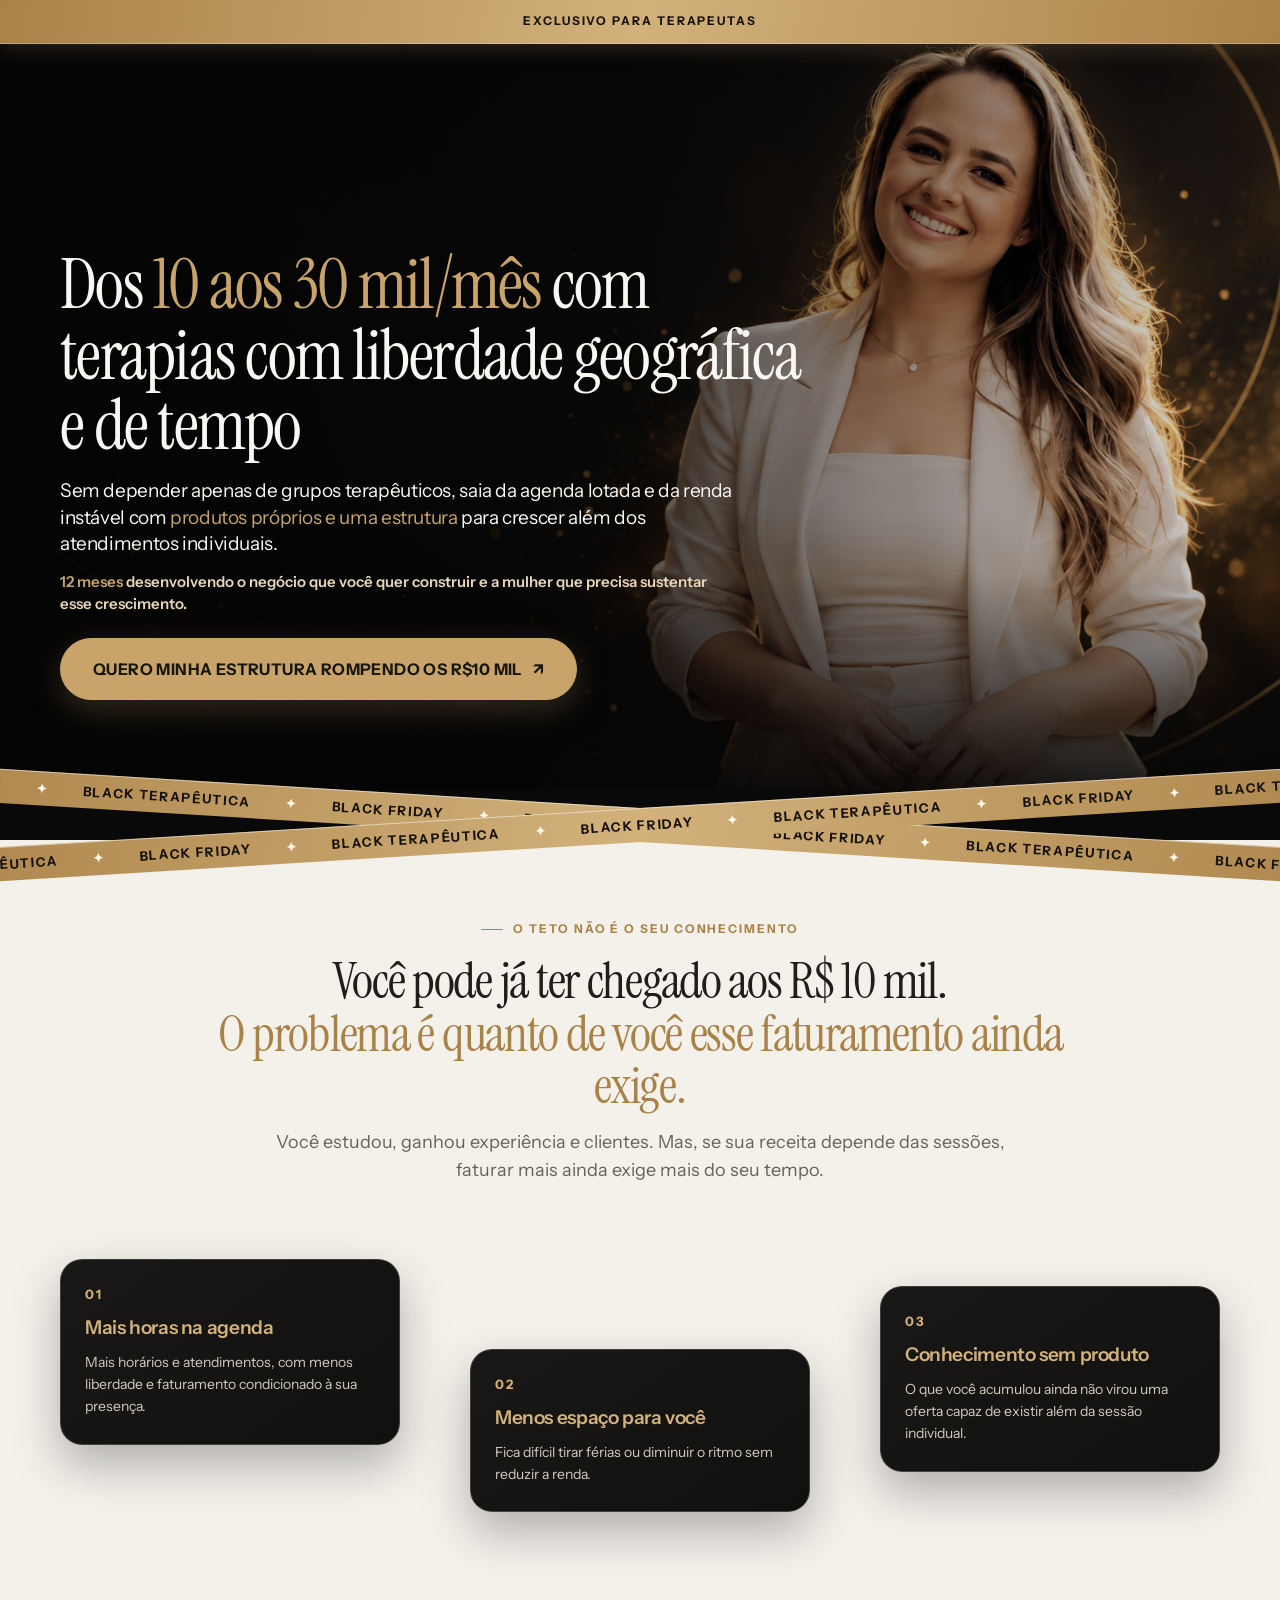
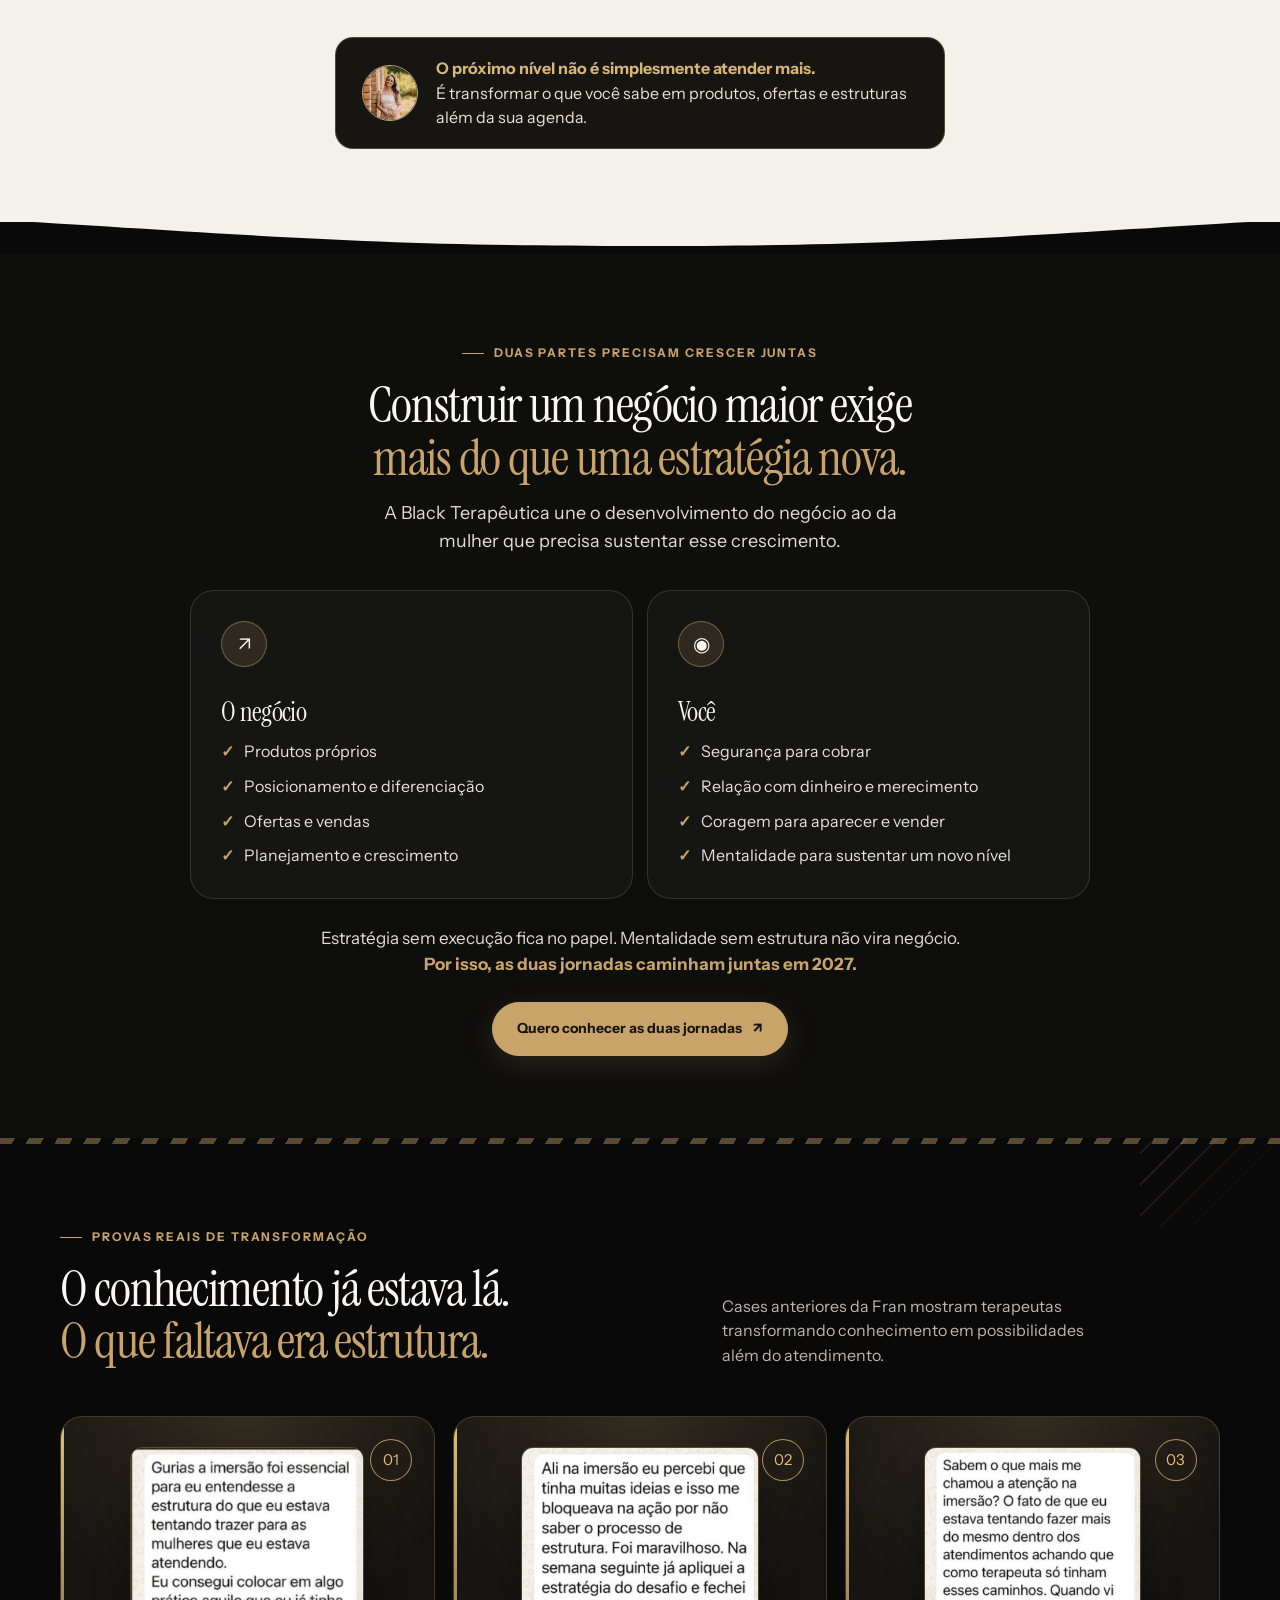
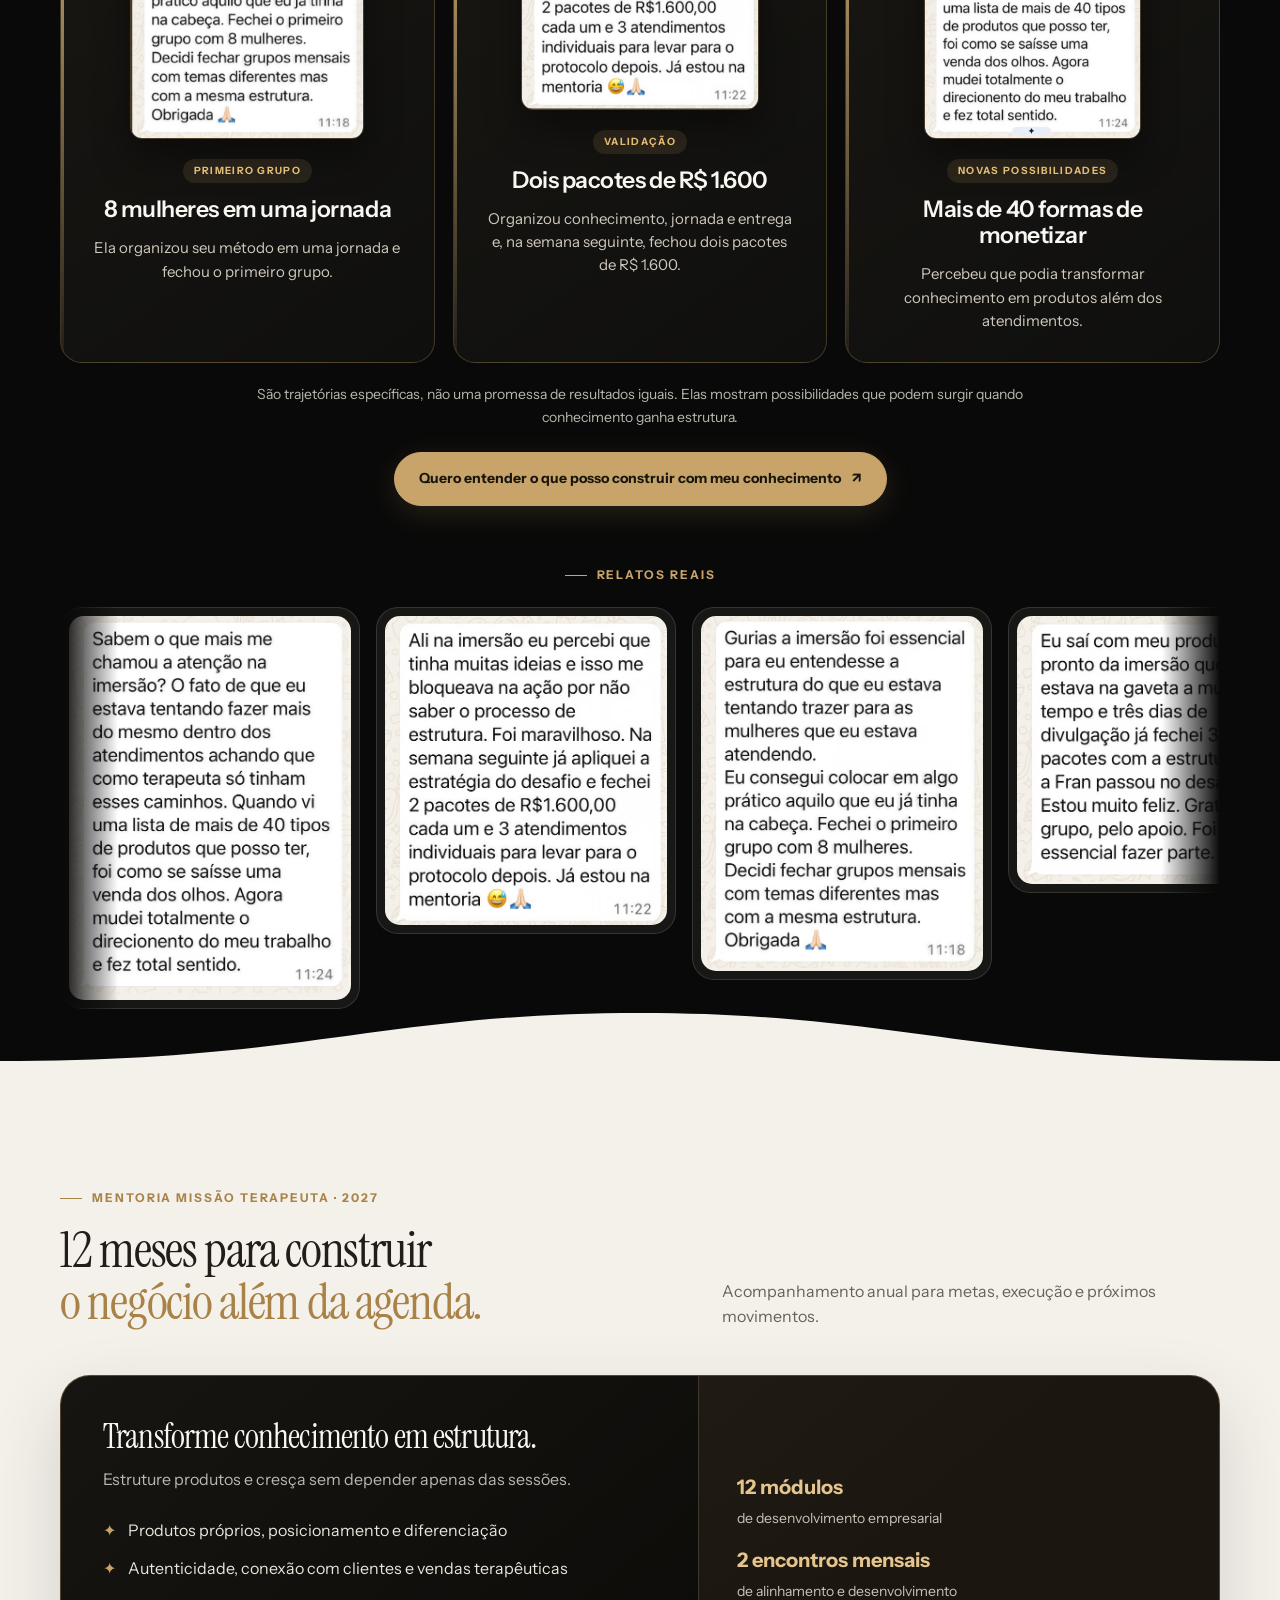
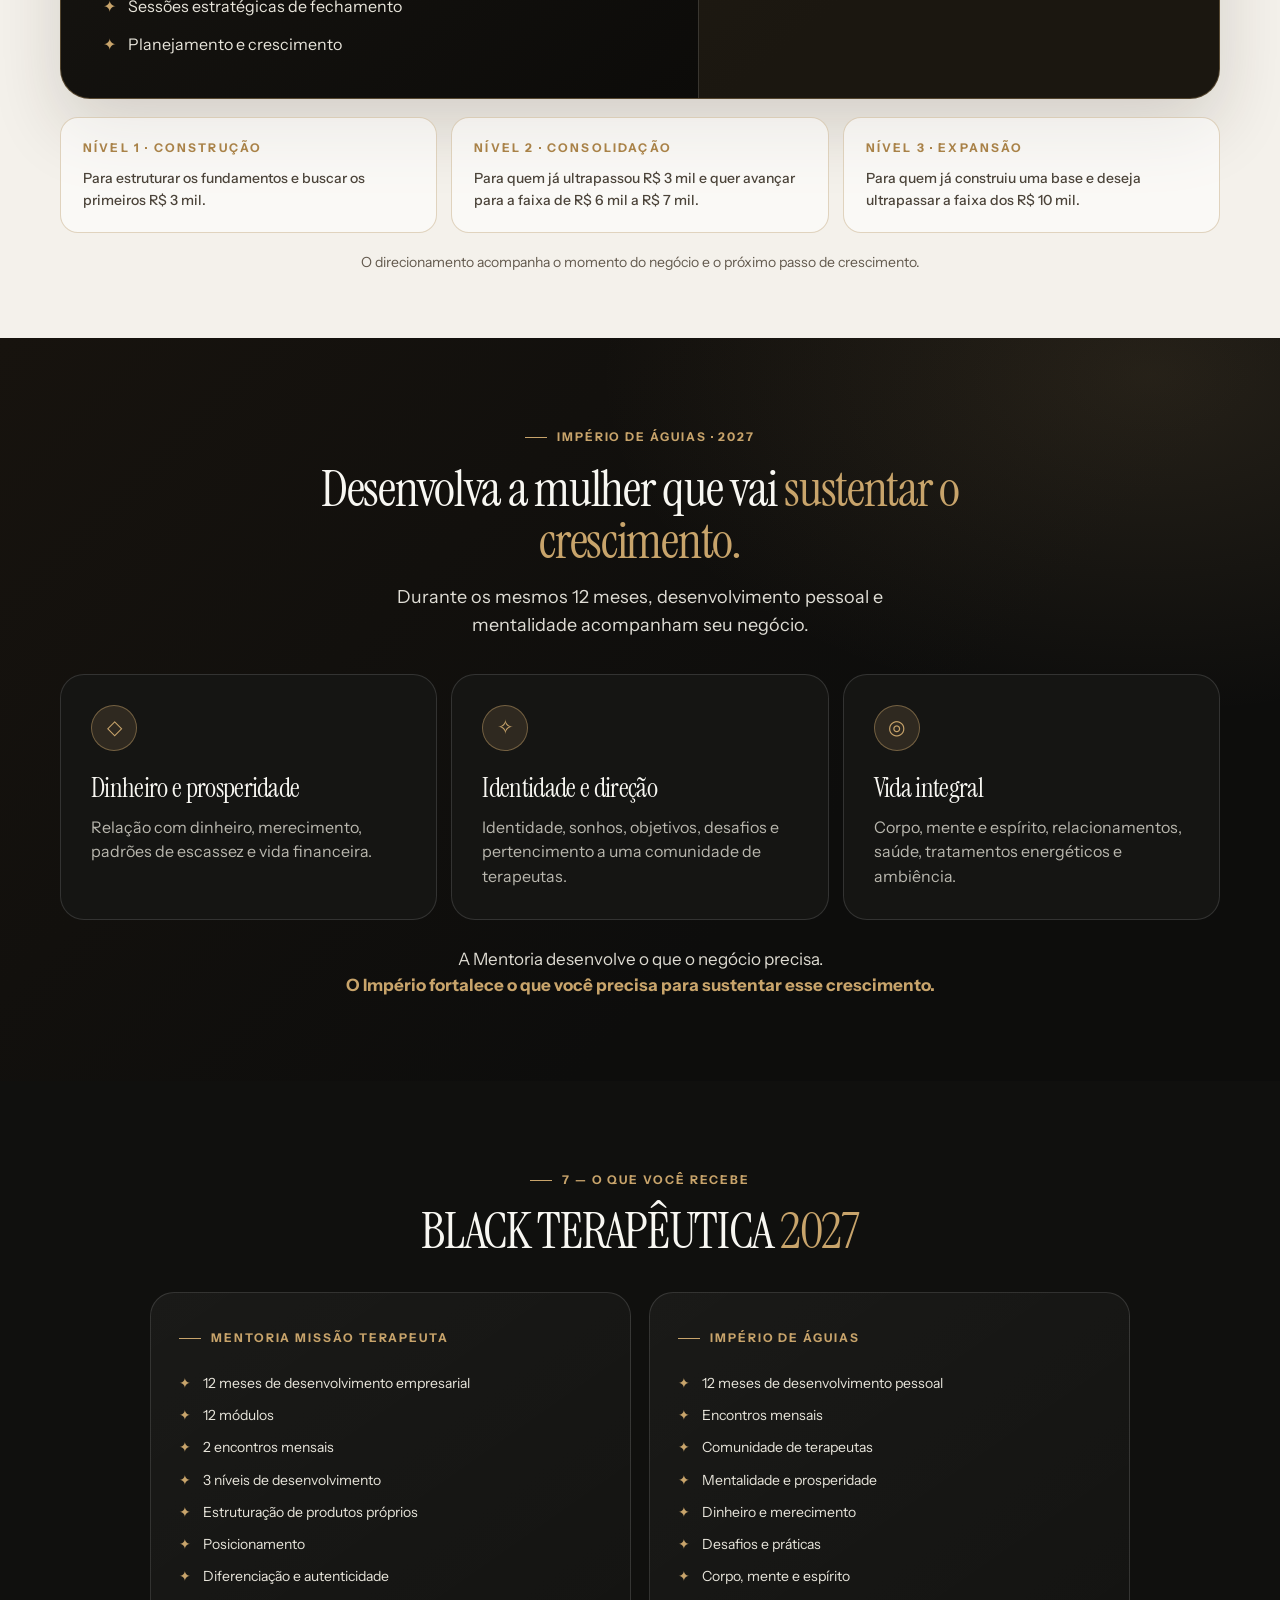
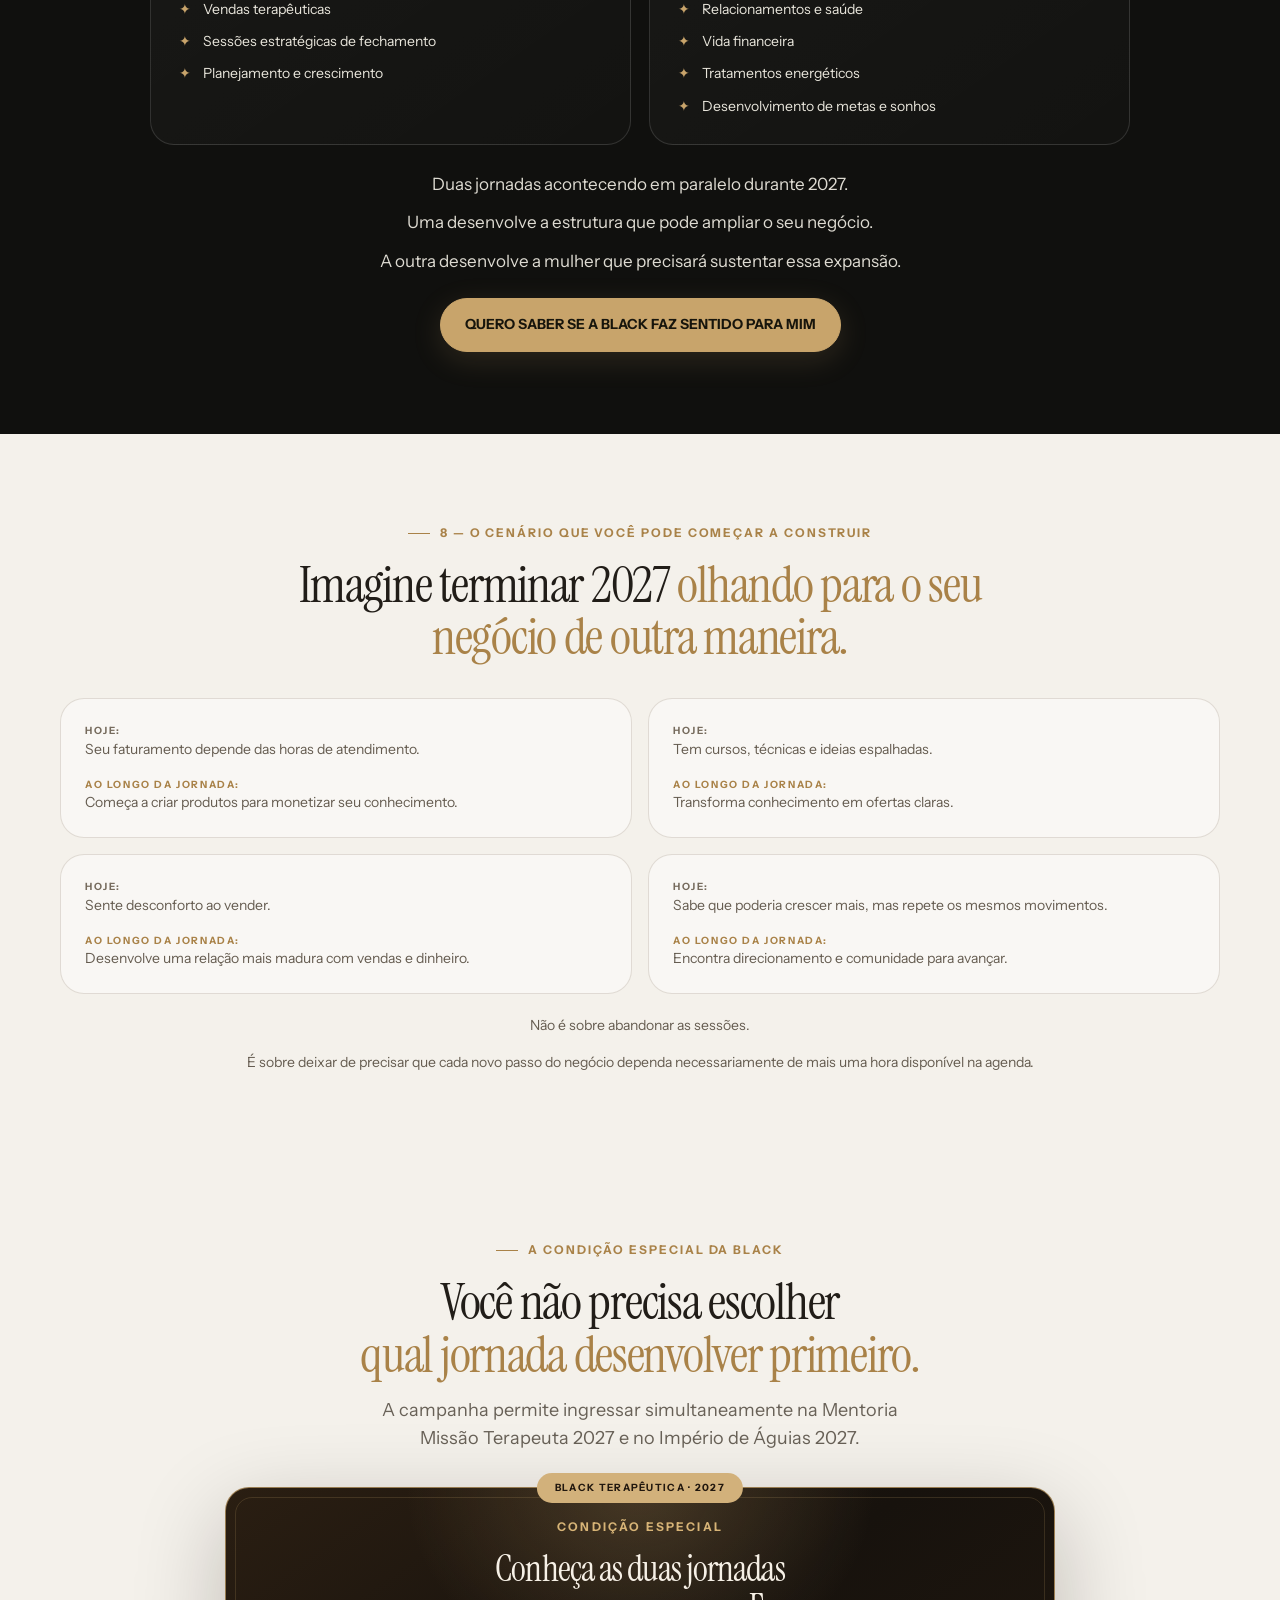
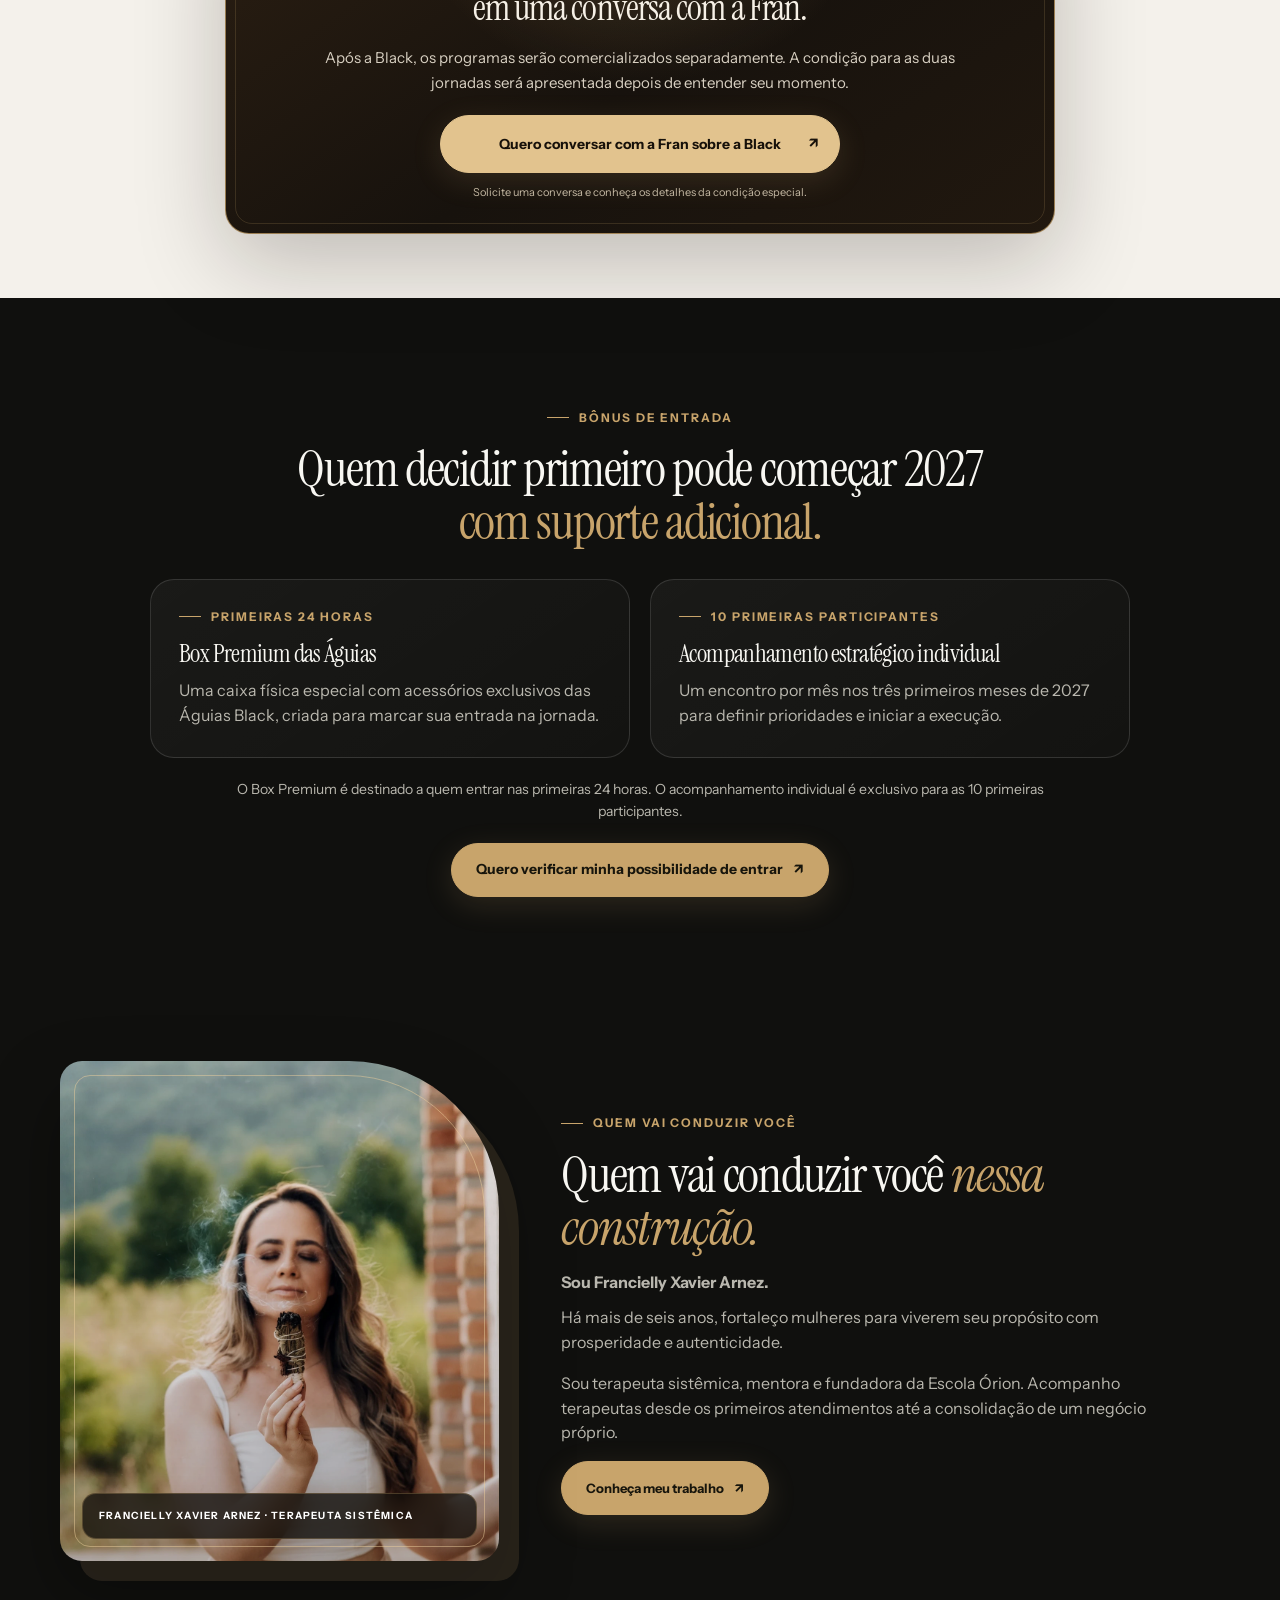
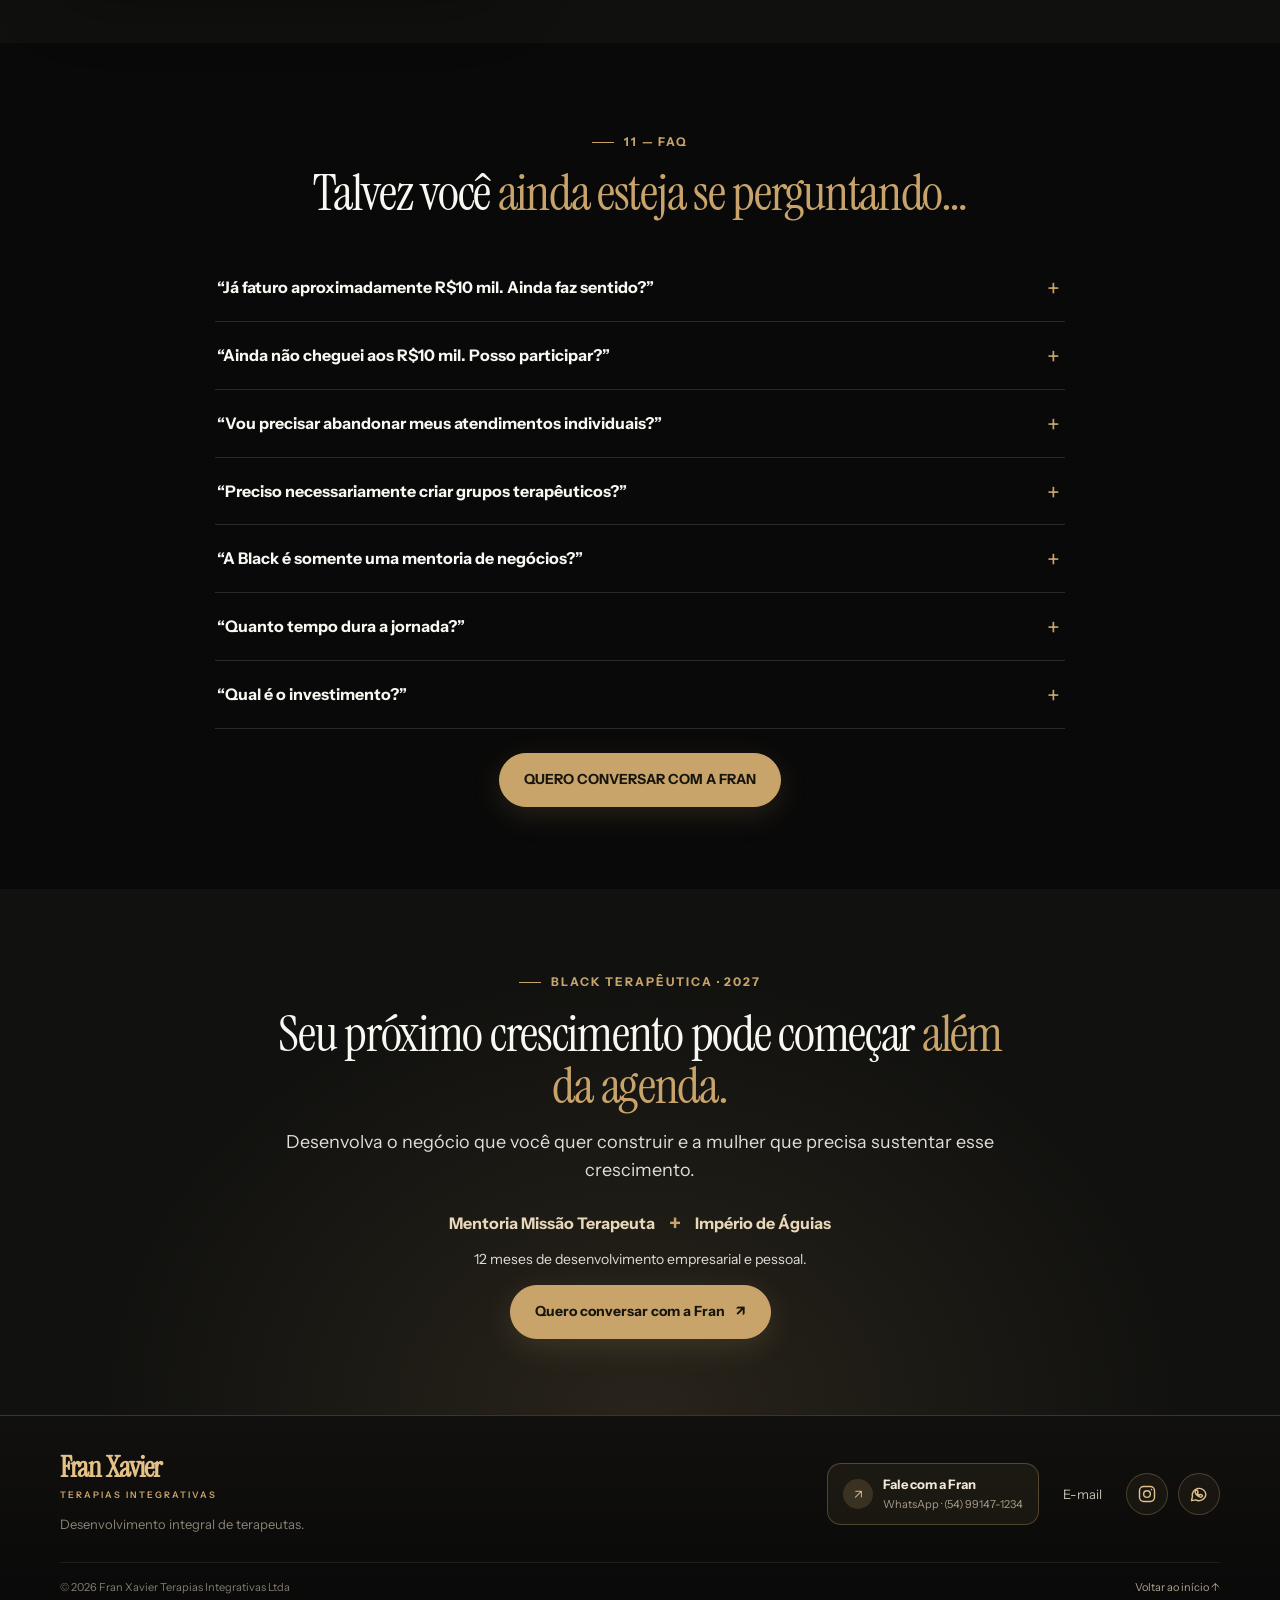
==== index.html @ f771f0f8 "Remove fold labels from Black sections" ====
<!doctype html>
<html lang="pt-BR">
<head>
  <meta charset="utf-8">
  <meta name="viewport" content="width=device-width, initial-scale=1">
  <meta name="theme-color" content="#090909">
  <meta name="description" content="Black Terapêutica reúne 12 meses de Mentoria Missão Terapeuta e Império de Águias para terapeutas que querem estruturar o negócio além dos atendimentos individuais.">
  <title>Black Terapêutica | Fran Xavier</title>
  <link rel="preconnect" href="https://fonts.googleapis.com">
  <link rel="preconnect" href="https://fonts.gstatic.com" crossorigin>
  <link href="https://fonts.googleapis.com/css2?family=Instrument+Sans:wght@400;500;600;700&family=Instrument+Serif:ital@0;1&display=swap" rel="stylesheet">
  <style>
    :root{--black:#090909;--panel:#11110f;--panel2:#171713;--white:#f8f7f2;--muted:#b9b7ae;--gold:#c8a46b;--gold2:#a98248;--line:rgba(255,255,255,.13);--max:1160px;--radius:24px}
    *{box-sizing:border-box}html{scroll-behavior:smooth}body{margin:0;background:var(--black);color:var(--white);font-family:'Instrument Sans',sans-serif;line-height:1.55}a{color:inherit;text-decoration:none}button{font:inherit}.wrap{width:min(var(--max),calc(100% - 48px));margin:auto}.eyebrow{display:inline-flex;align-items:center;gap:10px;color:var(--gold);font-size:12px;font-weight:700;letter-spacing:.16em;text-transform:uppercase}.eyebrow:before{content:'';width:22px;height:1px;background:currentColor}h1,h2,h3,p{margin-top:0}h1,h2,h3{font-family:'Instrument Serif',serif;font-weight:400;letter-spacing:-.025em}h1{font-size:clamp(48px,6.3vw,82px);line-height:.98;margin:20px 0}h2{font-size:clamp(39px,4.5vw,61px);line-height:1.01;margin:16px 0}h3{font-size:27px;line-height:1.1;margin-bottom:12px}.lead{font-size:18px;color:#e0ded6;max-width:570px}.muted{color:var(--muted)}.gold{color:var(--gold)}.btn{display:inline-flex;align-items:center;justify-content:center;gap:10px;min-height:54px;padding:0 24px;border-radius:999px;background:var(--gold);color:#17150c;font-weight:700;border:1px solid var(--gold);transition:.25s transform,.25s background,.25s box-shadow;box-shadow:0 8px 30px rgba(200,164,107,.16)}.btn:hover{transform:translateY(-2px);background:#d8b985;box-shadow:0 12px 38px rgba(200,164,107,.25)}.btn-outline{background:transparent;color:var(--white);border-color:rgba(255,255,255,.28);box-shadow:none}.btn-outline:hover{background:rgba(255,255,255,.08)}.btn-small{min-height:44px;padding:0 19px;font-size:14px}.topbar{height:78px;position:absolute;inset:0 0 auto;z-index:5;border-bottom:1px solid rgba(255,255,255,.09)}.nav{height:100%;display:flex;align-items:center;justify-content:space-between}.brand{font-family:'Instrument Sans',sans-serif;font-weight:700;letter-spacing:-.04em;font-size:17px;display:flex;align-items:center;gap:10px}.brand-mark{width:34px;height:34px;border:1px solid var(--gold);border-radius:50%;display:grid;place-items:center;color:var(--gold);font-size:14px}.navlinks{display:flex;gap:30px;color:#d0cec6;font-size:14px}.navlinks a:hover{color:var(--gold)}.hero{min-height:760px;display:flex;align-items:center;position:relative;overflow:hidden;background:#080808 url('./assets/hero-black-terapeutica.png') center 38%/cover no-repeat}.hero:before{content:'';position:absolute;inset:0;background:linear-gradient(90deg,rgba(5,5,5,.98) 0%,rgba(5,5,5,.90) 35%,rgba(5,5,5,.38) 68%,rgba(5,5,5,.12) 100%),linear-gradient(0deg,#090909 0%,transparent 30%)}.hero:after{content:'';position:absolute;inset:0;background:radial-gradient(ellipse at 76% 48%,transparent 10%,rgba(0,0,0,.1) 48%,rgba(0,0,0,.32) 100%);pointer-events:none}.hero-content{position:relative;z-index:1;padding:132px 0 92px;max-width:650px}.hero h1 em{font-style:italic;color:var(--gold)}.hero .lead{margin-bottom:28px}.hero-note{display:flex;align-items:center;gap:12px;color:#d0cec6;font-size:13px;margin-top:20px}.spark{color:var(--gold);font-size:18px}.hero-kicker{display:inline-block;color:var(--white);background:rgba(200,164,107,.16);border:1px solid rgba(200,164,107,.52);border-radius:99px;padding:7px 13px;font-size:11px;font-weight:700;letter-spacing:.12em;text-transform:uppercase}.trustline{border-top:1px solid var(--line);border-bottom:1px solid var(--line);background:#0d0d0c}.trustitems{display:grid;grid-template-columns:repeat(3,1fr);padding:23px 0;gap:18px}.trustitem{display:flex;align-items:center;justify-content:center;gap:12px;text-align:left;font-size:14px;color:#e2e0d9}.trusticon{width:36px;height:36px;border-radius:50%;display:grid;place-items:center;color:var(--gold);border:1px solid rgba(200,164,107,.3);font-size:16px}.section{padding:104px 0}.section-tight{padding:78px 0}.center{text-align:center}.center .lead{margin-left:auto;margin-right:auto}.section-heading{max-width:760px;margin:0 auto 48px}.section-heading .eyebrow{justify-content:center}.cards{display:grid;grid-template-columns:repeat(3,1fr);gap:16px}.card{border:1px solid var(--line);border-radius:var(--radius);padding:27px;background:linear-gradient(145deg,rgba(255,255,255,.045),rgba(255,255,255,.015));min-height:220px}.card .number{color:var(--gold);font-size:13px;font-weight:700;letter-spacing:.12em;margin-bottom:26px}.card p{color:var(--muted);margin:0}.pain-section{background:#10100e}.pain-section .card{background:#151512}.bridge{display:grid;grid-template-columns:.9fr 1.1fr;gap:70px;align-items:center}.bridge-visual{position:relative;min-height:400px;border-radius:32px;overflow:hidden;background:linear-gradient(145deg,#282315,#0d0d0d 63%);border:1px solid rgba(200,164,107,.2);padding:38px;display:flex;align-items:end}.bridge-visual:before,.bridge-visual:after{content:'';position:absolute;border:1px solid rgba(200,164,107,.35);border-radius:50%;width:310px;height:310px;right:-58px;top:-30px}.bridge-visual:after{width:230px;height:230px;right:-15px;top:12px}.quote{position:relative;z-index:1;font-family:'Instrument Serif',serif;font-size:clamp(29px,3.5vw,43px);line-height:1.05;font-weight:400;max-width:390px}.bridge-copy p{color:var(--muted);font-size:17px}.checklist{list-style:none;padding:0;margin:25px 0 0;display:grid;gap:14px}.checklist li{display:flex;gap:12px;color:#e5e2d8}.checklist li:before{content:'✓';color:var(--gold);font-weight:800}.method-section{background:#0e0e0d}.method-grid{display:grid;grid-template-columns:repeat(3,1fr);gap:14px}.method-card{border-radius:var(--radius);padding:30px;border:1px solid var(--line);background:#151513;min-height:252px}.method-card .icon{width:46px;height:46px;border-radius:50%;display:grid;place-items:center;color:var(--white);background:rgba(200,164,107,.15);border:1px solid rgba(200,164,107,.45);font-size:20px;margin-bottom:30px}.method-card p{color:var(--muted);margin:0}.method-bottom{margin:32px auto 0;max-width:780px;text-align:center;color:#dedbd2;font-size:18px}.offer-intro{display:grid;grid-template-columns:1fr .8fr;gap:40px;align-items:end;margin-bottom:38px}.offer-box{border:1px solid rgba(200,164,107,.38);border-radius:30px;overflow:hidden;background:linear-gradient(140deg,#171611,#0d0d0c 68%);display:grid;grid-template-columns:1.1fr .9fr}.offer-main{padding:42px}.offer-main h3{font-size:34px}.offer-main>p{color:var(--muted)}.included{display:grid;gap:13px;margin:26px 0 0;padding:0;list-style:none}.included li{display:flex;gap:12px;color:#e8e5db}.included li:before{content:'✦';color:var(--gold)}.offer-aside{border-left:1px solid var(--line);padding:38px;background:rgba(200,164,107,.045);display:flex;flex-direction:column;justify-content:center}.price-old{text-decoration:line-through;color:#aaa69a;font-size:17px}.price{font-family:'Instrument Serif',serif;font-size:64px;line-height:1;font-weight:400;color:var(--gold);letter-spacing:-.03em;margin:7px 0}.price-caption{color:var(--muted);font-size:13px;margin-bottom:22px}.bonus{border-radius:17px;padding:17px;background:rgba(200,164,107,.07);border:1px solid rgba(200,164,107,.2);margin:10px 0}.bonus strong{color:var(--gold);display:block;margin-bottom:4px}.offer-foot{font-size:12px;color:var(--muted);margin:14px 0 0}.founder{background:#10100e}.founder-grid{display:grid;grid-template-columns:.8fr 1.2fr;gap:62px;align-items:center}.founder-photo{min-height:470px;border-radius:30px;background:linear-gradient(0deg,rgba(0,0,0,.22),transparent),url('./assets/francielly-sobre.webp') center 25%/cover no-repeat;position:relative;overflow:hidden}.founder-photo:after{content:'FRAN XAVIER';position:absolute;bottom:20px;left:24px;color:#fff;font-weight:700;letter-spacing:.16em;font-size:12px}.founder-copy p{color:var(--muted);font-size:16px}.faq-list{max-width:850px;margin:0 auto}.faq-item{border-bottom:1px solid var(--line)}.faq-item summary{list-style:none;cursor:pointer;padding:21px 48px 21px 2px;font-weight:700;position:relative}.faq-item summary::-webkit-details-marker{display:none}.faq-item summary:after{content:'+';position:absolute;right:5px;top:16px;color:var(--gold);font-size:24px;font-weight:400}.faq-item[open] summary:after{content:'−'}.faq-item p{color:var(--muted);padding:0 45px 20px 2px;margin:0}.final-cta{padding:92px 0;background:radial-gradient(ellipse at 50% 100%,rgba(200,164,107,.13),transparent 60%),#11110f;text-align:center}.final-cta h2{max-width:760px;margin:16px auto}.final-cta .lead{margin:0 auto 27px}.footer{padding:28px 0;color:#aaa79e;font-size:13px;border-top:1px solid var(--line)}.footer-inner{display:flex;align-items:center;justify-content:space-between;gap:20px}.footer a:hover{color:var(--gold)}.mobile-cta{display:none}
    .hero{padding-top:46px}.black-friday{height:46px;position:absolute;z-index:6;inset:0 0 auto;overflow:hidden;background:linear-gradient(100deg,#a98248,#d2b17b 48%,#a98248);color:#090909;display:flex;align-items:center;box-shadow:0 5px 22px rgba(200,164,107,.2);border-bottom:1px solid rgba(255,255,255,.25)}.ticker{display:flex;width:max-content;animation:ticker 20s linear infinite;white-space:nowrap;will-change:transform}.ticker span{font-size:13px;font-weight:700;letter-spacing:.17em;text-transform:uppercase;padding:0 20px}.ticker span:after{content:'✦';margin-left:38px;color:#fff8e9}.black-friday:hover .ticker{animation-play-state:paused}.topbar{display:none}.hero-content{padding-top:150px}.hero-price{display:none}.hero-kicker{animation:fadeUp .8s both}.hero h1{animation:fadeUp .85s .08s both}.hero .lead{animation:fadeUp .85s .17s both}.hero-content>.btn{animation:fadeUp .85s .26s both}.hero-note{animation:fadeUp .85s .34s both}.hero:after{animation:glow 7s ease-in-out infinite alternate}.trustline{background:linear-gradient(100deg,#a98248,#d2b17b 48%,#a98248);border-top:1px solid rgba(255,255,255,.26);border-bottom:1px solid rgba(0,0,0,.25);color:#17130d}.trustitem{color:#17130d;font-weight:600}.trusticon{color:#17130d;border-color:rgba(23,19,13,.36);background:rgba(255,255,255,.12);transition:transform .35s,background .35s}.trustitem:hover .trusticon{transform:translateY(-3px) rotate(-8deg);background:rgba(255,255,255,.24)}.card{transition:transform .35s,border-color .35s,background .35s}.card:hover{transform:translateY(-6px);border-color:rgba(200,164,107,.45);background:linear-gradient(145deg,rgba(200,164,107,.09),rgba(255,255,255,.02))}.bridge-visual:before,.bridge-visual:after{animation:orbit 26s linear infinite}.bridge-visual:after{animation-direction:reverse;animation-duration:32s}.method-card{transition:transform .35s,border-color .35s}.method-card:hover{transform:translateY(-6px);border-color:rgba(200,164,107,.5)}.method-card .icon{transition:transform .45s}.method-card:hover .icon{transform:rotate(12deg) scale(1.06)}.bonus{transition:transform .3s}.bonus:hover{transform:translateX(5px)}.testimonial-section{background:#10100e;overflow:hidden}.testimonials{display:grid;grid-template-columns:repeat(4,minmax(0,1fr));gap:16px}.testimonial{padding:8px;border:1px solid var(--line);border-radius:22px;background:#171715;overflow:hidden;transition:transform .35s,border-color .35s}.testimonial:hover{transform:translateY(-7px) scale(1.01);border-color:rgba(200,164,107,.48)}.testimonial img{display:block;width:100%;height:auto;border-radius:15px}.testimonial-label{text-align:center;color:var(--muted);font-size:12px;padding:12px 6px 5px}.testimonials-track{animation:drift 36s ease-in-out infinite alternate}.testimonial-section:hover .testimonials-track{animation-play-state:paused}.reveal{opacity:0;transform:translateY(22px);transition:opacity .75s ease,transform .75s ease}.reveal.is-visible{opacity:1;transform:none}@keyframes ticker{to{transform:translateX(-50%)}}@keyframes fadeUp{from{opacity:0;transform:translateY(18px)}to{opacity:1;transform:none}}@keyframes orbit{to{transform:rotate(360deg)}}@keyframes glow{from{opacity:.65}to{opacity:1}}@keyframes drift{from{transform:translateX(0)}to{transform:translateX(-12px)}}
    @media(max-width:800px){.black-friday{height:40px}.ticker span{font-size:11px;padding:0 14px}.ticker span:after{margin-left:26px}.hero{padding-top:40px}.hero-content{padding-top:116px}.testimonials{grid-template-columns:repeat(2,minmax(0,1fr))}.testimonials-track{animation:none}}
    @media(max-width:420px){h1{font-size:44px}.hero{min-height:720px}.btn{width:100%}.hero-content{padding-top:112px}.bridge-visual{min-height:260px;padding:24px}.testimonials{grid-template-columns:1fr 1fr;gap:9px}.testimonial{padding:5px;border-radius:15px}.testimonial img{border-radius:11px}}
    /* Revisão visual da terceira dobra, prova social e oferta */
    .bridge-visual{min-height:510px;background:linear-gradient(0deg,rgba(8,8,8,.72),rgba(8,8,8,.05) 72%),url('./assets/francielly.webp') center 28%/cover no-repeat;box-shadow:0 28px 80px rgba(0,0,0,.3)}
    .bridge-visual:before,.bridge-visual:after{z-index:0;pointer-events:none}.bridge-visual .quote{padding:20px 22px;border-radius:18px;background:rgba(8,8,8,.62);backdrop-filter:blur(8px);border:1px solid rgba(200,164,107,.3)}
    .offer-section{background:#f4f1eb;color:#211d18}.offer-section .lead,.offer-section .muted{color:#686157}.offer-section .eyebrow,.offer-section .gold{color:#a98248}.offer-section .section-heading h2{color:#211d18}.offer-section .offer-box{color:#f8f7f2;background:linear-gradient(140deg,#171511,#0c0b09 68%);box-shadow:0 28px 70px rgba(44,34,20,.16)}.offer-section .offer-aside{background:rgba(200,164,107,.08)}
    .price-intro{font-size:13px;color:#d5c4a6;text-transform:uppercase;letter-spacing:.16em;font-weight:700}.price{font-size:clamp(68px,8vw,92px);letter-spacing:-.045em}.price-caption{font-size:14px}.price-saving{display:inline-flex;align-items:center;gap:7px;width:max-content;border:1px solid rgba(200,164,107,.36);border-radius:99px;padding:7px 12px;color:#e8d7b9;font-size:12px;margin:0 0 14px}
    .testimonial-window{overflow:hidden;position:relative;mask-image:linear-gradient(90deg,transparent,#000 5%,#000 95%,transparent);-webkit-mask-image:linear-gradient(90deg,transparent,#000 5%,#000 95%,transparent)}.testimonials-track{display:flex;gap:0;width:max-content;animation:review-scroll 42s linear infinite}.testimonial-window:hover .testimonials-track{animation-play-state:paused}.testimonial{width:clamp(230px,24vw,300px);flex:0 0 auto;margin-right:16px}.testimonial img{height:clamp(300px,35vw,390px);width:100%;object-fit:cover;object-position:top;border-radius:15px}.testimonial-label{font-size:12px}.testimonial-section .lead{color:var(--muted)}@keyframes review-scroll{to{transform:translateX(-50%)}}
    @media(max-width:800px){.bridge-visual{min-height:410px;background-position:56% 25%;padding:20px}.bridge-visual .quote{font-size:32px;max-width:300px;padding:16px}.offer-section{padding:68px 0}.offer-section .section-heading{margin-bottom:28px}.offer-section .offer-box{grid-template-columns:1fr}.offer-section .offer-main{padding:27px}.offer-section .offer-aside{padding:25px;border-left:0;border-top:1px solid var(--line)}.price{font-size:70px}.testimonial-window{margin:0 -18px}.testimonials-track{animation-duration:32s}.testimonial{width:235px;margin-right:12px}.testimonial img{height:315px}.testimonials{display:flex;gap:12px}}
    @media(max-width:420px){.bridge-visual{min-height:360px;background-position:57% 22%}.bridge-visual .quote{font-size:29px}.testimonial{width:205px}.testimonial img{height:275px}}
    @media(prefers-reduced-motion:reduce){.testimonials-track{animation:none!important}}
    @media(min-width:801px){.bridge-visual{min-height:510px}.offer-section{padding-top:90px;padding-bottom:90px}.testimonials-track{animation-duration:48s}}
    .pain-path-wrap{position:relative;padding:22px 0 0}.pain-path{position:absolute;inset:0 0 auto;width:100%;height:270px;overflow:visible;pointer-events:none}.pain-path path{fill:none;stroke:rgba(200,164,107,.72);stroke-width:2;stroke-dasharray:7 11}.pain-path circle{fill:#e4c185;stroke:#815d2e;stroke-width:5}.pain-stops{position:relative;display:grid;grid-template-columns:repeat(3,minmax(0,1fr));align-items:start;gap:28px;min-height:350px}.pain-stop{width:min(100%,340px);padding:24px 24px 26px;border-radius:22px;background:linear-gradient(145deg,#191817,#10100f);border:1px solid rgba(255,255,255,.18);box-shadow:0 20px 48px rgba(0,0,0,.28);height:auto;min-height:0;align-self:start}.pain-stop:nth-child(1){margin-top:18px}.pain-stop:nth-child(2){margin:108px auto 0}.pain-stop:nth-child(3){margin:45px 0 0 auto}.pain-stop-num{display:block;color:#d5b176;font-size:13px;font-weight:700;letter-spacing:.15em;margin-bottom:12px}.pain-stop h3{font-family:'Instrument Sans',sans-serif;font-size:19px;font-weight:600;letter-spacing:-.02em;line-height:1.3;margin-bottom:10px}.pain-stop p{font-size:14px;line-height:1.6;color:var(--muted);margin:0}.pain-path-foot{display:flex;align-items:center;justify-content:center;gap:18px;margin:38px auto 0;padding:18px 26px;max-width:610px;border:1px solid rgba(200,164,107,.34);border-radius:18px;background:#171512}.pain-path-foot img{width:56px;height:56px;object-fit:cover;object-position:50% 22%;border-radius:50%;border:1px solid #c8a46b}.pain-path-foot p{margin:0;color:#e9e1d5}.pain-path-foot strong{color:#d7b477}
    .price-banner{position:relative;max-width:830px;margin:0 auto;padding:36px clamp(24px,5vw,58px) 40px;border:1px solid rgba(200,164,107,.72);border-radius:24px;background:radial-gradient(ellipse at 50% 0%,rgba(200,164,107,.24),transparent 40%),linear-gradient(145deg,#2a1e12,#17120d 52%,#21180f);box-shadow:0 28px 90px rgba(22,14,7,.24);color:#f6f0e6;overflow:hidden}.price-banner:before{content:'';position:absolute;inset:9px;border:1px solid rgba(200,164,107,.18);border-radius:17px;pointer-events:none}.price-tab{position:relative;width:max-content;margin:-51px auto 25px;padding:9px 20px;border-radius:0 0 14px 14px;background:#d2b17b;color:#21170e;font-size:10px;letter-spacing:.13em;font-weight:700;text-transform:uppercase}.price-banner-kicker{text-align:center;color:#d7b477;font-size:12px;letter-spacing:.18em;text-transform:uppercase;font-weight:700}.price-banner h3{text-align:center;font-size:clamp(30px,4vw,42px);margin:6px 0 24px}.price-includes{display:grid;grid-template-columns:1fr 1fr;gap:12px 24px;max-width:680px;margin:0 auto 24px;padding:0;list-style:none}.price-includes li{display:flex;align-items:flex-start;gap:10px;font-size:14px;color:#e9e1d5}.price-includes li:before{content:'✓';flex:0 0 19px;width:19px;height:19px;display:grid;place-items:center;border:1px solid rgba(215,180,119,.68);border-radius:50%;color:#e6c990;font-size:11px}.price-includes strong{color:#e5c58d;font-weight:700}.price-divider{height:1px;background:linear-gradient(90deg,transparent,rgba(200,164,107,.6),transparent);margin:22px 0}.price-total{text-align:center}.price-banner .price-old{font-size:14px;color:#b5a991}.price-banner .price{font-size:clamp(66px,9vw,88px);color:#e5c58d;margin:0;line-height:1}.price-banner .price-caption{color:#e0d3bd;margin:5px 0 9px;font-size:14px}.price-save{color:#d9b779;font-size:13px;font-weight:600}.price-action{display:grid;justify-items:center;gap:9px;margin-top:18px}.price-action .btn{position:relative;width:min(100%,400px);min-height:58px;padding:10px 52px;text-align:center;line-height:1.25;justify-content:center;background:#e2c38e;border-color:#e2c38e;color:#17110a}.price-action .btn span{position:absolute;right:20px;top:50%;transform:translateY(-50%)}.price-action small{font-size:11px;color:#bfb09a}
    @media(max-width:800px){.pain-path-wrap{padding:4px 0 0}.pain-path{display:none}.pain-stops{grid-template-columns:1fr;gap:18px;min-height:0;padding-left:20px}.pain-stops:before{content:'';position:absolute;left:4px;top:18px;bottom:20px;border-left:1px dashed rgba(200,164,107,.72)}.pain-stop,.pain-stop:nth-child(1),.pain-stop:nth-child(2),.pain-stop:nth-child(3){width:100%;margin:0;padding:20px 20px 22px;position:relative}.pain-stop:before{content:'';position:absolute;left:-22px;top:24px;width:11px;height:11px;border-radius:50%;background:#e4c185;box-shadow:0 0 0 4px #10100e}.pain-path-foot{margin-top:30px;justify-content:flex-start}.price-banner{padding:34px 20px 27px}.price-tab{margin-top:-48px}.price-includes{gap:11px 12px}.price-includes li{font-size:13px}.price-bonuses{grid-template-columns:1fr}.price-banner .price{font-size:70px}}
    @media(max-width:420px){.pain-stop{padding:18px 17px 20px}.pain-stop h3{font-size:17px}.pain-stop p{font-size:14px}.pain-path-foot{padding:16px;margin-top:26px;gap:12px}.pain-path-foot img{width:48px;height:48px}.pain-path-foot p{font-size:13px}.price-includes{grid-template-columns:1fr}.price-banner{border-radius:20px;padding-inline:17px}.price-banner:before{inset:7px}.price-banner h3{font-size:31px}}
    .bf-detail{position:relative;isolation:isolate;overflow:hidden}.bf-detail:before{content:'';position:absolute;z-index:-1;inset:0 0 auto;height:6px;background:repeating-linear-gradient(120deg,#c8a46b 0 13px,transparent 13px 25px);opacity:.42}.bf-detail:after{content:'';position:absolute;z-index:-1;right:0;top:0;width:140px;height:90px;background:repeating-linear-gradient(135deg,transparent 0 10px,rgba(200,164,107,.18) 10px 12px,transparent 12px 22px);mask-image:linear-gradient(135deg,#000,transparent 78%);pointer-events:none}.program-steps{position:relative;display:grid;grid-template-columns:repeat(4,1fr);gap:18px;padding-top:20px}.program-steps:before{content:'';position:absolute;top:59px;left:11%;right:11%;height:1px;background:linear-gradient(90deg,transparent,rgba(200,164,107,.55) 8%,rgba(200,164,107,.55) 92%,transparent)}.program-step{position:relative;text-align:center;padding:0 12px 14px}.step-icon{position:relative;z-index:1;width:72px;height:72px;margin:0 auto 20px;border-radius:50%;display:grid;place-items:center;background:#17130e;border:1px solid rgba(200,164,107,.65);color:#d7b477;font-size:25px;box-shadow:0 0 0 8px #10100e}.step-number{color:#d7b477;font-size:12px;font-weight:700;letter-spacing:.18em;margin-bottom:12px}.program-step h3{font-family:'Instrument Sans',sans-serif;font-size:19px;font-weight:600;letter-spacing:-.02em}.program-step p{color:var(--muted);font-size:14px;max-width:245px;margin:0 auto}.program-section .offer-intro{margin-bottom:32px}.program-section .offer-intro h2{max-width:640px}.program-section .offer-intro p{max-width:400px}
    @media(max-width:800px){.program-steps{grid-template-columns:1fr 1fr;gap:24px 10px;padding-top:6px}.program-steps:before{left:25%;right:25%;top:55px;bottom:calc(50% + 8px);height:auto;width:1px;background:linear-gradient(180deg,rgba(200,164,107,.5),transparent)}.program-step{padding:0 5px 10px}.step-icon{width:62px;height:62px;margin-bottom:15px;font-size:22px;box-shadow:0 0 0 6px #10100e}.program-step h3{font-size:17px}.program-step p{font-size:13px}.bf-detail:after{width:90px;height:58px}}
    @media(max-width:420px){.program-steps{gap:22px 6px}.program-step h3{font-size:16px}.program-step p{font-size:12px}.step-icon{width:56px;height:56px}.program-steps:before{top:50px}}
    .pain-editorial{display:grid;grid-template-columns:.84fr 1.16fr;gap:56px;align-items:center}.pain-portrait{min-height:470px;border-radius:44% 44% 28px 28px;background:linear-gradient(0deg,rgba(9,9,9,.35),transparent 55%),url('./assets/francielly.webp') center 24%/cover no-repeat;position:relative;box-shadow:0 32px 80px rgba(0,0,0,.32)}.pain-portrait:after{content:'';position:absolute;inset:18px;border:1px solid rgba(200,164,107,.45);border-radius:inherit;pointer-events:none}.pain-points{display:grid;gap:0}.pain-point{display:grid;grid-template-columns:54px 1fr;gap:18px;padding:21px 0;border-bottom:1px solid rgba(255,255,255,.12)}.pain-point:first-child{border-top:1px solid rgba(255,255,255,.12)}.pain-point>span{font-family:'Instrument Serif',serif;font-size:36px;line-height:1;color:#d5b176}.pain-point h3{font-family:'Instrument Sans',sans-serif;font-size:20px;font-weight:600;letter-spacing:-.025em;margin:0 0 7px}.pain-point p{font-size:15px;color:var(--muted);margin:0}.pain-note{display:flex;align-items:center;gap:18px;margin:36px auto 0;padding:22px 28px;border:1px solid rgba(200,164,107,.25);border-radius:20px;background:linear-gradient(110deg,rgba(200,164,107,.12),rgba(15,14,12,.45));max-width:800px}.pain-note-mark{font-size:28px;color:#d5b176}.pain-note p{margin:0;color:var(--muted);font-size:14px}.pain-note strong{color:#f5eee2;font-size:16px}.bf-detail{position:relative;isolation:isolate;overflow:hidden}.bf-detail:before{content:'';position:absolute;z-index:-1;inset:0 0 auto;height:6px;background:repeating-linear-gradient(120deg,#c8a46b 0 13px,transparent 13px 25px);opacity:.42}.bf-detail:after{content:'';position:absolute;z-index:-1;right:0;top:0;width:140px;height:90px;background:repeating-linear-gradient(135deg,transparent 0 10px,rgba(200,164,107,.18) 10px 12px,transparent 12px 22px);mask-image:linear-gradient(135deg,#000,transparent 78%);pointer-events:none}.program-steps{position:relative;display:grid;grid-template-columns:repeat(4,1fr);gap:18px;padding-top:20px}.program-steps:before{content:'';position:absolute;top:59px;left:11%;right:11%;height:1px;background:linear-gradient(90deg,transparent,rgba(200,164,107,.55) 8%,rgba(200,164,107,.55) 92%,transparent)}.program-step{position:relative;text-align:center;padding:0 12px 14px}.step-icon{position:relative;z-index:1;width:72px;height:72px;margin:0 auto 20px;border-radius:50%;display:grid;place-items:center;background:#17130e;border:1px solid rgba(200,164,107,.65);color:#d7b477;font-size:25px;box-shadow:0 0 0 8px #10100e}.step-number{color:#d7b477;font-size:12px;font-weight:700;letter-spacing:.18em;margin-bottom:12px}.program-step h3{font-family:'Instrument Sans',sans-serif;font-size:19px;font-weight:600;letter-spacing:-.02em}.program-step p{color:var(--muted);font-size:14px;max-width:245px;margin:0 auto}.program-section .offer-intro{margin-bottom:32px}.program-section .offer-intro h2{max-width:640px}.program-section .offer-intro p{max-width:400px}
    @media(max-width:800px){.pain-editorial{grid-template-columns:1fr;gap:27px}.pain-portrait{min-height:390px;width:min(100%,440px);margin:auto;border-radius:36% 36% 24px 24px;background-position:center 22%}.pain-points{gap:0}.pain-point{grid-template-columns:44px 1fr;gap:12px;padding:16px 0}.pain-point>span{font-size:31px}.pain-point h3{font-size:17px}.pain-point p{font-size:14px}.pain-note{margin-top:26px;padding:17px 19px}.program-steps{grid-template-columns:1fr 1fr;gap:24px 10px;padding-top:6px}.program-steps:before{left:25%;right:25%;top:55px;bottom:calc(50% + 8px);height:auto;width:1px;background:linear-gradient(180deg,rgba(200,164,107,.5),transparent)}.program-step{padding:0 5px 10px}.step-icon{width:62px;height:62px;margin-bottom:15px;font-size:22px;box-shadow:0 0 0 6px #10100e}.program-step h3{font-size:17px}.program-step p{font-size:13px}.bf-detail:after{width:90px;height:58px}}
    @media(max-width:420px){.pain-portrait{min-height:330px;width:calc(100% - 22px)}.pain-note{align-items:flex-start}.program-steps{gap:22px 6px}.program-step h3{font-size:16px}.program-step p{font-size:12px}.step-icon{width:56px;height:56px}.program-steps:before{top:50px}}
    @media(prefers-reduced-motion:reduce){html{scroll-behavior:auto}*,*:before,*:after{animation-duration:.01ms!important;animation-iteration-count:1!important;transition:none!important}}
    @media(max-width:800px){.wrap{width:min(100% - 36px,var(--max))}.topbar{height:68px}.navlinks{display:none}.hero{min-height:760px;background-position:62% center}.hero:before{background:linear-gradient(90deg,rgba(5,5,5,.96),rgba(5,5,5,.78) 55%,rgba(5,5,5,.35)),linear-gradient(0deg,#090909 0%,transparent 45%)}.hero-content{padding:128px 0 78px;max-width:560px}.hero .lead{font-size:16px}.trustitems{grid-template-columns:1fr;gap:16px;padding:22px 0}.trustitem{justify-content:flex-start}.section{padding:76px 0}.section-tight{padding:62px 0}.cards,.method-grid{grid-template-columns:1fr}.card{min-height:0;padding:23px}.card .number{margin-bottom:16px}.bridge,.founder-grid,.offer-intro{grid-template-columns:1fr;gap:28px}.bridge-visual{min-height:300px;order:2}.offer-intro{margin-bottom:25px}.offer-box{grid-template-columns:1fr}.offer-aside{border-left:0;border-top:1px solid var(--line);padding:28px}.offer-main{padding:28px}.price{font-size:48px}.founder-photo{min-height:390px;max-width:460px;width:100%;margin:0 auto}.section-heading{margin-bottom:34px}.footer-inner{align-items:flex-start;flex-direction:column}.mobile-cta{display:block;position:fixed;z-index:10;bottom:12px;left:12px;right:12px;padding:8px;background:rgba(13,13,12,.92);backdrop-filter:blur(14px);border:1px solid var(--line);border-radius:999px}.mobile-cta .btn{width:100%;min-height:48px}.footer{padding-bottom:88px}}
    @media(max-width:420px){h1{font-size:41px}.hero{min-height:720px}.hero-price strong{display:block;margin:5px 0 0}.btn{width:100%}.hero .btn-outline{margin-top:10px}.hero-content{padding-top:118px}.bridge-visual{min-height:260px;padding:24px}}
    .hero{z-index:1;overflow:visible}.black-friday-cross{height:140px;position:relative;z-index:4;margin-top:-65px;margin-bottom:-65px;overflow:hidden;pointer-events:none}.black-friday-cross:before{content:'';position:absolute;z-index:0;inset:35px 0;background:#090909}.black-friday-cross:after{content:'';position:absolute;z-index:0;inset:auto 0 0;height:55px;background:#f4f1eb}.cross-ribbon{position:absolute;z-index:1;left:-10%;width:120%;height:34px;display:flex;align-items:center;overflow:hidden;background:linear-gradient(100deg,#a98248,#d2b17b 50%,#a98248);color:#17120c;border-top:1px solid rgba(255,255,255,.5);border-bottom:0;box-shadow:none;white-space:nowrap}.cross-ribbon:nth-child(1){top:53px;transform:rotate(3.5deg)}.cross-ribbon:nth-child(2){top:53px;transform:rotate(-3.5deg)}.cross-track{display:flex;align-items:center;width:max-content;animation:cross-scroll 24s linear infinite}.cross-ribbon:nth-child(2) .cross-track{animation-duration:30s;animation-direction:reverse}.cross-track span{font-family:'Instrument Sans',sans-serif;font-size:13px;font-weight:700;letter-spacing:.13em;text-transform:uppercase;padding:0 17px}.cross-track span:after{content:'✦';margin-left:34px;color:#fff7e8}.pain-section{position:relative;z-index:0;padding-top:112px;background:#f4f1eb;color:#211d18}.pain-section .section-heading,.pain-section .pain-path-wrap{position:relative;z-index:1}.pain-section .section-heading h2{color:#211d18}.pain-section .section-heading .lead{color:#686157}.pain-section .eyebrow,.pain-section .gold{color:#a98248}.pain-section .pain-stops:before{border-color:rgba(169,130,72,.65)}.pain-section .pain-stop:before{background:#d2b17b;box-shadow:0 0 0 4px #f4f1eb}.pain-section .pain-path-foot{margin-top:46px}@keyframes cross-scroll{to{transform:translateX(-50%)}}
    @media(max-width:800px){.black-friday-cross{height:104px;margin-top:-48px;margin-bottom:-48px}.black-friday-cross:before{inset:26px 0}.black-friday-cross:after{height:42px}.cross-ribbon{height:27px;width:120%;left:-10%}.cross-ribbon:nth-child(1){top:38px;transform:rotate(5deg)}.cross-ribbon:nth-child(2){top:38px;transform:rotate(-5deg)}.cross-track span{font-size:10px;padding:0 12px}.cross-track span:after{margin-left:22px}.pain-section{padding-top:92px}}
    @media(prefers-reduced-motion:reduce){html{scroll-behavior:auto}*,*:before,*:after{transition:none!important}.cross-track{animation:none!important}}
    /* Oferta mais enxuta e etiqueta sem recorte */
    .price-banner{overflow:visible;margin:28px auto 0;padding:30px clamp(22px,4vw,46px) 32px}
    .price-tab{position:absolute;top:-15px;left:50%;transform:translateX(-50%);margin:0;white-space:nowrap;padding:7px 18px;border-radius:99px}
    .price-banner h3{font-size:clamp(28px,3.5vw,36px);margin:5px 0 18px}
    .price-includes{max-width:610px;gap:8px 20px;margin-bottom:16px}
    .price-includes li{font-size:13px}
    .price-divider{margin:15px 0}
    .price-banner .price{font-size:clamp(60px,7vw,76px)}
    .price-bonuses{margin:13px 0}
    .price-bonus{padding:10px 12px;font-size:12px}
    .price-action{margin-top:12px}
    @media(max-width:800px){.price-banner{margin-top:25px;padding:28px 20px 24px}.price-tab{top:-14px}.price-includes{gap:8px 12px}.price-includes li{font-size:12px}.price-banner .price{font-size:66px}}
    @media(max-width:420px){.price-banner{padding:28px 17px 22px}.price-banner h3{font-size:27px}.price-tab{font-size:9px;padding:7px 13px;max-width:calc(100% - 28px);overflow:hidden;text-overflow:ellipsis}}    .founder-photo{min-height:500px;border-radius:22px 150px 22px 22px;background-position:center 24%;box-shadow:20px 20px 0 rgba(200,164,107,.13),0 32px 70px rgba(0,0,0,.36)}.founder-photo:before{content:'';position:absolute;inset:14px;border:1px solid rgba(236,208,158,.48);border-radius:16px 138px 16px 16px;pointer-events:none}.founder-photo:after{content:'FRANCIELLY XAVIER ARNEZ  ·  TERAPEUTA SISTÊMICA';left:22px;right:22px;bottom:22px;padding:14px 16px;border:1px solid rgba(200,164,107,.28);border-radius:14px;background:rgba(12,11,9,.75);backdrop-filter:blur(10px);letter-spacing:.12em;font-size:10px}.founder-name{font-size:19px;color:#e8cf9f;margin-bottom:10px}.founder-copy p{max-width:610px}
    @media(max-width:800px){.founder-photo{min-height:420px;max-width:460px;border-radius:20px 110px 20px 20px;box-shadow:12px 12px 0 rgba(200,164,107,.13),0 25px 55px rgba(0,0,0,.32)}.founder-photo:before{border-radius:14px 96px 14px 14px}.founder-photo:after{font-size:9px;left:18px;right:18px;bottom:18px}}    .pain-stop h3{color:#d2b17b}.pain-stop p{color:#d2cbbf}
    .black-friday{height:44px;justify-content:center;background:linear-gradient(100deg,#a98248,#d2b17b 50%,#a98248);color:#17120c;box-shadow:0 5px 22px rgba(200,164,107,.2)}.black-friday .ticker{width:100%;justify-content:center;animation:none;will-change:auto}.black-friday .ticker span{font-size:12px;letter-spacing:.16em;padding:0 16px}.black-friday .ticker span:after{content:none}.black-friday:hover .ticker{animation-play-state:running}
    @media(max-width:800px){.black-friday{height:40px}.black-friday .ticker span{font-size:11px}}    .testimonials-track{align-items:flex-start}.testimonial{align-self:flex-start}.testimonial img{display:block;width:100%;height:auto!important;max-height:none;object-fit:contain;object-position:center top}    .footer{padding:38px 0 20px;background:linear-gradient(180deg,#11100e,#090909);border-top:1px solid rgba(200,164,107,.28);color:#b8b1a5}.footer-inner{display:block}.footer-main{display:flex;align-items:center;justify-content:space-between;gap:28px;padding-bottom:28px}.footer-brand .brand{font-size:15px}.footer-brand .brand-mark{width:32px;height:32px}.footer-brand p{font-size:13px;color:#898276;margin:10px 0 0 42px}.footer-links{display:flex;align-items:center;gap:24px;font-size:13px}.footer-links>a:not(.footer-whatsapp){color:#c5bdae;transition:color .2s}.footer-links>a:not(.footer-whatsapp):hover,.footer-bottom a:hover{color:#e1c18a}.footer-whatsapp{display:flex;align-items:center;gap:10px;padding:10px 15px;border-radius:14px;border:1px solid rgba(200,164,107,.32);background:rgba(200,164,107,.07);transition:background .2s,border-color .2s}.footer-whatsapp:hover{background:rgba(200,164,107,.13);border-color:rgba(200,164,107,.62)}.footer-link-icon{width:30px;height:30px;border-radius:50%;display:grid;place-items:center;background:rgba(200,164,107,.18);color:#e2c28c}.footer-whatsapp strong,.footer-whatsapp small{display:block}.footer-whatsapp strong{font-size:13px;color:#efe7d9}.footer-whatsapp small{font-size:11px;color:#a79c89;margin-top:2px}.footer-bottom{display:flex;justify-content:space-between;gap:16px;padding-top:16px;border-top:1px solid rgba(255,255,255,.08);font-size:11px;color:#817b71}.footer-bottom a{color:#aaa08f}
    @media(max-width:800px){.footer{padding:30px 0 18px}.footer-main{align-items:flex-start;flex-direction:column;gap:22px}.footer-links{width:100%;flex-wrap:wrap;gap:16px}.footer-whatsapp{order:-1}.footer-bottom{font-size:10px}}
    @media(max-width:420px){.footer-bottom{flex-direction:column;gap:8px}.footer-links{gap:13px}.footer-whatsapp{width:100%}}    .hero-content>.btn{min-height:62px;padding:0 32px;font-size:16px;box-shadow:0 10px 34px rgba(200,164,107,.24)}
    @media(max-width:800px){.hero-content>.btn{min-height:54px;padding:0 22px;font-size:15px}}
    .pain-portrait{border-radius:18px 18px 120px 18px;box-shadow:-16px 16px 0 rgba(200,164,107,.12),0 30px 68px rgba(0,0,0,.24);background-position:center 23%}
    .pain-portrait:after{inset:12px;border-radius:12px 12px 104px 12px;border:1px solid rgba(244,226,194,.62)}
    @media(max-width:800px){.pain-portrait{border-radius:18px 18px 90px 18px;box-shadow:-10px 10px 0 rgba(200,164,107,.12),0 24px 50px rgba(0,0,0,.22)}.pain-portrait:after{border-radius:12px 12px 76px 12px}}    .pain-section{position:relative;z-index:2;margin-bottom:0;padding-bottom:150px;overflow:visible}.pain-section:after{content:'';position:absolute;z-index:-1;left:-5%;bottom:-72px;width:110%;height:145px;background:#f4f1eb;border-radius:0 0 50% 50% / 0 0 48% 48%;pointer-events:none}.pain-section+.section{position:relative;z-index:1;padding-top:112px;background:#090909}
    @media(max-width:800px){.pain-section{padding-bottom:110px}.pain-section:after{bottom:-46px;height:94px}.pain-section+.section{padding-top:82px}}
    @media(max-width:420px){.pain-section{padding-bottom:92px}.pain-section:after{bottom:-34px;height:70px}}    .pain-section{margin-bottom:0;padding-bottom:104px}.pain-section:after{display:none}.pain-section+.section{padding-top:104px}
    .program-section{position:relative;z-index:2;overflow:visible!important;padding-bottom:105px;margin-bottom:0}.program-section>.wrap{position:relative;z-index:1}.offer-wave{position:absolute;z-index:0;left:0;right:0;bottom:-1px;height:105px;pointer-events:none}.offer-wave svg{display:block;width:100%;height:100%}.offer-wave path{fill:#f4f1eb}
    .offer-section{position:relative;z-index:1}
    @media(max-width:800px){.program-section{padding-bottom:84px}.offer-wave{height:78px}.pain-section{padding-bottom:80px}}    .offer-section.bf-detail:before,.offer-section.bf-detail:after{display:none}.program-section{padding-bottom:158px}.offer-wave{height:105px}
    @media(max-width:800px){.program-section{padding-bottom:122px}.offer-wave{height:78px}}
    /* Curva preenchida entre as dobras 2 e 3, sem contorno */
    .pain-section{padding-bottom:104px}
    .pain-section:before,.pain-section:after{display:none!important}
    .fold-curve-2-3{height:34px;position:relative;z-index:3;margin-top:-5px;background:#090909;border:0;outline:0;box-shadow:none;overflow:hidden;line-height:0;pointer-events:none}.fold-curve-2-3:before{content:"";position:absolute;z-index:4;top:-1px;left:0;right:0;height:3px;background:#f4f1eb;pointer-events:none}
    .fold-curve-2-3 svg{display:block;width:100%;height:100%}
    .fold-curve-2-3 path{fill:#f4f1eb;stroke:none}
    @media(max-width:800px){.pain-section{padding-bottom:76px}.fold-curve-2-3{height:25px}}
    .program-step{display:flex;flex-direction:column;align-items:center}.program-step h3{min-height:2.4em;display:flex;align-items:center;justify-content:center}.program-step p{min-height:3em}
    @media(max-width:960px){.program-steps{grid-template-columns:repeat(2,minmax(0,1fr));gap:28px 16px}.program-steps:before{display:none}}
    @media(max-width:520px){.wrap{width:calc(100% - 32px)}.section{padding:64px 0}.section-tight{padding:52px 0}.section-heading{margin-bottom:28px}.hero{min-height:690px;background-position:62% 38%}.hero-content{padding:120px 0 72px}.hero h1{font-size:clamp(38px,11vw,46px)}.hero .lead{font-size:16px;line-height:1.5}.program-section{padding-bottom:110px}.program-steps{gap:26px 12px;padding-top:4px}.program-step{padding:0 3px 8px}.program-step h3{font-size:16px;line-height:1.18;min-height:2.4em}.program-step p{font-size:13px;line-height:1.45;min-height:2.9em}.step-icon{width:58px;height:58px;margin-bottom:12px}.step-number{margin-bottom:8px}.fold-curve-2-3{height:22px}}
    @media(max-width:360px){.wrap{width:calc(100% - 28px)}.hero h1{font-size:37px}.hero-content{padding-top:112px}.hero .lead{font-size:15px}.program-steps{column-gap:8px}.program-step h3{font-size:15px}.program-step p{font-size:12px}.price-banner{padding-left:14px;padding-right:14px}.price-tab{font-size:8px}}
    @media(max-width:520px){h2{font-size:clamp(29px,8vw,34px);line-height:1.06}.hero h1{font-size:clamp(35px,9.5vw,40px)}.section-heading{width:100%}.pain-stop,.pain-path-foot{min-width:0;width:100%}.pain-stop h3,.pain-stop p,.pain-path-foot p{min-width:0;overflow-wrap:break-word}.pain-section .section-heading h2{font-size:clamp(29px,8vw,34px)}.mobile-cta{left:8px;right:8px;bottom:8px;padding:4px}.mobile-cta .btn{min-height:44px;padding:0 14px;font-size:14px}}
    @media(max-width:360px){h2,.pain-section .section-heading h2{font-size:28px}.hero h1{font-size:35px}.program-step p{font-size:13px}.price-tab{font-size:9px}}
    .footer-brand .brand{display:inline-flex;align-items:center;gap:0}.brand-wordmark{display:flex;flex-direction:column;gap:0}.brand-name{font-family:'Instrument Serif',serif;font-size:29px;line-height:.95;letter-spacing:-.035em;color:#e4c187}.brand-subtitle{font-size:9px;font-weight:600;letter-spacing:.22em;color:#c8a46b;margin-top:7px}.footer-brand p{margin:12px 0 0;color:#898276;font-size:13px}
    .footer-socials{display:flex;align-items:center;gap:10px}.social-icon{width:42px;height:42px;display:grid;place-items:center;border:1px solid rgba(200,164,107,.3);border-radius:50%;color:#dfc18d;background:rgba(200,164,107,.06);transition:transform .22s,background .22s,border-color .22s}.social-icon:hover{transform:translateY(-3px);background:rgba(200,164,107,.15);border-color:rgba(200,164,107,.72)}.social-icon svg{width:20px;height:20px;fill:none;stroke:currentColor;stroke-width:1.7;stroke-linecap:round;stroke-linejoin:round}.social-icon .social-dot{fill:currentColor;stroke:none}
    @media(max-width:800px){.brand-name{font-size:27px}.footer-socials{margin-left:auto}}

    /* Ajustes de hierarquia para a nova copy, mantendo a identidade visual */
    .hero{min-height:820px}
    .hero-content{max-width:760px;padding-top:156px;padding-bottom:90px}
    .hero h1{max-width:760px;font-size:clamp(46px,5.6vw,70px);line-height:1.01;margin:18px 0 16px}
    .hero-secondary{max-width:690px;font-family:'Instrument Sans',sans-serif;font-size:clamp(17px,2vw,21px);font-weight:400;line-height:1.4;letter-spacing:-.02em;margin:0 0 7px}
    .hero-support,.hero-term{max-width:650px;color:#dedbd2;font-size:15px;line-height:1.5;margin-bottom:10px}
    .hero-term{color:#e8d7b9;font-weight:600;margin:13px 0 22px}
    .hero-content>.btn{max-width:100%;text-align:center;text-transform:uppercase;letter-spacing:.025em}
    .pain-copy{max-width:800px;margin:0 auto;color:#332e27;font-size:17px;line-height:1.6}
    .pain-copy p{margin:0 0 8px}
    .pain-copy h3{font-family:'Instrument Sans',sans-serif;font-size:20px;font-weight:700;line-height:1.45;letter-spacing:-.02em;margin:25px 0 12px;color:#211d18}
    .pain-copy-list{display:grid;gap:6px;margin:8px 0 22px;padding-left:24px}
    .pain-copy-list li::marker{color:#a98248}
    .track-intro{color:#e5e2d8;font-weight:600;margin:0 0 14px}
    .method-bottom p{margin:0 0 12px}
    .method-bottom h3{font-family:'Instrument Sans',sans-serif;font-size:21px;font-weight:700;letter-spacing:-.02em;margin:20px auto}
    .empire-copy{max-width:850px;margin:0 auto;color:#e5e2d8;font-size:16px;line-height:1.6}
    .empire-copy p{margin:0 0 8px}
    .empire-copy p:nth-last-child(-n+2){margin-top:18px}
    .empire-list{grid-template-columns:repeat(2,minmax(0,1fr));gap:9px 28px;margin:12px 0 20px}
    .condition-includes{text-align:center;color:#e8e5db;font-size:16px;font-weight:600;line-height:1.5}
    .condition-includes p{margin:5px 0}
    .condition-includes p:nth-child(3){color:#d7b477}
    .condition-copy{white-space:normal}
    .final-cta>div>p{max-width:760px;margin:0 auto 14px;color:#e0ded6}
    .final-list{max-width:700px;margin:20px auto 26px;text-align:left;display:grid;gap:8px;color:#e5e2d8;padding-left:24px}
    .final-list li::marker{color:var(--gold)}
    .final-cta>div>p strong{color:#e5c58d}
    .pain-section .section-heading{max-width:880px}
    .pain-section .section-heading .lead{max-width:780px}
    .track-grid{grid-template-columns:repeat(2,minmax(0,1fr));max-width:900px;margin:auto}
    .track-grid .method-card{min-height:0}
    .track-list{list-style:none;display:grid;gap:10px;margin:0;padding:0}
    .track-list li{display:flex;align-items:flex-start;gap:10px;color:#e5e2d8}
    .track-list li:before{content:'✓';color:var(--gold);font-weight:700;flex:0 0 auto}
    .program-steps.case-grid{grid-template-columns:repeat(3,minmax(0,1fr));gap:18px;padding-top:0;max-width:none;margin:0}
    .case-grid:before{display:none}
    .case-step{min-height:305px;text-align:left;padding:25px 23px;border:1px solid rgba(200,164,107,.27);border-radius:22px;background:linear-gradient(145deg,rgba(200,164,107,.10),rgba(255,255,255,.02))}
    .case-step .step-icon{width:54px;height:54px;margin:0 0 17px;font-size:17px;box-shadow:none;background:rgba(200,164,107,.12)}
    .case-image{display:block;width:100%;max-width:210px;margin:0 0 20px;border-radius:14px;border:1px solid rgba(200,164,107,.3);box-shadow:0 14px 32px rgba(0,0,0,.28)}
    .case-step .step-number{display:block;letter-spacing:.13em;text-transform:uppercase}
    .case-step h3{font-size:21px;line-height:1.18;max-width:none}
    .case-step p{max-width:none;margin:0;color:#c7c2b7;line-height:1.6;font-size:14px}
    .case-disclaimer,.scenario-note,.program-note,.bonus-note{max-width:820px;margin:28px auto 0;text-align:center;color:var(--muted);font-size:14px;line-height:1.6}
    .case-cta{margin-top:22px}
    .case-testimonials{margin-top:52px;text-align:center}
    .case-testimonials>.eyebrow{margin-bottom:22px}
    .levels-grid{display:grid;grid-template-columns:repeat(3,minmax(0,1fr));gap:14px;margin-top:18px}
    .level-card{padding:21px 22px;border:1px solid rgba(200,164,107,.3);border-radius:18px;background:rgba(200,164,107,.055)}
    .level-card .step-number{display:block;margin-bottom:10px;text-transform:uppercase}
    .level-card p{margin:0;color:#d1ccc1;font-size:14px}
    .offer-section .level-card{background:rgba(255,255,255,.54);border-color:rgba(169,130,72,.32)}
    .offer-section .level-card .step-number{color:#a98248}
    .offer-section .level-card p{color:#4c443a;font-weight:500}
    .offer-section .program-note{color:#62594d}
    .program-facts{display:grid;grid-template-columns:1fr;gap:5px}
    .program-facts strong{color:#e5c58d;font-size:20px;margin-top:10px}
    .program-facts strong:first-child{margin-top:0}
    .program-facts span{color:#c9c2b6;font-size:14px}
    .program-note{margin-top:22px}
    .empire-section{position:relative;isolation:isolate;background:linear-gradient(135deg,#17130e,#0d0d0c 65%)}
    .empire-section:before{content:'';position:absolute;z-index:-1;inset:0;background:radial-gradient(ellipse at 90% 5%,rgba(200,164,107,.13),transparent 34%);pointer-events:none}
    .empire-grid{grid-template-columns:repeat(3,minmax(0,1fr))}
    .empire-grid .method-card{min-height:0}
    .empire-grid .method-card .icon{margin-bottom:22px;color:var(--gold)}
    .receive-section{background:#10100e}
    .receive-grid{grid-template-columns:repeat(2,minmax(0,1fr));gap:18px;max-width:980px;margin:auto}
    .receive-grid .card{padding:28px}
    .receive-grid .card>.eyebrow{min-height:32px}
    .receive-list{margin-top:18px;gap:12px}
    .receive-list li{font-size:14px;line-height:1.45}
    .scenario-section{background:#f4f1eb;color:#211d18}
    .scenario-section .section-heading h2{color:#211d18}
    .scenario-section .eyebrow,.scenario-section .gold{color:#a98248}
    .scenario-grid{grid-template-columns:repeat(2,minmax(0,1fr));gap:16px}
    .scenario-grid .card{min-height:0;background:rgba(255,255,255,.44);border-color:rgba(93,73,46,.16);padding:24px}
    .scenario-grid .card h3{font-family:'Instrument Sans',sans-serif;font-size:19px;font-weight:600;letter-spacing:-.02em;margin:6px 0 7px;color:#211d18}
    .scenario-grid .card p{color:#655c50;font-size:14px;line-height:1.5;margin:0 0 17px}
    .scenario-grid .card p:last-child{margin-bottom:0}
    .scenario-label{display:block;color:#766b5d;font-size:10px;letter-spacing:.16em;font-weight:700;text-transform:uppercase}
    .scenario-label.gold{color:#a98248}
    .scenario-note{color:#655c50}
    .condition-section{background:#f4f1eb;color:#211d18}
    .condition-section .section-heading h2{color:#211d18}
    .condition-section .section-heading .lead{color:#686157}
    .condition-section .eyebrow,.condition-section .gold{color:#a98248}
    .condition-copy{position:relative;max-width:650px;margin:0 auto 20px;color:#d8d0c2;text-align:center;font-size:15px;line-height:1.65}
    .condition-section .price-banner h3{max-width:600px;margin:12px auto 18px}
    .condition-section .price-action{display:grid;justify-items:center;gap:11px;margin-top:22px}
    .condition-section .price-action small{color:#c4b9a5;text-align:center}
    .bonus-section{background:#10100e}
    .bonus-grid{grid-template-columns:repeat(2,minmax(0,1fr));max-width:980px;margin:auto}
    .bonus-card{min-height:0;padding:27px}
    .bonus-card h3{margin-top:15px;font-size:25px}
    .bonus-card p{line-height:1.6}
    .bonus-note{margin:22px auto 25px}
    .bonus-section>.wrap>.center{margin-top:20px}
    .faq-cta{margin-top:28px}
    .final-programs{display:flex;align-items:center;justify-content:center;gap:14px;flex-wrap:wrap;margin:22px 0 8px;color:#e8d7b9;font-weight:700}
    .final-programs span:nth-child(2){color:var(--gold);font-size:22px}
    .final-duration{margin:0 auto 25px;color:var(--muted);font-size:14px}
    @media(max-width:800px){
      .hero{min-height:850px;background-position:64% 38%}
      .hero-content{max-width:600px;padding:130px 0 72px}
      .hero h1{font-size:clamp(38px,7vw,52px);max-width:620px}
      .hero-secondary{font-size:17px}
      .hero-support,.hero-term{font-size:14px}
      .program-steps.case-grid{grid-template-columns:1fr;gap:13px}
      .case-step{min-height:0;padding:22px}
      .case-step h3{font-size:21px}
      .case-step p{font-size:14px;line-height:1.65}
      .levels-grid{grid-template-columns:1fr;gap:10px}
      .level-card{padding:17px 19px}
      .empire-grid{grid-template-columns:1fr}
      .receive-grid,.scenario-grid,.bonus-grid{grid-template-columns:1fr}
      .condition-section .price-banner{max-width:100%}
    }
    @media(max-width:520px){
      .hero{min-height:calc(100svh + 130px);background-position:68% center}
      .hero-content{padding:112px 0 60px}
      .hero h1{font-size:clamp(33px,8.3vw,41px);line-height:1.02;margin:15px 0}
      .hero-secondary{font-size:15.5px;line-height:1.38}
      .hero-support,.hero-term{font-size:13.5px;line-height:1.45}
      .pain-copy{font-size:15px}
      .pain-copy h3{font-size:18px}
      .empire-list{grid-template-columns:1fr}
      .method-bottom h3{font-size:19px}
      .hero-term{margin:9px 0 17px}
      .hero-content>.btn{min-height:54px;font-size:12px;padding:0 14px}
      .track-grid{grid-template-columns:1fr;gap:12px}
      .track-grid .method-card{padding:23px}
      .track-grid .method-card .icon{margin-bottom:17px}
      .condition-copy{font-size:14px}
      .final-programs{gap:8px;font-size:14px}
      .final-cta{padding:70px 0}
    }

    /* Ritmo, contraste e CTAs unificados */
    .section{padding:82px 0}
    .section-tight{padding:64px 0}
    .section-heading{margin-bottom:34px}
    .offer-intro{margin-bottom:30px}
    .program-section{padding-bottom:108px}
    .pain-section{padding-bottom:76px}
    .method-bottom{margin-top:26px;font-size:17px;line-height:1.55}
    .method-bottom + .center,.case-cta,.faq-cta{margin-top:24px}
    .program-note{margin-top:18px}
    .case-disclaimer,.scenario-note,.bonus-note{margin-top:20px}
    .btn,.btn-outline{min-height:54px;padding:10px 24px;text-align:center;line-height:1.25;white-space:normal}
    .btn-outline{background:var(--gold);color:#17150c;border-color:var(--gold);box-shadow:0 8px 30px rgba(200,164,107,.16)}
    .btn-outline:hover{background:#d8b985;color:#17150c;box-shadow:0 12px 38px rgba(200,164,107,.25)}
    .condition-section .price-action{margin-top:18px}
    .bonus-section .section-heading{margin-bottom:30px}
    .bonus-grid{gap:20px}
    .bonus-card{padding:28px;display:flex;flex-direction:column;gap:10px}
    .bonus-card .eyebrow{margin-bottom:4px}
    .bonus-card h3{margin:0;font-size:25px}
    .bonus-note{margin-bottom:0}
    .final-cta{padding:76px 0}
    .final-cta .lead{margin-bottom:22px}
    .final-programs{margin:18px 0 8px}
    .final-duration{margin-bottom:22px}
    @media(max-width:800px){
      .section{padding:62px 0}
      .section-tight{padding:52px 0}
      .section-heading{margin-bottom:27px}
      .program-section{padding-bottom:82px}
      .pain-section{padding-bottom:62px}
      .offer-intro{margin-bottom:24px}
      .method-bottom{font-size:16px;margin-top:22px}
      .btn,.btn-outline{width:auto;min-width:min(100%,280px)}
      .bonus-card{padding:24px}
      .final-cta{padding:62px 0}
    }
    @media(max-width:520px){
      .section{padding:56px 0}
      .section-tight{padding:48px 0}
      .btn,.btn-outline{width:100%;min-width:0}
    }

    /* Cases com foco no resultado e no depoimento */
    .case-grid{align-items:stretch}
    .case-step{position:relative;isolation:isolate;overflow:hidden;align-items:center;padding:28px 30px 30px;background:radial-gradient(circle at 50% 0,rgba(200,164,107,.16),transparent 38%),linear-gradient(145deg,#191713,#0f0f0e)}
    .case-step:before{content:'';position:absolute;z-index:-1;inset:0 auto 0 0;width:3px;background:linear-gradient(#e1bd7b,rgba(200,164,107,.08))}
    .case-step .step-icon{position:absolute;top:22px;right:22px;width:42px;height:42px;margin:0;border-color:rgba(226,190,122,.72);background:#211c15;font-size:15px;color:#e3bd75}
    .case-image{width:auto;max-width:238px;max-height:292px;margin:2px auto 20px;object-fit:contain;border-radius:12px;box-shadow:0 18px 36px rgba(0,0,0,.4)}
    .case-step .step-number{padding:7px 11px;margin:0 0 13px;border-radius:999px;background:rgba(200,164,107,.12);color:#e4bd75;font-size:10px;line-height:1}
    .case-step h3{min-height:0;margin:0 0 14px;font-size:23px;line-height:1.14;text-align:center}
    .case-step p{min-height:0;max-width:325px;text-align:center;color:#d0c9bd;font-size:15px;line-height:1.55}
    @media(max-width:800px){.case-step{padding:26px 24px}.case-step .step-icon{top:18px;right:18px}.case-image{max-height:270px;margin-bottom:18px}.case-step h3{font-size:21px}}

    /* Tipografia mais compacta para preservar a leitura em até três linhas. */
    h1{font-size:clamp(44px,5.6vw,72px);line-height:1}h2{font-size:clamp(34px,4vw,54px);line-height:1.03}.hero-secondary{font-size:clamp(16px,1.65vw,19px)}
    @media(max-width:520px){h1,.hero h1{font-size:clamp(32px,8.6vw,36px);line-height:1.02}h2,.pain-section .section-heading h2{font-size:clamp(27px,7.4vw,31px);line-height:1.05}.hero-secondary{font-size:15px;line-height:1.36}}
    .btn{font-size:14px}.btn-small{font-size:13px}@media(max-width:520px){.btn{font-size:12px;line-height:1.2;padding:0 18px}.btn-small{font-size:12px}}
    @media(max-width:360px){h1,.hero h1{font-size:31px}h2,.pain-section .section-heading h2{font-size:26px}.btn{font-size:11.5px;padding:0 15px}}
    .lead-modal{width:min(500px,calc(100% - 24px));max-height:min(92dvh,760px);padding:0;border:1px solid rgba(200,164,107,.45);border-radius:26px;background:radial-gradient(ellipse at top right,rgba(200,164,107,.13),transparent 45%),#11100e;color:#f5f1e8;box-shadow:0 30px 100px rgba(0,0,0,.65);overflow:auto}.lead-modal::backdrop{background:rgba(0,0,0,.76);backdrop-filter:blur(7px)}.lead-modal-inner{padding:30px}.lead-modal-header{display:flex;justify-content:space-between;align-items:flex-start;gap:18px;margin-bottom:22px}.lead-modal-kicker{color:var(--gold);font-size:11px;font-weight:700;letter-spacing:.15em;text-transform:uppercase;margin:0 0 8px}.lead-modal h2{font-size:clamp(31px,7vw,40px);margin:0;line-height:1.02}.lead-modal-close{flex:0 0 40px;width:40px;height:40px;border-radius:50%;border:1px solid rgba(255,255,255,.2);background:rgba(255,255,255,.05);color:#fff;font-size:24px;line-height:1;cursor:pointer}.lead-modal-close:hover{border-color:var(--gold);color:var(--gold)}.lead-form{display:grid;gap:15px}.lead-field{display:grid;gap:7px}.lead-field label{font-size:13px;font-weight:600;color:#e8e3d8}.lead-field input{width:100%;min-height:48px;border:1px solid rgba(255,255,255,.17);border-radius:13px;padding:0 14px;background:#191815;color:#fff;font:inherit;font-size:16px;outline:none;transition:border-color .2s,box-shadow .2s}.lead-field input::placeholder{color:#89857d}.lead-field input:focus{border-color:var(--gold);box-shadow:0 0 0 3px rgba(200,164,107,.16)}.lead-consent{display:flex;align-items:flex-start;gap:10px;color:#c6c1b7;font-size:12px;line-height:1.45;margin:2px 0}.lead-consent input{flex:0 0 17px;width:17px;height:17px;margin:1px 0;accent-color:var(--gold)}.lead-share-note{margin:0;color:#aaa69d;font-size:12px;line-height:1.5}.lead-submit{width:100%;cursor:pointer;margin-top:2px}
    @media(max-width:520px){.lead-modal{width:calc(100% - 20px);border-radius:22px}.lead-modal-inner{padding:23px 20px}.lead-modal-header{margin-bottom:18px}.lead-form{gap:13px}}

  </style>
</head>
<body>
  <div class="black-friday" aria-label="Exclusivo para terapeutas"><div class="ticker"><span>Exclusivo para terapeutas</span></div></div>
  <main>
    <section class="hero" id="inicio"><div class="wrap"><div class="hero-content"><h1>Dos <span class="gold">10 aos 30 mil/mês</span> com terapias com liberdade geográfica e de tempo</h1><h2 class="hero-secondary">Sem depender apenas de grupos terapêuticos saia da agenda lotada e renda que oscila todos os meses construindo <span class="gold">produtos próprios e uma estrutura</span> que te permita crescer sem depender de atendimentos individuais</h2><p class="hero-term"><span class="gold">12 meses</span> desenvolvendo o negócio que você quer construir e a mulher que precisa sustentar esse crescimento.</p><a class="btn" href="#cadastro" data-open-lead>QUERO MINHA ESTRUTURA ROMPENDO OS R$10 MIL <span aria-hidden="true">↗</span></a></div></div></section>
    <div class="black-friday-cross" aria-label="Faixas decorativas Black Friday"><div class="cross-ribbon"><div class="cross-track" aria-hidden="true"><span>Black Friday</span><span>Black Terapêutica</span><span>Black Friday</span><span>Black Terapêutica</span><span>Black Friday</span><span>Black Terapêutica</span><span>Black Friday</span><span>Black Terapêutica</span></div></div><div class="cross-ribbon"><div class="cross-track" aria-hidden="true"><span>Black Terapêutica</span><span>Black Friday</span><span>Black Terapêutica</span><span>Black Friday</span><span>Black Terapêutica</span><span>Black Friday</span><span>Black Terapêutica</span><span>Black Friday</span></div></div></div>
    <section class="section pain-section bf-detail" id="desafio"><div class="wrap"><div class="section-heading center"><span class="eyebrow">O teto não é o seu conhecimento</span><h2>Você pode já ter chegado aos R$ 10 mil.<br><span class="gold">O problema é quanto de você esse faturamento ainda exige.</span></h2><p class="lead">Você estudou, construiu experiência e conquistou clientes. Talvez sua agenda esteja cheia. Mas quando quase toda a receita depende das sessões, para faturar mais você precisa continuar oferecendo mais do seu tempo.</p></div><div class="pain-path-wrap"><div class="pain-stops"><article class="pain-stop"><span class="pain-stop-num">01</span><h3>Mais horas na agenda</h3><p>Mais horários e atendimentos, com menos liberdade e faturamento condicionado à sua presença.</p></article><article class="pain-stop"><span class="pain-stop-num">02</span><h3>Menos espaço para você</h3><p>Fica difícil tirar férias ou diminuir o ritmo sem reduzir a renda.</p></article><article class="pain-stop"><span class="pain-stop-num">03</span><h3>Conhecimento sem produto</h3><p>O que você acumulou ainda não virou uma oferta capaz de existir além da sessão individual.</p></article></div></div><div class="pain-path-foot"><img src="./assets/francielly.webp" alt="Fran Xavier"><p><strong>O próximo nível não é simplesmente atender mais.</strong><br>É transformar o que você sabe em produtos, ofertas e estruturas além da sua agenda.</p></div></div></section>
    <div class="fold-curve-2-3" aria-hidden="true"><svg viewBox="0 -2 1000 34" preserveAspectRatio="none"><path d="M0 -2 C220 15 300 24 500 24 C700 24 780 15 1000 -2 L1000 -14 L0 -14 Z"/></svg></div>
    <section class="section method-section" id="metodo"><div class="wrap"><div class="section-heading center"><span class="eyebrow">Duas partes precisam crescer juntas</span><h2>Construir um negócio maior exige<br><span class="gold">mais do que uma estratégia nova.</span></h2><p class="lead">A Black Terapêutica une o desenvolvimento do negócio ao da mulher que precisa sustentar esse crescimento.</p></div><div class="method-grid track-grid"><article class="method-card"><div class="icon">↗</div><h3>O negócio</h3><ul class="track-list"><li>Produtos próprios</li><li>Posicionamento e diferenciação</li><li>Ofertas e vendas</li><li>Planejamento e crescimento</li></ul></article><article class="method-card"><div class="icon">◉</div><h3>Você</h3><ul class="track-list"><li>Segurança para cobrar</li><li>Relação com dinheiro e merecimento</li><li>Coragem para aparecer e vender</li><li>Mentalidade para sustentar um novo nível</li></ul></article></div><p class="method-bottom">Estratégia sem execução fica no papel. Mentalidade sem estrutura não vira negócio.<br><strong class="gold">Por isso, as duas jornadas caminham juntas durante 2027.</strong></p><div class="center"><a class="btn" href="#cadastro" data-open-lead>Quero conhecer as duas jornadas <span aria-hidden="true">↗</span></a></div></div></section>
    <section class="section program-section bf-detail" id="relatos-cases"><div class="wrap"><div class="offer-intro"><div><span class="eyebrow">Provas reais de transformação</span><h2>O conhecimento já estava lá.<br><span class="gold">O que faltava era estrutura.</span></h2></div><p class="muted">Cases de experiências anteriores conduzidas pela Fran: terapeutas começaram a enxergar o que sabiam além das horas de atendimento.</p></div><div class="program-steps case-grid"><article class="program-step case-step"><div class="step-icon" aria-hidden="true">01</div><img class="case-image" loading="lazy" src="./assets/case-grupo-8.png" alt="Depoimento sobre a criação do primeiro grupo com 8 mulheres"><div class="step-number">Primeiro grupo</div><h3>8 mulheres em uma jornada</h3><p>Ela organizou o método coletivo em uma jornada com começo, meio e fim e fechou seu primeiro grupo, percebendo que podia estruturar o que já sabia.</p></article><article class="program-step case-step"><div class="step-icon" aria-hidden="true">02</div><img class="case-image" loading="lazy" src="./assets/case-pacotes-1600.png" alt="Depoimento sobre o fechamento de dois pacotes de R$ 1.600"><div class="step-number">Validação</div><h3>Dois pacotes de R$ 1.600</h3><p>Depois de organizar conhecimento, jornada e entrega, saiu da paralisia e, na semana seguinte, fechou dois pacotes de R$ 1.600.</p></article><article class="program-step case-step"><div class="step-icon" aria-hidden="true">03</div><img class="case-image" loading="lazy" src="./assets/case-40-formas.png" alt="Depoimento sobre mais de 40 formas de monetizar o conhecimento"><div class="step-number">Novas possibilidades</div><h3>Mais de 40 formas de monetizar</h3><p>Uma terapeuta percebeu que atender não era o único caminho: encontrou dezenas de formatos para transformar conhecimento em produtos.</p></article></div><p class="case-disclaimer">São trajetórias específicas, não uma promessa de resultados iguais. Elas mostram possibilidades que podem surgir quando conhecimento ganha estrutura.</p><div class="case-cta center"><a class="btn btn-outline" href="#cadastro" data-open-lead>Quero entender o que posso construir com meu conhecimento <span aria-hidden="true">↗</span></a></div><div class="case-testimonials"><span class="eyebrow">Relatos reais</span><div class="testimonial-window" aria-label="Relatos de participantes"><div class="testimonials-track"><article class="testimonial"><img loading="lazy" src="./assets/relato-01.webp" alt="Relato de participante da Imersão Fran Xavier"></article><article class="testimonial"><img loading="lazy" src="./assets/relato-02.webp" alt="Relato de participante da Imersão Fran Xavier"></article><article class="testimonial"><img loading="lazy" src="./assets/relato-03.webp" alt="Relato de participante da Imersão Fran Xavier"></article><article class="testimonial"><img loading="lazy" src="./assets/relato-04.webp" alt="Relato de participante da Imersão Fran Xavier"></article><article class="testimonial" aria-hidden="true"><img loading="lazy" src="./assets/relato-01.webp" alt=""></article><article class="testimonial" aria-hidden="true"><img loading="lazy" src="./assets/relato-02.webp" alt=""></article><article class="testimonial" aria-hidden="true"><img loading="lazy" src="./assets/relato-03.webp" alt=""></article><article class="testimonial" aria-hidden="true"><img loading="lazy" src="./assets/relato-04.webp" alt=""></article></div></div></div></div><div class="offer-wave" aria-hidden="true"><svg viewBox="0 0 1000 105" preserveAspectRatio="none"><path d="M0 48 C240 48 300 0 500 0 C700 0 760 48 1000 48 L1000 105 L0 105 Z"/></svg></div></section>
    <section class="section section-tight offer-section bf-detail" id="mentoria"><div class="wrap"><div class="offer-intro"><div><span class="eyebrow">Mentoria Missão Terapeuta · 2027</span><h2>12 meses para construir<br><span class="gold">o negócio além da agenda.</span></h2></div><p class="muted">Acompanhamento empresarial ao longo do ano, com conteúdos e alinhamentos para metas, execução, dificuldades e próximos movimentos.</p></div><div class="offer-box"><div class="offer-main"><h3>Transforme conhecimento em estrutura.</h3><p>Você trabalha as bases para desenvolver produtos e crescer sem depender exclusivamente das sessões.</p><ul class="included"><li>Produtos próprios, posicionamento e diferenciação</li><li>Autenticidade, conexão com clientes e vendas terapêuticas</li><li>Sessões estratégicas de fechamento</li><li>Planejamento e crescimento</li></ul></div><div class="offer-aside"><div class="program-facts"><strong>12 módulos</strong><span>de desenvolvimento empresarial</span><strong>2 encontros mensais</strong><span>de alinhamento e desenvolvimento</span></div></div></div><div class="levels-grid"><article class="level-card"><span class="step-number">Nível 1 · Construção</span><p>Para estruturar os fundamentos e buscar os primeiros R$ 3 mil.</p></article><article class="level-card"><span class="step-number">Nível 2 · Consolidação</span><p>Para quem já ultrapassou R$ 3 mil e quer avançar para a faixa de R$ 6 mil a R$ 7 mil.</p></article><article class="level-card"><span class="step-number">Nível 3 · Expansão</span><p>Para quem já construiu uma base e deseja ultrapassar a faixa dos R$ 10 mil.</p></article></div><p class="program-note">O direcionamento acompanha o estágio do negócio: o desafio de quem busca os primeiros clientes é diferente do de quem já tem agenda cheia e precisa estruturar o próximo crescimento.</p></div></section>
    <section class="section empire-section" id="imperio"><div class="wrap"><div class="section-heading center"><span class="eyebrow">Império de Águias · 2027</span><h2>Desenvolva a mulher que vai <span class="gold">sustentar o crescimento.</span></h2><p class="lead">Durante os mesmos 12 meses, uma jornada de desenvolvimento pessoal e mentalidade acompanha a construção do negócio.</p></div><div class="method-grid empire-grid"><article class="method-card"><div class="icon">◇</div><h3>Dinheiro e prosperidade</h3><p>Relação com dinheiro, merecimento, padrões de escassez e vida financeira.</p></article><article class="method-card"><div class="icon">✧</div><h3>Identidade e direção</h3><p>Identidade, sonhos, objetivos, desafios e pertencimento a uma comunidade de terapeutas.</p></article><article class="method-card"><div class="icon">◎</div><h3>Vida integral</h3><p>Corpo, mente e espírito, relacionamentos, saúde, tratamentos energéticos e ambiência.</p></article></div><p class="method-bottom">A Mentoria desenvolve o que o negócio precisa.<br><strong class="gold">O Império fortalece o que você precisa para sustentar esse crescimento.</strong></p></div></section>
    <section class="section receive-section" id="incluido"><div class="wrap"><div class="section-heading center"><span class="eyebrow">7 — O QUE VOCÊ RECEBE</span><h2>BLACK TERAPÊUTICA <span class="gold">2027</span></h2></div><div class="cards receive-grid"><article class="card"><span class="eyebrow">MENTORIA MISSÃO TERAPEUTA</span><ul class="included receive-list"><li>12 meses de desenvolvimento empresarial</li><li>12 módulos</li><li>2 encontros mensais</li><li>3 níveis de desenvolvimento</li><li>Estruturação de produtos próprios</li><li>Posicionamento</li><li>Diferenciação e autenticidade</li><li>Vendas terapêuticas</li><li>Sessões estratégicas de fechamento</li><li>Planejamento e crescimento</li></ul></article><article class="card"><span class="eyebrow">IMPÉRIO DE ÁGUIAS</span><ul class="included receive-list"><li>12 meses de desenvolvimento pessoal</li><li>Encontros mensais</li><li>Comunidade de terapeutas</li><li>Mentalidade e prosperidade</li><li>Dinheiro e merecimento</li><li>Desafios e práticas</li><li>Corpo, mente e espírito</li><li>Relacionamentos e saúde</li><li>Vida financeira</li><li>Tratamentos energéticos</li><li>Desenvolvimento de metas e sonhos</li></ul></article></div><div class="method-bottom"><p>Duas jornadas acontecendo em paralelo durante 2027.</p><p>Uma desenvolve a estrutura que pode ampliar o seu negócio.</p><p>A outra desenvolve a mulher que precisará sustentar essa expansão.</p></div><div class="center"><a class="btn" href="#cadastro" data-open-lead>QUERO SABER SE A BLACK FAZ SENTIDO PARA MIM</a></div></div></section>
    <section class="section scenario-section" id="cenario"><div class="wrap"><div class="section-heading center"><span class="eyebrow">8 — O CENÁRIO QUE VOCÊ PODE COMEÇAR A CONSTRUIR</span><h2>Imagine terminar 2027 <span class="gold">olhando para o seu negócio de outra maneira.</span></h2></div><div class="cards scenario-grid"><article class="card"><span class="scenario-label">Hoje:</span><p>Seu faturamento depende principalmente das horas que você consegue atender.</p><span class="scenario-label gold">Ao longo da jornada:</span><p>Você começa a desenvolver produtos e outras possibilidades para monetizar seu conhecimento.</p></article><article class="card"><span class="scenario-label">Hoje:</span><p>Você possui cursos, técnicas, formações e ideias espalhadas.</p><span class="scenario-label gold">Ao longo da jornada:</span><p>Começa a transformar conhecimento em ofertas mais claras e estruturadas.</p></article><article class="card"><span class="scenario-label">Hoje:</span><p>Você sente desconforto ao vender.</p><span class="scenario-label gold">Ao longo da jornada:</span><p>Desenvolve uma relação mais madura com comunicação, dinheiro e vendas.</p></article><article class="card"><span class="scenario-label">Hoje:</span><p>Você sabe que poderia crescer mais, mas continua repetindo os mesmos movimentos.</p><span class="scenario-label gold">Ao longo da jornada:</span><p>Passa a ter direcionamento, acompanhamento e uma comunidade que também está comprometida com crescimento.</p></article></div><div class="scenario-note"><p>Não é sobre abandonar as sessões.</p><p>É sobre deixar de precisar que cada novo passo do negócio dependa necessariamente de mais uma hora disponível na agenda.</p></div></div></section>
    <section class="section section-tight offer-section condition-section" id="condicao"><div class="wrap"><div class="section-heading center"><span class="eyebrow">A condição especial da Black</span><h2>Você não precisa escolher<br><span class="gold">qual jornada desenvolver primeiro.</span></h2><p class="lead">A campanha permite ingressar simultaneamente na Mentoria Missão Terapeuta 2027 e no Império de Águias 2027.</p></div><div class="price-banner"><div class="price-tab">Black Terapêutica · 2027</div><div class="price-banner-kicker">Condição especial</div><h3>Conheça as duas jornadas em uma conversa com a Fran.</h3><p class="condition-copy">Após o encerramento da Black, a previsão é que os programas sejam comercializados separadamente. A condição para ingressar nas duas jornadas será apresentada individualmente, depois de entender seu momento e avaliar se esta é a jornada adequada para você.</p><div class="price-action"><a class="btn" href="#cadastro" data-open-lead>Quero conversar com a Fran sobre a Black <span aria-hidden="true">↗</span></a><small>Solicite uma conversa e conheça os detalhes da condição especial.</small></div></div></div></section>
    <section class="section bonus-section" id="bonus"><div class="wrap"><div class="section-heading center"><span class="eyebrow">Bônus de entrada</span><h2>Quem decidir primeiro pode começar 2027<br><span class="gold">com suporte adicional.</span></h2></div><div class="cards bonus-grid"><article class="card bonus-card"><span class="eyebrow">Primeiras 24 horas</span><h3>Box Premium das Águias</h3><p>Uma caixa física especial com acessórios exclusivos das Águias Black, criada para marcar sua entrada na jornada.</p></article><article class="card bonus-card"><span class="eyebrow">10 primeiras participantes</span><h3>Acompanhamento estratégico individual</h3><p>Um encontro individual por mês durante os três primeiros meses de 2027, para analisar sua estrutura, identificar prioridades, organizar próximos movimentos e acompanhar o início da execução.</p></article></div><p class="bonus-note">O Box Premium é destinado a quem entrar nas primeiras 24 horas. O acompanhamento individual é exclusivo para as 10 primeiras participantes.</p><div class="center"><a class="btn btn-outline" href="#cadastro" data-open-lead>Quero verificar minha possibilidade de entrar <span aria-hidden="true">↗</span></a></div></div></section>
    <section class="section founder"><div class="wrap founder-grid"><div class="founder-photo" role="img" aria-label="Francielly Xavier Arnez"></div><div class="founder-copy"><span class="eyebrow">Quem vai conduzir você</span><h2>Quem vai conduzir você <em class="gold">nessa construção.</em></h2><p class="founder-name"><strong>Sou Francielly Xavier Arnez.</strong></p><p>Há mais de seis anos, dedico minha vida a uma missão muito clara: fortalecer mulheres para que consigam viver, com prosperidade e autenticidade, do propósito que escolheram servir.</p><p>Sou terapeuta sistêmica, mentora de terapeutas e fundadora da Escola Órion de Terapias. Já formei e acompanhei mulheres em diferentes fases da jornada profissional, desde as que estão começando os atendimentos até terapeutas que querem consolidar um negócio sólido e criar suas próprias metodologias.</p><a class="btn btn-outline btn-small" href="https://www.instagram.com/franxavierterapias/" target="_blank" rel="noopener">Conheça meu trabalho <span aria-hidden="true">↗</span></a></div></div></section>
    <section class="section" id="faq"><div class="wrap"><div class="section-heading center"><span class="eyebrow">11 — FAQ</span><h2>Talvez você <span class="gold">ainda esteja se perguntando…</span></h2></div><div class="faq-list"><details class="faq-item"><summary>“Já faturo aproximadamente R$10 mil. Ainda faz sentido?”</summary><p>Sim. A MMT possui o nível Expansão, criado para terapeutas que desejam ultrapassar essa faixa e construir novas possibilidades de crescimento.</p></details><details class="faq-item"><summary>“Ainda não cheguei aos R$10 mil. Posso participar?”</summary><p>Sim. Existem também os níveis Construção e Consolidação para terapeutas em estágios anteriores.</p></details><details class="faq-item"><summary>“Vou precisar abandonar meus atendimentos individuais?”</summary><p>Não. O objetivo é ampliar suas possibilidades e reduzir a dependência exclusiva das sessões como única maneira de crescer.</p></details><details class="faq-item"><summary>“Preciso necessariamente criar grupos terapêuticos?”</summary><p>Não. Grupos são apenas uma possibilidade. Existem diferentes formatos pelos quais o conhecimento terapêutico pode ser estruturado em produtos.</p></details><details class="faq-item"><summary>“A Black é somente uma mentoria de negócios?”</summary><p>Não. A Black reúne a Mentoria Missão Terapeuta, focada no desenvolvimento empresarial, e o Império de Águias, focado em desenvolvimento pessoal e mentalidade.</p></details><details class="faq-item"><summary>“Quanto tempo dura a jornada?”</summary><p>A proposta contempla 12 meses de Mentoria Missão Terapeuta e 12 meses de Império de Águias durante 2027.</p></details><details class="faq-item"><summary>“Qual é o investimento?”</summary><p>Os detalhes da condição especial da Black são apresentados depois de uma conversa com a Fran, para que ela entenda seu momento e avalie se essa é a jornada adequada para você.</p></details></div><div class="faq-cta center"><a class="btn btn-outline" href="#cadastro" data-open-lead>QUERO CONVERSAR COM A FRAN</a></div></div></section>
    <section class="final-cta" id="proximo-passo"><div class="wrap"><span class="eyebrow">Black Terapêutica · 2027</span><h2>Seu próximo crescimento pode começar <span class="gold">além da agenda.</span></h2><p class="lead">Desenvolva o negócio que você quer construir e a mulher que precisa sustentar esse crescimento.</p><div class="final-programs"><span>Mentoria Missão Terapeuta</span><span aria-hidden="true">+</span><span>Império de Águias</span></div><p class="final-duration">12 meses de desenvolvimento empresarial e pessoal.</p><a class="btn" href="#cadastro" data-open-lead>Quero conversar com a Fran <span aria-hidden="true">↗</span></a></div></section>
  </main>
<footer class="footer"><div class="wrap footer-inner"><div class="footer-main"><div class="footer-brand"><a class="brand" href="#inicio" aria-label="Fran Xavier Terapias Integrativas"><span class="brand-wordmark"><span class="brand-name">Fran Xavier</span><span class="brand-subtitle">TERAPIAS INTEGRATIVAS</span></span></a><p>Desenvolvimento integral de terapeutas.</p></div><div class="footer-links"><a class="footer-whatsapp" href="https://wa.me/5554991471234?text=Ol%C3%A1%2C%20vim%20pela%20p%C3%A1gina%20da%20campanha%20Black%20Terap%C3%AAutica%20da%20Fran%20Xavier%20e%20quero%20saber%20mais%20sobre%20a%20mentoria." target="_blank" rel="noopener"><span class="footer-link-icon" aria-hidden="true">↗</span><span><strong>Fale com a Fran</strong><small>WhatsApp · (54) 99147-1234</small></span></a><a href="mailto:franxavier.access@gmail.com">E-mail</a><div class="footer-socials"><a class="social-icon" href="https://www.instagram.com/franxavierterapias/" target="_blank" rel="noopener" aria-label="Instagram da Fran Xavier"><svg viewBox="0 0 24 24" aria-hidden="true"><rect x="3" y="3" width="18" height="18" rx="5"/><circle cx="12" cy="12" r="4"/><circle class="social-dot" cx="17.5" cy="6.7" r="1"/></svg></a><a class="social-icon" href="https://wa.me/5554991471234?text=Ol%C3%A1%2C%20vim%20pela%20p%C3%A1gina%20da%20campanha%20Black%20Terap%C3%AAutica%20da%20Fran%20Xavier%20e%20quero%20saber%20mais%20sobre%20a%20mentoria." target="_blank" rel="noopener" aria-label="WhatsApp da Fran Xavier"><svg viewBox="0 0 24 24" aria-hidden="true"><path d="M20.2 11.8a8.2 8.2 0 0 1-12.1 7.2L3 20l1.1-4.9a8.2 8.2 0 1 1 16.1-3.3Z"/><path d="M8.4 7.8c.2-.4.4-.4.7-.4h.5c.2 0 .4.1.5.4l.7 1.7c.1.2.1.4-.1.6l-.5.6c-.2.2-.2.4-.1.6.5.9 1.2 1.6 2.1 2.1.2.1.4.1.6-.1l.6-.7c.2-.2.4-.2.6-.1l1.7.8c.3.1.4.3.4.5 0 .3-.2 1.1-.7 1.5-.5.5-1.2.7-1.9.5-1.1-.3-2.5-.9-3.9-2.2-1.2-1.1-2-2.5-2.2-3.5-.2-.8 0-1.5.4-2.1Z"/></svg></a></div></div></div><div class="footer-bottom"><span>© <span id="year"></span> Fran Xavier Terapias Integrativas Ltda</span><a href="#inicio">Voltar ao início ↑</a></div></div></footer>
  <dialog class="lead-modal" id="lead-modal" aria-labelledby="lead-modal-title">
    <div class="lead-modal-inner">
      <div class="lead-modal-header">
        <div><p class="lead-modal-kicker">Black Terapêutica</p><h2 id="lead-modal-title">Vamos conversar sobre seu próximo passo?</h2></div>
        <button class="lead-modal-close" type="button" data-close-modal aria-label="Fechar formulário">×</button>
      </div>
      <form class="lead-form" id="lead-form">
        <div class="lead-field"><label for="lead-name">Seu nome</label><input id="lead-name" name="name" type="text" autocomplete="name" placeholder="Como podemos chamar você?" minlength="2" required></div>
        <div class="lead-field"><label for="lead-email">Seu e-mail</label><input id="lead-email" name="email" type="email" autocomplete="email" placeholder="voce@exemplo.com" required></div>
        <div class="lead-field"><label for="lead-phone">Seu WhatsApp</label><input id="lead-phone" name="phone" type="tel" inputmode="tel" autocomplete="tel" placeholder="(00) 00000-0000" pattern="[0-9()+.\s-]{10,20}" title="Informe um número de telefone válido." required></div>
        <label class="lead-consent"><input name="consent" type="checkbox" required><span>Autorizo o envio dos meus dados à equipe Fran Xavier pelo WhatsApp para contato sobre a Black Terapêutica.</span></label>
        <p class="lead-share-note">O WhatsApp abrirá com seus dados preenchidos. Revise a mensagem e toque em Enviar para compartilhar com a equipe.</p>
        <button class="btn lead-submit" type="submit">Continuar para o WhatsApp <span aria-hidden="true">↗</span></button>
      </form>
    </div>
  </dialog>
  <div class="mobile-cta"><a class="btn" href="#cadastro" data-open-lead>QUERO CONVERSAR COM A FRAN ↗</a></div>
  <script>
    (()=>{
      const set=(selector,text)=>{const el=document.querySelector(selector);if(el)el.innerHTML=text};
      set('.hero-secondary','Sem depender apenas de grupos terapêuticos, saia da agenda lotada e da renda instável com <span class="gold">produtos próprios e uma estrutura</span> para crescer além dos atendimentos individuais.');
      set('#desafio .lead','Você estudou, ganhou experiência e clientes. Mas, se sua receita depende das sessões, faturar mais ainda exige mais do seu tempo.');
      set('.method-bottom','Estratégia sem execução fica no papel. Mentalidade sem estrutura não vira negócio.<br><strong class="gold">Por isso, as duas jornadas caminham juntas em 2027.</strong>');
      set('#relatos-cases .muted','Cases anteriores da Fran mostram terapeutas transformando conhecimento em possibilidades além do atendimento.');
      ['Ela organizou seu método em uma jornada e fechou o primeiro grupo.','Organizou conhecimento, jornada e entrega e, na semana seguinte, fechou dois pacotes de R$ 1.600.','Percebeu que podia transformar conhecimento em produtos além dos atendimentos.'].forEach((text,index)=>{const el=document.querySelectorAll('.case-step p')[index];if(el)el.textContent=text});
      set('#mentoria .muted','Acompanhamento anual para metas, execução e próximos movimentos.');
      set('#mentoria .offer-main p','Estruture produtos e cresça sem depender apenas das sessões.');
      set('.program-note','O direcionamento acompanha o momento do negócio e o próximo passo de crescimento.');
      set('#imperio .lead','Durante os mesmos 12 meses, desenvolvimento pessoal e mentalidade acompanham seu negócio.');
      set('.condition-copy','Após a Black, os programas serão comercializados separadamente. A condição para as duas jornadas será apresentada depois de entender seu momento.');
      set('#bonus .bonus-card:nth-child(2) p','Um encontro por mês nos três primeiros meses de 2027 para definir prioridades e iniciar a execução.');
      const founder=document.querySelectorAll('.founder-copy>p');if(founder[1])founder[1].textContent='Há mais de seis anos, fortaleço mulheres para viverem seu propósito com prosperidade e autenticidade.';if(founder[2])founder[2].textContent='Sou terapeuta sistêmica, mentora e fundadora da Escola Órion. Acompanho terapeutas desde os primeiros atendimentos até a consolidação de um negócio próprio.';
      const scenario=['Seu faturamento depende das horas de atendimento.','Começa a criar produtos para monetizar seu conhecimento.','Tem cursos, técnicas e ideias espalhadas.','Transforma conhecimento em ofertas claras.','Sente desconforto ao vender.','Desenvolve uma relação mais madura com vendas e dinheiro.','Sabe que poderia crescer mais, mas repete os mesmos movimentos.','Encontra direcionamento e comunidade para avançar.'];document.querySelectorAll('.scenario-grid p').forEach((el,index)=>{if(scenario[index])el.textContent=scenario[index]});
      const answers=['Sim. O nível Expansão foi criado para ultrapassar essa faixa.','Sim. Há níveis para terapeutas em estágios anteriores.','Não. A proposta amplia suas possibilidades além das sessões.','Não. Grupos são uma das formas de estruturar seu conhecimento.','Não. A Black une desenvolvimento do negócio e da mulher.','As duas jornadas acompanham você durante 2027.','A condição especial é apresentada após uma conversa para entender seu momento.'];document.querySelectorAll('.faq-item p').forEach((el,index)=>{if(answers[index])el.textContent=answers[index]});
    })();
  </script>
  <script>document.getElementById('year').textContent=new Date().getFullYear();if('IntersectionObserver'in window){const revealObserver=new IntersectionObserver(entries=>entries.forEach(entry=>{if(entry.isIntersecting){entry.target.classList.add('is-visible');revealObserver.unobserve(entry.target)}}),{threshold:.12});document.querySelectorAll('.section-heading,.card,.method-card,.bridge-copy,.bridge-visual,.offer-box,.founder-grid,.faq-item').forEach(el=>{el.classList.add('reveal');revealObserver.observe(el)})}</script>
  <script>
    (()=>{
      const modal=document.getElementById('lead-modal');
      const form=document.getElementById('lead-form');
      const nameField=document.getElementById('lead-name');
      const conditionHeadline=document.querySelector('.condition-section .price-banner h3');
      if(conditionHeadline)conditionHeadline.innerHTML='Conheça as duas jornadas<br><span>em uma conversa com a Fran.</span>';
      document.addEventListener('click',event=>{
        const trigger=event.target.closest('[data-open-lead]');
        if(trigger){event.preventDefault();if(!modal.open){modal.showModal();requestAnimationFrame(()=>nameField.focus())}return}
        if(event.target.closest('[data-close-modal]'))modal.close();
      });
      modal.addEventListener('click',event=>{if(event.target===modal)modal.close()});
      form.addEventListener('submit',event=>{
        event.preventDefault();
        if(!form.reportValidity())return;
        const data=new FormData(form);
        const name=String(data.get('name')).trim();
        const email=String(data.get('email')).trim();
        const phone=String(data.get('phone')).trim();
        const message=['Olá, Fran! Vim pela página da campanha Black Terapêutica 2027.','','Meus dados para contato:','Nome: '+name,'E-mail: '+email,'WhatsApp: '+phone,'','Quero entender se as duas jornadas fazem sentido para mim e conhecer os detalhes da condição especial.'].join('\n');
        window.location.href='https://wa.me/5554991471234?text='+encodeURIComponent(message);
      });
    })();
  </script>
</body>
</html>
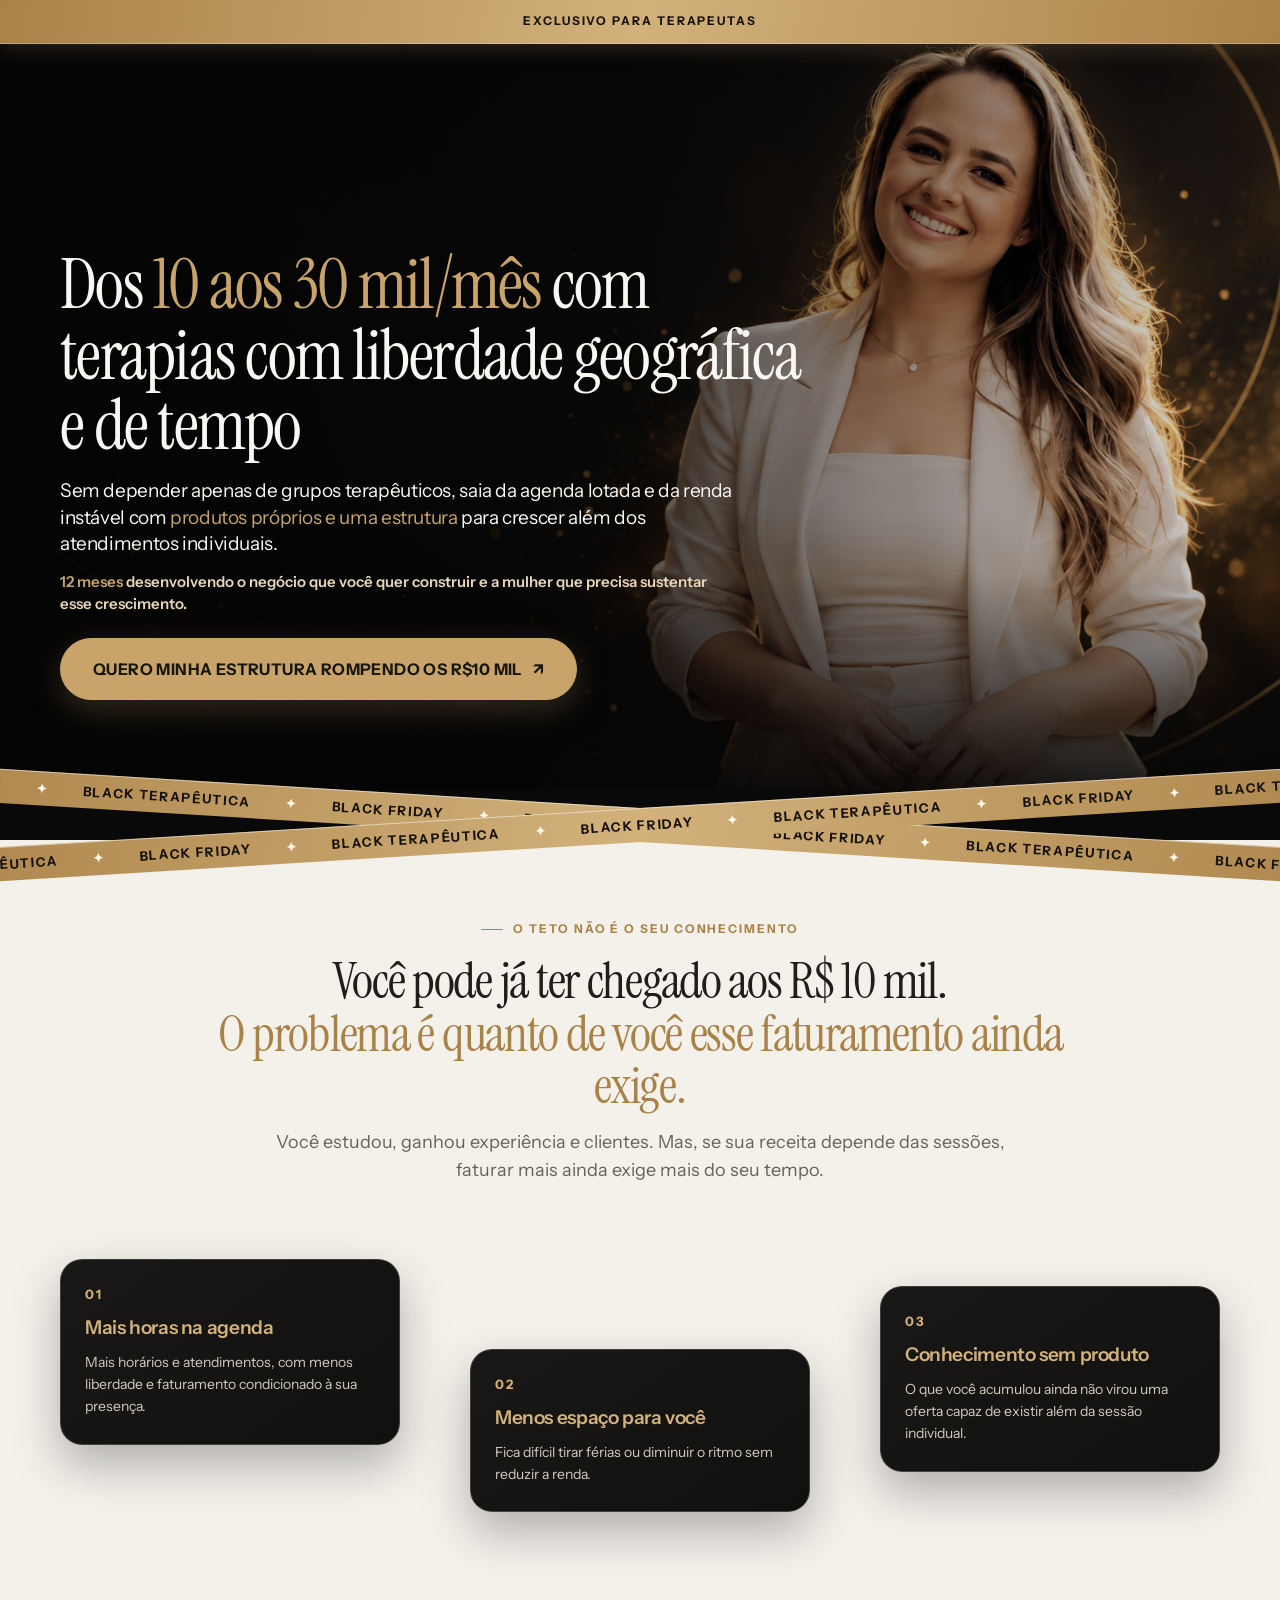
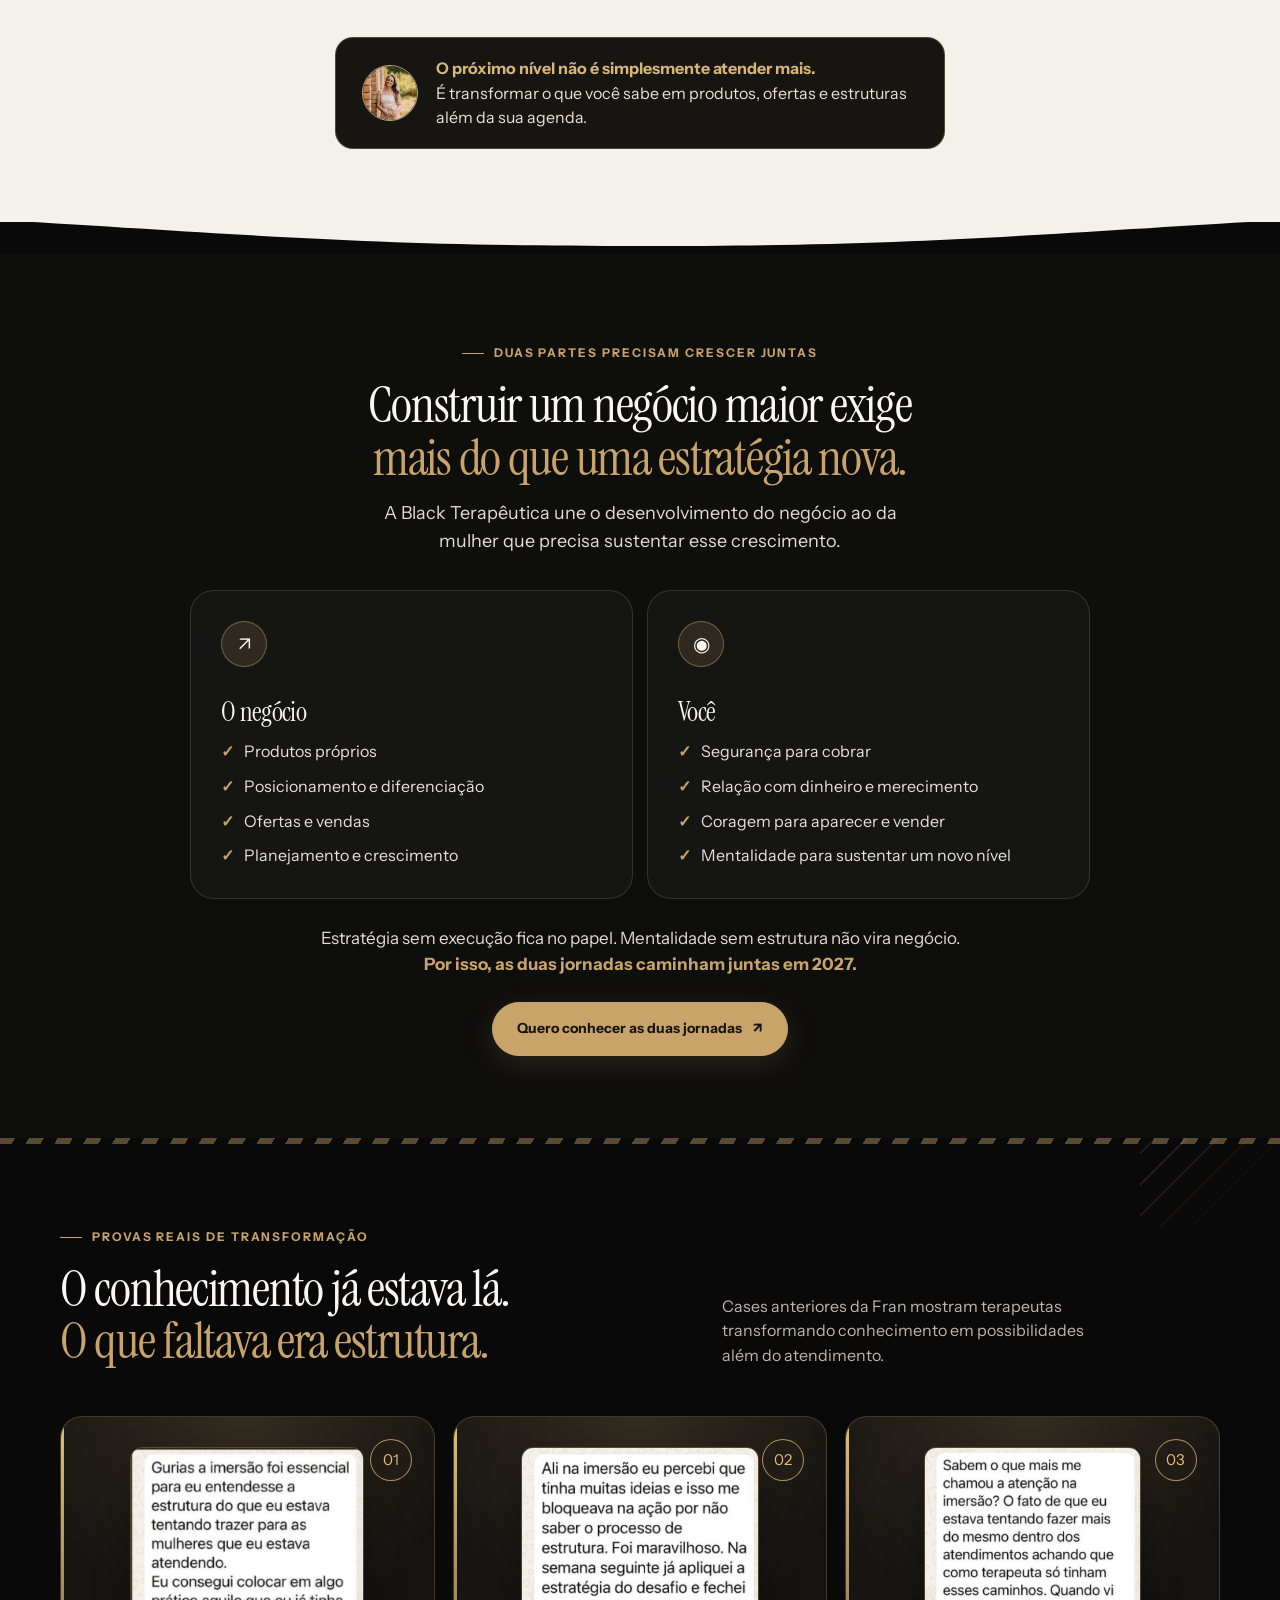
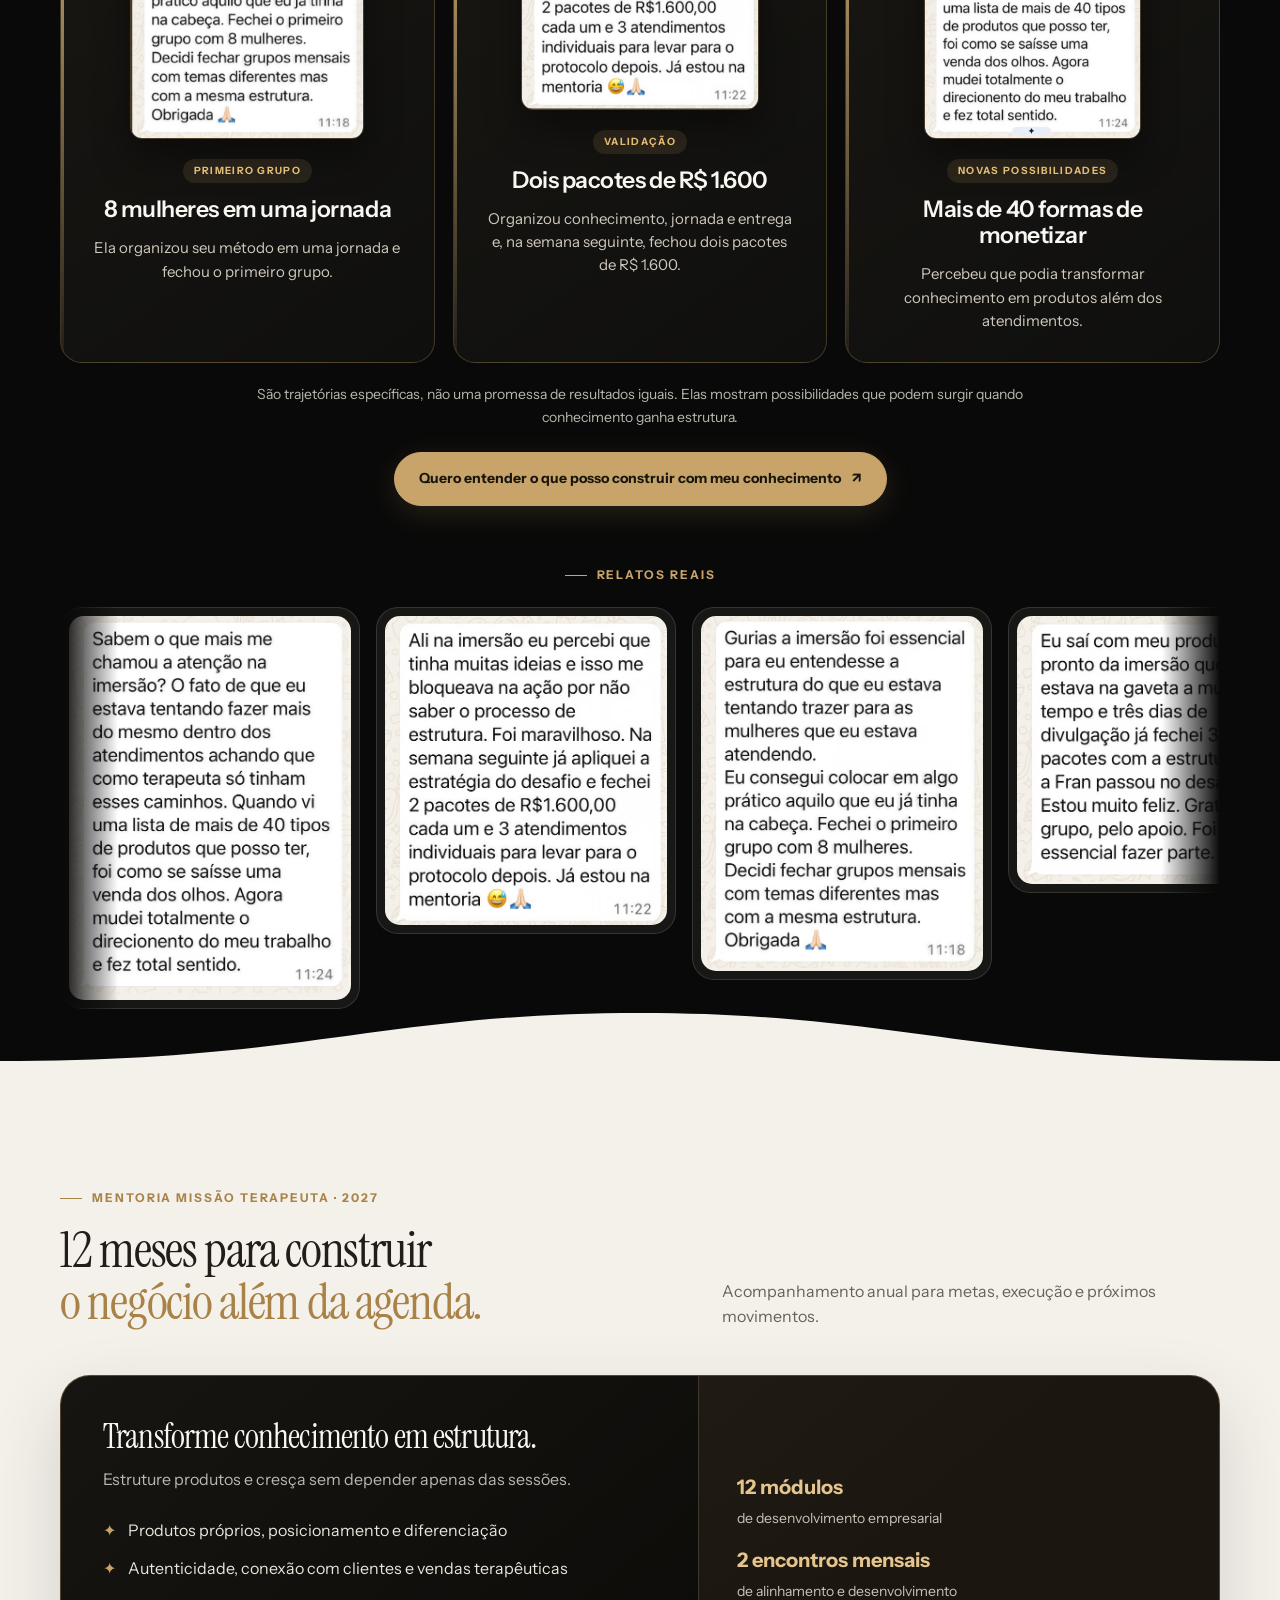
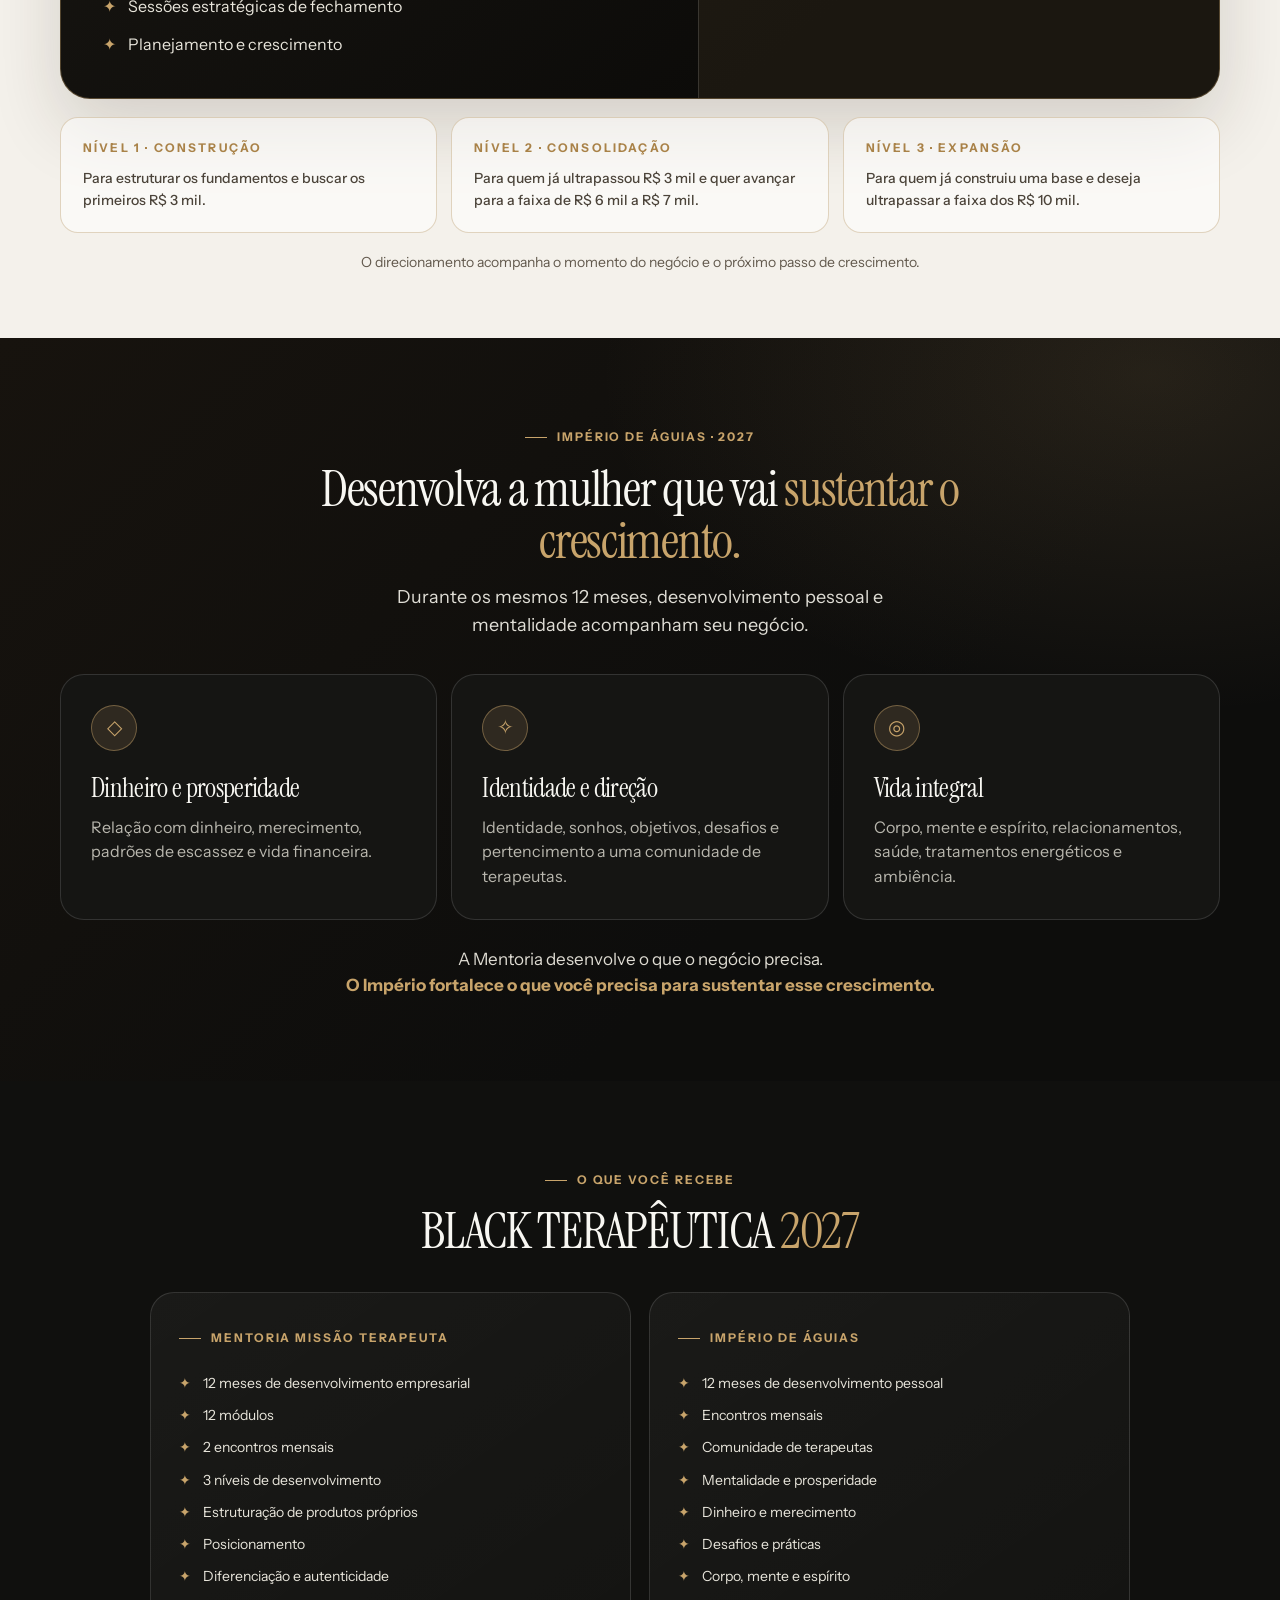
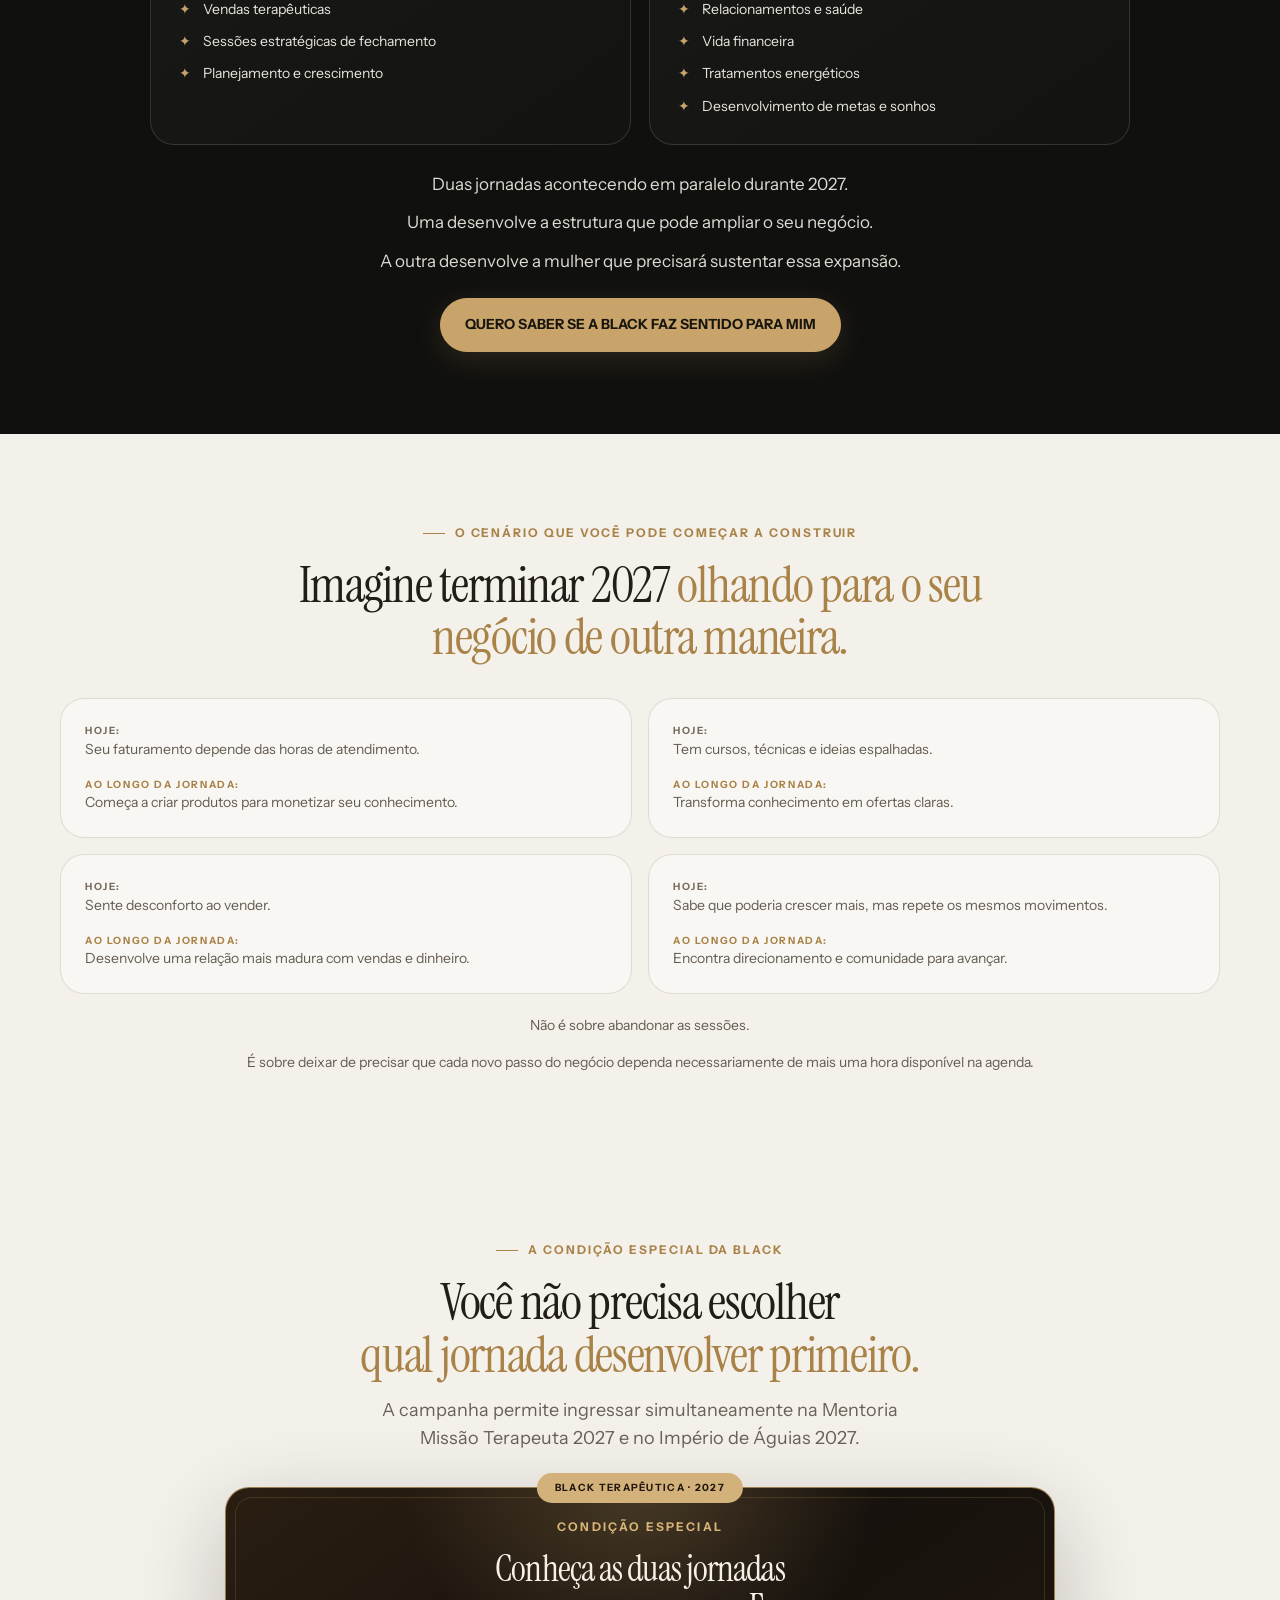
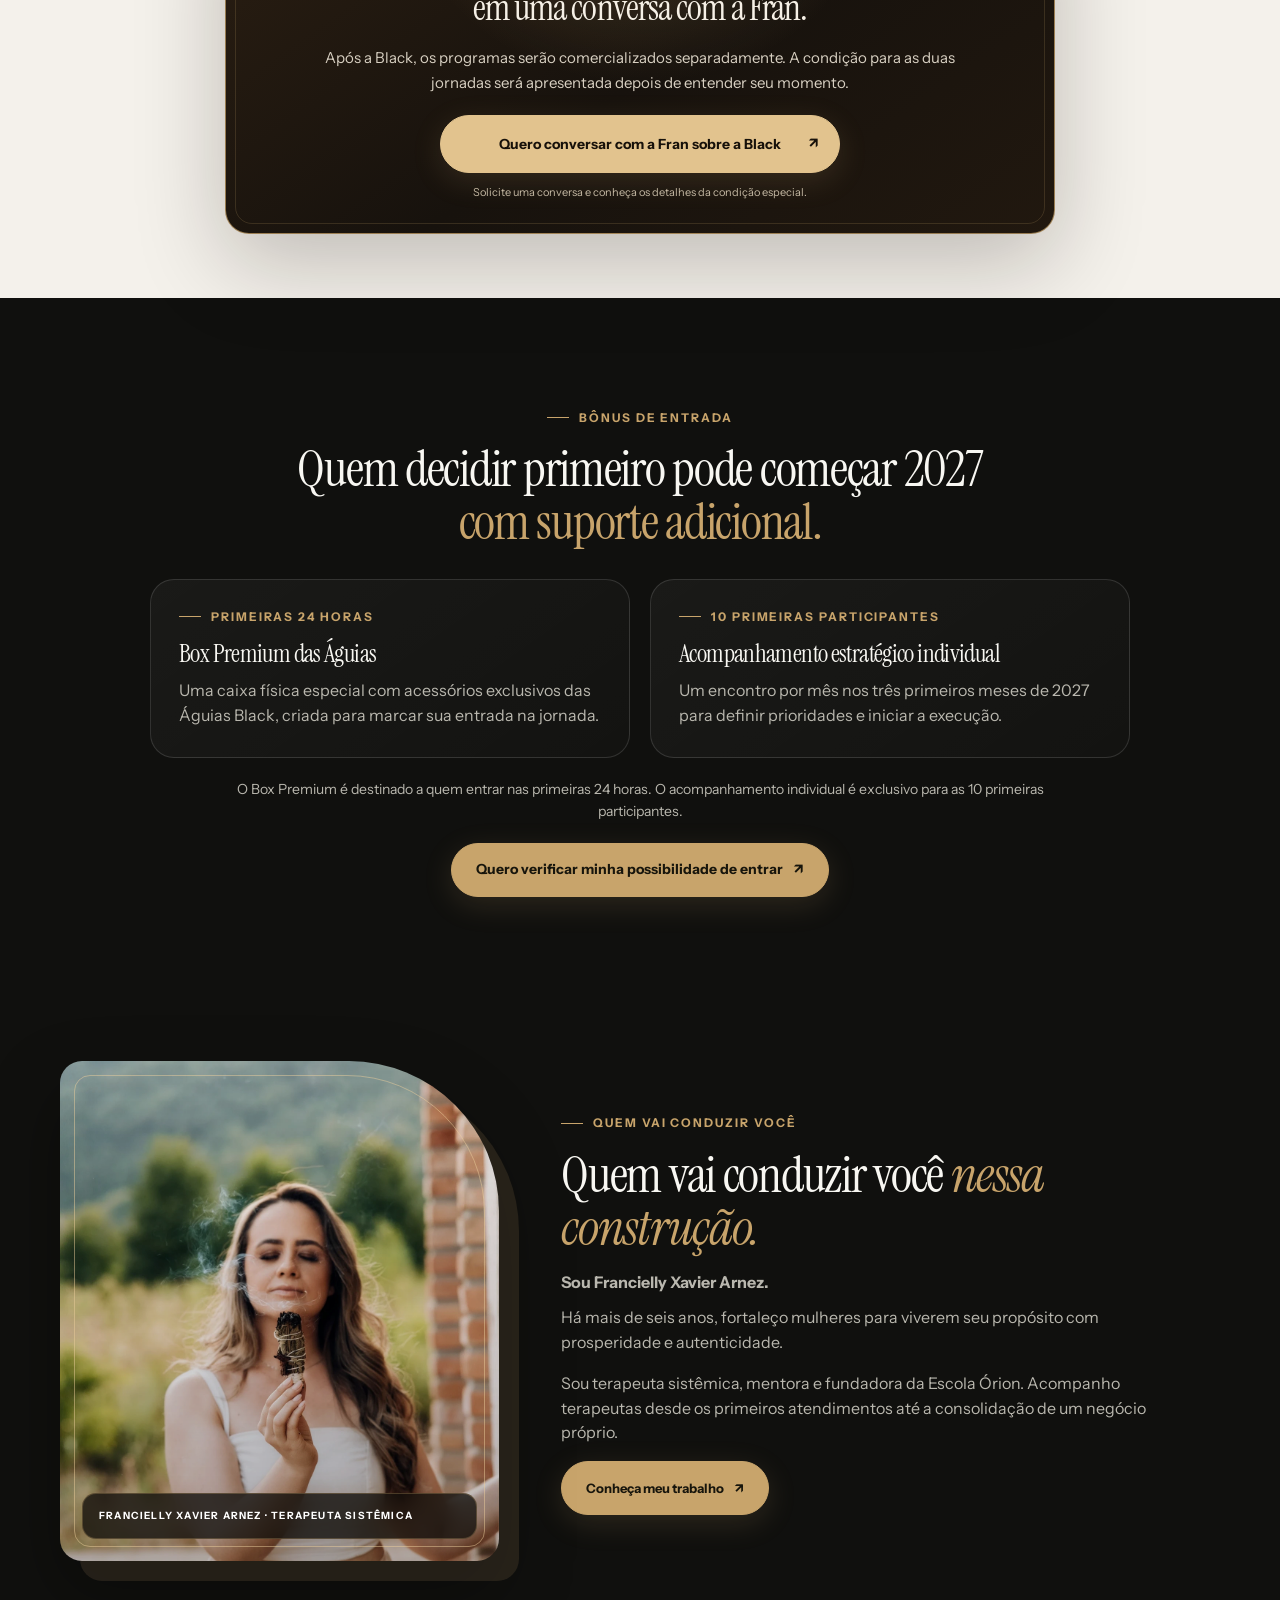
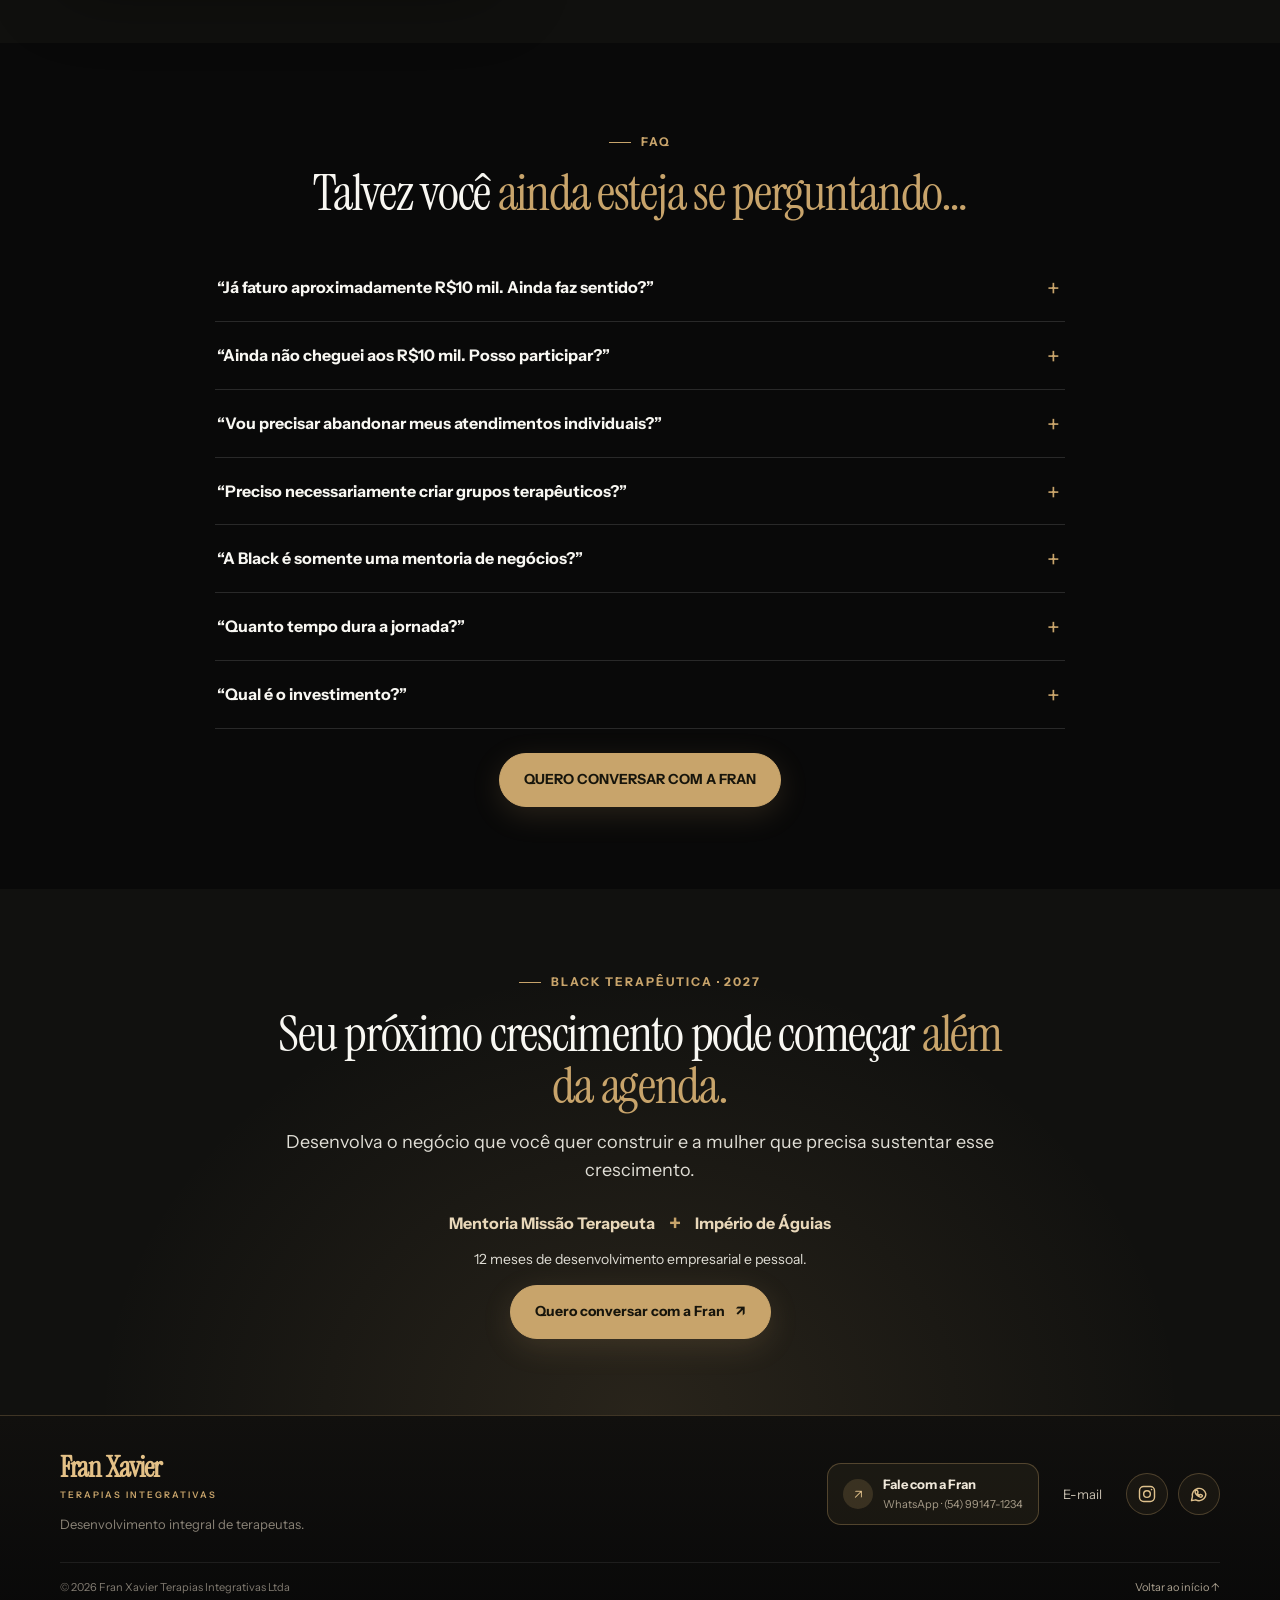
==== commit 0b8a57f7: "Remove section numbers from Black page" ====
--- a/index.html
+++ b/index.html
@@ -280,7 +280,7 @@
     /* Tipografia mais compacta para preservar a leitura em até três linhas. */
     h1{font-size:clamp(44px,5.6vw,72px);line-height:1}h2{font-size:clamp(34px,4vw,54px);line-height:1.03}.hero-secondary{font-size:clamp(16px,1.65vw,19px)}
     @media(max-width:520px){h1,.hero h1{font-size:clamp(32px,8.6vw,36px);line-height:1.02}h2,.pain-section .section-heading h2{font-size:clamp(27px,7.4vw,31px);line-height:1.05}.hero-secondary{font-size:15px;line-height:1.36}}
-    .btn{font-size:14px}.btn-small{font-size:13px}@media(max-width:520px){.btn{font-size:12px;line-height:1.2;padding:0 18px}.btn-small{font-size:12px}}
+    .btn{font-size:14px}.btn-small{font-size:13px}@media(max-width:520px){.btn{font-size:12px;line-height:1.2;padding:0 18px}.btn-small{font-size:12px}.case-testimonials .testimonial-window{margin-inline:0}}
     @media(max-width:360px){h1,.hero h1{font-size:31px}h2,.pain-section .section-heading h2{font-size:26px}.btn{font-size:11.5px;padding:0 15px}}
     .lead-modal{width:min(500px,calc(100% - 24px));max-height:min(92dvh,760px);padding:0;border:1px solid rgba(200,164,107,.45);border-radius:26px;background:radial-gradient(ellipse at top right,rgba(200,164,107,.13),transparent 45%),#11100e;color:#f5f1e8;box-shadow:0 30px 100px rgba(0,0,0,.65);overflow:auto}.lead-modal::backdrop{background:rgba(0,0,0,.76);backdrop-filter:blur(7px)}.lead-modal-inner{padding:30px}.lead-modal-header{display:flex;justify-content:space-between;align-items:flex-start;gap:18px;margin-bottom:22px}.lead-modal-kicker{color:var(--gold);font-size:11px;font-weight:700;letter-spacing:.15em;text-transform:uppercase;margin:0 0 8px}.lead-modal h2{font-size:clamp(31px,7vw,40px);margin:0;line-height:1.02}.lead-modal-close{flex:0 0 40px;width:40px;height:40px;border-radius:50%;border:1px solid rgba(255,255,255,.2);background:rgba(255,255,255,.05);color:#fff;font-size:24px;line-height:1;cursor:pointer}.lead-modal-close:hover{border-color:var(--gold);color:var(--gold)}.lead-form{display:grid;gap:15px}.lead-field{display:grid;gap:7px}.lead-field label{font-size:13px;font-weight:600;color:#e8e3d8}.lead-field input{width:100%;min-height:48px;border:1px solid rgba(255,255,255,.17);border-radius:13px;padding:0 14px;background:#191815;color:#fff;font:inherit;font-size:16px;outline:none;transition:border-color .2s,box-shadow .2s}.lead-field input::placeholder{color:#89857d}.lead-field input:focus{border-color:var(--gold);box-shadow:0 0 0 3px rgba(200,164,107,.16)}.lead-consent{display:flex;align-items:flex-start;gap:10px;color:#c6c1b7;font-size:12px;line-height:1.45;margin:2px 0}.lead-consent input{flex:0 0 17px;width:17px;height:17px;margin:1px 0;accent-color:var(--gold)}.lead-share-note{margin:0;color:#aaa69d;font-size:12px;line-height:1.5}.lead-submit{width:100%;cursor:pointer;margin-top:2px}
     @media(max-width:520px){.lead-modal{width:calc(100% - 20px);border-radius:22px}.lead-modal-inner{padding:23px 20px}.lead-modal-header{margin-bottom:18px}.lead-form{gap:13px}}
@@ -290,21 +290,21 @@
 <body>
   <div class="black-friday" aria-label="Exclusivo para terapeutas"><div class="ticker"><span>Exclusivo para terapeutas</span></div></div>
   <main>
-    <section class="hero" id="inicio"><div class="wrap"><div class="hero-content"><h1>Dos <span class="gold">10 aos 30 mil/mês</span> com terapias com liberdade geográfica e de tempo</h1><h2 class="hero-secondary">Sem depender apenas de grupos terapêuticos saia da agenda lotada e renda que oscila todos os meses construindo <span class="gold">produtos próprios e uma estrutura</span> que te permita crescer sem depender de atendimentos individuais</h2><p class="hero-term"><span class="gold">12 meses</span> desenvolvendo o negócio que você quer construir e a mulher que precisa sustentar esse crescimento.</p><a class="btn" href="#cadastro" data-open-lead>QUERO MINHA ESTRUTURA ROMPENDO OS R$10 MIL <span aria-hidden="true">↗</span></a></div></div></section>
+    <section class="hero" id="inicio"><div class="wrap"><div class="hero-content"><h1>Dos <span class="gold">10 aos 30 mil/mês</span> com terapias com liberdade geográfica e de tempo</h1><h2 class="hero-secondary">Sem depender apenas de grupos terapêuticos saia da agenda lotada e renda que oscila todos os meses construindo <span class="gold">produtos próprios e uma estrutura</span> que te permita crescer sem depender de atendimentos individuais</h2><p class="hero-term"><span class="gold">12 meses</span> desenvolvendo o negócio que você quer construir e a mulher que precisa sustentar esse crescimento.</p><a class="btn" href="#lead-modal" data-open-lead>QUERO MINHA ESTRUTURA ROMPENDO OS R$10 MIL <span aria-hidden="true">↗</span></a></div></div></section>
     <div class="black-friday-cross" aria-label="Faixas decorativas Black Friday"><div class="cross-ribbon"><div class="cross-track" aria-hidden="true"><span>Black Friday</span><span>Black Terapêutica</span><span>Black Friday</span><span>Black Terapêutica</span><span>Black Friday</span><span>Black Terapêutica</span><span>Black Friday</span><span>Black Terapêutica</span></div></div><div class="cross-ribbon"><div class="cross-track" aria-hidden="true"><span>Black Terapêutica</span><span>Black Friday</span><span>Black Terapêutica</span><span>Black Friday</span><span>Black Terapêutica</span><span>Black Friday</span><span>Black Terapêutica</span><span>Black Friday</span></div></div></div>
     <section class="section pain-section bf-detail" id="desafio"><div class="wrap"><div class="section-heading center"><span class="eyebrow">O teto não é o seu conhecimento</span><h2>Você pode já ter chegado aos R$ 10 mil.<br><span class="gold">O problema é quanto de você esse faturamento ainda exige.</span></h2><p class="lead">Você estudou, construiu experiência e conquistou clientes. Talvez sua agenda esteja cheia. Mas quando quase toda a receita depende das sessões, para faturar mais você precisa continuar oferecendo mais do seu tempo.</p></div><div class="pain-path-wrap"><div class="pain-stops"><article class="pain-stop"><span class="pain-stop-num">01</span><h3>Mais horas na agenda</h3><p>Mais horários e atendimentos, com menos liberdade e faturamento condicionado à sua presença.</p></article><article class="pain-stop"><span class="pain-stop-num">02</span><h3>Menos espaço para você</h3><p>Fica difícil tirar férias ou diminuir o ritmo sem reduzir a renda.</p></article><article class="pain-stop"><span class="pain-stop-num">03</span><h3>Conhecimento sem produto</h3><p>O que você acumulou ainda não virou uma oferta capaz de existir além da sessão individual.</p></article></div></div><div class="pain-path-foot"><img src="./assets/francielly.webp" alt="Fran Xavier"><p><strong>O próximo nível não é simplesmente atender mais.</strong><br>É transformar o que você sabe em produtos, ofertas e estruturas além da sua agenda.</p></div></div></section>
     <div class="fold-curve-2-3" aria-hidden="true"><svg viewBox="0 -2 1000 34" preserveAspectRatio="none"><path d="M0 -2 C220 15 300 24 500 24 C700 24 780 15 1000 -2 L1000 -14 L0 -14 Z"/></svg></div>
-    <section class="section method-section" id="metodo"><div class="wrap"><div class="section-heading center"><span class="eyebrow">Duas partes precisam crescer juntas</span><h2>Construir um negócio maior exige<br><span class="gold">mais do que uma estratégia nova.</span></h2><p class="lead">A Black Terapêutica une o desenvolvimento do negócio ao da mulher que precisa sustentar esse crescimento.</p></div><div class="method-grid track-grid"><article class="method-card"><div class="icon">↗</div><h3>O negócio</h3><ul class="track-list"><li>Produtos próprios</li><li>Posicionamento e diferenciação</li><li>Ofertas e vendas</li><li>Planejamento e crescimento</li></ul></article><article class="method-card"><div class="icon">◉</div><h3>Você</h3><ul class="track-list"><li>Segurança para cobrar</li><li>Relação com dinheiro e merecimento</li><li>Coragem para aparecer e vender</li><li>Mentalidade para sustentar um novo nível</li></ul></article></div><p class="method-bottom">Estratégia sem execução fica no papel. Mentalidade sem estrutura não vira negócio.<br><strong class="gold">Por isso, as duas jornadas caminham juntas durante 2027.</strong></p><div class="center"><a class="btn" href="#cadastro" data-open-lead>Quero conhecer as duas jornadas <span aria-hidden="true">↗</span></a></div></div></section>
-    <section class="section program-section bf-detail" id="relatos-cases"><div class="wrap"><div class="offer-intro"><div><span class="eyebrow">Provas reais de transformação</span><h2>O conhecimento já estava lá.<br><span class="gold">O que faltava era estrutura.</span></h2></div><p class="muted">Cases de experiências anteriores conduzidas pela Fran: terapeutas começaram a enxergar o que sabiam além das horas de atendimento.</p></div><div class="program-steps case-grid"><article class="program-step case-step"><div class="step-icon" aria-hidden="true">01</div><img class="case-image" loading="lazy" src="./assets/case-grupo-8.png" alt="Depoimento sobre a criação do primeiro grupo com 8 mulheres"><div class="step-number">Primeiro grupo</div><h3>8 mulheres em uma jornada</h3><p>Ela organizou o método coletivo em uma jornada com começo, meio e fim e fechou seu primeiro grupo, percebendo que podia estruturar o que já sabia.</p></article><article class="program-step case-step"><div class="step-icon" aria-hidden="true">02</div><img class="case-image" loading="lazy" src="./assets/case-pacotes-1600.png" alt="Depoimento sobre o fechamento de dois pacotes de R$ 1.600"><div class="step-number">Validação</div><h3>Dois pacotes de R$ 1.600</h3><p>Depois de organizar conhecimento, jornada e entrega, saiu da paralisia e, na semana seguinte, fechou dois pacotes de R$ 1.600.</p></article><article class="program-step case-step"><div class="step-icon" aria-hidden="true">03</div><img class="case-image" loading="lazy" src="./assets/case-40-formas.png" alt="Depoimento sobre mais de 40 formas de monetizar o conhecimento"><div class="step-number">Novas possibilidades</div><h3>Mais de 40 formas de monetizar</h3><p>Uma terapeuta percebeu que atender não era o único caminho: encontrou dezenas de formatos para transformar conhecimento em produtos.</p></article></div><p class="case-disclaimer">São trajetórias específicas, não uma promessa de resultados iguais. Elas mostram possibilidades que podem surgir quando conhecimento ganha estrutura.</p><div class="case-cta center"><a class="btn btn-outline" href="#cadastro" data-open-lead>Quero entender o que posso construir com meu conhecimento <span aria-hidden="true">↗</span></a></div><div class="case-testimonials"><span class="eyebrow">Relatos reais</span><div class="testimonial-window" aria-label="Relatos de participantes"><div class="testimonials-track"><article class="testimonial"><img loading="lazy" src="./assets/relato-01.webp" alt="Relato de participante da Imersão Fran Xavier"></article><article class="testimonial"><img loading="lazy" src="./assets/relato-02.webp" alt="Relato de participante da Imersão Fran Xavier"></article><article class="testimonial"><img loading="lazy" src="./assets/relato-03.webp" alt="Relato de participante da Imersão Fran Xavier"></article><article class="testimonial"><img loading="lazy" src="./assets/relato-04.webp" alt="Relato de participante da Imersão Fran Xavier"></article><article class="testimonial" aria-hidden="true"><img loading="lazy" src="./assets/relato-01.webp" alt=""></article><article class="testimonial" aria-hidden="true"><img loading="lazy" src="./assets/relato-02.webp" alt=""></article><article class="testimonial" aria-hidden="true"><img loading="lazy" src="./assets/relato-03.webp" alt=""></article><article class="testimonial" aria-hidden="true"><img loading="lazy" src="./assets/relato-04.webp" alt=""></article></div></div></div></div><div class="offer-wave" aria-hidden="true"><svg viewBox="0 0 1000 105" preserveAspectRatio="none"><path d="M0 48 C240 48 300 0 500 0 C700 0 760 48 1000 48 L1000 105 L0 105 Z"/></svg></div></section>
+    <section class="section method-section" id="metodo"><div class="wrap"><div class="section-heading center"><span class="eyebrow">Duas partes precisam crescer juntas</span><h2>Construir um negócio maior exige<br><span class="gold">mais do que uma estratégia nova.</span></h2><p class="lead">A Black Terapêutica une o desenvolvimento do negócio ao da mulher que precisa sustentar esse crescimento.</p></div><div class="method-grid track-grid"><article class="method-card"><div class="icon">↗</div><h3>O negócio</h3><ul class="track-list"><li>Produtos próprios</li><li>Posicionamento e diferenciação</li><li>Ofertas e vendas</li><li>Planejamento e crescimento</li></ul></article><article class="method-card"><div class="icon">◉</div><h3>Você</h3><ul class="track-list"><li>Segurança para cobrar</li><li>Relação com dinheiro e merecimento</li><li>Coragem para aparecer e vender</li><li>Mentalidade para sustentar um novo nível</li></ul></article></div><p class="method-bottom">Estratégia sem execução fica no papel. Mentalidade sem estrutura não vira negócio.<br><strong class="gold">Por isso, as duas jornadas caminham juntas durante 2027.</strong></p><div class="center"><a class="btn" href="#lead-modal" data-open-lead>Quero conhecer as duas jornadas <span aria-hidden="true">↗</span></a></div></div></section>
+    <section class="section program-section bf-detail" id="relatos-cases"><div class="wrap"><div class="offer-intro"><div><span class="eyebrow">Provas reais de transformação</span><h2>O conhecimento já estava lá.<br><span class="gold">O que faltava era estrutura.</span></h2></div><p class="muted">Cases de experiências anteriores conduzidas pela Fran: terapeutas começaram a enxergar o que sabiam além das horas de atendimento.</p></div><div class="program-steps case-grid"><article class="program-step case-step"><div class="step-icon" aria-hidden="true">01</div><img class="case-image" loading="lazy" src="./assets/case-grupo-8.png" alt="Depoimento sobre a criação do primeiro grupo com 8 mulheres"><div class="step-number">Primeiro grupo</div><h3>8 mulheres em uma jornada</h3><p>Ela organizou o método coletivo em uma jornada com começo, meio e fim e fechou seu primeiro grupo, percebendo que podia estruturar o que já sabia.</p></article><article class="program-step case-step"><div class="step-icon" aria-hidden="true">02</div><img class="case-image" loading="lazy" src="./assets/case-pacotes-1600.png" alt="Depoimento sobre o fechamento de dois pacotes de R$ 1.600"><div class="step-number">Validação</div><h3>Dois pacotes de R$ 1.600</h3><p>Depois de organizar conhecimento, jornada e entrega, saiu da paralisia e, na semana seguinte, fechou dois pacotes de R$ 1.600.</p></article><article class="program-step case-step"><div class="step-icon" aria-hidden="true">03</div><img class="case-image" loading="lazy" src="./assets/case-40-formas.png" alt="Depoimento sobre mais de 40 formas de monetizar o conhecimento"><div class="step-number">Novas possibilidades</div><h3>Mais de 40 formas de monetizar</h3><p>Uma terapeuta percebeu que atender não era o único caminho: encontrou dezenas de formatos para transformar conhecimento em produtos.</p></article></div><p class="case-disclaimer">São trajetórias específicas, não uma promessa de resultados iguais. Elas mostram possibilidades que podem surgir quando conhecimento ganha estrutura.</p><div class="case-cta center"><a class="btn btn-outline" href="#lead-modal" data-open-lead>Quero entender o que posso construir com meu conhecimento <span aria-hidden="true">↗</span></a></div><div class="case-testimonials"><span class="eyebrow">Relatos reais</span><div class="testimonial-window" aria-label="Relatos de participantes"><div class="testimonials-track"><article class="testimonial"><img loading="lazy" src="./assets/relato-01.webp" alt="Relato de participante da Imersão Fran Xavier"></article><article class="testimonial"><img loading="lazy" src="./assets/relato-02.webp" alt="Relato de participante da Imersão Fran Xavier"></article><article class="testimonial"><img loading="lazy" src="./assets/relato-03.webp" alt="Relato de participante da Imersão Fran Xavier"></article><article class="testimonial"><img loading="lazy" src="./assets/relato-04.webp" alt="Relato de participante da Imersão Fran Xavier"></article><article class="testimonial" aria-hidden="true"><img loading="lazy" src="./assets/relato-01.webp" alt=""></article><article class="testimonial" aria-hidden="true"><img loading="lazy" src="./assets/relato-02.webp" alt=""></article><article class="testimonial" aria-hidden="true"><img loading="lazy" src="./assets/relato-03.webp" alt=""></article><article class="testimonial" aria-hidden="true"><img loading="lazy" src="./assets/relato-04.webp" alt=""></article></div></div></div></div><div class="offer-wave" aria-hidden="true"><svg viewBox="0 0 1000 105" preserveAspectRatio="none"><path d="M0 48 C240 48 300 0 500 0 C700 0 760 48 1000 48 L1000 105 L0 105 Z"/></svg></div></section>
     <section class="section section-tight offer-section bf-detail" id="mentoria"><div class="wrap"><div class="offer-intro"><div><span class="eyebrow">Mentoria Missão Terapeuta · 2027</span><h2>12 meses para construir<br><span class="gold">o negócio além da agenda.</span></h2></div><p class="muted">Acompanhamento empresarial ao longo do ano, com conteúdos e alinhamentos para metas, execução, dificuldades e próximos movimentos.</p></div><div class="offer-box"><div class="offer-main"><h3>Transforme conhecimento em estrutura.</h3><p>Você trabalha as bases para desenvolver produtos e crescer sem depender exclusivamente das sessões.</p><ul class="included"><li>Produtos próprios, posicionamento e diferenciação</li><li>Autenticidade, conexão com clientes e vendas terapêuticas</li><li>Sessões estratégicas de fechamento</li><li>Planejamento e crescimento</li></ul></div><div class="offer-aside"><div class="program-facts"><strong>12 módulos</strong><span>de desenvolvimento empresarial</span><strong>2 encontros mensais</strong><span>de alinhamento e desenvolvimento</span></div></div></div><div class="levels-grid"><article class="level-card"><span class="step-number">Nível 1 · Construção</span><p>Para estruturar os fundamentos e buscar os primeiros R$ 3 mil.</p></article><article class="level-card"><span class="step-number">Nível 2 · Consolidação</span><p>Para quem já ultrapassou R$ 3 mil e quer avançar para a faixa de R$ 6 mil a R$ 7 mil.</p></article><article class="level-card"><span class="step-number">Nível 3 · Expansão</span><p>Para quem já construiu uma base e deseja ultrapassar a faixa dos R$ 10 mil.</p></article></div><p class="program-note">O direcionamento acompanha o estágio do negócio: o desafio de quem busca os primeiros clientes é diferente do de quem já tem agenda cheia e precisa estruturar o próximo crescimento.</p></div></section>
     <section class="section empire-section" id="imperio"><div class="wrap"><div class="section-heading center"><span class="eyebrow">Império de Águias · 2027</span><h2>Desenvolva a mulher que vai <span class="gold">sustentar o crescimento.</span></h2><p class="lead">Durante os mesmos 12 meses, uma jornada de desenvolvimento pessoal e mentalidade acompanha a construção do negócio.</p></div><div class="method-grid empire-grid"><article class="method-card"><div class="icon">◇</div><h3>Dinheiro e prosperidade</h3><p>Relação com dinheiro, merecimento, padrões de escassez e vida financeira.</p></article><article class="method-card"><div class="icon">✧</div><h3>Identidade e direção</h3><p>Identidade, sonhos, objetivos, desafios e pertencimento a uma comunidade de terapeutas.</p></article><article class="method-card"><div class="icon">◎</div><h3>Vida integral</h3><p>Corpo, mente e espírito, relacionamentos, saúde, tratamentos energéticos e ambiência.</p></article></div><p class="method-bottom">A Mentoria desenvolve o que o negócio precisa.<br><strong class="gold">O Império fortalece o que você precisa para sustentar esse crescimento.</strong></p></div></section>
-    <section class="section receive-section" id="incluido"><div class="wrap"><div class="section-heading center"><span class="eyebrow">7 — O QUE VOCÊ RECEBE</span><h2>BLACK TERAPÊUTICA <span class="gold">2027</span></h2></div><div class="cards receive-grid"><article class="card"><span class="eyebrow">MENTORIA MISSÃO TERAPEUTA</span><ul class="included receive-list"><li>12 meses de desenvolvimento empresarial</li><li>12 módulos</li><li>2 encontros mensais</li><li>3 níveis de desenvolvimento</li><li>Estruturação de produtos próprios</li><li>Posicionamento</li><li>Diferenciação e autenticidade</li><li>Vendas terapêuticas</li><li>Sessões estratégicas de fechamento</li><li>Planejamento e crescimento</li></ul></article><article class="card"><span class="eyebrow">IMPÉRIO DE ÁGUIAS</span><ul class="included receive-list"><li>12 meses de desenvolvimento pessoal</li><li>Encontros mensais</li><li>Comunidade de terapeutas</li><li>Mentalidade e prosperidade</li><li>Dinheiro e merecimento</li><li>Desafios e práticas</li><li>Corpo, mente e espírito</li><li>Relacionamentos e saúde</li><li>Vida financeira</li><li>Tratamentos energéticos</li><li>Desenvolvimento de metas e sonhos</li></ul></article></div><div class="method-bottom"><p>Duas jornadas acontecendo em paralelo durante 2027.</p><p>Uma desenvolve a estrutura que pode ampliar o seu negócio.</p><p>A outra desenvolve a mulher que precisará sustentar essa expansão.</p></div><div class="center"><a class="btn" href="#cadastro" data-open-lead>QUERO SABER SE A BLACK FAZ SENTIDO PARA MIM</a></div></div></section>
-    <section class="section scenario-section" id="cenario"><div class="wrap"><div class="section-heading center"><span class="eyebrow">8 — O CENÁRIO QUE VOCÊ PODE COMEÇAR A CONSTRUIR</span><h2>Imagine terminar 2027 <span class="gold">olhando para o seu negócio de outra maneira.</span></h2></div><div class="cards scenario-grid"><article class="card"><span class="scenario-label">Hoje:</span><p>Seu faturamento depende principalmente das horas que você consegue atender.</p><span class="scenario-label gold">Ao longo da jornada:</span><p>Você começa a desenvolver produtos e outras possibilidades para monetizar seu conhecimento.</p></article><article class="card"><span class="scenario-label">Hoje:</span><p>Você possui cursos, técnicas, formações e ideias espalhadas.</p><span class="scenario-label gold">Ao longo da jornada:</span><p>Começa a transformar conhecimento em ofertas mais claras e estruturadas.</p></article><article class="card"><span class="scenario-label">Hoje:</span><p>Você sente desconforto ao vender.</p><span class="scenario-label gold">Ao longo da jornada:</span><p>Desenvolve uma relação mais madura com comunicação, dinheiro e vendas.</p></article><article class="card"><span class="scenario-label">Hoje:</span><p>Você sabe que poderia crescer mais, mas continua repetindo os mesmos movimentos.</p><span class="scenario-label gold">Ao longo da jornada:</span><p>Passa a ter direcionamento, acompanhamento e uma comunidade que também está comprometida com crescimento.</p></article></div><div class="scenario-note"><p>Não é sobre abandonar as sessões.</p><p>É sobre deixar de precisar que cada novo passo do negócio dependa necessariamente de mais uma hora disponível na agenda.</p></div></div></section>
-    <section class="section section-tight offer-section condition-section" id="condicao"><div class="wrap"><div class="section-heading center"><span class="eyebrow">A condição especial da Black</span><h2>Você não precisa escolher<br><span class="gold">qual jornada desenvolver primeiro.</span></h2><p class="lead">A campanha permite ingressar simultaneamente na Mentoria Missão Terapeuta 2027 e no Império de Águias 2027.</p></div><div class="price-banner"><div class="price-tab">Black Terapêutica · 2027</div><div class="price-banner-kicker">Condição especial</div><h3>Conheça as duas jornadas em uma conversa com a Fran.</h3><p class="condition-copy">Após o encerramento da Black, a previsão é que os programas sejam comercializados separadamente. A condição para ingressar nas duas jornadas será apresentada individualmente, depois de entender seu momento e avaliar se esta é a jornada adequada para você.</p><div class="price-action"><a class="btn" href="#cadastro" data-open-lead>Quero conversar com a Fran sobre a Black <span aria-hidden="true">↗</span></a><small>Solicite uma conversa e conheça os detalhes da condição especial.</small></div></div></div></section>
-    <section class="section bonus-section" id="bonus"><div class="wrap"><div class="section-heading center"><span class="eyebrow">Bônus de entrada</span><h2>Quem decidir primeiro pode começar 2027<br><span class="gold">com suporte adicional.</span></h2></div><div class="cards bonus-grid"><article class="card bonus-card"><span class="eyebrow">Primeiras 24 horas</span><h3>Box Premium das Águias</h3><p>Uma caixa física especial com acessórios exclusivos das Águias Black, criada para marcar sua entrada na jornada.</p></article><article class="card bonus-card"><span class="eyebrow">10 primeiras participantes</span><h3>Acompanhamento estratégico individual</h3><p>Um encontro individual por mês durante os três primeiros meses de 2027, para analisar sua estrutura, identificar prioridades, organizar próximos movimentos e acompanhar o início da execução.</p></article></div><p class="bonus-note">O Box Premium é destinado a quem entrar nas primeiras 24 horas. O acompanhamento individual é exclusivo para as 10 primeiras participantes.</p><div class="center"><a class="btn btn-outline" href="#cadastro" data-open-lead>Quero verificar minha possibilidade de entrar <span aria-hidden="true">↗</span></a></div></div></section>
+    <section class="section receive-section" id="incluido"><div class="wrap"><div class="section-heading center"><span class="eyebrow">O QUE VOCÊ RECEBE</span><h2>BLACK TERAPÊUTICA <span class="gold">2027</span></h2></div><div class="cards receive-grid"><article class="card"><span class="eyebrow">MENTORIA MISSÃO TERAPEUTA</span><ul class="included receive-list"><li>12 meses de desenvolvimento empresarial</li><li>12 módulos</li><li>2 encontros mensais</li><li>3 níveis de desenvolvimento</li><li>Estruturação de produtos próprios</li><li>Posicionamento</li><li>Diferenciação e autenticidade</li><li>Vendas terapêuticas</li><li>Sessões estratégicas de fechamento</li><li>Planejamento e crescimento</li></ul></article><article class="card"><span class="eyebrow">IMPÉRIO DE ÁGUIAS</span><ul class="included receive-list"><li>12 meses de desenvolvimento pessoal</li><li>Encontros mensais</li><li>Comunidade de terapeutas</li><li>Mentalidade e prosperidade</li><li>Dinheiro e merecimento</li><li>Desafios e práticas</li><li>Corpo, mente e espírito</li><li>Relacionamentos e saúde</li><li>Vida financeira</li><li>Tratamentos energéticos</li><li>Desenvolvimento de metas e sonhos</li></ul></article></div><div class="method-bottom"><p>Duas jornadas acontecendo em paralelo durante 2027.</p><p>Uma desenvolve a estrutura que pode ampliar o seu negócio.</p><p>A outra desenvolve a mulher que precisará sustentar essa expansão.</p></div><div class="center"><a class="btn" href="#lead-modal" data-open-lead>QUERO SABER SE A BLACK FAZ SENTIDO PARA MIM</a></div></div></section>
+    <section class="section scenario-section" id="cenario"><div class="wrap"><div class="section-heading center"><span class="eyebrow">O CENÁRIO QUE VOCÊ PODE COMEÇAR A CONSTRUIR</span><h2>Imagine terminar 2027 <span class="gold">olhando para o seu negócio de outra maneira.</span></h2></div><div class="cards scenario-grid"><article class="card"><span class="scenario-label">Hoje:</span><p>Seu faturamento depende principalmente das horas que você consegue atender.</p><span class="scenario-label gold">Ao longo da jornada:</span><p>Você começa a desenvolver produtos e outras possibilidades para monetizar seu conhecimento.</p></article><article class="card"><span class="scenario-label">Hoje:</span><p>Você possui cursos, técnicas, formações e ideias espalhadas.</p><span class="scenario-label gold">Ao longo da jornada:</span><p>Começa a transformar conhecimento em ofertas mais claras e estruturadas.</p></article><article class="card"><span class="scenario-label">Hoje:</span><p>Você sente desconforto ao vender.</p><span class="scenario-label gold">Ao longo da jornada:</span><p>Desenvolve uma relação mais madura com comunicação, dinheiro e vendas.</p></article><article class="card"><span class="scenario-label">Hoje:</span><p>Você sabe que poderia crescer mais, mas continua repetindo os mesmos movimentos.</p><span class="scenario-label gold">Ao longo da jornada:</span><p>Passa a ter direcionamento, acompanhamento e uma comunidade que também está comprometida com crescimento.</p></article></div><div class="scenario-note"><p>Não é sobre abandonar as sessões.</p><p>É sobre deixar de precisar que cada novo passo do negócio dependa necessariamente de mais uma hora disponível na agenda.</p></div></div></section>
+    <section class="section section-tight offer-section condition-section" id="condicao"><div class="wrap"><div class="section-heading center"><span class="eyebrow">A condição especial da Black</span><h2>Você não precisa escolher<br><span class="gold">qual jornada desenvolver primeiro.</span></h2><p class="lead">A campanha permite ingressar simultaneamente na Mentoria Missão Terapeuta 2027 e no Império de Águias 2027.</p></div><div class="price-banner"><div class="price-tab">Black Terapêutica · 2027</div><div class="price-banner-kicker">Condição especial</div><h3>Conheça as duas jornadas em uma conversa com a Fran.</h3><p class="condition-copy">Após o encerramento da Black, a previsão é que os programas sejam comercializados separadamente. A condição para ingressar nas duas jornadas será apresentada individualmente, depois de entender seu momento e avaliar se esta é a jornada adequada para você.</p><div class="price-action"><a class="btn" href="#lead-modal" data-open-lead>Quero conversar com a Fran sobre a Black <span aria-hidden="true">↗</span></a><small>Solicite uma conversa e conheça os detalhes da condição especial.</small></div></div></div></section>
+    <section class="section bonus-section" id="bonus"><div class="wrap"><div class="section-heading center"><span class="eyebrow">Bônus de entrada</span><h2>Quem decidir primeiro pode começar 2027<br><span class="gold">com suporte adicional.</span></h2></div><div class="cards bonus-grid"><article class="card bonus-card"><span class="eyebrow">Primeiras 24 horas</span><h3>Box Premium das Águias</h3><p>Uma caixa física especial com acessórios exclusivos das Águias Black, criada para marcar sua entrada na jornada.</p></article><article class="card bonus-card"><span class="eyebrow">10 primeiras participantes</span><h3>Acompanhamento estratégico individual</h3><p>Um encontro individual por mês durante os três primeiros meses de 2027, para analisar sua estrutura, identificar prioridades, organizar próximos movimentos e acompanhar o início da execução.</p></article></div><p class="bonus-note">O Box Premium é destinado a quem entrar nas primeiras 24 horas. O acompanhamento individual é exclusivo para as 10 primeiras participantes.</p><div class="center"><a class="btn btn-outline" href="#lead-modal" data-open-lead>Quero verificar minha possibilidade de entrar <span aria-hidden="true">↗</span></a></div></div></section>
     <section class="section founder"><div class="wrap founder-grid"><div class="founder-photo" role="img" aria-label="Francielly Xavier Arnez"></div><div class="founder-copy"><span class="eyebrow">Quem vai conduzir você</span><h2>Quem vai conduzir você <em class="gold">nessa construção.</em></h2><p class="founder-name"><strong>Sou Francielly Xavier Arnez.</strong></p><p>Há mais de seis anos, dedico minha vida a uma missão muito clara: fortalecer mulheres para que consigam viver, com prosperidade e autenticidade, do propósito que escolheram servir.</p><p>Sou terapeuta sistêmica, mentora de terapeutas e fundadora da Escola Órion de Terapias. Já formei e acompanhei mulheres em diferentes fases da jornada profissional, desde as que estão começando os atendimentos até terapeutas que querem consolidar um negócio sólido e criar suas próprias metodologias.</p><a class="btn btn-outline btn-small" href="https://www.instagram.com/franxavierterapias/" target="_blank" rel="noopener">Conheça meu trabalho <span aria-hidden="true">↗</span></a></div></div></section>
-    <section class="section" id="faq"><div class="wrap"><div class="section-heading center"><span class="eyebrow">11 — FAQ</span><h2>Talvez você <span class="gold">ainda esteja se perguntando…</span></h2></div><div class="faq-list"><details class="faq-item"><summary>“Já faturo aproximadamente R$10 mil. Ainda faz sentido?”</summary><p>Sim. A MMT possui o nível Expansão, criado para terapeutas que desejam ultrapassar essa faixa e construir novas possibilidades de crescimento.</p></details><details class="faq-item"><summary>“Ainda não cheguei aos R$10 mil. Posso participar?”</summary><p>Sim. Existem também os níveis Construção e Consolidação para terapeutas em estágios anteriores.</p></details><details class="faq-item"><summary>“Vou precisar abandonar meus atendimentos individuais?”</summary><p>Não. O objetivo é ampliar suas possibilidades e reduzir a dependência exclusiva das sessões como única maneira de crescer.</p></details><details class="faq-item"><summary>“Preciso necessariamente criar grupos terapêuticos?”</summary><p>Não. Grupos são apenas uma possibilidade. Existem diferentes formatos pelos quais o conhecimento terapêutico pode ser estruturado em produtos.</p></details><details class="faq-item"><summary>“A Black é somente uma mentoria de negócios?”</summary><p>Não. A Black reúne a Mentoria Missão Terapeuta, focada no desenvolvimento empresarial, e o Império de Águias, focado em desenvolvimento pessoal e mentalidade.</p></details><details class="faq-item"><summary>“Quanto tempo dura a jornada?”</summary><p>A proposta contempla 12 meses de Mentoria Missão Terapeuta e 12 meses de Império de Águias durante 2027.</p></details><details class="faq-item"><summary>“Qual é o investimento?”</summary><p>Os detalhes da condição especial da Black são apresentados depois de uma conversa com a Fran, para que ela entenda seu momento e avalie se essa é a jornada adequada para você.</p></details></div><div class="faq-cta center"><a class="btn btn-outline" href="#cadastro" data-open-lead>QUERO CONVERSAR COM A FRAN</a></div></div></section>
-    <section class="final-cta" id="proximo-passo"><div class="wrap"><span class="eyebrow">Black Terapêutica · 2027</span><h2>Seu próximo crescimento pode começar <span class="gold">além da agenda.</span></h2><p class="lead">Desenvolva o negócio que você quer construir e a mulher que precisa sustentar esse crescimento.</p><div class="final-programs"><span>Mentoria Missão Terapeuta</span><span aria-hidden="true">+</span><span>Império de Águias</span></div><p class="final-duration">12 meses de desenvolvimento empresarial e pessoal.</p><a class="btn" href="#cadastro" data-open-lead>Quero conversar com a Fran <span aria-hidden="true">↗</span></a></div></section>
+    <section class="section" id="faq"><div class="wrap"><div class="section-heading center"><span class="eyebrow">FAQ</span><h2>Talvez você <span class="gold">ainda esteja se perguntando…</span></h2></div><div class="faq-list"><details class="faq-item"><summary>“Já faturo aproximadamente R$10 mil. Ainda faz sentido?”</summary><p>Sim. A MMT possui o nível Expansão, criado para terapeutas que desejam ultrapassar essa faixa e construir novas possibilidades de crescimento.</p></details><details class="faq-item"><summary>“Ainda não cheguei aos R$10 mil. Posso participar?”</summary><p>Sim. Existem também os níveis Construção e Consolidação para terapeutas em estágios anteriores.</p></details><details class="faq-item"><summary>“Vou precisar abandonar meus atendimentos individuais?”</summary><p>Não. O objetivo é ampliar suas possibilidades e reduzir a dependência exclusiva das sessões como única maneira de crescer.</p></details><details class="faq-item"><summary>“Preciso necessariamente criar grupos terapêuticos?”</summary><p>Não. Grupos são apenas uma possibilidade. Existem diferentes formatos pelos quais o conhecimento terapêutico pode ser estruturado em produtos.</p></details><details class="faq-item"><summary>“A Black é somente uma mentoria de negócios?”</summary><p>Não. A Black reúne a Mentoria Missão Terapeuta, focada no desenvolvimento empresarial, e o Império de Águias, focado em desenvolvimento pessoal e mentalidade.</p></details><details class="faq-item"><summary>“Quanto tempo dura a jornada?”</summary><p>A proposta contempla 12 meses de Mentoria Missão Terapeuta e 12 meses de Império de Águias durante 2027.</p></details><details class="faq-item"><summary>“Qual é o investimento?”</summary><p>Os detalhes da condição especial da Black são apresentados depois de uma conversa com a Fran, para que ela entenda seu momento e avalie se essa é a jornada adequada para você.</p></details></div><div class="faq-cta center"><a class="btn btn-outline" href="#lead-modal" data-open-lead>QUERO CONVERSAR COM A FRAN</a></div></div></section>
+    <section class="final-cta" id="proximo-passo"><div class="wrap"><span class="eyebrow">Black Terapêutica · 2027</span><h2>Seu próximo crescimento pode começar <span class="gold">além da agenda.</span></h2><p class="lead">Desenvolva o negócio que você quer construir e a mulher que precisa sustentar esse crescimento.</p><div class="final-programs"><span>Mentoria Missão Terapeuta</span><span aria-hidden="true">+</span><span>Império de Águias</span></div><p class="final-duration">12 meses de desenvolvimento empresarial e pessoal.</p><a class="btn" href="#lead-modal" data-open-lead>Quero conversar com a Fran <span aria-hidden="true">↗</span></a></div></section>
   </main>
 <footer class="footer"><div class="wrap footer-inner"><div class="footer-main"><div class="footer-brand"><a class="brand" href="#inicio" aria-label="Fran Xavier Terapias Integrativas"><span class="brand-wordmark"><span class="brand-name">Fran Xavier</span><span class="brand-subtitle">TERAPIAS INTEGRATIVAS</span></span></a><p>Desenvolvimento integral de terapeutas.</p></div><div class="footer-links"><a class="footer-whatsapp" href="https://wa.me/5554991471234?text=Ol%C3%A1%2C%20vim%20pela%20p%C3%A1gina%20da%20campanha%20Black%20Terap%C3%AAutica%20da%20Fran%20Xavier%20e%20quero%20saber%20mais%20sobre%20a%20mentoria." target="_blank" rel="noopener"><span class="footer-link-icon" aria-hidden="true">↗</span><span><strong>Fale com a Fran</strong><small>WhatsApp · (54) 99147-1234</small></span></a><a href="mailto:franxavier.access@gmail.com">E-mail</a><div class="footer-socials"><a class="social-icon" href="https://www.instagram.com/franxavierterapias/" target="_blank" rel="noopener" aria-label="Instagram da Fran Xavier"><svg viewBox="0 0 24 24" aria-hidden="true"><rect x="3" y="3" width="18" height="18" rx="5"/><circle cx="12" cy="12" r="4"/><circle class="social-dot" cx="17.5" cy="6.7" r="1"/></svg></a><a class="social-icon" href="https://wa.me/5554991471234?text=Ol%C3%A1%2C%20vim%20pela%20p%C3%A1gina%20da%20campanha%20Black%20Terap%C3%AAutica%20da%20Fran%20Xavier%20e%20quero%20saber%20mais%20sobre%20a%20mentoria." target="_blank" rel="noopener" aria-label="WhatsApp da Fran Xavier"><svg viewBox="0 0 24 24" aria-hidden="true"><path d="M20.2 11.8a8.2 8.2 0 0 1-12.1 7.2L3 20l1.1-4.9a8.2 8.2 0 1 1 16.1-3.3Z"/><path d="M8.4 7.8c.2-.4.4-.4.7-.4h.5c.2 0 .4.1.5.4l.7 1.7c.1.2.1.4-.1.6l-.5.6c-.2.2-.2.4-.1.6.5.9 1.2 1.6 2.1 2.1.2.1.4.1.6-.1l.6-.7c.2-.2.4-.2.6-.1l1.7.8c.3.1.4.3.4.5 0 .3-.2 1.1-.7 1.5-.5.5-1.2.7-1.9.5-1.1-.3-2.5-.9-3.9-2.2-1.2-1.1-2-2.5-2.2-3.5-.2-.8 0-1.5.4-2.1Z"/></svg></a></div></div></div><div class="footer-bottom"><span>© <span id="year"></span> Fran Xavier Terapias Integrativas Ltda</span><a href="#inicio">Voltar ao início ↑</a></div></div></footer>
   <dialog class="lead-modal" id="lead-modal" aria-labelledby="lead-modal-title">
@@ -317,13 +317,14 @@
         <div class="lead-field"><label for="lead-name">Seu nome</label><input id="lead-name" name="name" type="text" autocomplete="name" placeholder="Como podemos chamar você?" minlength="2" required></div>
         <div class="lead-field"><label for="lead-email">Seu e-mail</label><input id="lead-email" name="email" type="email" autocomplete="email" placeholder="voce@exemplo.com" required></div>
         <div class="lead-field"><label for="lead-phone">Seu WhatsApp</label><input id="lead-phone" name="phone" type="tel" inputmode="tel" autocomplete="tel" placeholder="(00) 00000-0000" pattern="[0-9()+.\s-]{10,20}" title="Informe um número de telefone válido." required></div>
-        <label class="lead-consent"><input name="consent" type="checkbox" required><span>Autorizo o envio dos meus dados à equipe Fran Xavier pelo WhatsApp para contato sobre a Black Terapêutica.</span></label>
-        <p class="lead-share-note">O WhatsApp abrirá com seus dados preenchidos. Revise a mensagem e toque em Enviar para compartilhar com a equipe.</p>
+        <label class="lead-consent"><input name="consent" type="checkbox" required><span>Autorizo o uso dos meus dados pela equipe Fran Xavier para contato sobre a Black Terapêutica.</span></label>
+        <p class="lead-share-note">Seus dados serão enviados à equipe. Em seguida, você poderá enviar sua mensagem pelo WhatsApp.</p>
+        <p class="lead-share-note" id="lead-error" role="alert" hidden></p>
         <button class="btn lead-submit" type="submit">Continuar para o WhatsApp <span aria-hidden="true">↗</span></button>
       </form>
     </div>
   </dialog>
-  <div class="mobile-cta"><a class="btn" href="#cadastro" data-open-lead>QUERO CONVERSAR COM A FRAN ↗</a></div>
+  <div class="mobile-cta"><a class="btn" href="#lead-modal" data-open-lead>QUERO CONVERSAR COM A FRAN ↗</a></div>
   <script>
     (()=>{
       const set=(selector,text)=>{const el=document.querySelector(selector);if(el)el.innerHTML=text};
@@ -344,6 +345,7 @@
     })();
   </script>
   <script>document.getElementById('year').textContent=new Date().getFullYear();if('IntersectionObserver'in window){const revealObserver=new IntersectionObserver(entries=>entries.forEach(entry=>{if(entry.isIntersecting){entry.target.classList.add('is-visible');revealObserver.unobserve(entry.target)}}),{threshold:.12});document.querySelectorAll('.section-heading,.card,.method-card,.bridge-copy,.bridge-visual,.offer-box,.founder-grid,.faq-item').forEach(el=>{el.classList.add('reveal');revealObserver.observe(el)})}</script>
+  <script src="./assets/lead-integration.js"></script>
   <script>
     (()=>{
       const modal=document.getElementById('lead-modal');
@@ -357,7 +359,7 @@
         if(event.target.closest('[data-close-modal]'))modal.close();
       });
       modal.addEventListener('click',event=>{if(event.target===modal)modal.close()});
-      form.addEventListener('submit',event=>{
+      form.addEventListener('submit',async event=>{
         event.preventDefault();
         if(!form.reportValidity())return;
         const data=new FormData(form);
@@ -365,7 +367,14 @@
         const email=String(data.get('email')).trim();
         const phone=String(data.get('phone')).trim();
         const message=['Olá, Fran! Vim pela página da campanha Black Terapêutica 2027.','','Meus dados para contato:','Nome: '+name,'E-mail: '+email,'WhatsApp: '+phone,'','Quero entender se as duas jornadas fazem sentido para mim e conhecer os detalhes da condição especial.'].join('\n');
-        window.location.href='https://wa.me/5554991471234?text='+encodeURIComponent(message);
+        const button=form.querySelector('[type="submit"]'), error=document.getElementById('lead-error');
+        button.disabled=true; error.hidden=true; button.textContent='Salvando...';
+        try {
+          await saveCampaignLead('black',name,email,phone);
+          window.location.href='https://wa.me/5554991471234?text='+encodeURIComponent(message);
+        } catch (_) {
+          error.textContent='Não foi possível salvar seus dados. Verifique sua conexão e tente novamente.'; error.hidden=false;
+        } finally { button.disabled=false; button.textContent='Continuar para o WhatsApp ↗'; }
       });
     })();
   </script>
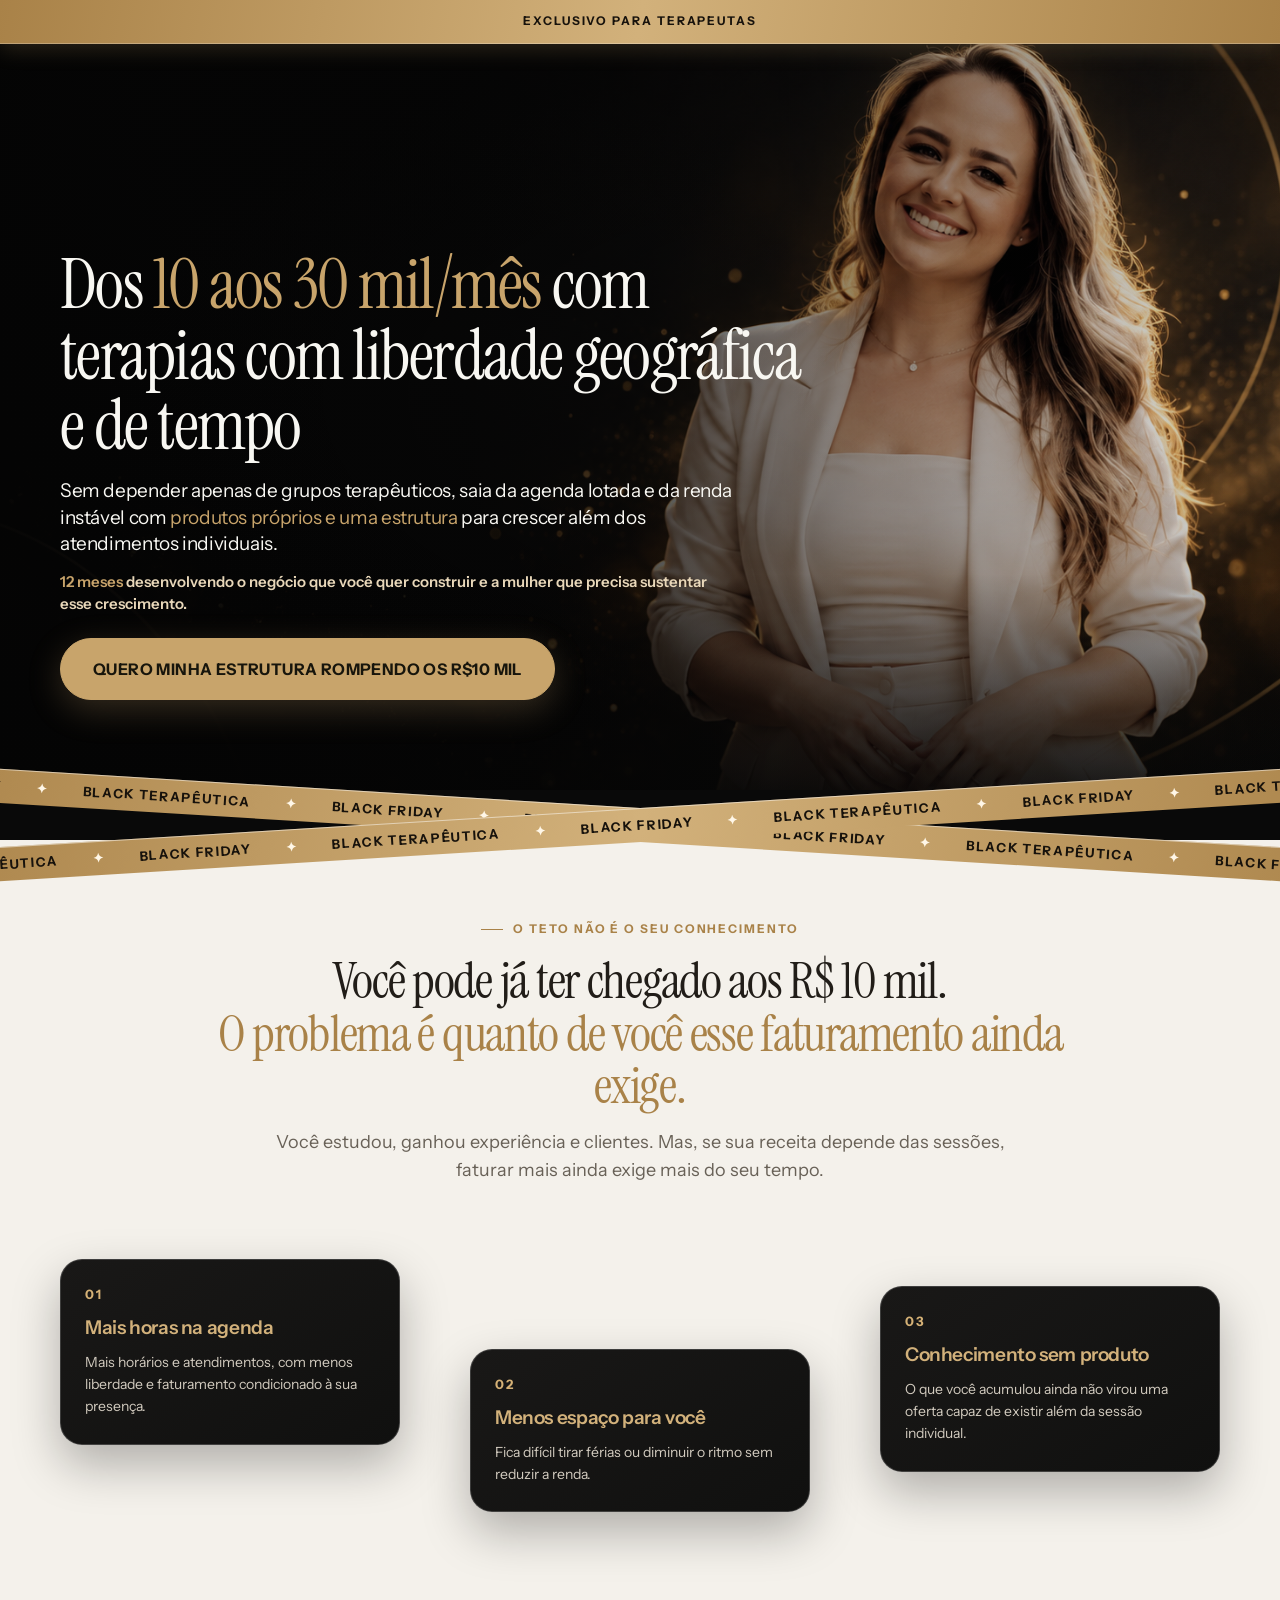
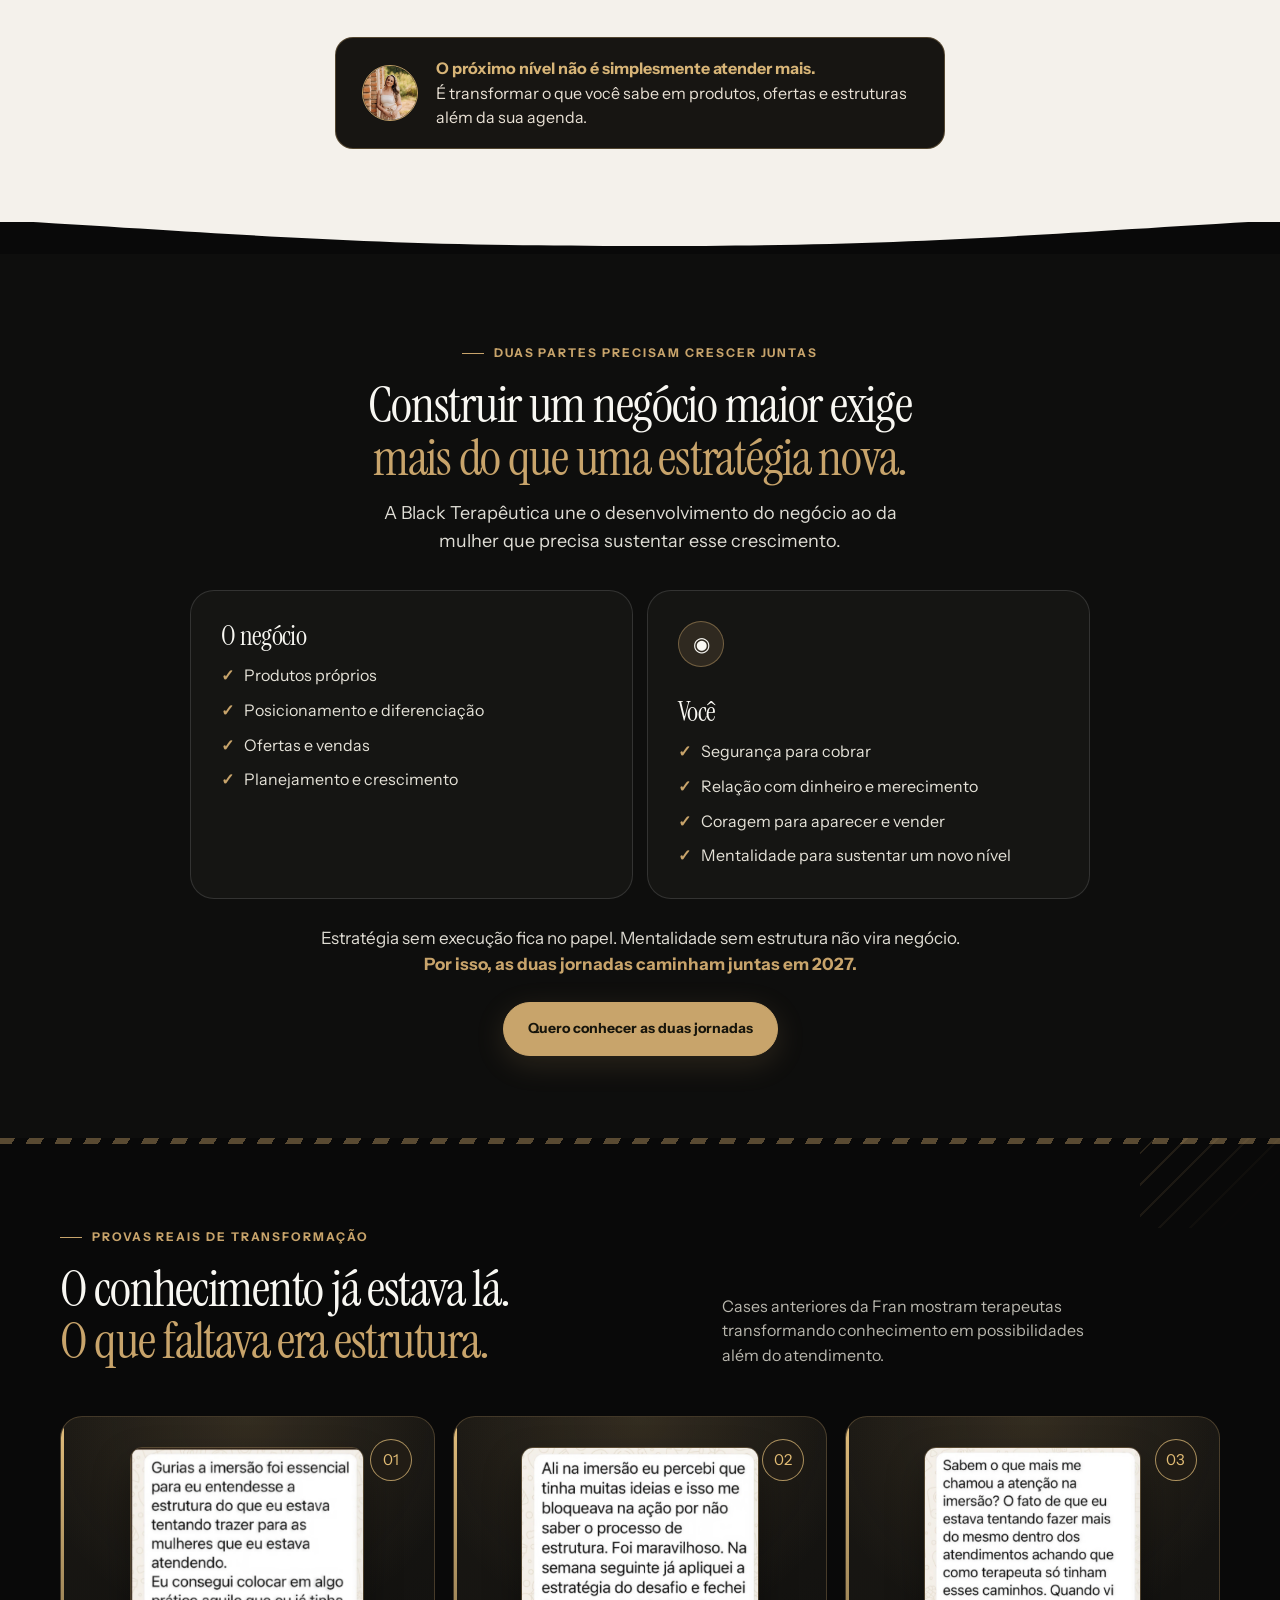
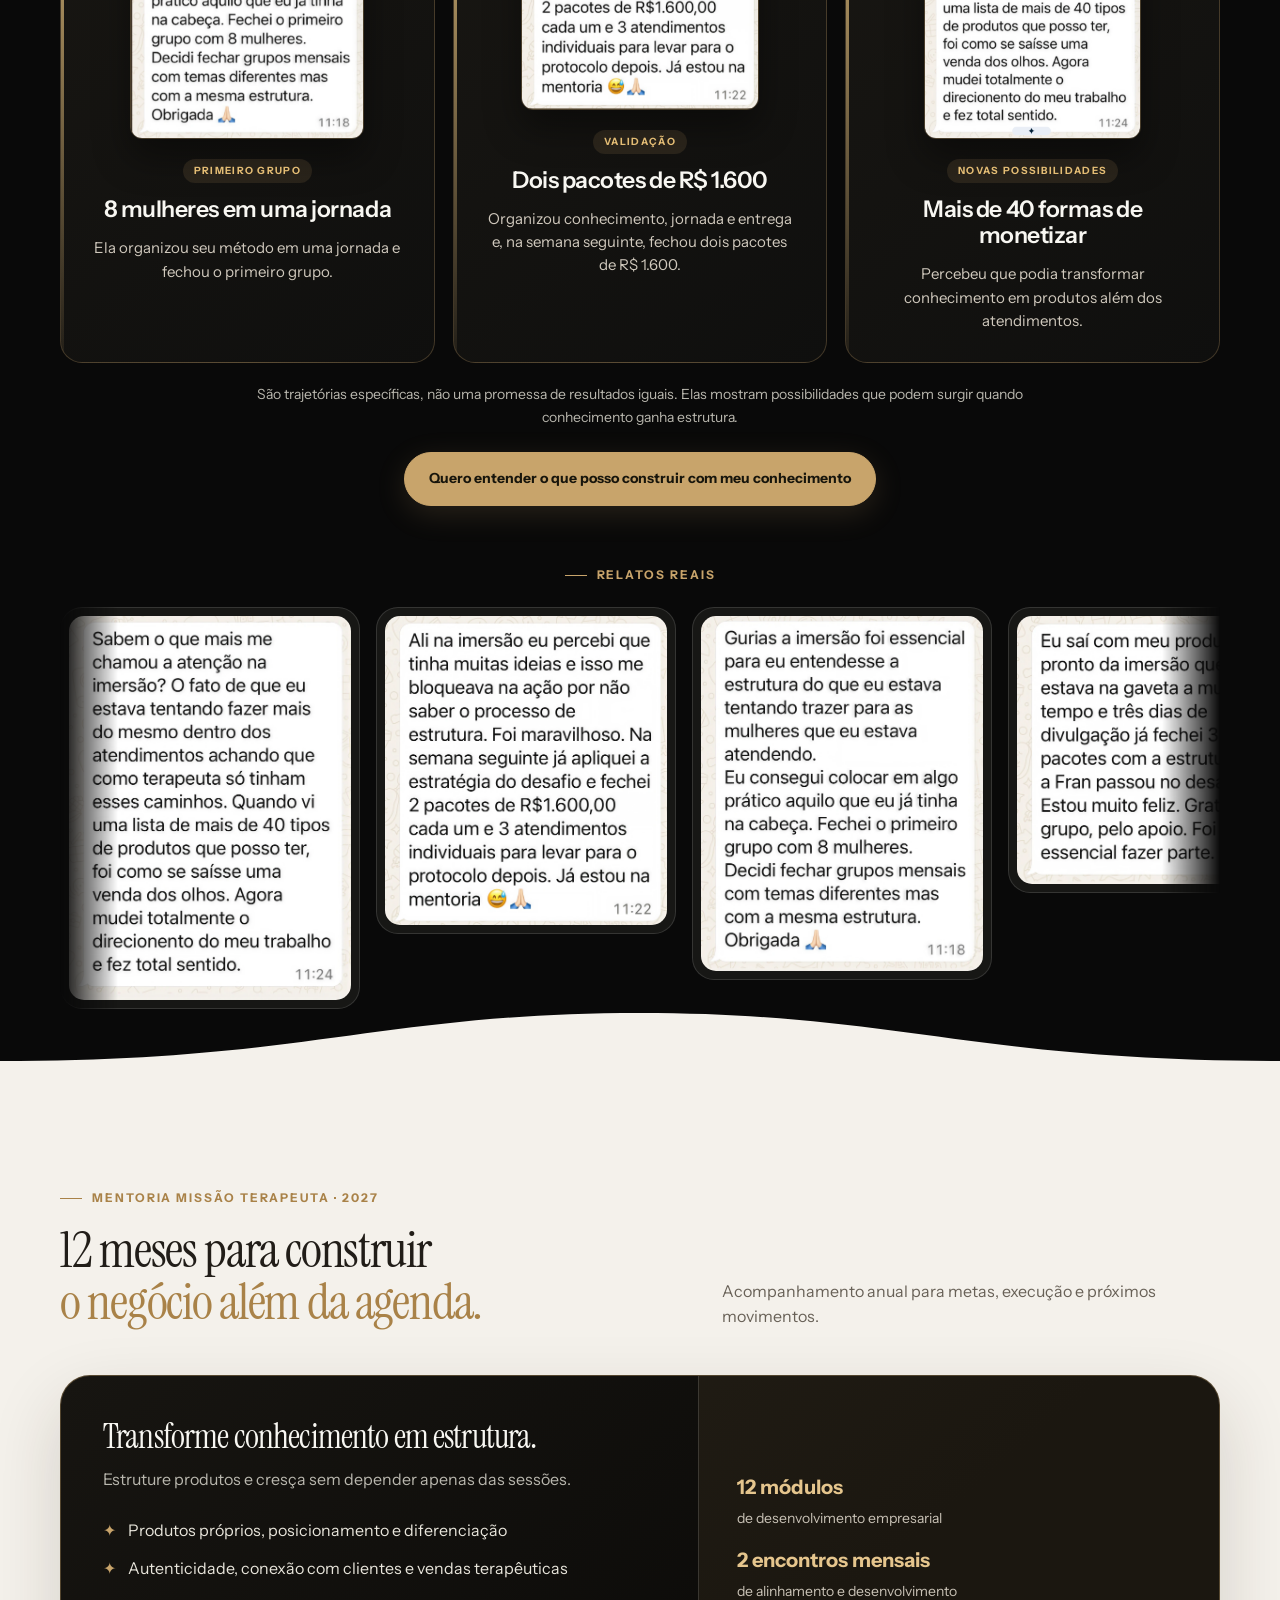
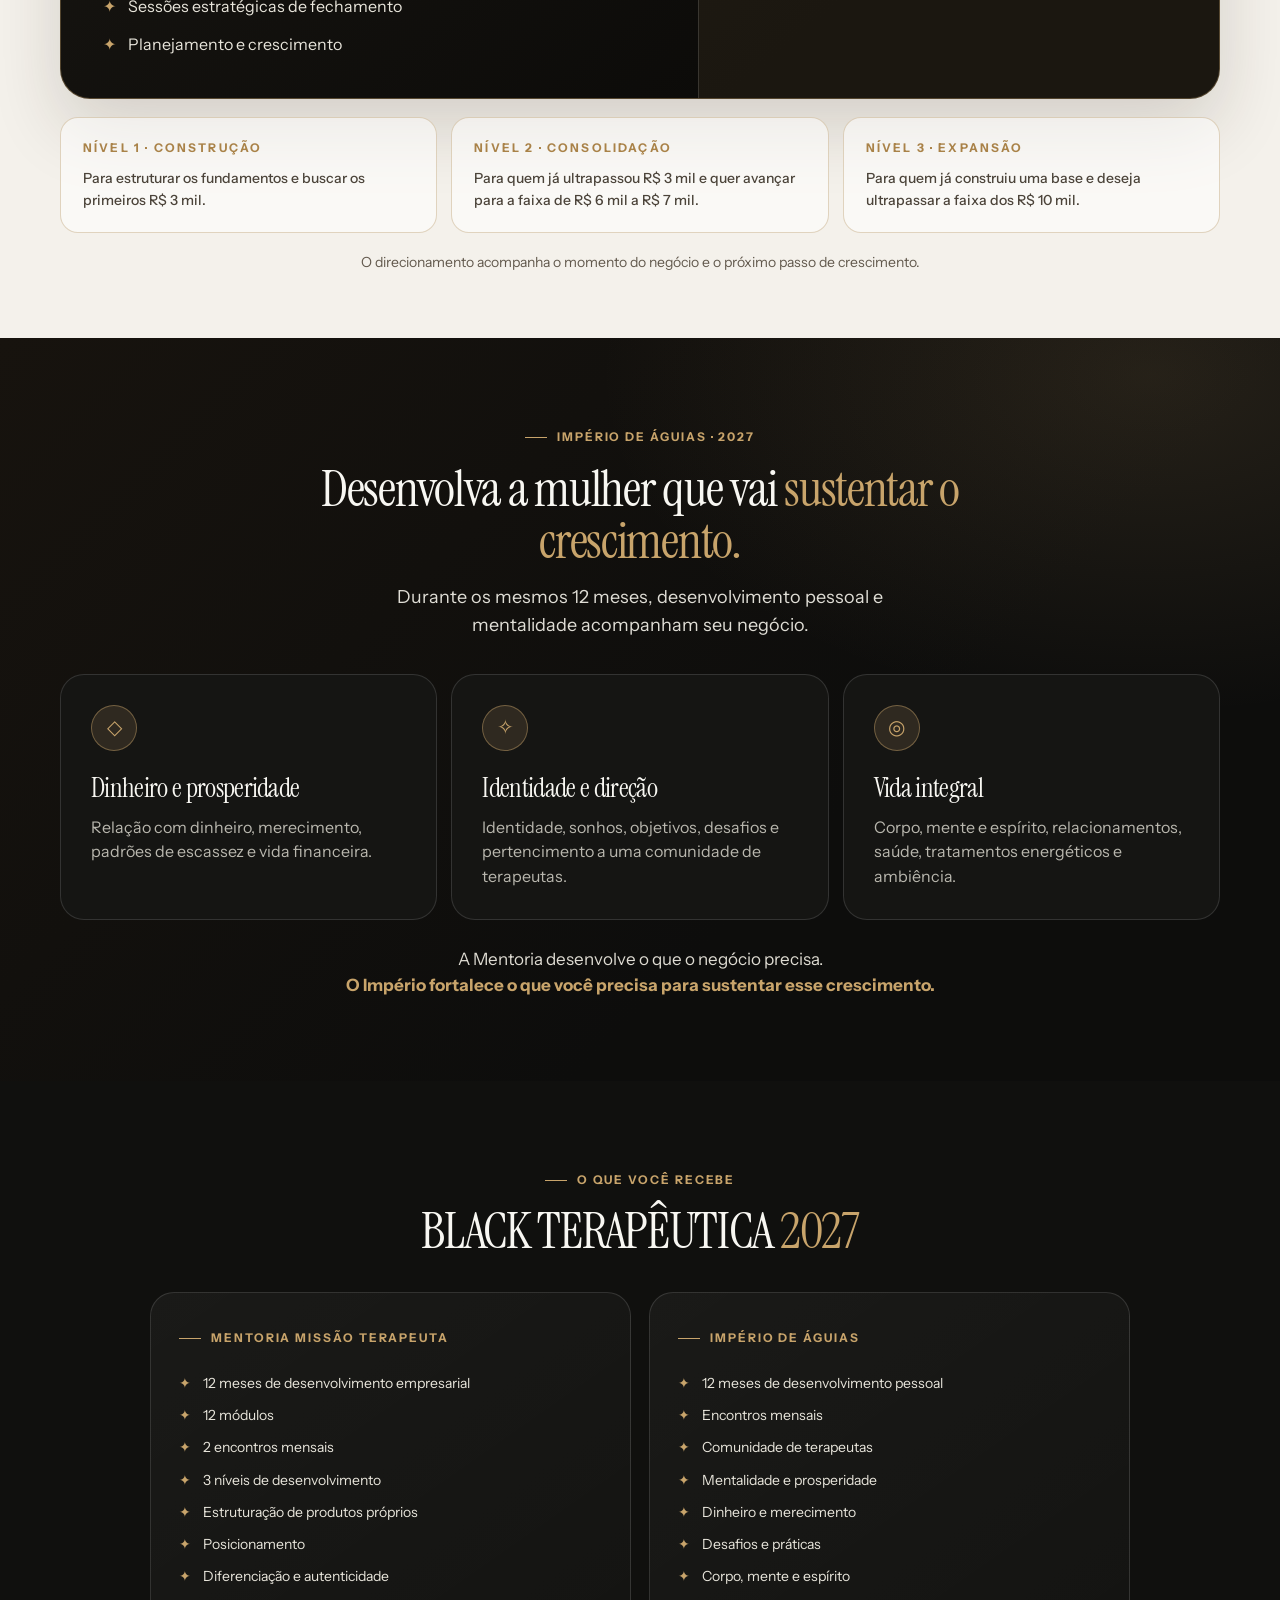
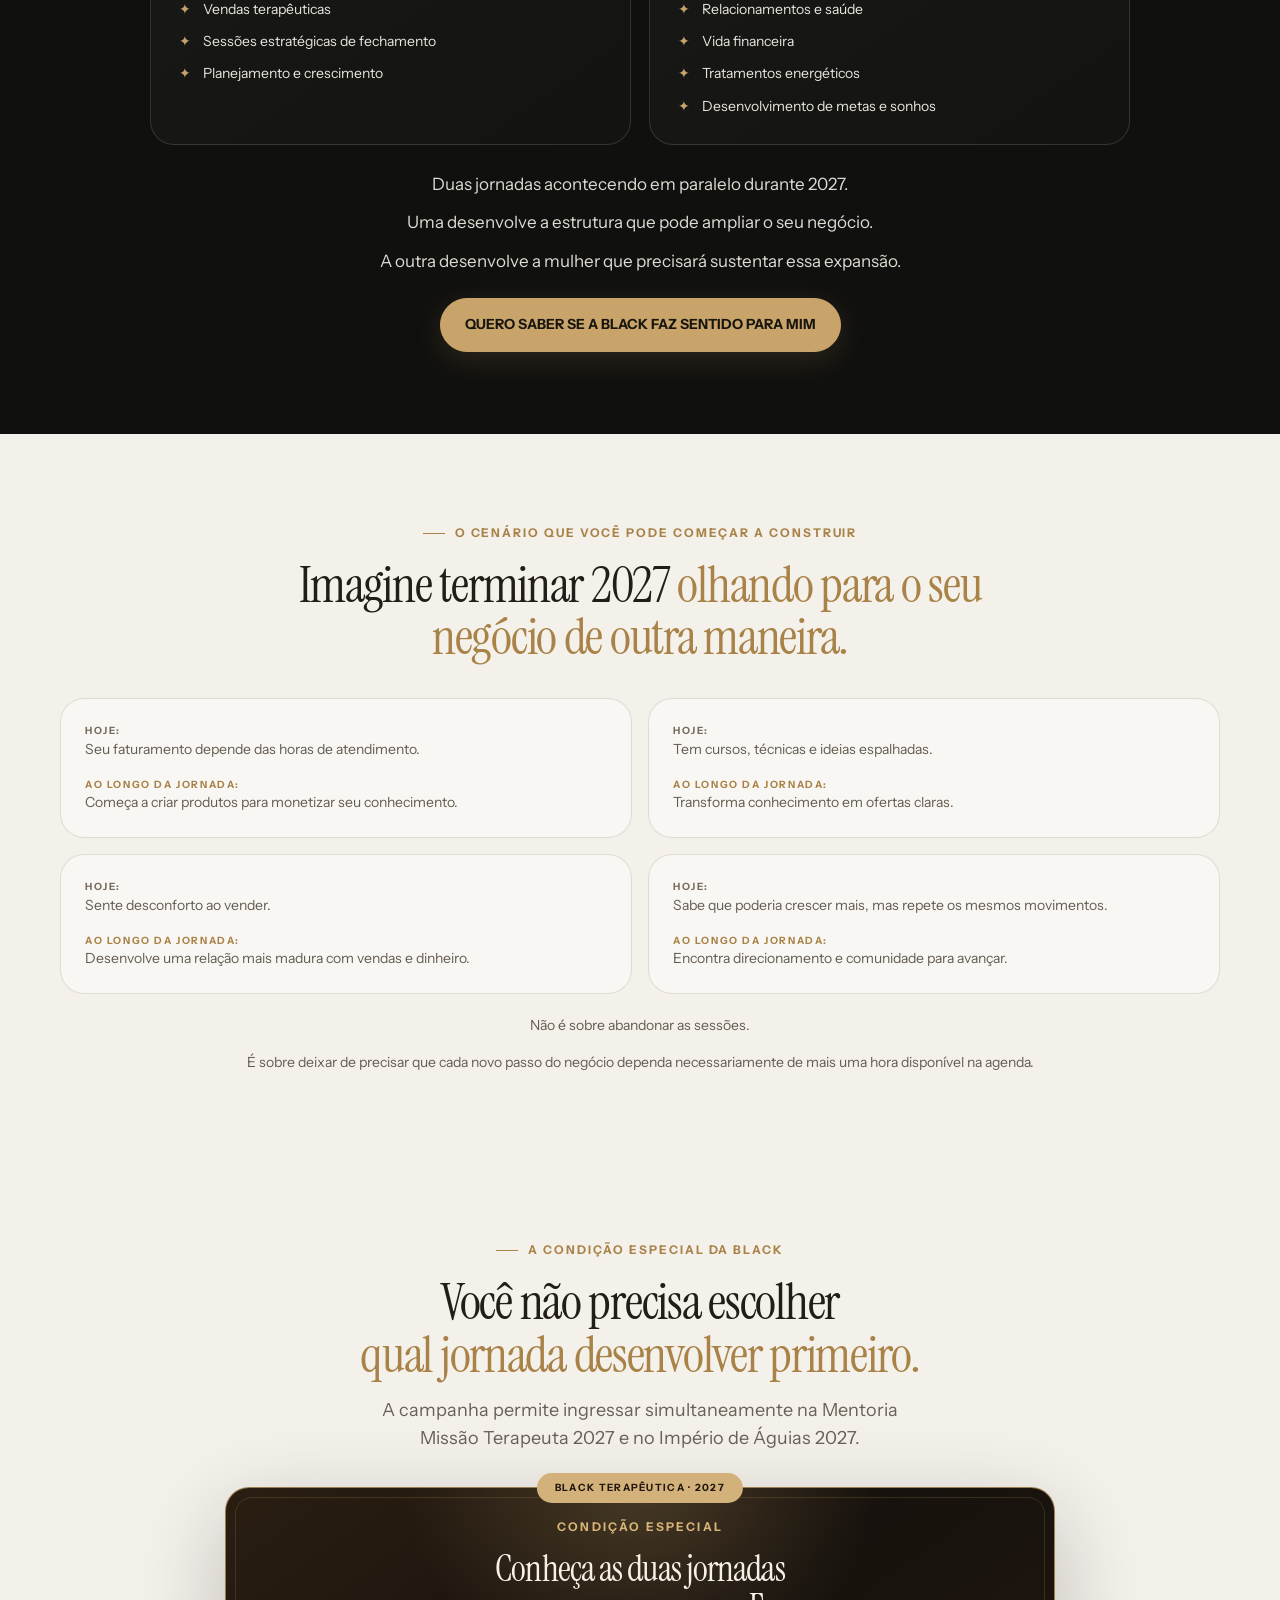
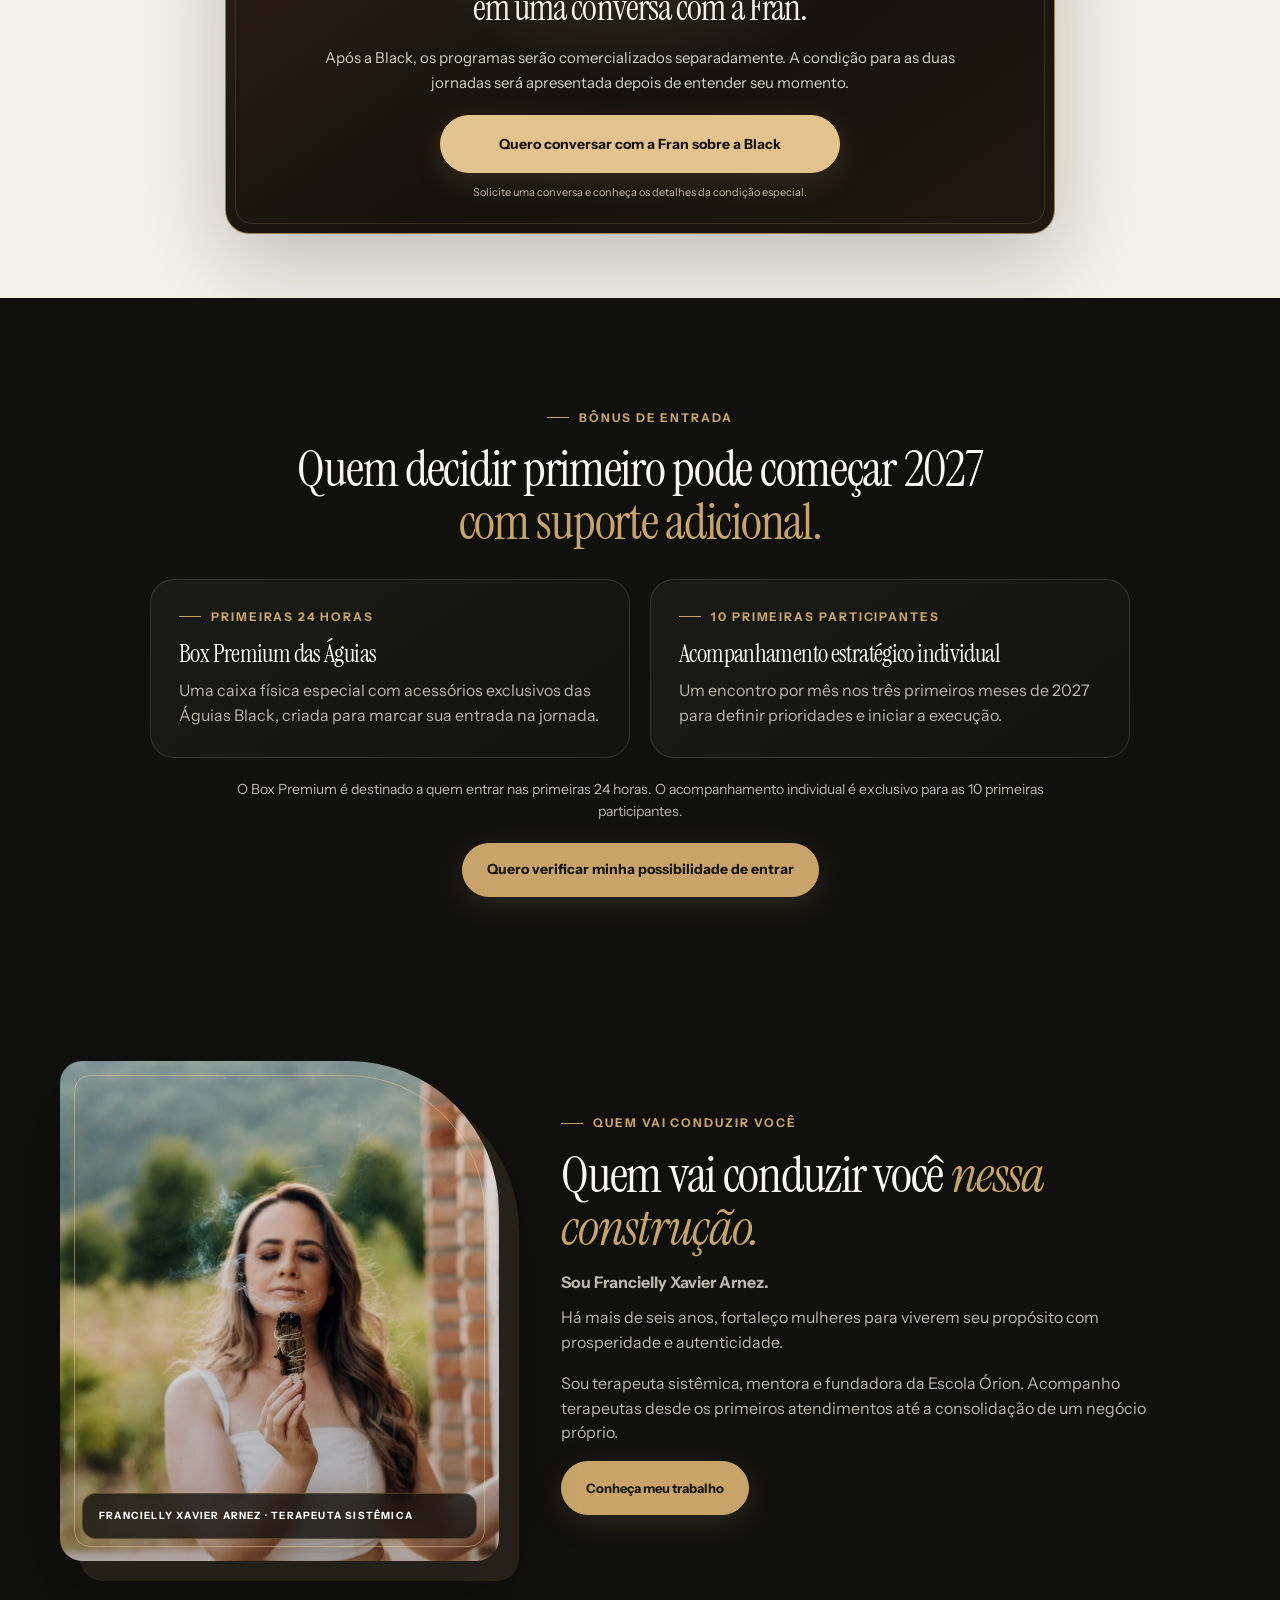
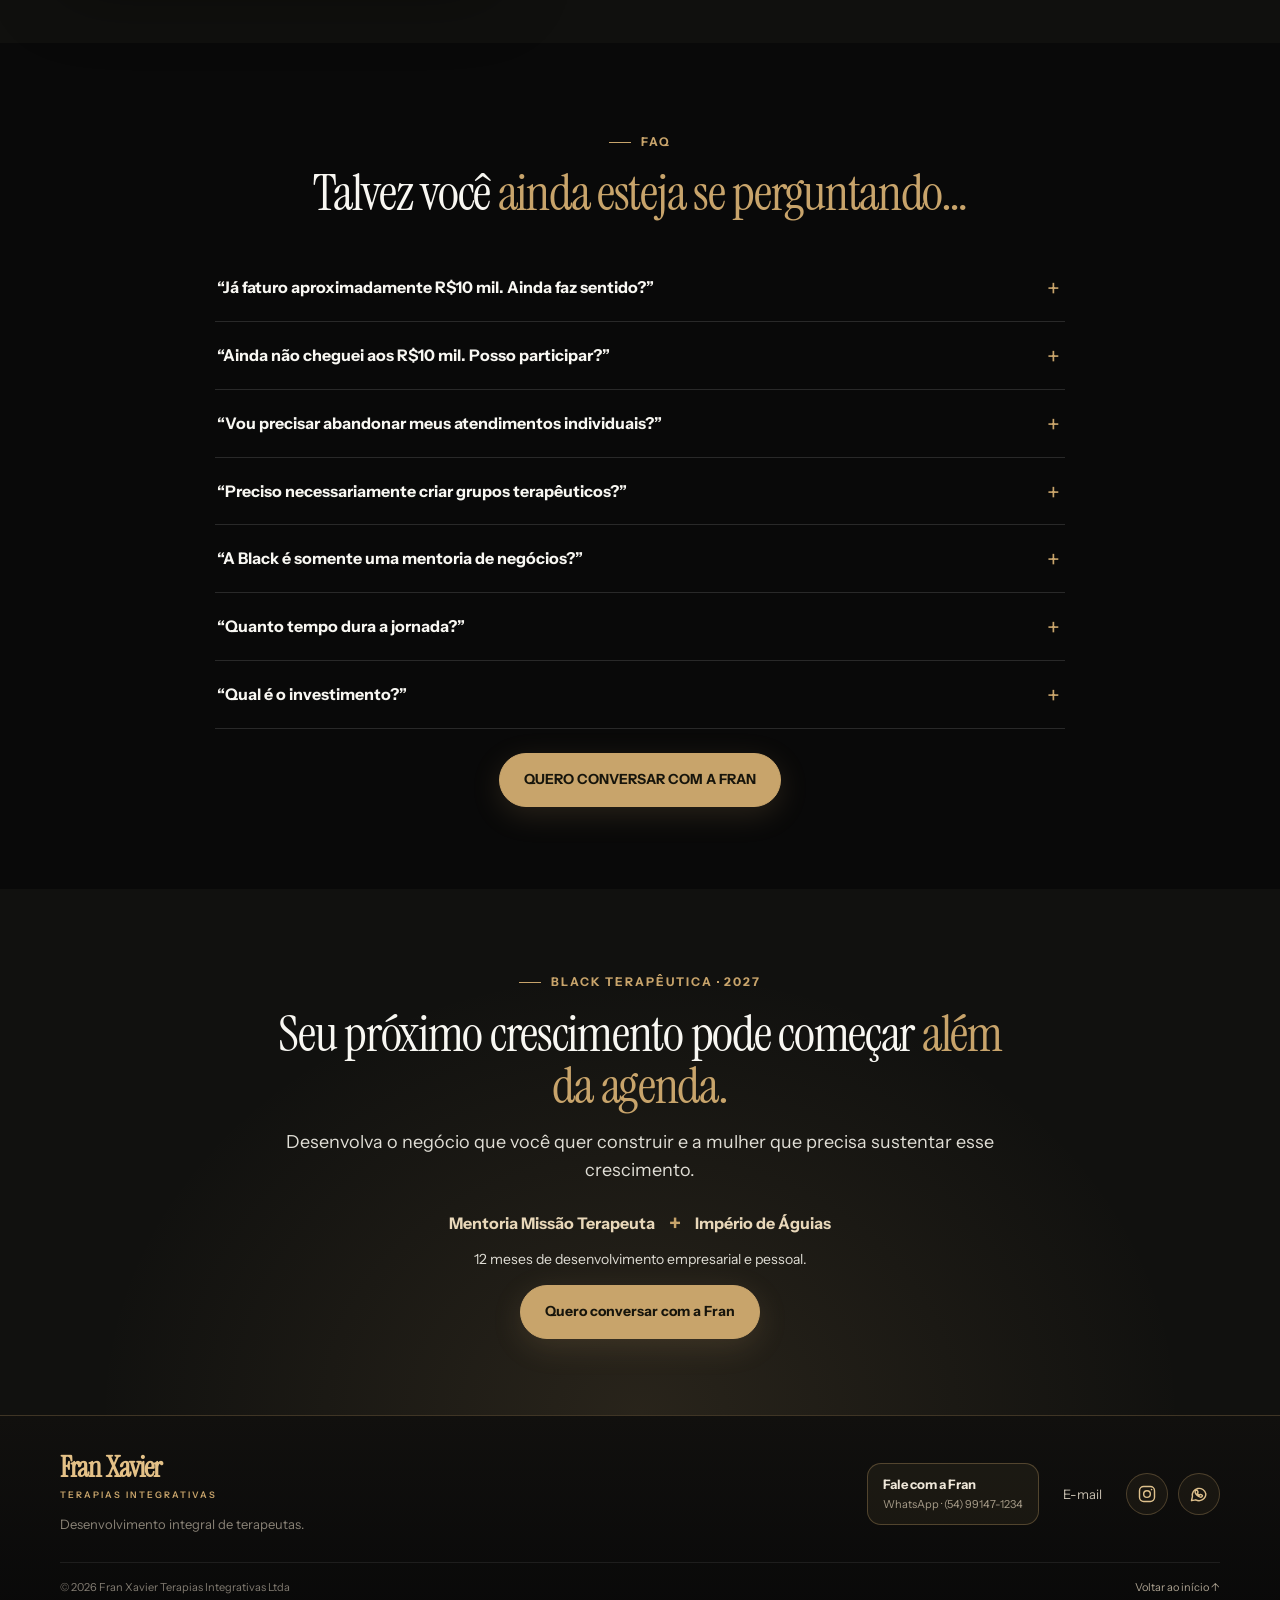
==== commit fc71d4dc: "Remove arrow symbols from Black page" ====
--- a/index.html
+++ b/index.html
@@ -290,23 +290,23 @@
 <body>
   <div class="black-friday" aria-label="Exclusivo para terapeutas"><div class="ticker"><span>Exclusivo para terapeutas</span></div></div>
   <main>
-    <section class="hero" id="inicio"><div class="wrap"><div class="hero-content"><h1>Dos <span class="gold">10 aos 30 mil/mês</span> com terapias com liberdade geográfica e de tempo</h1><h2 class="hero-secondary">Sem depender apenas de grupos terapêuticos saia da agenda lotada e renda que oscila todos os meses construindo <span class="gold">produtos próprios e uma estrutura</span> que te permita crescer sem depender de atendimentos individuais</h2><p class="hero-term"><span class="gold">12 meses</span> desenvolvendo o negócio que você quer construir e a mulher que precisa sustentar esse crescimento.</p><a class="btn" href="#lead-modal" data-open-lead>QUERO MINHA ESTRUTURA ROMPENDO OS R$10 MIL <span aria-hidden="true">↗</span></a></div></div></section>
+    <section class="hero" id="inicio"><div class="wrap"><div class="hero-content"><h1>Dos <span class="gold">10 aos 30 mil/mês</span> com terapias com liberdade geográfica e de tempo</h1><h2 class="hero-secondary">Sem depender apenas de grupos terapêuticos saia da agenda lotada e renda que oscila todos os meses construindo <span class="gold">produtos próprios e uma estrutura</span> que te permita crescer sem depender de atendimentos individuais</h2><p class="hero-term"><span class="gold">12 meses</span> desenvolvendo o negócio que você quer construir e a mulher que precisa sustentar esse crescimento.</p><a class="btn" href="#lead-modal" data-open-lead>QUERO MINHA ESTRUTURA ROMPENDO OS R$10 MIL </a></div></div></section>
     <div class="black-friday-cross" aria-label="Faixas decorativas Black Friday"><div class="cross-ribbon"><div class="cross-track" aria-hidden="true"><span>Black Friday</span><span>Black Terapêutica</span><span>Black Friday</span><span>Black Terapêutica</span><span>Black Friday</span><span>Black Terapêutica</span><span>Black Friday</span><span>Black Terapêutica</span></div></div><div class="cross-ribbon"><div class="cross-track" aria-hidden="true"><span>Black Terapêutica</span><span>Black Friday</span><span>Black Terapêutica</span><span>Black Friday</span><span>Black Terapêutica</span><span>Black Friday</span><span>Black Terapêutica</span><span>Black Friday</span></div></div></div>
     <section class="section pain-section bf-detail" id="desafio"><div class="wrap"><div class="section-heading center"><span class="eyebrow">O teto não é o seu conhecimento</span><h2>Você pode já ter chegado aos R$ 10 mil.<br><span class="gold">O problema é quanto de você esse faturamento ainda exige.</span></h2><p class="lead">Você estudou, construiu experiência e conquistou clientes. Talvez sua agenda esteja cheia. Mas quando quase toda a receita depende das sessões, para faturar mais você precisa continuar oferecendo mais do seu tempo.</p></div><div class="pain-path-wrap"><div class="pain-stops"><article class="pain-stop"><span class="pain-stop-num">01</span><h3>Mais horas na agenda</h3><p>Mais horários e atendimentos, com menos liberdade e faturamento condicionado à sua presença.</p></article><article class="pain-stop"><span class="pain-stop-num">02</span><h3>Menos espaço para você</h3><p>Fica difícil tirar férias ou diminuir o ritmo sem reduzir a renda.</p></article><article class="pain-stop"><span class="pain-stop-num">03</span><h3>Conhecimento sem produto</h3><p>O que você acumulou ainda não virou uma oferta capaz de existir além da sessão individual.</p></article></div></div><div class="pain-path-foot"><img src="./assets/francielly.webp" alt="Fran Xavier"><p><strong>O próximo nível não é simplesmente atender mais.</strong><br>É transformar o que você sabe em produtos, ofertas e estruturas além da sua agenda.</p></div></div></section>
     <div class="fold-curve-2-3" aria-hidden="true"><svg viewBox="0 -2 1000 34" preserveAspectRatio="none"><path d="M0 -2 C220 15 300 24 500 24 C700 24 780 15 1000 -2 L1000 -14 L0 -14 Z"/></svg></div>
-    <section class="section method-section" id="metodo"><div class="wrap"><div class="section-heading center"><span class="eyebrow">Duas partes precisam crescer juntas</span><h2>Construir um negócio maior exige<br><span class="gold">mais do que uma estratégia nova.</span></h2><p class="lead">A Black Terapêutica une o desenvolvimento do negócio ao da mulher que precisa sustentar esse crescimento.</p></div><div class="method-grid track-grid"><article class="method-card"><div class="icon">↗</div><h3>O negócio</h3><ul class="track-list"><li>Produtos próprios</li><li>Posicionamento e diferenciação</li><li>Ofertas e vendas</li><li>Planejamento e crescimento</li></ul></article><article class="method-card"><div class="icon">◉</div><h3>Você</h3><ul class="track-list"><li>Segurança para cobrar</li><li>Relação com dinheiro e merecimento</li><li>Coragem para aparecer e vender</li><li>Mentalidade para sustentar um novo nível</li></ul></article></div><p class="method-bottom">Estratégia sem execução fica no papel. Mentalidade sem estrutura não vira negócio.<br><strong class="gold">Por isso, as duas jornadas caminham juntas durante 2027.</strong></p><div class="center"><a class="btn" href="#lead-modal" data-open-lead>Quero conhecer as duas jornadas <span aria-hidden="true">↗</span></a></div></div></section>
-    <section class="section program-section bf-detail" id="relatos-cases"><div class="wrap"><div class="offer-intro"><div><span class="eyebrow">Provas reais de transformação</span><h2>O conhecimento já estava lá.<br><span class="gold">O que faltava era estrutura.</span></h2></div><p class="muted">Cases de experiências anteriores conduzidas pela Fran: terapeutas começaram a enxergar o que sabiam além das horas de atendimento.</p></div><div class="program-steps case-grid"><article class="program-step case-step"><div class="step-icon" aria-hidden="true">01</div><img class="case-image" loading="lazy" src="./assets/case-grupo-8.png" alt="Depoimento sobre a criação do primeiro grupo com 8 mulheres"><div class="step-number">Primeiro grupo</div><h3>8 mulheres em uma jornada</h3><p>Ela organizou o método coletivo em uma jornada com começo, meio e fim e fechou seu primeiro grupo, percebendo que podia estruturar o que já sabia.</p></article><article class="program-step case-step"><div class="step-icon" aria-hidden="true">02</div><img class="case-image" loading="lazy" src="./assets/case-pacotes-1600.png" alt="Depoimento sobre o fechamento de dois pacotes de R$ 1.600"><div class="step-number">Validação</div><h3>Dois pacotes de R$ 1.600</h3><p>Depois de organizar conhecimento, jornada e entrega, saiu da paralisia e, na semana seguinte, fechou dois pacotes de R$ 1.600.</p></article><article class="program-step case-step"><div class="step-icon" aria-hidden="true">03</div><img class="case-image" loading="lazy" src="./assets/case-40-formas.png" alt="Depoimento sobre mais de 40 formas de monetizar o conhecimento"><div class="step-number">Novas possibilidades</div><h3>Mais de 40 formas de monetizar</h3><p>Uma terapeuta percebeu que atender não era o único caminho: encontrou dezenas de formatos para transformar conhecimento em produtos.</p></article></div><p class="case-disclaimer">São trajetórias específicas, não uma promessa de resultados iguais. Elas mostram possibilidades que podem surgir quando conhecimento ganha estrutura.</p><div class="case-cta center"><a class="btn btn-outline" href="#lead-modal" data-open-lead>Quero entender o que posso construir com meu conhecimento <span aria-hidden="true">↗</span></a></div><div class="case-testimonials"><span class="eyebrow">Relatos reais</span><div class="testimonial-window" aria-label="Relatos de participantes"><div class="testimonials-track"><article class="testimonial"><img loading="lazy" src="./assets/relato-01.webp" alt="Relato de participante da Imersão Fran Xavier"></article><article class="testimonial"><img loading="lazy" src="./assets/relato-02.webp" alt="Relato de participante da Imersão Fran Xavier"></article><article class="testimonial"><img loading="lazy" src="./assets/relato-03.webp" alt="Relato de participante da Imersão Fran Xavier"></article><article class="testimonial"><img loading="lazy" src="./assets/relato-04.webp" alt="Relato de participante da Imersão Fran Xavier"></article><article class="testimonial" aria-hidden="true"><img loading="lazy" src="./assets/relato-01.webp" alt=""></article><article class="testimonial" aria-hidden="true"><img loading="lazy" src="./assets/relato-02.webp" alt=""></article><article class="testimonial" aria-hidden="true"><img loading="lazy" src="./assets/relato-03.webp" alt=""></article><article class="testimonial" aria-hidden="true"><img loading="lazy" src="./assets/relato-04.webp" alt=""></article></div></div></div></div><div class="offer-wave" aria-hidden="true"><svg viewBox="0 0 1000 105" preserveAspectRatio="none"><path d="M0 48 C240 48 300 0 500 0 C700 0 760 48 1000 48 L1000 105 L0 105 Z"/></svg></div></section>
+    <section class="section method-section" id="metodo"><div class="wrap"><div class="section-heading center"><span class="eyebrow">Duas partes precisam crescer juntas</span><h2>Construir um negócio maior exige<br><span class="gold">mais do que uma estratégia nova.</span></h2><p class="lead">A Black Terapêutica une o desenvolvimento do negócio ao da mulher que precisa sustentar esse crescimento.</p></div><div class="method-grid track-grid"><article class="method-card"><h3>O negócio</h3><ul class="track-list"><li>Produtos próprios</li><li>Posicionamento e diferenciação</li><li>Ofertas e vendas</li><li>Planejamento e crescimento</li></ul></article><article class="method-card"><div class="icon">◉</div><h3>Você</h3><ul class="track-list"><li>Segurança para cobrar</li><li>Relação com dinheiro e merecimento</li><li>Coragem para aparecer e vender</li><li>Mentalidade para sustentar um novo nível</li></ul></article></div><p class="method-bottom">Estratégia sem execução fica no papel. Mentalidade sem estrutura não vira negócio.<br><strong class="gold">Por isso, as duas jornadas caminham juntas durante 2027.</strong></p><div class="center"><a class="btn" href="#lead-modal" data-open-lead>Quero conhecer as duas jornadas </a></div></div></section>
+    <section class="section program-section bf-detail" id="relatos-cases"><div class="wrap"><div class="offer-intro"><div><span class="eyebrow">Provas reais de transformação</span><h2>O conhecimento já estava lá.<br><span class="gold">O que faltava era estrutura.</span></h2></div><p class="muted">Cases de experiências anteriores conduzidas pela Fran: terapeutas começaram a enxergar o que sabiam além das horas de atendimento.</p></div><div class="program-steps case-grid"><article class="program-step case-step"><div class="step-icon" aria-hidden="true">01</div><img class="case-image" loading="lazy" src="./assets/case-grupo-8.png" alt="Depoimento sobre a criação do primeiro grupo com 8 mulheres"><div class="step-number">Primeiro grupo</div><h3>8 mulheres em uma jornada</h3><p>Ela organizou o método coletivo em uma jornada com começo, meio e fim e fechou seu primeiro grupo, percebendo que podia estruturar o que já sabia.</p></article><article class="program-step case-step"><div class="step-icon" aria-hidden="true">02</div><img class="case-image" loading="lazy" src="./assets/case-pacotes-1600.png" alt="Depoimento sobre o fechamento de dois pacotes de R$ 1.600"><div class="step-number">Validação</div><h3>Dois pacotes de R$ 1.600</h3><p>Depois de organizar conhecimento, jornada e entrega, saiu da paralisia e, na semana seguinte, fechou dois pacotes de R$ 1.600.</p></article><article class="program-step case-step"><div class="step-icon" aria-hidden="true">03</div><img class="case-image" loading="lazy" src="./assets/case-40-formas.png" alt="Depoimento sobre mais de 40 formas de monetizar o conhecimento"><div class="step-number">Novas possibilidades</div><h3>Mais de 40 formas de monetizar</h3><p>Uma terapeuta percebeu que atender não era o único caminho: encontrou dezenas de formatos para transformar conhecimento em produtos.</p></article></div><p class="case-disclaimer">São trajetórias específicas, não uma promessa de resultados iguais. Elas mostram possibilidades que podem surgir quando conhecimento ganha estrutura.</p><div class="case-cta center"><a class="btn btn-outline" href="#lead-modal" data-open-lead>Quero entender o que posso construir com meu conhecimento </a></div><div class="case-testimonials"><span class="eyebrow">Relatos reais</span><div class="testimonial-window" aria-label="Relatos de participantes"><div class="testimonials-track"><article class="testimonial"><img loading="lazy" src="./assets/relato-01.webp" alt="Relato de participante da Imersão Fran Xavier"></article><article class="testimonial"><img loading="lazy" src="./assets/relato-02.webp" alt="Relato de participante da Imersão Fran Xavier"></article><article class="testimonial"><img loading="lazy" src="./assets/relato-03.webp" alt="Relato de participante da Imersão Fran Xavier"></article><article class="testimonial"><img loading="lazy" src="./assets/relato-04.webp" alt="Relato de participante da Imersão Fran Xavier"></article><article class="testimonial" aria-hidden="true"><img loading="lazy" src="./assets/relato-01.webp" alt=""></article><article class="testimonial" aria-hidden="true"><img loading="lazy" src="./assets/relato-02.webp" alt=""></article><article class="testimonial" aria-hidden="true"><img loading="lazy" src="./assets/relato-03.webp" alt=""></article><article class="testimonial" aria-hidden="true"><img loading="lazy" src="./assets/relato-04.webp" alt=""></article></div></div></div></div><div class="offer-wave" aria-hidden="true"><svg viewBox="0 0 1000 105" preserveAspectRatio="none"><path d="M0 48 C240 48 300 0 500 0 C700 0 760 48 1000 48 L1000 105 L0 105 Z"/></svg></div></section>
     <section class="section section-tight offer-section bf-detail" id="mentoria"><div class="wrap"><div class="offer-intro"><div><span class="eyebrow">Mentoria Missão Terapeuta · 2027</span><h2>12 meses para construir<br><span class="gold">o negócio além da agenda.</span></h2></div><p class="muted">Acompanhamento empresarial ao longo do ano, com conteúdos e alinhamentos para metas, execução, dificuldades e próximos movimentos.</p></div><div class="offer-box"><div class="offer-main"><h3>Transforme conhecimento em estrutura.</h3><p>Você trabalha as bases para desenvolver produtos e crescer sem depender exclusivamente das sessões.</p><ul class="included"><li>Produtos próprios, posicionamento e diferenciação</li><li>Autenticidade, conexão com clientes e vendas terapêuticas</li><li>Sessões estratégicas de fechamento</li><li>Planejamento e crescimento</li></ul></div><div class="offer-aside"><div class="program-facts"><strong>12 módulos</strong><span>de desenvolvimento empresarial</span><strong>2 encontros mensais</strong><span>de alinhamento e desenvolvimento</span></div></div></div><div class="levels-grid"><article class="level-card"><span class="step-number">Nível 1 · Construção</span><p>Para estruturar os fundamentos e buscar os primeiros R$ 3 mil.</p></article><article class="level-card"><span class="step-number">Nível 2 · Consolidação</span><p>Para quem já ultrapassou R$ 3 mil e quer avançar para a faixa de R$ 6 mil a R$ 7 mil.</p></article><article class="level-card"><span class="step-number">Nível 3 · Expansão</span><p>Para quem já construiu uma base e deseja ultrapassar a faixa dos R$ 10 mil.</p></article></div><p class="program-note">O direcionamento acompanha o estágio do negócio: o desafio de quem busca os primeiros clientes é diferente do de quem já tem agenda cheia e precisa estruturar o próximo crescimento.</p></div></section>
     <section class="section empire-section" id="imperio"><div class="wrap"><div class="section-heading center"><span class="eyebrow">Império de Águias · 2027</span><h2>Desenvolva a mulher que vai <span class="gold">sustentar o crescimento.</span></h2><p class="lead">Durante os mesmos 12 meses, uma jornada de desenvolvimento pessoal e mentalidade acompanha a construção do negócio.</p></div><div class="method-grid empire-grid"><article class="method-card"><div class="icon">◇</div><h3>Dinheiro e prosperidade</h3><p>Relação com dinheiro, merecimento, padrões de escassez e vida financeira.</p></article><article class="method-card"><div class="icon">✧</div><h3>Identidade e direção</h3><p>Identidade, sonhos, objetivos, desafios e pertencimento a uma comunidade de terapeutas.</p></article><article class="method-card"><div class="icon">◎</div><h3>Vida integral</h3><p>Corpo, mente e espírito, relacionamentos, saúde, tratamentos energéticos e ambiência.</p></article></div><p class="method-bottom">A Mentoria desenvolve o que o negócio precisa.<br><strong class="gold">O Império fortalece o que você precisa para sustentar esse crescimento.</strong></p></div></section>
     <section class="section receive-section" id="incluido"><div class="wrap"><div class="section-heading center"><span class="eyebrow">O QUE VOCÊ RECEBE</span><h2>BLACK TERAPÊUTICA <span class="gold">2027</span></h2></div><div class="cards receive-grid"><article class="card"><span class="eyebrow">MENTORIA MISSÃO TERAPEUTA</span><ul class="included receive-list"><li>12 meses de desenvolvimento empresarial</li><li>12 módulos</li><li>2 encontros mensais</li><li>3 níveis de desenvolvimento</li><li>Estruturação de produtos próprios</li><li>Posicionamento</li><li>Diferenciação e autenticidade</li><li>Vendas terapêuticas</li><li>Sessões estratégicas de fechamento</li><li>Planejamento e crescimento</li></ul></article><article class="card"><span class="eyebrow">IMPÉRIO DE ÁGUIAS</span><ul class="included receive-list"><li>12 meses de desenvolvimento pessoal</li><li>Encontros mensais</li><li>Comunidade de terapeutas</li><li>Mentalidade e prosperidade</li><li>Dinheiro e merecimento</li><li>Desafios e práticas</li><li>Corpo, mente e espírito</li><li>Relacionamentos e saúde</li><li>Vida financeira</li><li>Tratamentos energéticos</li><li>Desenvolvimento de metas e sonhos</li></ul></article></div><div class="method-bottom"><p>Duas jornadas acontecendo em paralelo durante 2027.</p><p>Uma desenvolve a estrutura que pode ampliar o seu negócio.</p><p>A outra desenvolve a mulher que precisará sustentar essa expansão.</p></div><div class="center"><a class="btn" href="#lead-modal" data-open-lead>QUERO SABER SE A BLACK FAZ SENTIDO PARA MIM</a></div></div></section>
     <section class="section scenario-section" id="cenario"><div class="wrap"><div class="section-heading center"><span class="eyebrow">O CENÁRIO QUE VOCÊ PODE COMEÇAR A CONSTRUIR</span><h2>Imagine terminar 2027 <span class="gold">olhando para o seu negócio de outra maneira.</span></h2></div><div class="cards scenario-grid"><article class="card"><span class="scenario-label">Hoje:</span><p>Seu faturamento depende principalmente das horas que você consegue atender.</p><span class="scenario-label gold">Ao longo da jornada:</span><p>Você começa a desenvolver produtos e outras possibilidades para monetizar seu conhecimento.</p></article><article class="card"><span class="scenario-label">Hoje:</span><p>Você possui cursos, técnicas, formações e ideias espalhadas.</p><span class="scenario-label gold">Ao longo da jornada:</span><p>Começa a transformar conhecimento em ofertas mais claras e estruturadas.</p></article><article class="card"><span class="scenario-label">Hoje:</span><p>Você sente desconforto ao vender.</p><span class="scenario-label gold">Ao longo da jornada:</span><p>Desenvolve uma relação mais madura com comunicação, dinheiro e vendas.</p></article><article class="card"><span class="scenario-label">Hoje:</span><p>Você sabe que poderia crescer mais, mas continua repetindo os mesmos movimentos.</p><span class="scenario-label gold">Ao longo da jornada:</span><p>Passa a ter direcionamento, acompanhamento e uma comunidade que também está comprometida com crescimento.</p></article></div><div class="scenario-note"><p>Não é sobre abandonar as sessões.</p><p>É sobre deixar de precisar que cada novo passo do negócio dependa necessariamente de mais uma hora disponível na agenda.</p></div></div></section>
-    <section class="section section-tight offer-section condition-section" id="condicao"><div class="wrap"><div class="section-heading center"><span class="eyebrow">A condição especial da Black</span><h2>Você não precisa escolher<br><span class="gold">qual jornada desenvolver primeiro.</span></h2><p class="lead">A campanha permite ingressar simultaneamente na Mentoria Missão Terapeuta 2027 e no Império de Águias 2027.</p></div><div class="price-banner"><div class="price-tab">Black Terapêutica · 2027</div><div class="price-banner-kicker">Condição especial</div><h3>Conheça as duas jornadas em uma conversa com a Fran.</h3><p class="condition-copy">Após o encerramento da Black, a previsão é que os programas sejam comercializados separadamente. A condição para ingressar nas duas jornadas será apresentada individualmente, depois de entender seu momento e avaliar se esta é a jornada adequada para você.</p><div class="price-action"><a class="btn" href="#lead-modal" data-open-lead>Quero conversar com a Fran sobre a Black <span aria-hidden="true">↗</span></a><small>Solicite uma conversa e conheça os detalhes da condição especial.</small></div></div></div></section>
-    <section class="section bonus-section" id="bonus"><div class="wrap"><div class="section-heading center"><span class="eyebrow">Bônus de entrada</span><h2>Quem decidir primeiro pode começar 2027<br><span class="gold">com suporte adicional.</span></h2></div><div class="cards bonus-grid"><article class="card bonus-card"><span class="eyebrow">Primeiras 24 horas</span><h3>Box Premium das Águias</h3><p>Uma caixa física especial com acessórios exclusivos das Águias Black, criada para marcar sua entrada na jornada.</p></article><article class="card bonus-card"><span class="eyebrow">10 primeiras participantes</span><h3>Acompanhamento estratégico individual</h3><p>Um encontro individual por mês durante os três primeiros meses de 2027, para analisar sua estrutura, identificar prioridades, organizar próximos movimentos e acompanhar o início da execução.</p></article></div><p class="bonus-note">O Box Premium é destinado a quem entrar nas primeiras 24 horas. O acompanhamento individual é exclusivo para as 10 primeiras participantes.</p><div class="center"><a class="btn btn-outline" href="#lead-modal" data-open-lead>Quero verificar minha possibilidade de entrar <span aria-hidden="true">↗</span></a></div></div></section>
-    <section class="section founder"><div class="wrap founder-grid"><div class="founder-photo" role="img" aria-label="Francielly Xavier Arnez"></div><div class="founder-copy"><span class="eyebrow">Quem vai conduzir você</span><h2>Quem vai conduzir você <em class="gold">nessa construção.</em></h2><p class="founder-name"><strong>Sou Francielly Xavier Arnez.</strong></p><p>Há mais de seis anos, dedico minha vida a uma missão muito clara: fortalecer mulheres para que consigam viver, com prosperidade e autenticidade, do propósito que escolheram servir.</p><p>Sou terapeuta sistêmica, mentora de terapeutas e fundadora da Escola Órion de Terapias. Já formei e acompanhei mulheres em diferentes fases da jornada profissional, desde as que estão começando os atendimentos até terapeutas que querem consolidar um negócio sólido e criar suas próprias metodologias.</p><a class="btn btn-outline btn-small" href="https://www.instagram.com/franxavierterapias/" target="_blank" rel="noopener">Conheça meu trabalho <span aria-hidden="true">↗</span></a></div></div></section>
+    <section class="section section-tight offer-section condition-section" id="condicao"><div class="wrap"><div class="section-heading center"><span class="eyebrow">A condição especial da Black</span><h2>Você não precisa escolher<br><span class="gold">qual jornada desenvolver primeiro.</span></h2><p class="lead">A campanha permite ingressar simultaneamente na Mentoria Missão Terapeuta 2027 e no Império de Águias 2027.</p></div><div class="price-banner"><div class="price-tab">Black Terapêutica · 2027</div><div class="price-banner-kicker">Condição especial</div><h3>Conheça as duas jornadas em uma conversa com a Fran.</h3><p class="condition-copy">Após o encerramento da Black, a previsão é que os programas sejam comercializados separadamente. A condição para ingressar nas duas jornadas será apresentada individualmente, depois de entender seu momento e avaliar se esta é a jornada adequada para você.</p><div class="price-action"><a class="btn" href="#lead-modal" data-open-lead>Quero conversar com a Fran sobre a Black </a><small>Solicite uma conversa e conheça os detalhes da condição especial.</small></div></div></div></section>
+    <section class="section bonus-section" id="bonus"><div class="wrap"><div class="section-heading center"><span class="eyebrow">Bônus de entrada</span><h2>Quem decidir primeiro pode começar 2027<br><span class="gold">com suporte adicional.</span></h2></div><div class="cards bonus-grid"><article class="card bonus-card"><span class="eyebrow">Primeiras 24 horas</span><h3>Box Premium das Águias</h3><p>Uma caixa física especial com acessórios exclusivos das Águias Black, criada para marcar sua entrada na jornada.</p></article><article class="card bonus-card"><span class="eyebrow">10 primeiras participantes</span><h3>Acompanhamento estratégico individual</h3><p>Um encontro individual por mês durante os três primeiros meses de 2027, para analisar sua estrutura, identificar prioridades, organizar próximos movimentos e acompanhar o início da execução.</p></article></div><p class="bonus-note">O Box Premium é destinado a quem entrar nas primeiras 24 horas. O acompanhamento individual é exclusivo para as 10 primeiras participantes.</p><div class="center"><a class="btn btn-outline" href="#lead-modal" data-open-lead>Quero verificar minha possibilidade de entrar </a></div></div></section>
+    <section class="section founder"><div class="wrap founder-grid"><div class="founder-photo" role="img" aria-label="Francielly Xavier Arnez"></div><div class="founder-copy"><span class="eyebrow">Quem vai conduzir você</span><h2>Quem vai conduzir você <em class="gold">nessa construção.</em></h2><p class="founder-name"><strong>Sou Francielly Xavier Arnez.</strong></p><p>Há mais de seis anos, dedico minha vida a uma missão muito clara: fortalecer mulheres para que consigam viver, com prosperidade e autenticidade, do propósito que escolheram servir.</p><p>Sou terapeuta sistêmica, mentora de terapeutas e fundadora da Escola Órion de Terapias. Já formei e acompanhei mulheres em diferentes fases da jornada profissional, desde as que estão começando os atendimentos até terapeutas que querem consolidar um negócio sólido e criar suas próprias metodologias.</p><a class="btn btn-outline btn-small" href="https://www.instagram.com/franxavierterapias/" target="_blank" rel="noopener">Conheça meu trabalho </a></div></div></section>
     <section class="section" id="faq"><div class="wrap"><div class="section-heading center"><span class="eyebrow">FAQ</span><h2>Talvez você <span class="gold">ainda esteja se perguntando…</span></h2></div><div class="faq-list"><details class="faq-item"><summary>“Já faturo aproximadamente R$10 mil. Ainda faz sentido?”</summary><p>Sim. A MMT possui o nível Expansão, criado para terapeutas que desejam ultrapassar essa faixa e construir novas possibilidades de crescimento.</p></details><details class="faq-item"><summary>“Ainda não cheguei aos R$10 mil. Posso participar?”</summary><p>Sim. Existem também os níveis Construção e Consolidação para terapeutas em estágios anteriores.</p></details><details class="faq-item"><summary>“Vou precisar abandonar meus atendimentos individuais?”</summary><p>Não. O objetivo é ampliar suas possibilidades e reduzir a dependência exclusiva das sessões como única maneira de crescer.</p></details><details class="faq-item"><summary>“Preciso necessariamente criar grupos terapêuticos?”</summary><p>Não. Grupos são apenas uma possibilidade. Existem diferentes formatos pelos quais o conhecimento terapêutico pode ser estruturado em produtos.</p></details><details class="faq-item"><summary>“A Black é somente uma mentoria de negócios?”</summary><p>Não. A Black reúne a Mentoria Missão Terapeuta, focada no desenvolvimento empresarial, e o Império de Águias, focado em desenvolvimento pessoal e mentalidade.</p></details><details class="faq-item"><summary>“Quanto tempo dura a jornada?”</summary><p>A proposta contempla 12 meses de Mentoria Missão Terapeuta e 12 meses de Império de Águias durante 2027.</p></details><details class="faq-item"><summary>“Qual é o investimento?”</summary><p>Os detalhes da condição especial da Black são apresentados depois de uma conversa com a Fran, para que ela entenda seu momento e avalie se essa é a jornada adequada para você.</p></details></div><div class="faq-cta center"><a class="btn btn-outline" href="#lead-modal" data-open-lead>QUERO CONVERSAR COM A FRAN</a></div></div></section>
-    <section class="final-cta" id="proximo-passo"><div class="wrap"><span class="eyebrow">Black Terapêutica · 2027</span><h2>Seu próximo crescimento pode começar <span class="gold">além da agenda.</span></h2><p class="lead">Desenvolva o negócio que você quer construir e a mulher que precisa sustentar esse crescimento.</p><div class="final-programs"><span>Mentoria Missão Terapeuta</span><span aria-hidden="true">+</span><span>Império de Águias</span></div><p class="final-duration">12 meses de desenvolvimento empresarial e pessoal.</p><a class="btn" href="#lead-modal" data-open-lead>Quero conversar com a Fran <span aria-hidden="true">↗</span></a></div></section>
+    <section class="final-cta" id="proximo-passo"><div class="wrap"><span class="eyebrow">Black Terapêutica · 2027</span><h2>Seu próximo crescimento pode começar <span class="gold">além da agenda.</span></h2><p class="lead">Desenvolva o negócio que você quer construir e a mulher que precisa sustentar esse crescimento.</p><div class="final-programs"><span>Mentoria Missão Terapeuta</span><span aria-hidden="true">+</span><span>Império de Águias</span></div><p class="final-duration">12 meses de desenvolvimento empresarial e pessoal.</p><a class="btn" href="#lead-modal" data-open-lead>Quero conversar com a Fran </a></div></section>
   </main>
-<footer class="footer"><div class="wrap footer-inner"><div class="footer-main"><div class="footer-brand"><a class="brand" href="#inicio" aria-label="Fran Xavier Terapias Integrativas"><span class="brand-wordmark"><span class="brand-name">Fran Xavier</span><span class="brand-subtitle">TERAPIAS INTEGRATIVAS</span></span></a><p>Desenvolvimento integral de terapeutas.</p></div><div class="footer-links"><a class="footer-whatsapp" href="https://wa.me/5554991471234?text=Ol%C3%A1%2C%20vim%20pela%20p%C3%A1gina%20da%20campanha%20Black%20Terap%C3%AAutica%20da%20Fran%20Xavier%20e%20quero%20saber%20mais%20sobre%20a%20mentoria." target="_blank" rel="noopener"><span class="footer-link-icon" aria-hidden="true">↗</span><span><strong>Fale com a Fran</strong><small>WhatsApp · (54) 99147-1234</small></span></a><a href="mailto:franxavier.access@gmail.com">E-mail</a><div class="footer-socials"><a class="social-icon" href="https://www.instagram.com/franxavierterapias/" target="_blank" rel="noopener" aria-label="Instagram da Fran Xavier"><svg viewBox="0 0 24 24" aria-hidden="true"><rect x="3" y="3" width="18" height="18" rx="5"/><circle cx="12" cy="12" r="4"/><circle class="social-dot" cx="17.5" cy="6.7" r="1"/></svg></a><a class="social-icon" href="https://wa.me/5554991471234?text=Ol%C3%A1%2C%20vim%20pela%20p%C3%A1gina%20da%20campanha%20Black%20Terap%C3%AAutica%20da%20Fran%20Xavier%20e%20quero%20saber%20mais%20sobre%20a%20mentoria." target="_blank" rel="noopener" aria-label="WhatsApp da Fran Xavier"><svg viewBox="0 0 24 24" aria-hidden="true"><path d="M20.2 11.8a8.2 8.2 0 0 1-12.1 7.2L3 20l1.1-4.9a8.2 8.2 0 1 1 16.1-3.3Z"/><path d="M8.4 7.8c.2-.4.4-.4.7-.4h.5c.2 0 .4.1.5.4l.7 1.7c.1.2.1.4-.1.6l-.5.6c-.2.2-.2.4-.1.6.5.9 1.2 1.6 2.1 2.1.2.1.4.1.6-.1l.6-.7c.2-.2.4-.2.6-.1l1.7.8c.3.1.4.3.4.5 0 .3-.2 1.1-.7 1.5-.5.5-1.2.7-1.9.5-1.1-.3-2.5-.9-3.9-2.2-1.2-1.1-2-2.5-2.2-3.5-.2-.8 0-1.5.4-2.1Z"/></svg></a></div></div></div><div class="footer-bottom"><span>© <span id="year"></span> Fran Xavier Terapias Integrativas Ltda</span><a href="#inicio">Voltar ao início ↑</a></div></div></footer>
+<footer class="footer"><div class="wrap footer-inner"><div class="footer-main"><div class="footer-brand"><a class="brand" href="#inicio" aria-label="Fran Xavier Terapias Integrativas"><span class="brand-wordmark"><span class="brand-name">Fran Xavier</span><span class="brand-subtitle">TERAPIAS INTEGRATIVAS</span></span></a><p>Desenvolvimento integral de terapeutas.</p></div><div class="footer-links"><a class="footer-whatsapp" href="https://wa.me/5554991471234?text=Ol%C3%A1%2C%20vim%20pela%20p%C3%A1gina%20da%20campanha%20Black%20Terap%C3%AAutica%20da%20Fran%20Xavier%20e%20quero%20saber%20mais%20sobre%20a%20mentoria." target="_blank" rel="noopener"><span><strong>Fale com a Fran</strong><small>WhatsApp · (54) 99147-1234</small></span></a><a href="mailto:franxavier.access@gmail.com">E-mail</a><div class="footer-socials"><a class="social-icon" href="https://www.instagram.com/franxavierterapias/" target="_blank" rel="noopener" aria-label="Instagram da Fran Xavier"><svg viewBox="0 0 24 24" aria-hidden="true"><rect x="3" y="3" width="18" height="18" rx="5"/><circle cx="12" cy="12" r="4"/><circle class="social-dot" cx="17.5" cy="6.7" r="1"/></svg></a><a class="social-icon" href="https://wa.me/5554991471234?text=Ol%C3%A1%2C%20vim%20pela%20p%C3%A1gina%20da%20campanha%20Black%20Terap%C3%AAutica%20da%20Fran%20Xavier%20e%20quero%20saber%20mais%20sobre%20a%20mentoria." target="_blank" rel="noopener" aria-label="WhatsApp da Fran Xavier"><svg viewBox="0 0 24 24" aria-hidden="true"><path d="M20.2 11.8a8.2 8.2 0 0 1-12.1 7.2L3 20l1.1-4.9a8.2 8.2 0 1 1 16.1-3.3Z"/><path d="M8.4 7.8c.2-.4.4-.4.7-.4h.5c.2 0 .4.1.5.4l.7 1.7c.1.2.1.4-.1.6l-.5.6c-.2.2-.2.4-.1.6.5.9 1.2 1.6 2.1 2.1.2.1.4.1.6-.1l.6-.7c.2-.2.4-.2.6-.1l1.7.8c.3.1.4.3.4.5 0 .3-.2 1.1-.7 1.5-.5.5-1.2.7-1.9.5-1.1-.3-2.5-.9-3.9-2.2-1.2-1.1-2-2.5-2.2-3.5-.2-.8 0-1.5.4-2.1Z"/></svg></a></div></div></div><div class="footer-bottom"><span>© <span id="year"></span> Fran Xavier Terapias Integrativas Ltda</span><a href="#inicio">Voltar ao início ↑</a></div></div></footer>
   <dialog class="lead-modal" id="lead-modal" aria-labelledby="lead-modal-title">
     <div class="lead-modal-inner">
       <div class="lead-modal-header">
@@ -320,11 +320,11 @@
         <label class="lead-consent"><input name="consent" type="checkbox" required><span>Autorizo o uso dos meus dados pela equipe Fran Xavier para contato sobre a Black Terapêutica.</span></label>
         <p class="lead-share-note">Seus dados serão enviados à equipe. Em seguida, você poderá enviar sua mensagem pelo WhatsApp.</p>
         <p class="lead-share-note" id="lead-error" role="alert" hidden></p>
-        <button class="btn lead-submit" type="submit">Continuar para o WhatsApp <span aria-hidden="true">↗</span></button>
+        <button class="btn lead-submit" type="submit">Continuar para o WhatsApp </button>
       </form>
     </div>
   </dialog>
-  <div class="mobile-cta"><a class="btn" href="#lead-modal" data-open-lead>QUERO CONVERSAR COM A FRAN ↗</a></div>
+  <div class="mobile-cta"><a class="btn" href="#lead-modal" data-open-lead>QUERO CONVERSAR COM A FRAN</a></div>
   <script>
     (()=>{
       const set=(selector,text)=>{const el=document.querySelector(selector);if(el)el.innerHTML=text};
@@ -374,7 +374,7 @@
           window.location.href='https://wa.me/5554991471234?text='+encodeURIComponent(message);
         } catch (_) {
           error.textContent='Não foi possível salvar seus dados. Verifique sua conexão e tente novamente.'; error.hidden=false;
-        } finally { button.disabled=false; button.textContent='Continuar para o WhatsApp ↗'; }
+        } finally { button.disabled=false; button.textContent='Continuar para o WhatsApp'; }
       });
     })();
   </script>
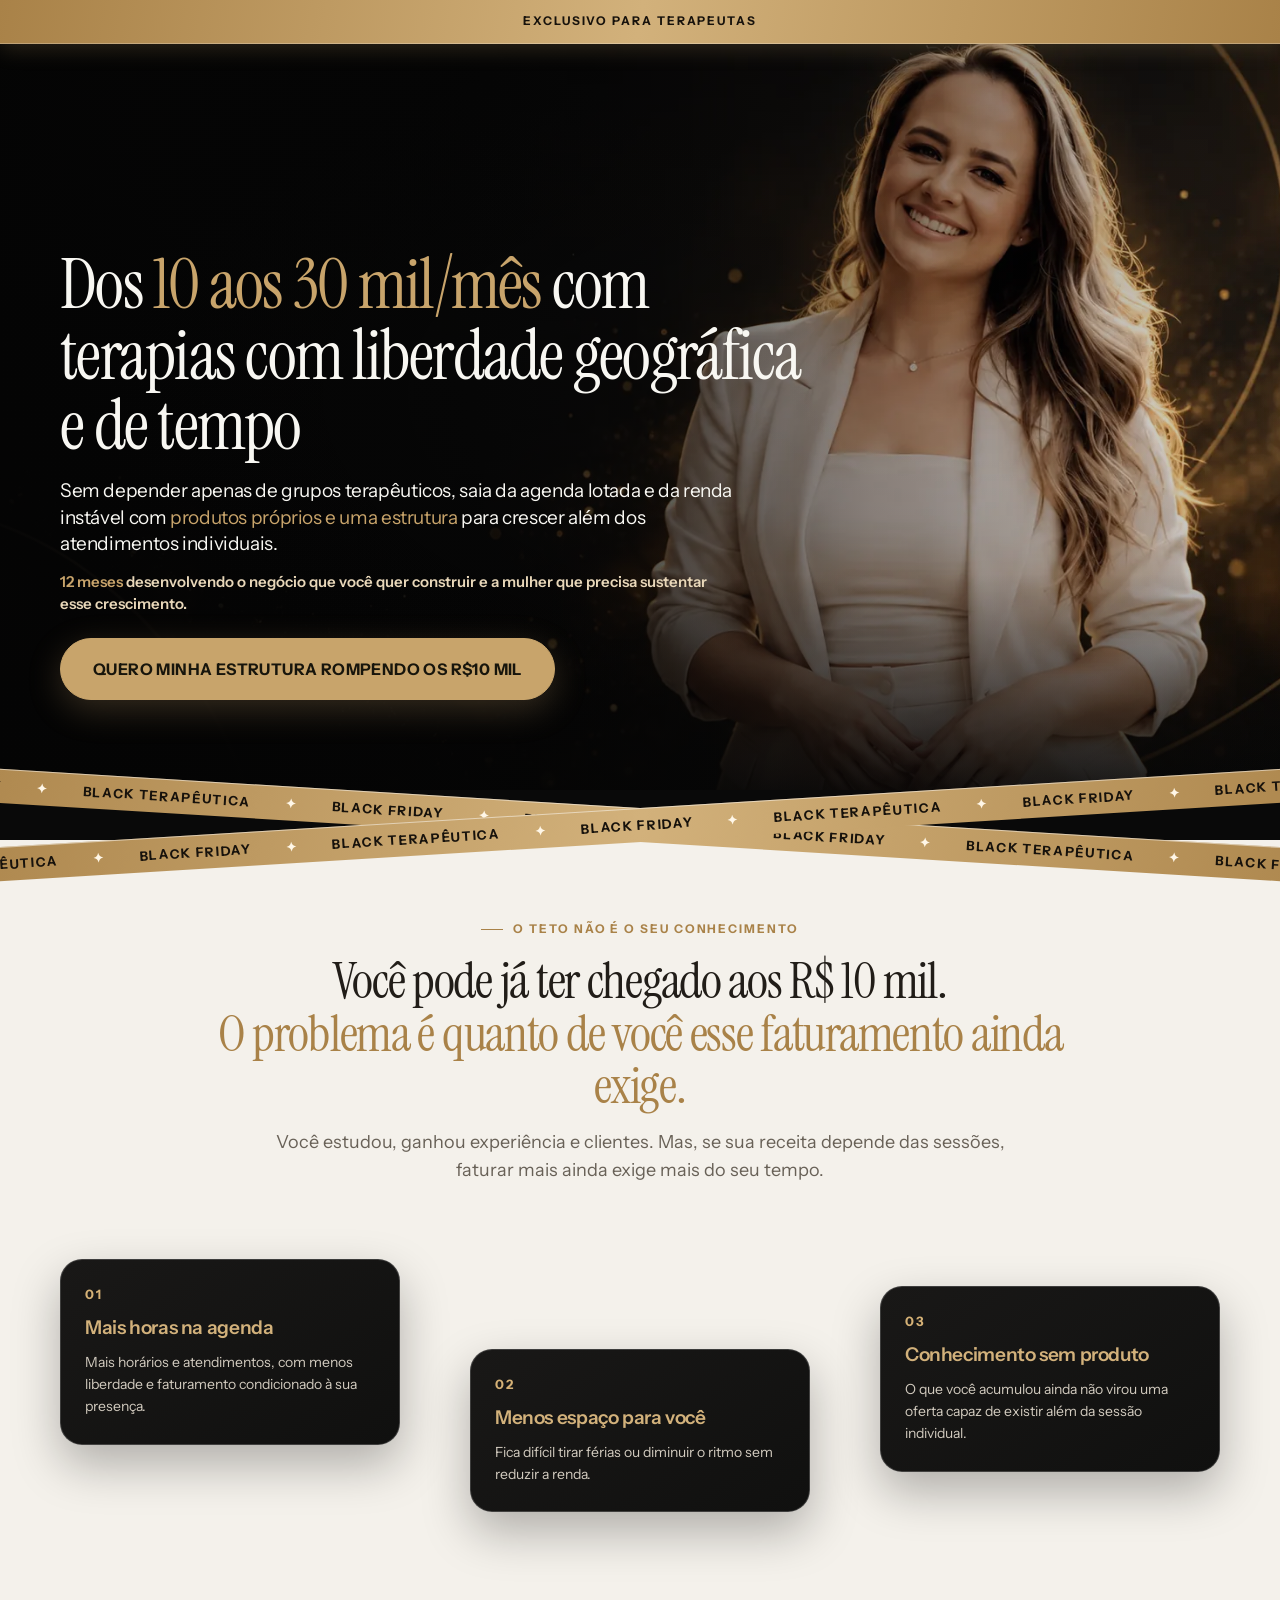
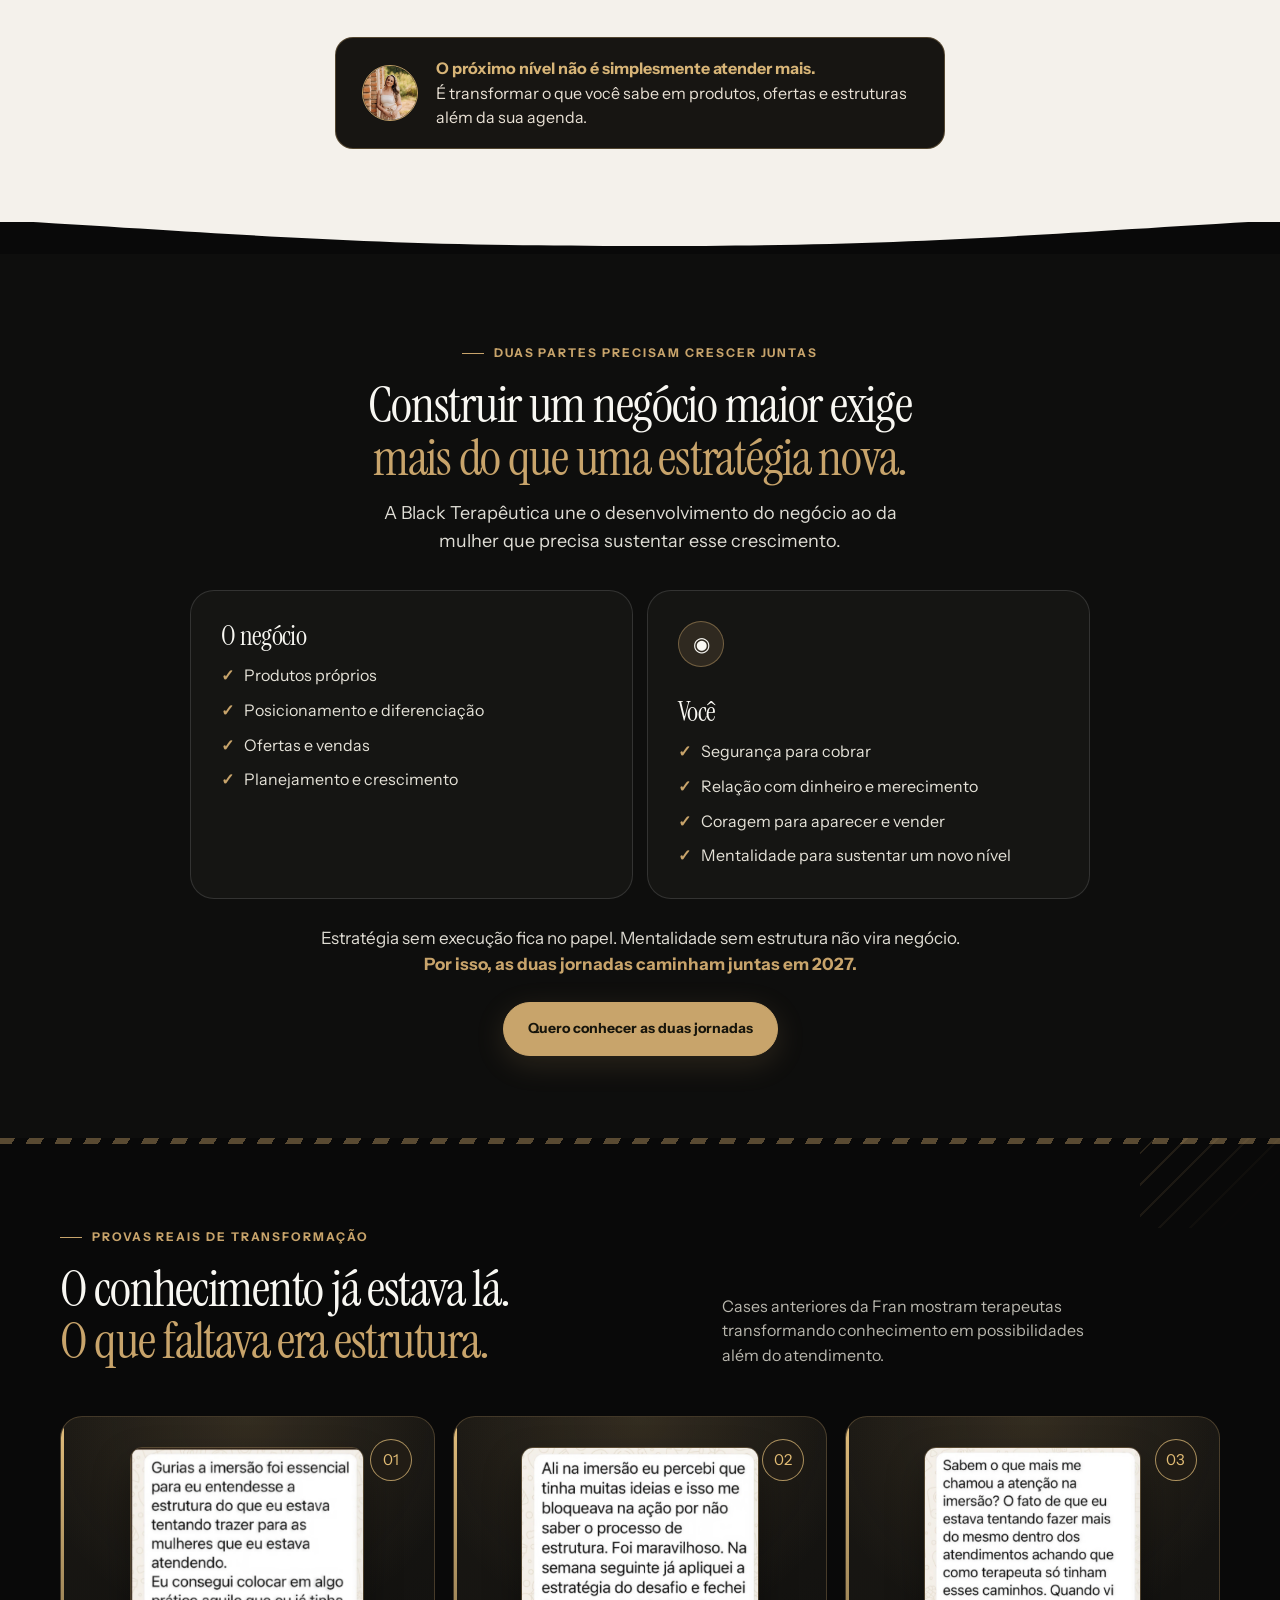
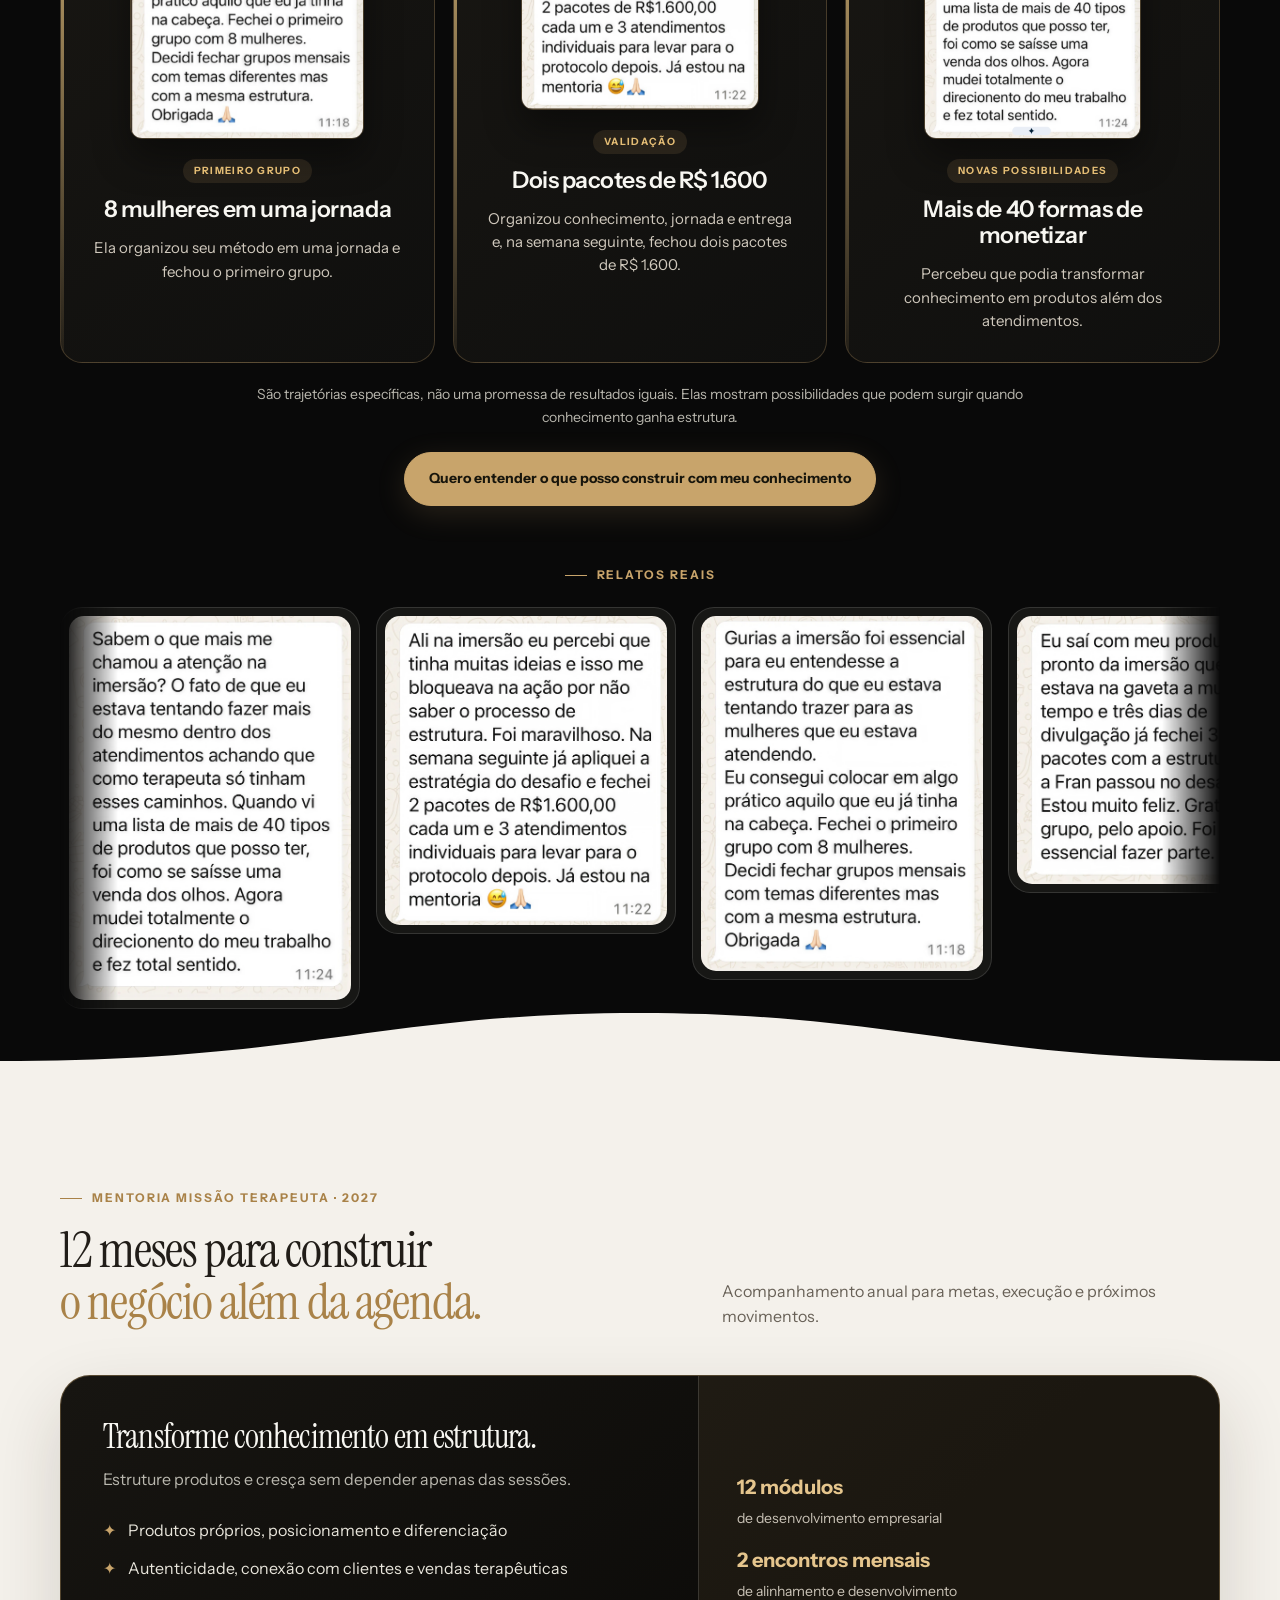
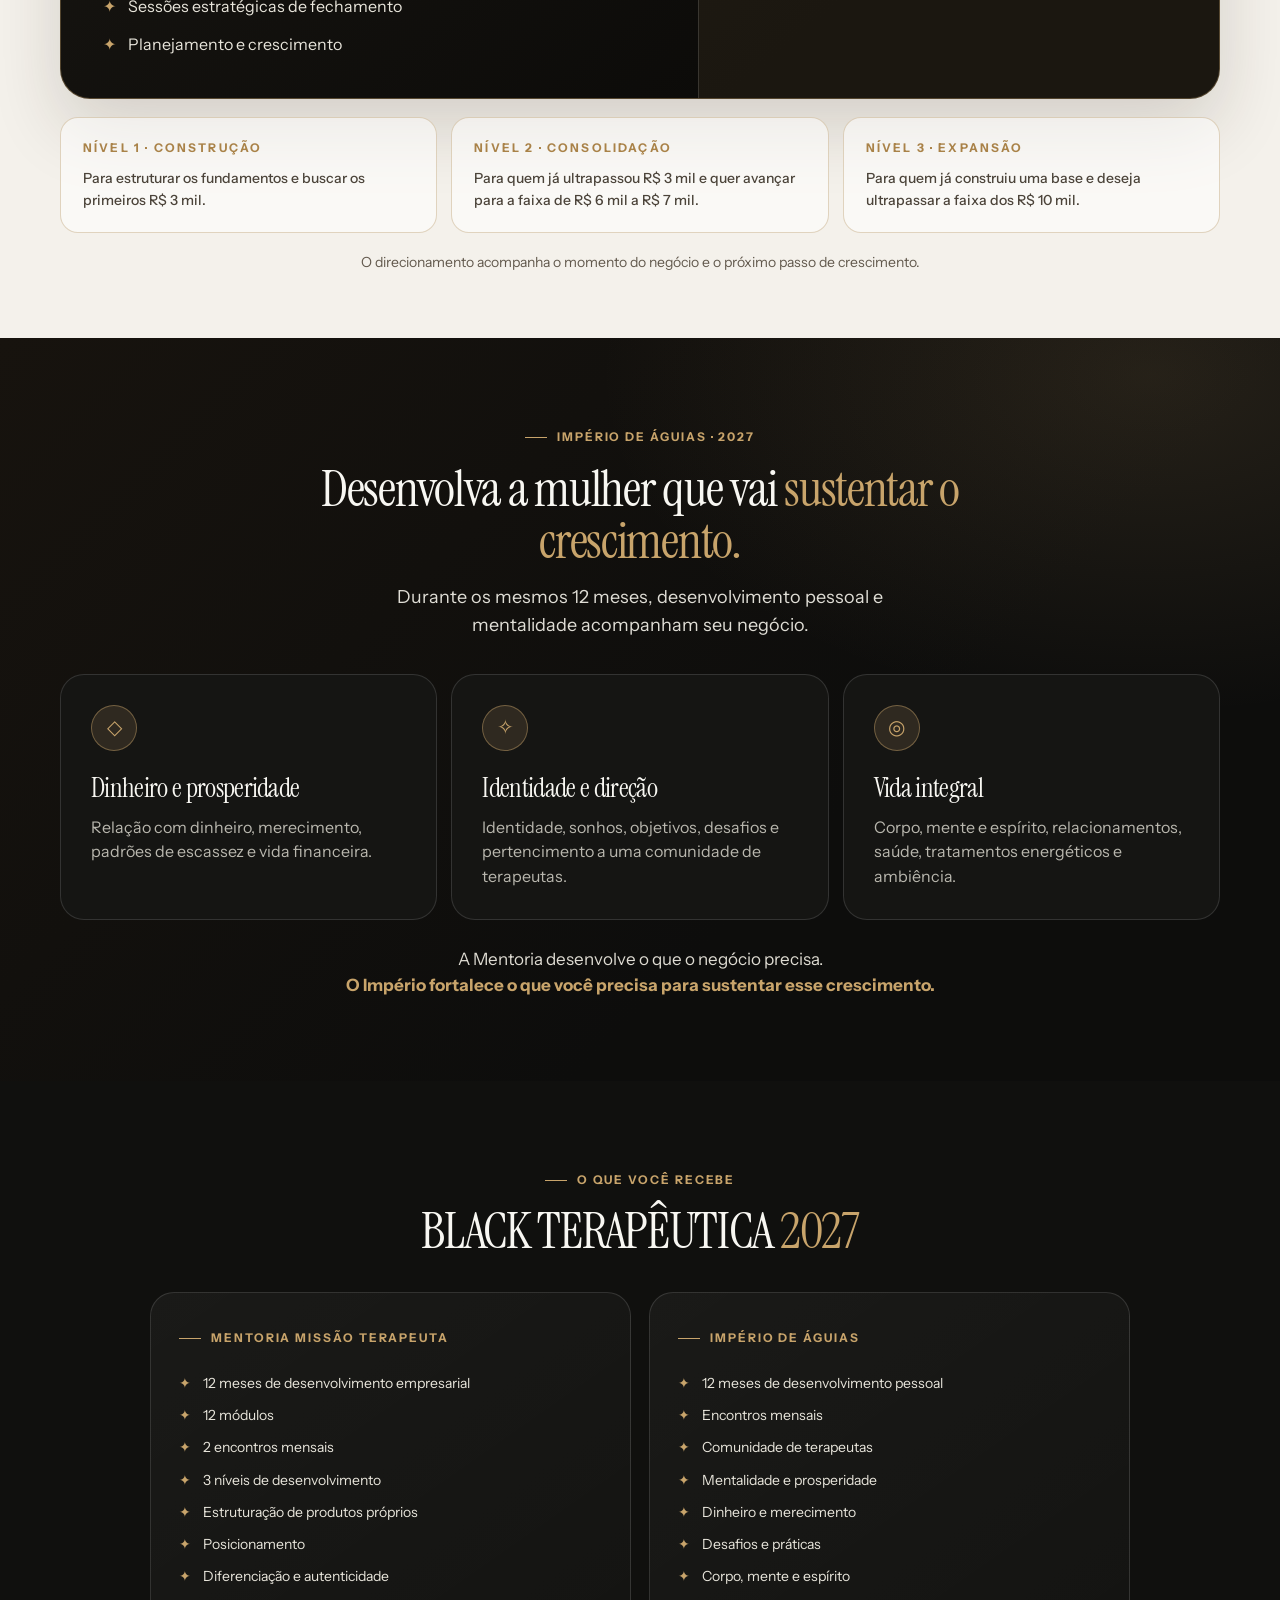
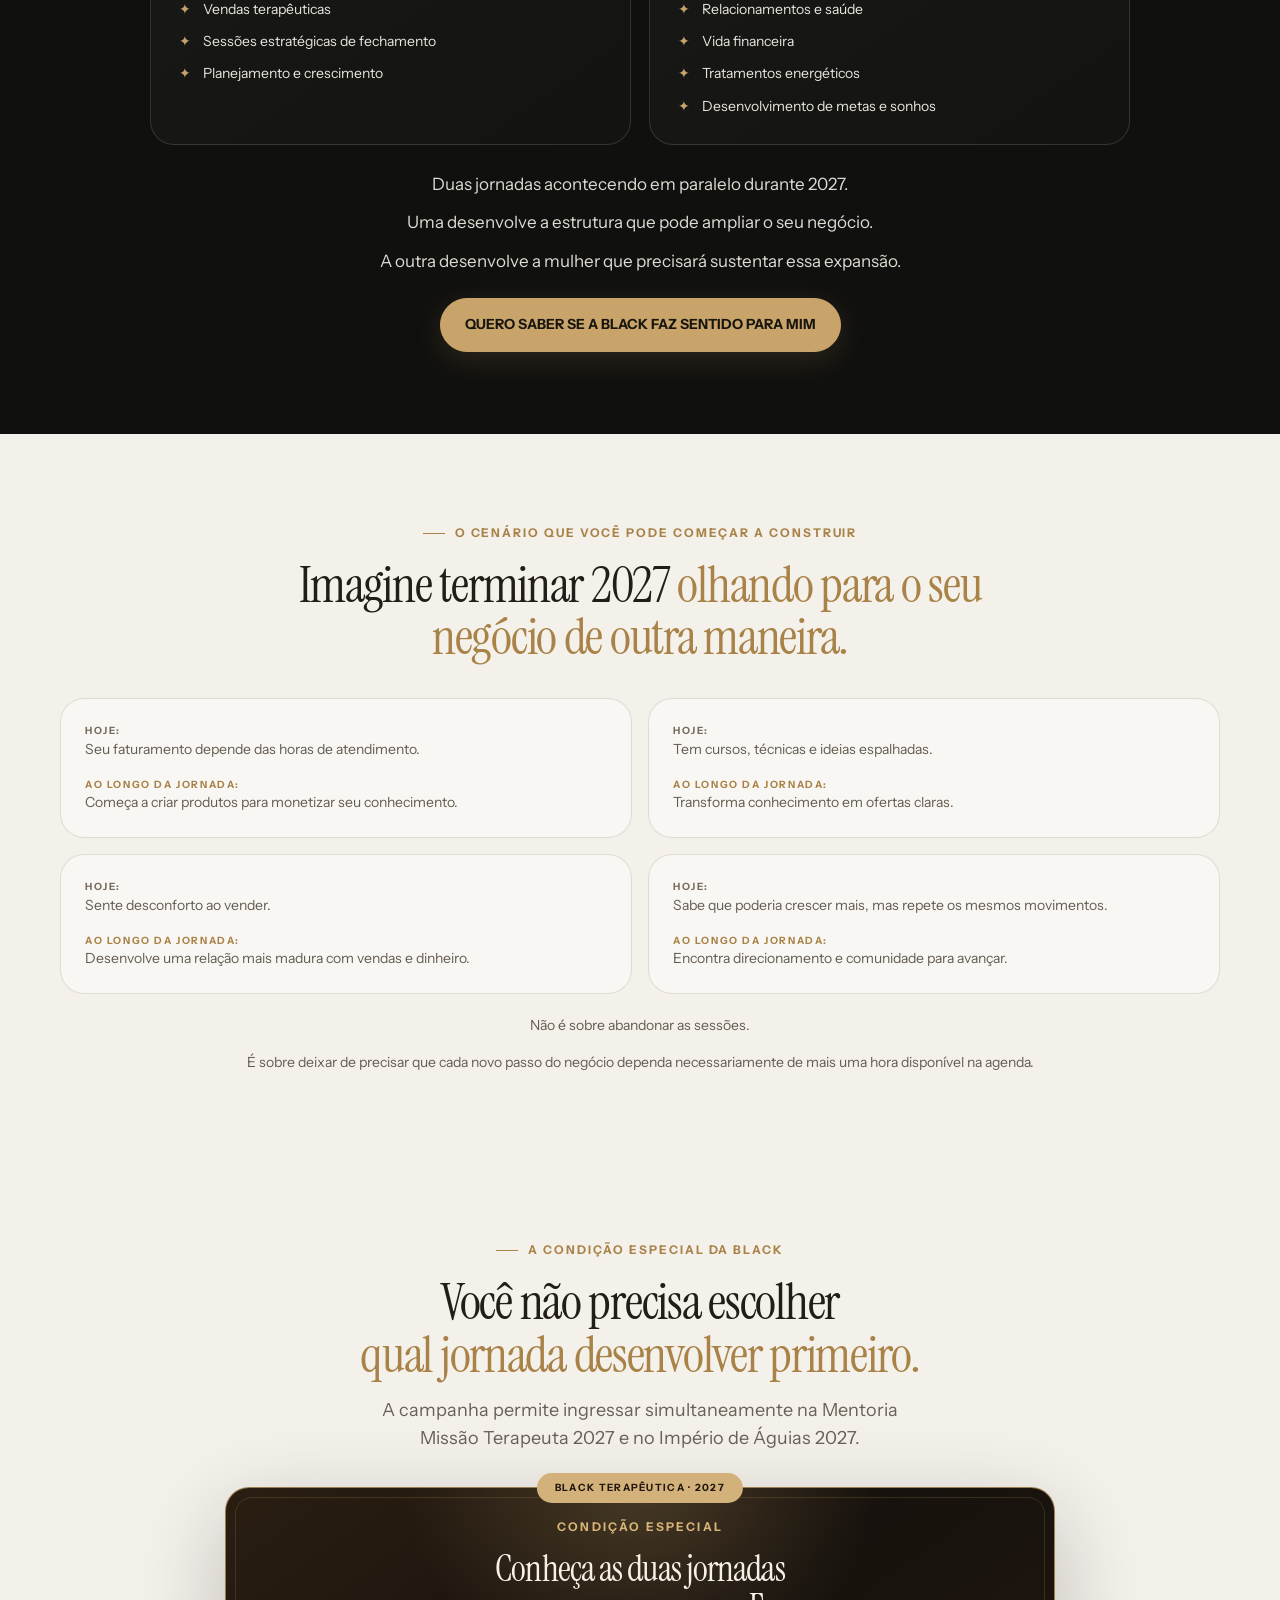
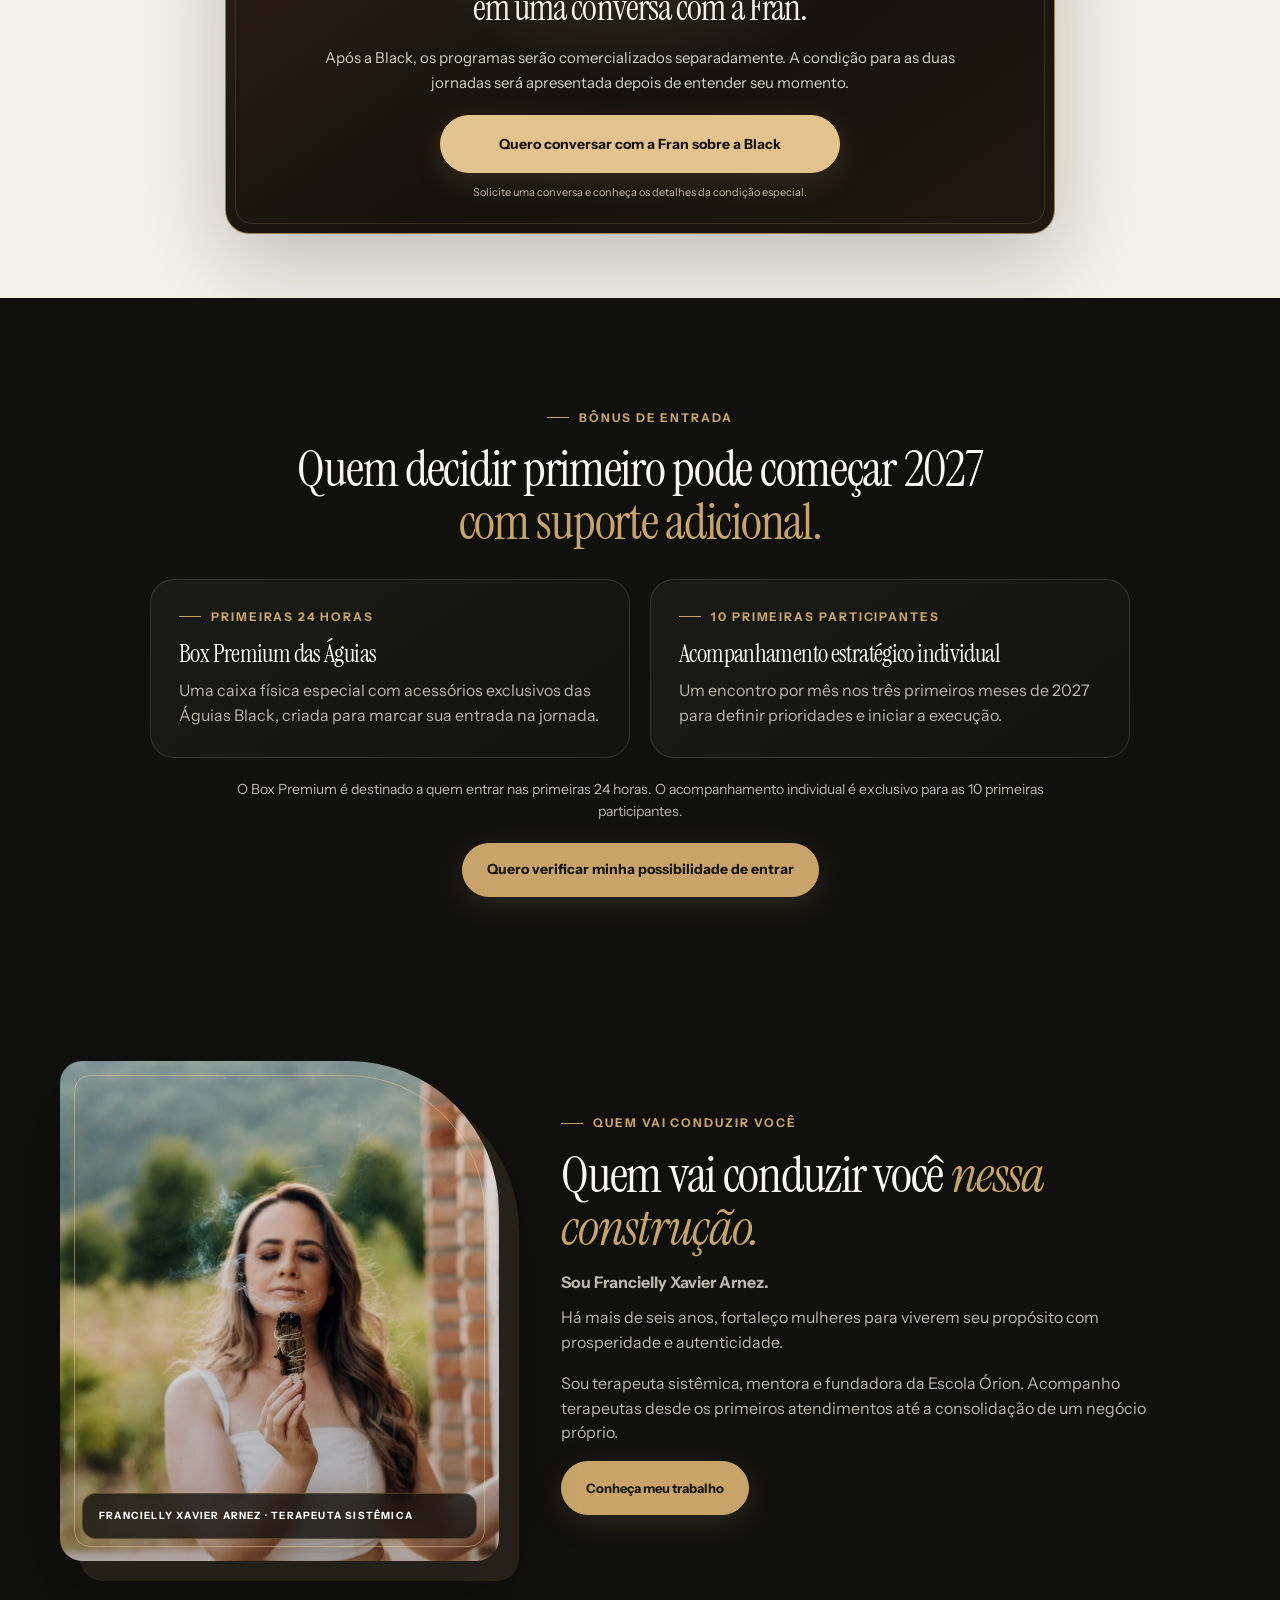
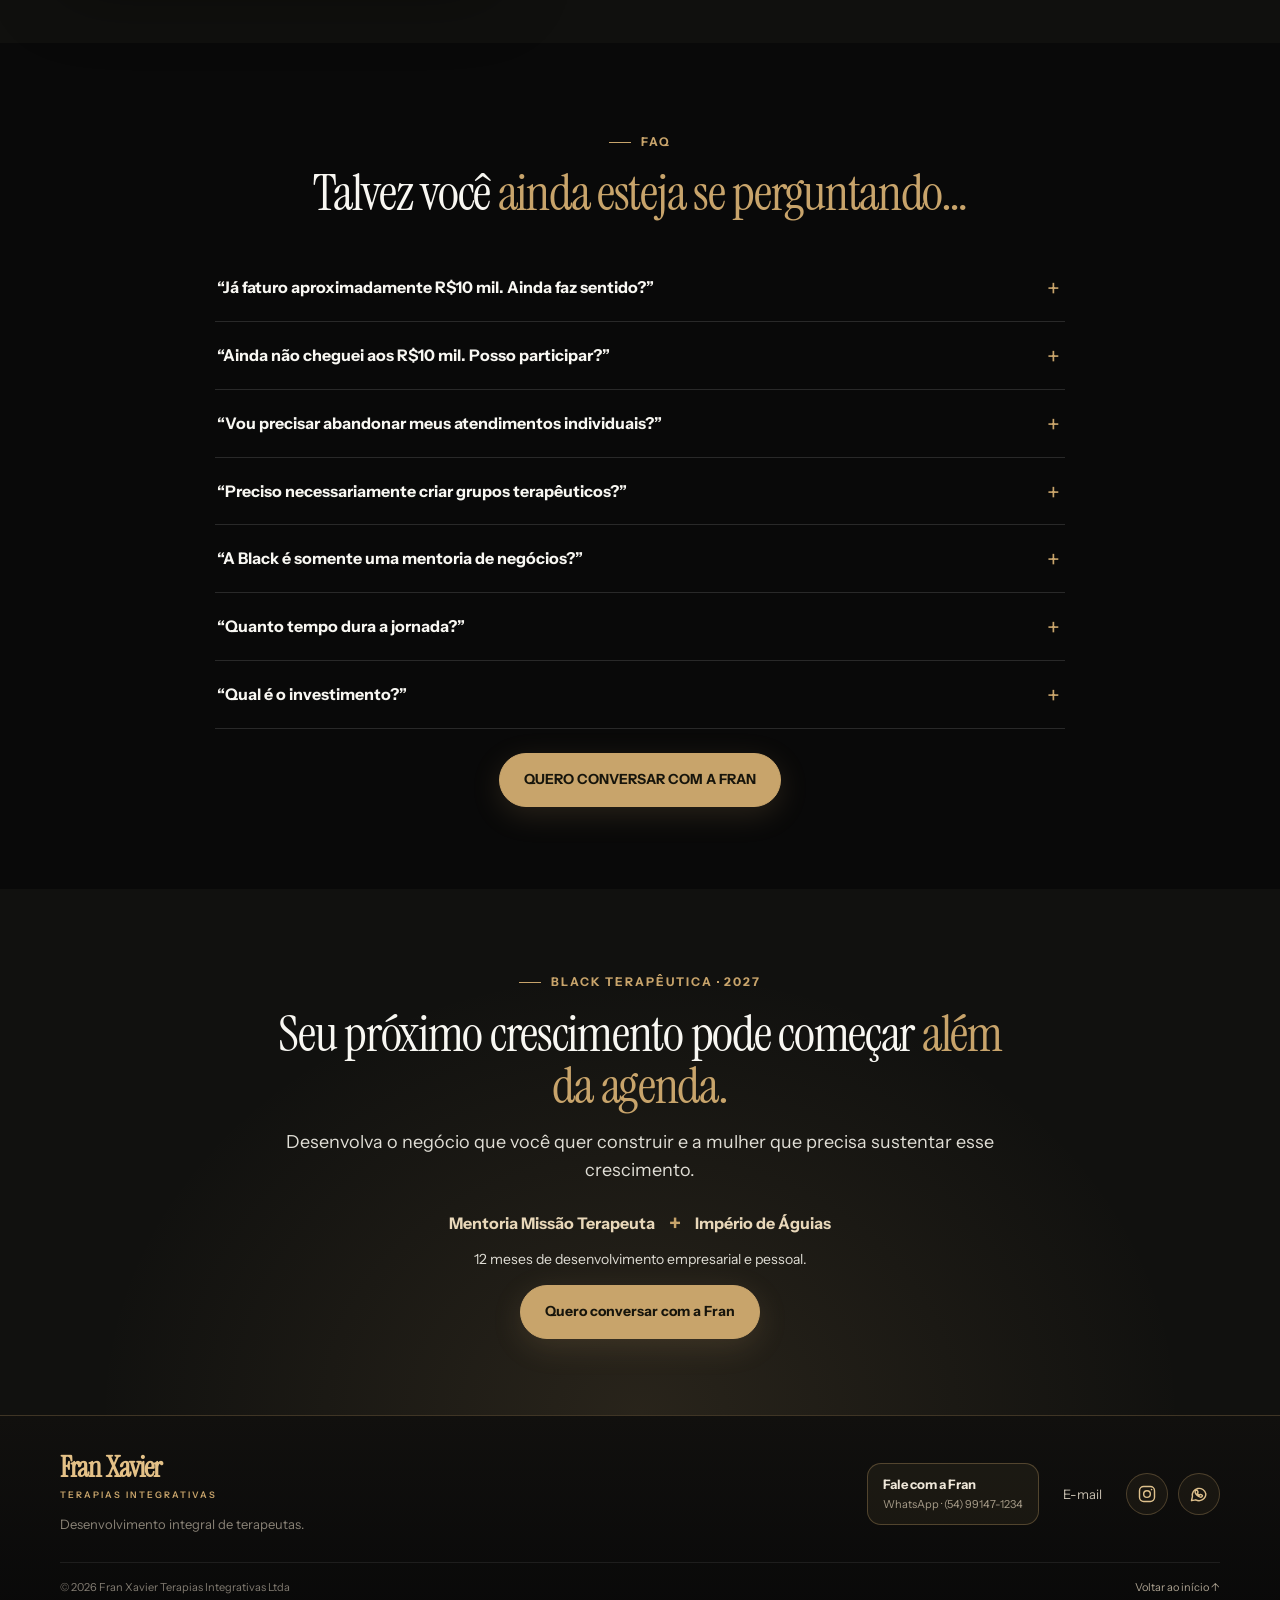
==== commit e468cfee: "Improve campaign SEO and optimize hero images" ====
--- a/index.html
+++ b/index.html
@@ -2,6 +2,17 @@
 <html lang="pt-BR">
 <head>
   <meta charset="utf-8">
+  
+  <link rel="canonical" href="https://franxavierterapias.com.br/black-2026/">
+  <meta property="og:type" content="website">
+  <meta property="og:locale" content="pt_BR">
+  <meta property="og:title" content="Black Terapêutica | Fran Xavier">
+  <meta property="og:description" content="Black Terapêutica reúne 12 meses de Mentoria Missão Terapeuta e Império de Águias para terapeutas que querem estruturar o negócio além dos atendimentos individuais.">
+  <meta property="og:url" content="https://franxavierterapias.com.br/black-2026/">
+  <meta property="og:image" content="https://franxavierterapias.com.br/black-2026/assets/hero-black-otimizada.webp">
+  <meta name="twitter:card" content="summary_large_image">
+  <link rel="preload" as="image" href="./assets/hero-black-otimizada.webp" fetchpriority="high">
+  <script type="application/ld+json">{"@context":"https://schema.org","@type":"WebPage","name":"Black Terapêutica | Fran Xavier","description":"Black Terapêutica reúne 12 meses de Mentoria Missão Terapeuta e Império de Águias para terapeutas que querem estruturar o negócio além dos atendimentos individuais.","url":"https://franxavierterapias.com.br/black-2026/","inLanguage":"pt-BR"}</script>
   <meta name="viewport" content="width=device-width, initial-scale=1">
   <meta name="theme-color" content="#090909">
   <meta name="description" content="Black Terapêutica reúne 12 meses de Mentoria Missão Terapeuta e Império de Águias para terapeutas que querem estruturar o negócio além dos atendimentos individuais.">
@@ -11,7 +22,7 @@
   <link href="https://fonts.googleapis.com/css2?family=Instrument+Sans:wght@400;500;600;700&family=Instrument+Serif:ital@0;1&display=swap" rel="stylesheet">
   <style>
     :root{--black:#090909;--panel:#11110f;--panel2:#171713;--white:#f8f7f2;--muted:#b9b7ae;--gold:#c8a46b;--gold2:#a98248;--line:rgba(255,255,255,.13);--max:1160px;--radius:24px}
-    *{box-sizing:border-box}html{scroll-behavior:smooth}body{margin:0;background:var(--black);color:var(--white);font-family:'Instrument Sans',sans-serif;line-height:1.55}a{color:inherit;text-decoration:none}button{font:inherit}.wrap{width:min(var(--max),calc(100% - 48px));margin:auto}.eyebrow{display:inline-flex;align-items:center;gap:10px;color:var(--gold);font-size:12px;font-weight:700;letter-spacing:.16em;text-transform:uppercase}.eyebrow:before{content:'';width:22px;height:1px;background:currentColor}h1,h2,h3,p{margin-top:0}h1,h2,h3{font-family:'Instrument Serif',serif;font-weight:400;letter-spacing:-.025em}h1{font-size:clamp(48px,6.3vw,82px);line-height:.98;margin:20px 0}h2{font-size:clamp(39px,4.5vw,61px);line-height:1.01;margin:16px 0}h3{font-size:27px;line-height:1.1;margin-bottom:12px}.lead{font-size:18px;color:#e0ded6;max-width:570px}.muted{color:var(--muted)}.gold{color:var(--gold)}.btn{display:inline-flex;align-items:center;justify-content:center;gap:10px;min-height:54px;padding:0 24px;border-radius:999px;background:var(--gold);color:#17150c;font-weight:700;border:1px solid var(--gold);transition:.25s transform,.25s background,.25s box-shadow;box-shadow:0 8px 30px rgba(200,164,107,.16)}.btn:hover{transform:translateY(-2px);background:#d8b985;box-shadow:0 12px 38px rgba(200,164,107,.25)}.btn-outline{background:transparent;color:var(--white);border-color:rgba(255,255,255,.28);box-shadow:none}.btn-outline:hover{background:rgba(255,255,255,.08)}.btn-small{min-height:44px;padding:0 19px;font-size:14px}.topbar{height:78px;position:absolute;inset:0 0 auto;z-index:5;border-bottom:1px solid rgba(255,255,255,.09)}.nav{height:100%;display:flex;align-items:center;justify-content:space-between}.brand{font-family:'Instrument Sans',sans-serif;font-weight:700;letter-spacing:-.04em;font-size:17px;display:flex;align-items:center;gap:10px}.brand-mark{width:34px;height:34px;border:1px solid var(--gold);border-radius:50%;display:grid;place-items:center;color:var(--gold);font-size:14px}.navlinks{display:flex;gap:30px;color:#d0cec6;font-size:14px}.navlinks a:hover{color:var(--gold)}.hero{min-height:760px;display:flex;align-items:center;position:relative;overflow:hidden;background:#080808 url('./assets/hero-black-terapeutica.png') center 38%/cover no-repeat}.hero:before{content:'';position:absolute;inset:0;background:linear-gradient(90deg,rgba(5,5,5,.98) 0%,rgba(5,5,5,.90) 35%,rgba(5,5,5,.38) 68%,rgba(5,5,5,.12) 100%),linear-gradient(0deg,#090909 0%,transparent 30%)}.hero:after{content:'';position:absolute;inset:0;background:radial-gradient(ellipse at 76% 48%,transparent 10%,rgba(0,0,0,.1) 48%,rgba(0,0,0,.32) 100%);pointer-events:none}.hero-content{position:relative;z-index:1;padding:132px 0 92px;max-width:650px}.hero h1 em{font-style:italic;color:var(--gold)}.hero .lead{margin-bottom:28px}.hero-note{display:flex;align-items:center;gap:12px;color:#d0cec6;font-size:13px;margin-top:20px}.spark{color:var(--gold);font-size:18px}.hero-kicker{display:inline-block;color:var(--white);background:rgba(200,164,107,.16);border:1px solid rgba(200,164,107,.52);border-radius:99px;padding:7px 13px;font-size:11px;font-weight:700;letter-spacing:.12em;text-transform:uppercase}.trustline{border-top:1px solid var(--line);border-bottom:1px solid var(--line);background:#0d0d0c}.trustitems{display:grid;grid-template-columns:repeat(3,1fr);padding:23px 0;gap:18px}.trustitem{display:flex;align-items:center;justify-content:center;gap:12px;text-align:left;font-size:14px;color:#e2e0d9}.trusticon{width:36px;height:36px;border-radius:50%;display:grid;place-items:center;color:var(--gold);border:1px solid rgba(200,164,107,.3);font-size:16px}.section{padding:104px 0}.section-tight{padding:78px 0}.center{text-align:center}.center .lead{margin-left:auto;margin-right:auto}.section-heading{max-width:760px;margin:0 auto 48px}.section-heading .eyebrow{justify-content:center}.cards{display:grid;grid-template-columns:repeat(3,1fr);gap:16px}.card{border:1px solid var(--line);border-radius:var(--radius);padding:27px;background:linear-gradient(145deg,rgba(255,255,255,.045),rgba(255,255,255,.015));min-height:220px}.card .number{color:var(--gold);font-size:13px;font-weight:700;letter-spacing:.12em;margin-bottom:26px}.card p{color:var(--muted);margin:0}.pain-section{background:#10100e}.pain-section .card{background:#151512}.bridge{display:grid;grid-template-columns:.9fr 1.1fr;gap:70px;align-items:center}.bridge-visual{position:relative;min-height:400px;border-radius:32px;overflow:hidden;background:linear-gradient(145deg,#282315,#0d0d0d 63%);border:1px solid rgba(200,164,107,.2);padding:38px;display:flex;align-items:end}.bridge-visual:before,.bridge-visual:after{content:'';position:absolute;border:1px solid rgba(200,164,107,.35);border-radius:50%;width:310px;height:310px;right:-58px;top:-30px}.bridge-visual:after{width:230px;height:230px;right:-15px;top:12px}.quote{position:relative;z-index:1;font-family:'Instrument Serif',serif;font-size:clamp(29px,3.5vw,43px);line-height:1.05;font-weight:400;max-width:390px}.bridge-copy p{color:var(--muted);font-size:17px}.checklist{list-style:none;padding:0;margin:25px 0 0;display:grid;gap:14px}.checklist li{display:flex;gap:12px;color:#e5e2d8}.checklist li:before{content:'✓';color:var(--gold);font-weight:800}.method-section{background:#0e0e0d}.method-grid{display:grid;grid-template-columns:repeat(3,1fr);gap:14px}.method-card{border-radius:var(--radius);padding:30px;border:1px solid var(--line);background:#151513;min-height:252px}.method-card .icon{width:46px;height:46px;border-radius:50%;display:grid;place-items:center;color:var(--white);background:rgba(200,164,107,.15);border:1px solid rgba(200,164,107,.45);font-size:20px;margin-bottom:30px}.method-card p{color:var(--muted);margin:0}.method-bottom{margin:32px auto 0;max-width:780px;text-align:center;color:#dedbd2;font-size:18px}.offer-intro{display:grid;grid-template-columns:1fr .8fr;gap:40px;align-items:end;margin-bottom:38px}.offer-box{border:1px solid rgba(200,164,107,.38);border-radius:30px;overflow:hidden;background:linear-gradient(140deg,#171611,#0d0d0c 68%);display:grid;grid-template-columns:1.1fr .9fr}.offer-main{padding:42px}.offer-main h3{font-size:34px}.offer-main>p{color:var(--muted)}.included{display:grid;gap:13px;margin:26px 0 0;padding:0;list-style:none}.included li{display:flex;gap:12px;color:#e8e5db}.included li:before{content:'✦';color:var(--gold)}.offer-aside{border-left:1px solid var(--line);padding:38px;background:rgba(200,164,107,.045);display:flex;flex-direction:column;justify-content:center}.price-old{text-decoration:line-through;color:#aaa69a;font-size:17px}.price{font-family:'Instrument Serif',serif;font-size:64px;line-height:1;font-weight:400;color:var(--gold);letter-spacing:-.03em;margin:7px 0}.price-caption{color:var(--muted);font-size:13px;margin-bottom:22px}.bonus{border-radius:17px;padding:17px;background:rgba(200,164,107,.07);border:1px solid rgba(200,164,107,.2);margin:10px 0}.bonus strong{color:var(--gold);display:block;margin-bottom:4px}.offer-foot{font-size:12px;color:var(--muted);margin:14px 0 0}.founder{background:#10100e}.founder-grid{display:grid;grid-template-columns:.8fr 1.2fr;gap:62px;align-items:center}.founder-photo{min-height:470px;border-radius:30px;background:linear-gradient(0deg,rgba(0,0,0,.22),transparent),url('./assets/francielly-sobre.webp') center 25%/cover no-repeat;position:relative;overflow:hidden}.founder-photo:after{content:'FRAN XAVIER';position:absolute;bottom:20px;left:24px;color:#fff;font-weight:700;letter-spacing:.16em;font-size:12px}.founder-copy p{color:var(--muted);font-size:16px}.faq-list{max-width:850px;margin:0 auto}.faq-item{border-bottom:1px solid var(--line)}.faq-item summary{list-style:none;cursor:pointer;padding:21px 48px 21px 2px;font-weight:700;position:relative}.faq-item summary::-webkit-details-marker{display:none}.faq-item summary:after{content:'+';position:absolute;right:5px;top:16px;color:var(--gold);font-size:24px;font-weight:400}.faq-item[open] summary:after{content:'−'}.faq-item p{color:var(--muted);padding:0 45px 20px 2px;margin:0}.final-cta{padding:92px 0;background:radial-gradient(ellipse at 50% 100%,rgba(200,164,107,.13),transparent 60%),#11110f;text-align:center}.final-cta h2{max-width:760px;margin:16px auto}.final-cta .lead{margin:0 auto 27px}.footer{padding:28px 0;color:#aaa79e;font-size:13px;border-top:1px solid var(--line)}.footer-inner{display:flex;align-items:center;justify-content:space-between;gap:20px}.footer a:hover{color:var(--gold)}.mobile-cta{display:none}
+    *{box-sizing:border-box}html{scroll-behavior:smooth}body{margin:0;background:var(--black);color:var(--white);font-family:'Instrument Sans',sans-serif;line-height:1.55}a{color:inherit;text-decoration:none}button{font:inherit}.wrap{width:min(var(--max),calc(100% - 48px));margin:auto}.eyebrow{display:inline-flex;align-items:center;gap:10px;color:var(--gold);font-size:12px;font-weight:700;letter-spacing:.16em;text-transform:uppercase}.eyebrow:before{content:'';width:22px;height:1px;background:currentColor}h1,h2,h3,p{margin-top:0}h1,h2,h3{font-family:'Instrument Serif',serif;font-weight:400;letter-spacing:-.025em}h1{font-size:clamp(48px,6.3vw,82px);line-height:.98;margin:20px 0}h2{font-size:clamp(39px,4.5vw,61px);line-height:1.01;margin:16px 0}h3{font-size:27px;line-height:1.1;margin-bottom:12px}.lead{font-size:18px;color:#e0ded6;max-width:570px}.muted{color:var(--muted)}.gold{color:var(--gold)}.btn{display:inline-flex;align-items:center;justify-content:center;gap:10px;min-height:54px;padding:0 24px;border-radius:999px;background:var(--gold);color:#17150c;font-weight:700;border:1px solid var(--gold);transition:.25s transform,.25s background,.25s box-shadow;box-shadow:0 8px 30px rgba(200,164,107,.16)}.btn:hover{transform:translateY(-2px);background:#d8b985;box-shadow:0 12px 38px rgba(200,164,107,.25)}.btn-outline{background:transparent;color:var(--white);border-color:rgba(255,255,255,.28);box-shadow:none}.btn-outline:hover{background:rgba(255,255,255,.08)}.btn-small{min-height:44px;padding:0 19px;font-size:14px}.topbar{height:78px;position:absolute;inset:0 0 auto;z-index:5;border-bottom:1px solid rgba(255,255,255,.09)}.nav{height:100%;display:flex;align-items:center;justify-content:space-between}.brand{font-family:'Instrument Sans',sans-serif;font-weight:700;letter-spacing:-.04em;font-size:17px;display:flex;align-items:center;gap:10px}.brand-mark{width:34px;height:34px;border:1px solid var(--gold);border-radius:50%;display:grid;place-items:center;color:var(--gold);font-size:14px}.navlinks{display:flex;gap:30px;color:#d0cec6;font-size:14px}.navlinks a:hover{color:var(--gold)}.hero{min-height:760px;display:flex;align-items:center;position:relative;overflow:hidden;background:#080808 url('./assets/hero-black-otimizada.webp') center 38%/cover no-repeat}.hero:before{content:'';position:absolute;inset:0;background:linear-gradient(90deg,rgba(5,5,5,.98) 0%,rgba(5,5,5,.90) 35%,rgba(5,5,5,.38) 68%,rgba(5,5,5,.12) 100%),linear-gradient(0deg,#090909 0%,transparent 30%)}.hero:after{content:'';position:absolute;inset:0;background:radial-gradient(ellipse at 76% 48%,transparent 10%,rgba(0,0,0,.1) 48%,rgba(0,0,0,.32) 100%);pointer-events:none}.hero-content{position:relative;z-index:1;padding:132px 0 92px;max-width:650px}.hero h1 em{font-style:italic;color:var(--gold)}.hero .lead{margin-bottom:28px}.hero-note{display:flex;align-items:center;gap:12px;color:#d0cec6;font-size:13px;margin-top:20px}.spark{color:var(--gold);font-size:18px}.hero-kicker{display:inline-block;color:var(--white);background:rgba(200,164,107,.16);border:1px solid rgba(200,164,107,.52);border-radius:99px;padding:7px 13px;font-size:11px;font-weight:700;letter-spacing:.12em;text-transform:uppercase}.trustline{border-top:1px solid var(--line);border-bottom:1px solid var(--line);background:#0d0d0c}.trustitems{display:grid;grid-template-columns:repeat(3,1fr);padding:23px 0;gap:18px}.trustitem{display:flex;align-items:center;justify-content:center;gap:12px;text-align:left;font-size:14px;color:#e2e0d9}.trusticon{width:36px;height:36px;border-radius:50%;display:grid;place-items:center;color:var(--gold);border:1px solid rgba(200,164,107,.3);font-size:16px}.section{padding:104px 0}.section-tight{padding:78px 0}.center{text-align:center}.center .lead{margin-left:auto;margin-right:auto}.section-heading{max-width:760px;margin:0 auto 48px}.section-heading .eyebrow{justify-content:center}.cards{display:grid;grid-template-columns:repeat(3,1fr);gap:16px}.card{border:1px solid var(--line);border-radius:var(--radius);padding:27px;background:linear-gradient(145deg,rgba(255,255,255,.045),rgba(255,255,255,.015));min-height:220px}.card .number{color:var(--gold);font-size:13px;font-weight:700;letter-spacing:.12em;margin-bottom:26px}.card p{color:var(--muted);margin:0}.pain-section{background:#10100e}.pain-section .card{background:#151512}.bridge{display:grid;grid-template-columns:.9fr 1.1fr;gap:70px;align-items:center}.bridge-visual{position:relative;min-height:400px;border-radius:32px;overflow:hidden;background:linear-gradient(145deg,#282315,#0d0d0d 63%);border:1px solid rgba(200,164,107,.2);padding:38px;display:flex;align-items:end}.bridge-visual:before,.bridge-visual:after{content:'';position:absolute;border:1px solid rgba(200,164,107,.35);border-radius:50%;width:310px;height:310px;right:-58px;top:-30px}.bridge-visual:after{width:230px;height:230px;right:-15px;top:12px}.quote{position:relative;z-index:1;font-family:'Instrument Serif',serif;font-size:clamp(29px,3.5vw,43px);line-height:1.05;font-weight:400;max-width:390px}.bridge-copy p{color:var(--muted);font-size:17px}.checklist{list-style:none;padding:0;margin:25px 0 0;display:grid;gap:14px}.checklist li{display:flex;gap:12px;color:#e5e2d8}.checklist li:before{content:'✓';color:var(--gold);font-weight:800}.method-section{background:#0e0e0d}.method-grid{display:grid;grid-template-columns:repeat(3,1fr);gap:14px}.method-card{border-radius:var(--radius);padding:30px;border:1px solid var(--line);background:#151513;min-height:252px}.method-card .icon{width:46px;height:46px;border-radius:50%;display:grid;place-items:center;color:var(--white);background:rgba(200,164,107,.15);border:1px solid rgba(200,164,107,.45);font-size:20px;margin-bottom:30px}.method-card p{color:var(--muted);margin:0}.method-bottom{margin:32px auto 0;max-width:780px;text-align:center;color:#dedbd2;font-size:18px}.offer-intro{display:grid;grid-template-columns:1fr .8fr;gap:40px;align-items:end;margin-bottom:38px}.offer-box{border:1px solid rgba(200,164,107,.38);border-radius:30px;overflow:hidden;background:linear-gradient(140deg,#171611,#0d0d0c 68%);display:grid;grid-template-columns:1.1fr .9fr}.offer-main{padding:42px}.offer-main h3{font-size:34px}.offer-main>p{color:var(--muted)}.included{display:grid;gap:13px;margin:26px 0 0;padding:0;list-style:none}.included li{display:flex;gap:12px;color:#e8e5db}.included li:before{content:'✦';color:var(--gold)}.offer-aside{border-left:1px solid var(--line);padding:38px;background:rgba(200,164,107,.045);display:flex;flex-direction:column;justify-content:center}.price-old{text-decoration:line-through;color:#aaa69a;font-size:17px}.price{font-family:'Instrument Serif',serif;font-size:64px;line-height:1;font-weight:400;color:var(--gold);letter-spacing:-.03em;margin:7px 0}.price-caption{color:var(--muted);font-size:13px;margin-bottom:22px}.bonus{border-radius:17px;padding:17px;background:rgba(200,164,107,.07);border:1px solid rgba(200,164,107,.2);margin:10px 0}.bonus strong{color:var(--gold);display:block;margin-bottom:4px}.offer-foot{font-size:12px;color:var(--muted);margin:14px 0 0}.founder{background:#10100e}.founder-grid{display:grid;grid-template-columns:.8fr 1.2fr;gap:62px;align-items:center}.founder-photo{min-height:470px;border-radius:30px;background:linear-gradient(0deg,rgba(0,0,0,.22),transparent),url('./assets/francielly-sobre.webp') center 25%/cover no-repeat;position:relative;overflow:hidden}.founder-photo:after{content:'FRAN XAVIER';position:absolute;bottom:20px;left:24px;color:#fff;font-weight:700;letter-spacing:.16em;font-size:12px}.founder-copy p{color:var(--muted);font-size:16px}.faq-list{max-width:850px;margin:0 auto}.faq-item{border-bottom:1px solid var(--line)}.faq-item summary{list-style:none;cursor:pointer;padding:21px 48px 21px 2px;font-weight:700;position:relative}.faq-item summary::-webkit-details-marker{display:none}.faq-item summary:after{content:'+';position:absolute;right:5px;top:16px;color:var(--gold);font-size:24px;font-weight:400}.faq-item[open] summary:after{content:'−'}.faq-item p{color:var(--muted);padding:0 45px 20px 2px;margin:0}.final-cta{padding:92px 0;background:radial-gradient(ellipse at 50% 100%,rgba(200,164,107,.13),transparent 60%),#11110f;text-align:center}.final-cta h2{max-width:760px;margin:16px auto}.final-cta .lead{margin:0 auto 27px}.footer{padding:28px 0;color:#aaa79e;font-size:13px;border-top:1px solid var(--line)}.footer-inner{display:flex;align-items:center;justify-content:space-between;gap:20px}.footer a:hover{color:var(--gold)}.mobile-cta{display:none}
     .hero{padding-top:46px}.black-friday{height:46px;position:absolute;z-index:6;inset:0 0 auto;overflow:hidden;background:linear-gradient(100deg,#a98248,#d2b17b 48%,#a98248);color:#090909;display:flex;align-items:center;box-shadow:0 5px 22px rgba(200,164,107,.2);border-bottom:1px solid rgba(255,255,255,.25)}.ticker{display:flex;width:max-content;animation:ticker 20s linear infinite;white-space:nowrap;will-change:transform}.ticker span{font-size:13px;font-weight:700;letter-spacing:.17em;text-transform:uppercase;padding:0 20px}.ticker span:after{content:'✦';margin-left:38px;color:#fff8e9}.black-friday:hover .ticker{animation-play-state:paused}.topbar{display:none}.hero-content{padding-top:150px}.hero-price{display:none}.hero-kicker{animation:fadeUp .8s both}.hero h1{animation:fadeUp .85s .08s both}.hero .lead{animation:fadeUp .85s .17s both}.hero-content>.btn{animation:fadeUp .85s .26s both}.hero-note{animation:fadeUp .85s .34s both}.hero:after{animation:glow 7s ease-in-out infinite alternate}.trustline{background:linear-gradient(100deg,#a98248,#d2b17b 48%,#a98248);border-top:1px solid rgba(255,255,255,.26);border-bottom:1px solid rgba(0,0,0,.25);color:#17130d}.trustitem{color:#17130d;font-weight:600}.trusticon{color:#17130d;border-color:rgba(23,19,13,.36);background:rgba(255,255,255,.12);transition:transform .35s,background .35s}.trustitem:hover .trusticon{transform:translateY(-3px) rotate(-8deg);background:rgba(255,255,255,.24)}.card{transition:transform .35s,border-color .35s,background .35s}.card:hover{transform:translateY(-6px);border-color:rgba(200,164,107,.45);background:linear-gradient(145deg,rgba(200,164,107,.09),rgba(255,255,255,.02))}.bridge-visual:before,.bridge-visual:after{animation:orbit 26s linear infinite}.bridge-visual:after{animation-direction:reverse;animation-duration:32s}.method-card{transition:transform .35s,border-color .35s}.method-card:hover{transform:translateY(-6px);border-color:rgba(200,164,107,.5)}.method-card .icon{transition:transform .45s}.method-card:hover .icon{transform:rotate(12deg) scale(1.06)}.bonus{transition:transform .3s}.bonus:hover{transform:translateX(5px)}.testimonial-section{background:#10100e;overflow:hidden}.testimonials{display:grid;grid-template-columns:repeat(4,minmax(0,1fr));gap:16px}.testimonial{padding:8px;border:1px solid var(--line);border-radius:22px;background:#171715;overflow:hidden;transition:transform .35s,border-color .35s}.testimonial:hover{transform:translateY(-7px) scale(1.01);border-color:rgba(200,164,107,.48)}.testimonial img{display:block;width:100%;height:auto;border-radius:15px}.testimonial-label{text-align:center;color:var(--muted);font-size:12px;padding:12px 6px 5px}.testimonials-track{animation:drift 36s ease-in-out infinite alternate}.testimonial-section:hover .testimonials-track{animation-play-state:paused}.reveal{opacity:0;transform:translateY(22px);transition:opacity .75s ease,transform .75s ease}.reveal.is-visible{opacity:1;transform:none}@keyframes ticker{to{transform:translateX(-50%)}}@keyframes fadeUp{from{opacity:0;transform:translateY(18px)}to{opacity:1;transform:none}}@keyframes orbit{to{transform:rotate(360deg)}}@keyframes glow{from{opacity:.65}to{opacity:1}}@keyframes drift{from{transform:translateX(0)}to{transform:translateX(-12px)}}
     @media(max-width:800px){.black-friday{height:40px}.ticker span{font-size:11px;padding:0 14px}.ticker span:after{margin-left:26px}.hero{padding-top:40px}.hero-content{padding-top:116px}.testimonials{grid-template-columns:repeat(2,minmax(0,1fr))}.testimonials-track{animation:none}}
     @media(max-width:420px){h1{font-size:44px}.hero{min-height:720px}.btn{width:100%}.hero-content{padding-top:112px}.bridge-visual{min-height:260px;padding:24px}.testimonials{grid-template-columns:1fr 1fr;gap:9px}.testimonial{padding:5px;border-radius:15px}.testimonial img{border-radius:11px}}
@@ -292,7 +303,7 @@
   <main>
     <section class="hero" id="inicio"><div class="wrap"><div class="hero-content"><h1>Dos <span class="gold">10 aos 30 mil/mês</span> com terapias com liberdade geográfica e de tempo</h1><h2 class="hero-secondary">Sem depender apenas de grupos terapêuticos saia da agenda lotada e renda que oscila todos os meses construindo <span class="gold">produtos próprios e uma estrutura</span> que te permita crescer sem depender de atendimentos individuais</h2><p class="hero-term"><span class="gold">12 meses</span> desenvolvendo o negócio que você quer construir e a mulher que precisa sustentar esse crescimento.</p><a class="btn" href="#lead-modal" data-open-lead>QUERO MINHA ESTRUTURA ROMPENDO OS R$10 MIL </a></div></div></section>
     <div class="black-friday-cross" aria-label="Faixas decorativas Black Friday"><div class="cross-ribbon"><div class="cross-track" aria-hidden="true"><span>Black Friday</span><span>Black Terapêutica</span><span>Black Friday</span><span>Black Terapêutica</span><span>Black Friday</span><span>Black Terapêutica</span><span>Black Friday</span><span>Black Terapêutica</span></div></div><div class="cross-ribbon"><div class="cross-track" aria-hidden="true"><span>Black Terapêutica</span><span>Black Friday</span><span>Black Terapêutica</span><span>Black Friday</span><span>Black Terapêutica</span><span>Black Friday</span><span>Black Terapêutica</span><span>Black Friday</span></div></div></div>
-    <section class="section pain-section bf-detail" id="desafio"><div class="wrap"><div class="section-heading center"><span class="eyebrow">O teto não é o seu conhecimento</span><h2>Você pode já ter chegado aos R$ 10 mil.<br><span class="gold">O problema é quanto de você esse faturamento ainda exige.</span></h2><p class="lead">Você estudou, construiu experiência e conquistou clientes. Talvez sua agenda esteja cheia. Mas quando quase toda a receita depende das sessões, para faturar mais você precisa continuar oferecendo mais do seu tempo.</p></div><div class="pain-path-wrap"><div class="pain-stops"><article class="pain-stop"><span class="pain-stop-num">01</span><h3>Mais horas na agenda</h3><p>Mais horários e atendimentos, com menos liberdade e faturamento condicionado à sua presença.</p></article><article class="pain-stop"><span class="pain-stop-num">02</span><h3>Menos espaço para você</h3><p>Fica difícil tirar férias ou diminuir o ritmo sem reduzir a renda.</p></article><article class="pain-stop"><span class="pain-stop-num">03</span><h3>Conhecimento sem produto</h3><p>O que você acumulou ainda não virou uma oferta capaz de existir além da sessão individual.</p></article></div></div><div class="pain-path-foot"><img src="./assets/francielly.webp" alt="Fran Xavier"><p><strong>O próximo nível não é simplesmente atender mais.</strong><br>É transformar o que você sabe em produtos, ofertas e estruturas além da sua agenda.</p></div></div></section>
+    <section class="section pain-section bf-detail" id="desafio"><div class="wrap"><div class="section-heading center"><span class="eyebrow">O teto não é o seu conhecimento</span><h2>Você pode já ter chegado aos R$ 10 mil.<br><span class="gold">O problema é quanto de você esse faturamento ainda exige.</span></h2><p class="lead">Você estudou, construiu experiência e conquistou clientes. Talvez sua agenda esteja cheia. Mas quando quase toda a receita depende das sessões, para faturar mais você precisa continuar oferecendo mais do seu tempo.</p></div><div class="pain-path-wrap"><div class="pain-stops"><article class="pain-stop"><span class="pain-stop-num">01</span><h3>Mais horas na agenda</h3><p>Mais horários e atendimentos, com menos liberdade e faturamento condicionado à sua presença.</p></article><article class="pain-stop"><span class="pain-stop-num">02</span><h3>Menos espaço para você</h3><p>Fica difícil tirar férias ou diminuir o ritmo sem reduzir a renda.</p></article><article class="pain-stop"><span class="pain-stop-num">03</span><h3>Conhecimento sem produto</h3><p>O que você acumulou ainda não virou uma oferta capaz de existir além da sessão individual.</p></article></div></div><div class="pain-path-foot"><img loading="lazy" decoding="async" src="./assets/francielly.webp" alt="Fran Xavier"><p><strong>O próximo nível não é simplesmente atender mais.</strong><br>É transformar o que você sabe em produtos, ofertas e estruturas além da sua agenda.</p></div></div></section>
     <div class="fold-curve-2-3" aria-hidden="true"><svg viewBox="0 -2 1000 34" preserveAspectRatio="none"><path d="M0 -2 C220 15 300 24 500 24 C700 24 780 15 1000 -2 L1000 -14 L0 -14 Z"/></svg></div>
     <section class="section method-section" id="metodo"><div class="wrap"><div class="section-heading center"><span class="eyebrow">Duas partes precisam crescer juntas</span><h2>Construir um negócio maior exige<br><span class="gold">mais do que uma estratégia nova.</span></h2><p class="lead">A Black Terapêutica une o desenvolvimento do negócio ao da mulher que precisa sustentar esse crescimento.</p></div><div class="method-grid track-grid"><article class="method-card"><h3>O negócio</h3><ul class="track-list"><li>Produtos próprios</li><li>Posicionamento e diferenciação</li><li>Ofertas e vendas</li><li>Planejamento e crescimento</li></ul></article><article class="method-card"><div class="icon">◉</div><h3>Você</h3><ul class="track-list"><li>Segurança para cobrar</li><li>Relação com dinheiro e merecimento</li><li>Coragem para aparecer e vender</li><li>Mentalidade para sustentar um novo nível</li></ul></article></div><p class="method-bottom">Estratégia sem execução fica no papel. Mentalidade sem estrutura não vira negócio.<br><strong class="gold">Por isso, as duas jornadas caminham juntas durante 2027.</strong></p><div class="center"><a class="btn" href="#lead-modal" data-open-lead>Quero conhecer as duas jornadas </a></div></div></section>
     <section class="section program-section bf-detail" id="relatos-cases"><div class="wrap"><div class="offer-intro"><div><span class="eyebrow">Provas reais de transformação</span><h2>O conhecimento já estava lá.<br><span class="gold">O que faltava era estrutura.</span></h2></div><p class="muted">Cases de experiências anteriores conduzidas pela Fran: terapeutas começaram a enxergar o que sabiam além das horas de atendimento.</p></div><div class="program-steps case-grid"><article class="program-step case-step"><div class="step-icon" aria-hidden="true">01</div><img class="case-image" loading="lazy" src="./assets/case-grupo-8.png" alt="Depoimento sobre a criação do primeiro grupo com 8 mulheres"><div class="step-number">Primeiro grupo</div><h3>8 mulheres em uma jornada</h3><p>Ela organizou o método coletivo em uma jornada com começo, meio e fim e fechou seu primeiro grupo, percebendo que podia estruturar o que já sabia.</p></article><article class="program-step case-step"><div class="step-icon" aria-hidden="true">02</div><img class="case-image" loading="lazy" src="./assets/case-pacotes-1600.png" alt="Depoimento sobre o fechamento de dois pacotes de R$ 1.600"><div class="step-number">Validação</div><h3>Dois pacotes de R$ 1.600</h3><p>Depois de organizar conhecimento, jornada e entrega, saiu da paralisia e, na semana seguinte, fechou dois pacotes de R$ 1.600.</p></article><article class="program-step case-step"><div class="step-icon" aria-hidden="true">03</div><img class="case-image" loading="lazy" src="./assets/case-40-formas.png" alt="Depoimento sobre mais de 40 formas de monetizar o conhecimento"><div class="step-number">Novas possibilidades</div><h3>Mais de 40 formas de monetizar</h3><p>Uma terapeuta percebeu que atender não era o único caminho: encontrou dezenas de formatos para transformar conhecimento em produtos.</p></article></div><p class="case-disclaimer">São trajetórias específicas, não uma promessa de resultados iguais. Elas mostram possibilidades que podem surgir quando conhecimento ganha estrutura.</p><div class="case-cta center"><a class="btn btn-outline" href="#lead-modal" data-open-lead>Quero entender o que posso construir com meu conhecimento </a></div><div class="case-testimonials"><span class="eyebrow">Relatos reais</span><div class="testimonial-window" aria-label="Relatos de participantes"><div class="testimonials-track"><article class="testimonial"><img loading="lazy" src="./assets/relato-01.webp" alt="Relato de participante da Imersão Fran Xavier"></article><article class="testimonial"><img loading="lazy" src="./assets/relato-02.webp" alt="Relato de participante da Imersão Fran Xavier"></article><article class="testimonial"><img loading="lazy" src="./assets/relato-03.webp" alt="Relato de participante da Imersão Fran Xavier"></article><article class="testimonial"><img loading="lazy" src="./assets/relato-04.webp" alt="Relato de participante da Imersão Fran Xavier"></article><article class="testimonial" aria-hidden="true"><img loading="lazy" src="./assets/relato-01.webp" alt=""></article><article class="testimonial" aria-hidden="true"><img loading="lazy" src="./assets/relato-02.webp" alt=""></article><article class="testimonial" aria-hidden="true"><img loading="lazy" src="./assets/relato-03.webp" alt=""></article><article class="testimonial" aria-hidden="true"><img loading="lazy" src="./assets/relato-04.webp" alt=""></article></div></div></div></div><div class="offer-wave" aria-hidden="true"><svg viewBox="0 0 1000 105" preserveAspectRatio="none"><path d="M0 48 C240 48 300 0 500 0 C700 0 760 48 1000 48 L1000 105 L0 105 Z"/></svg></div></section>
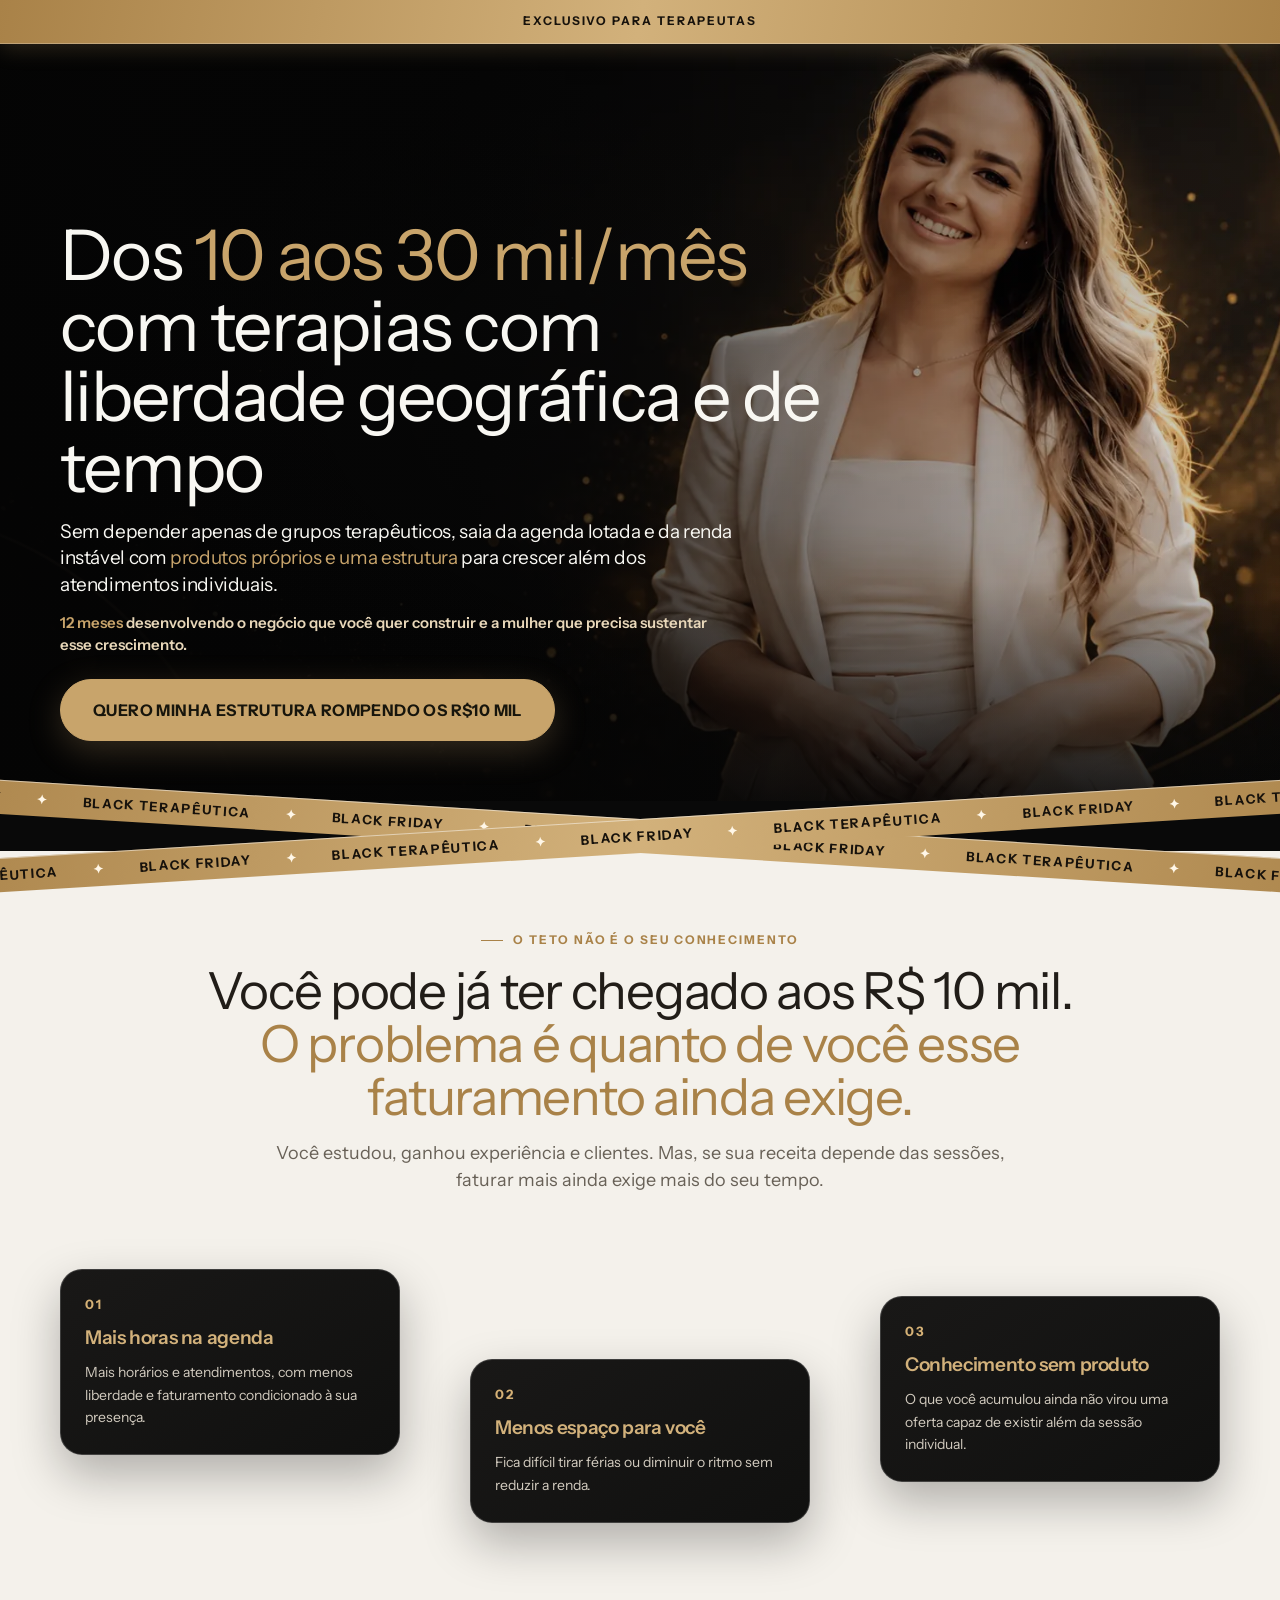
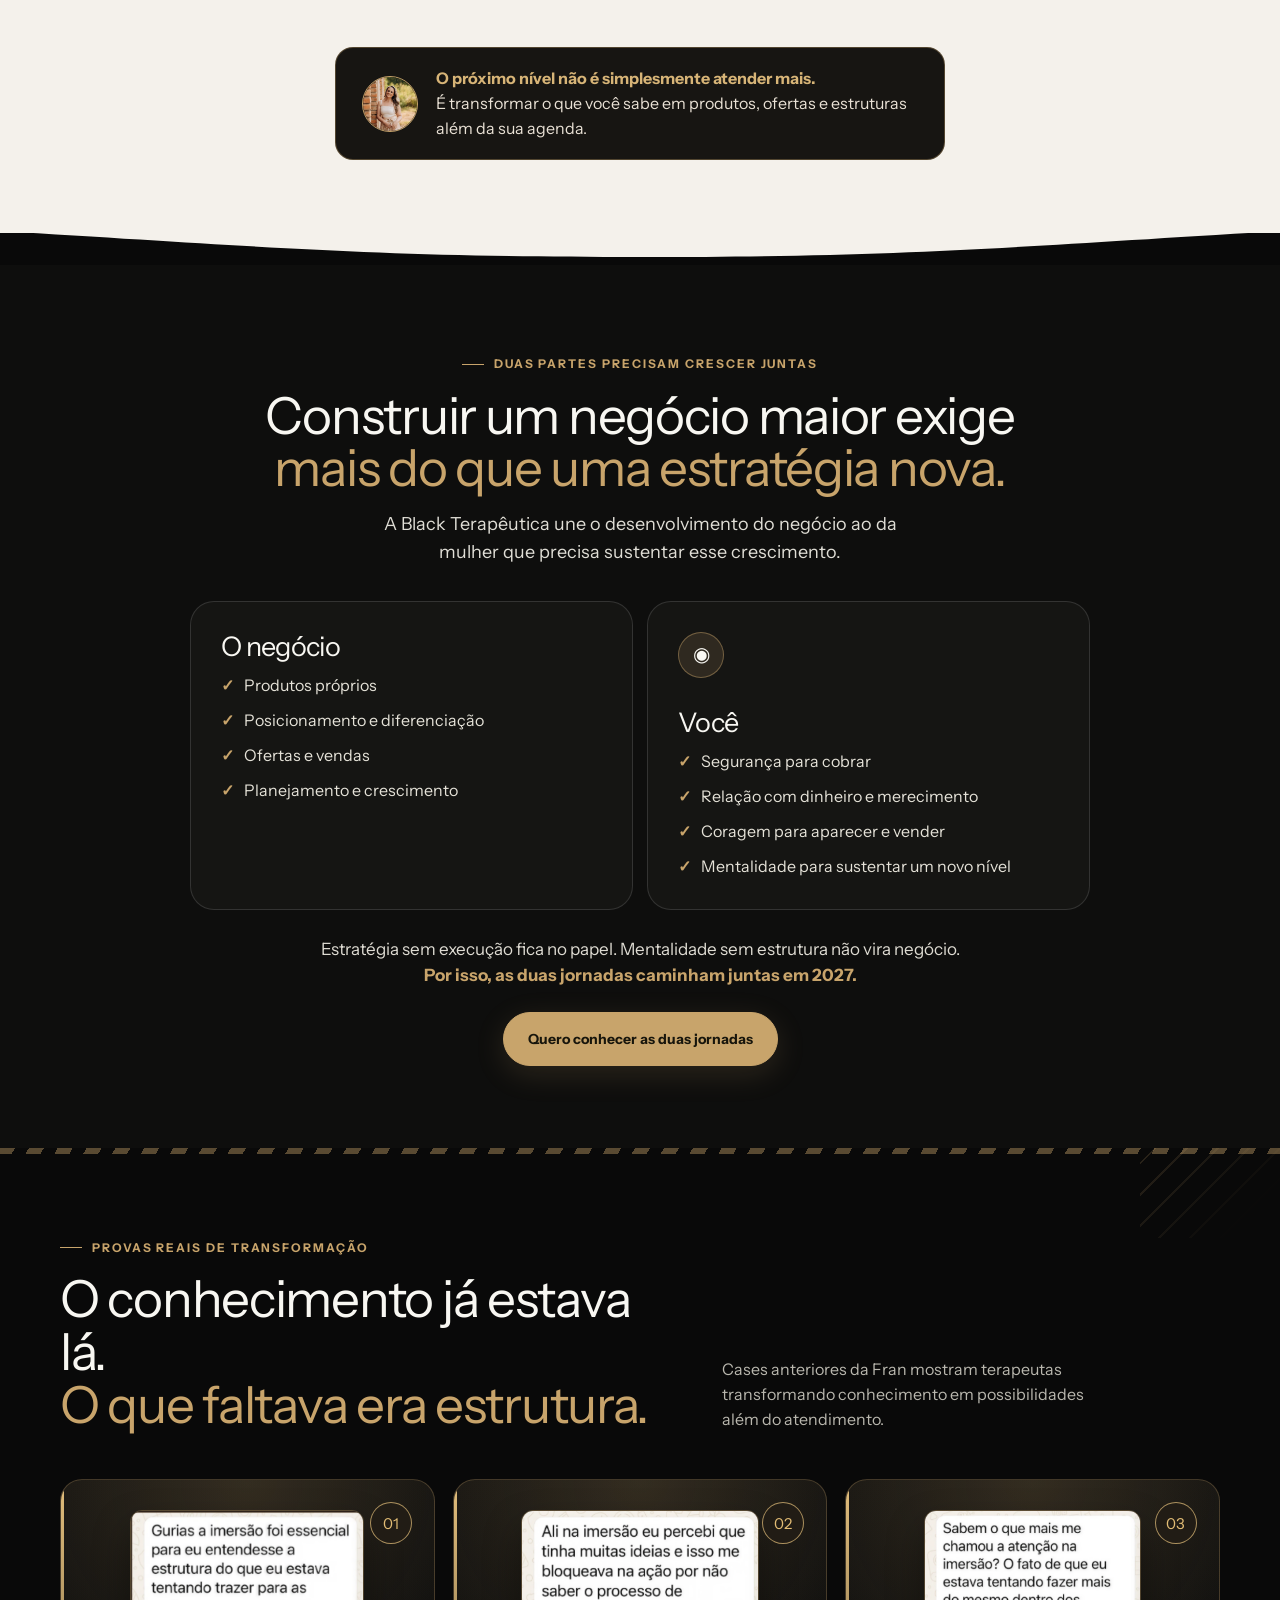
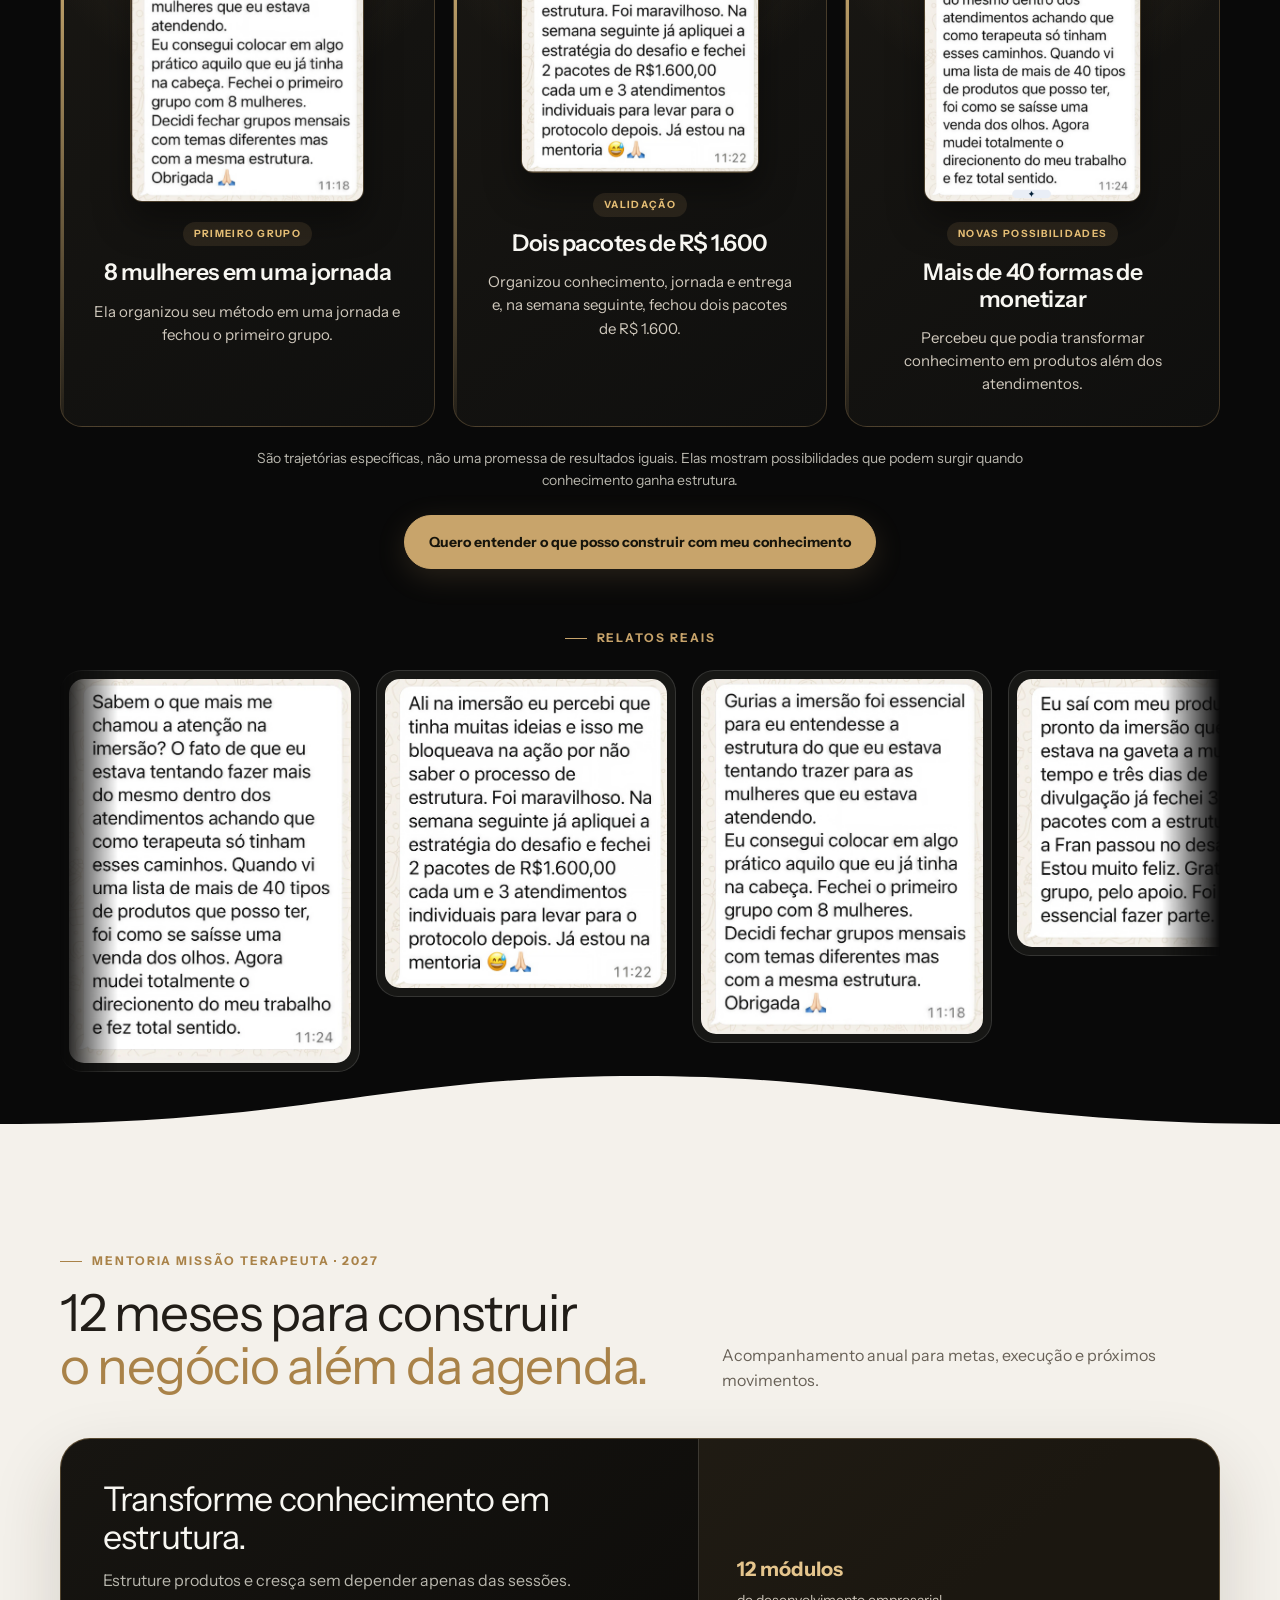
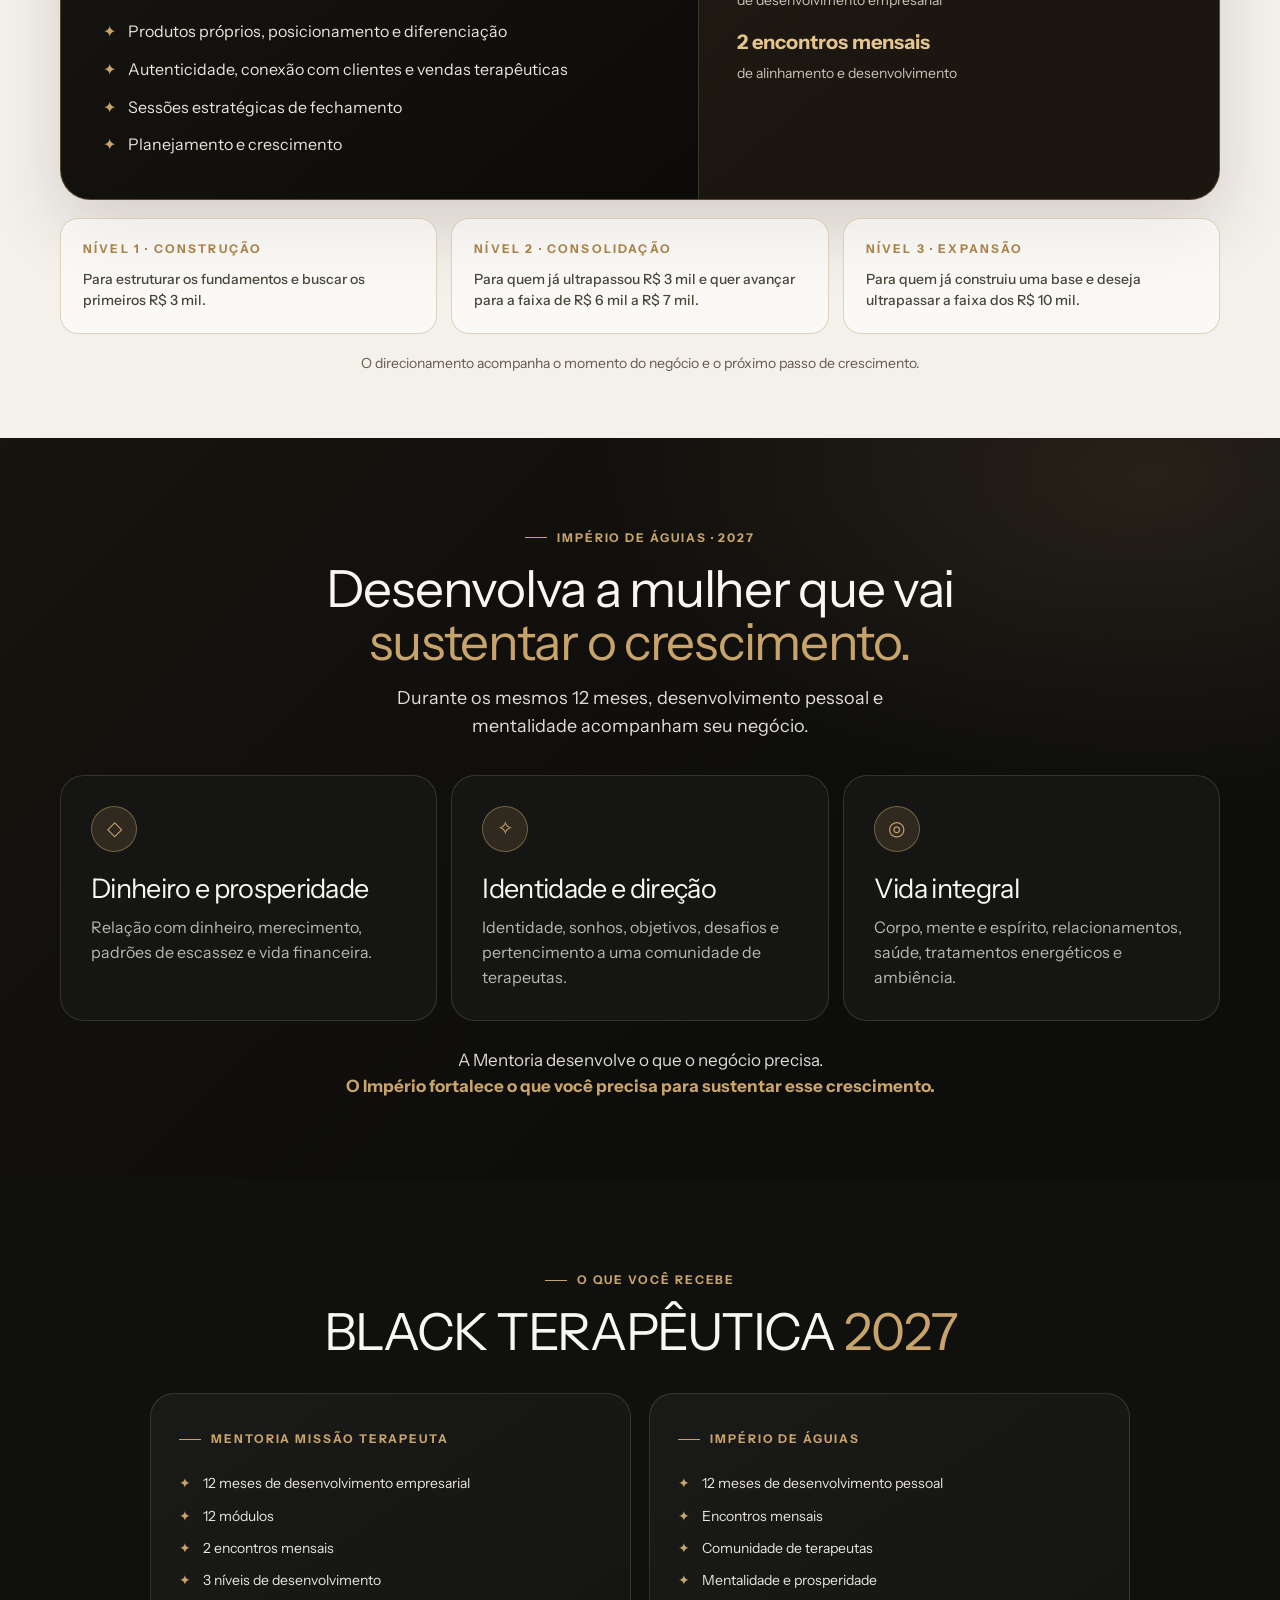
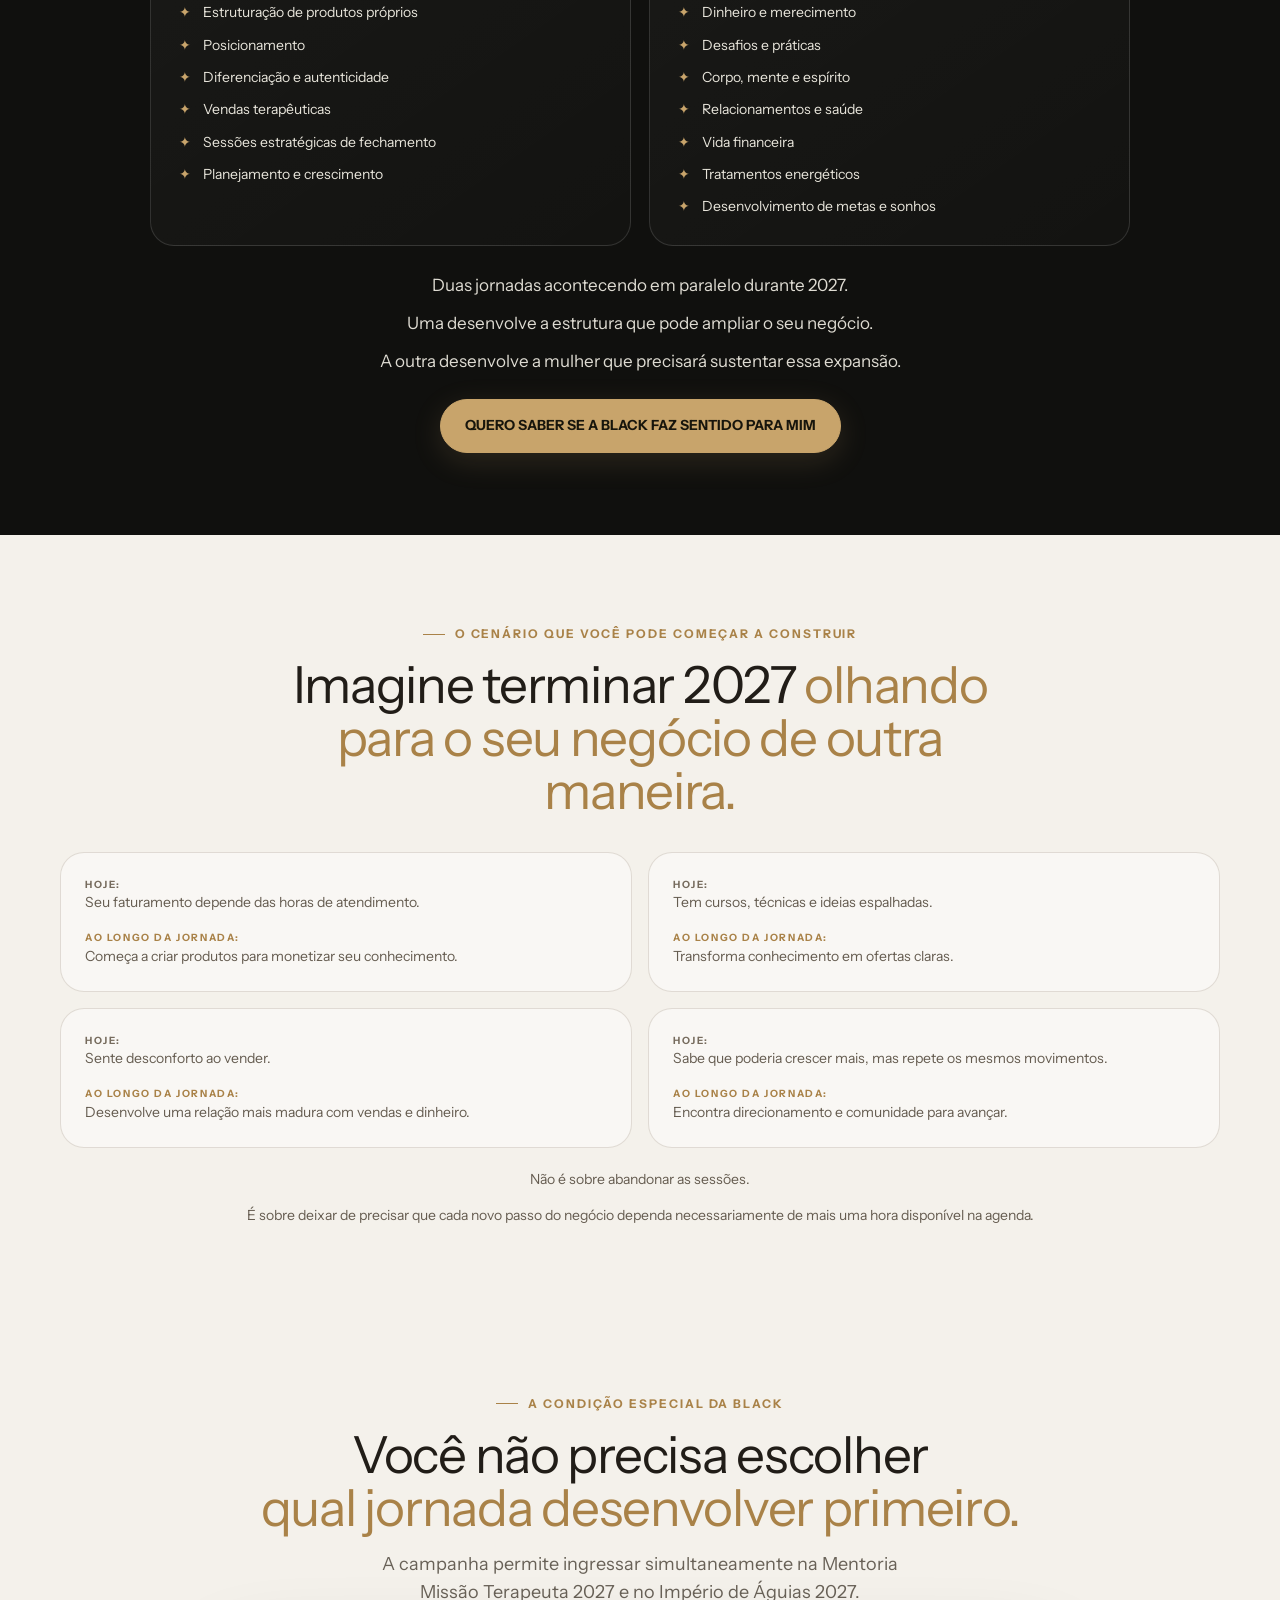
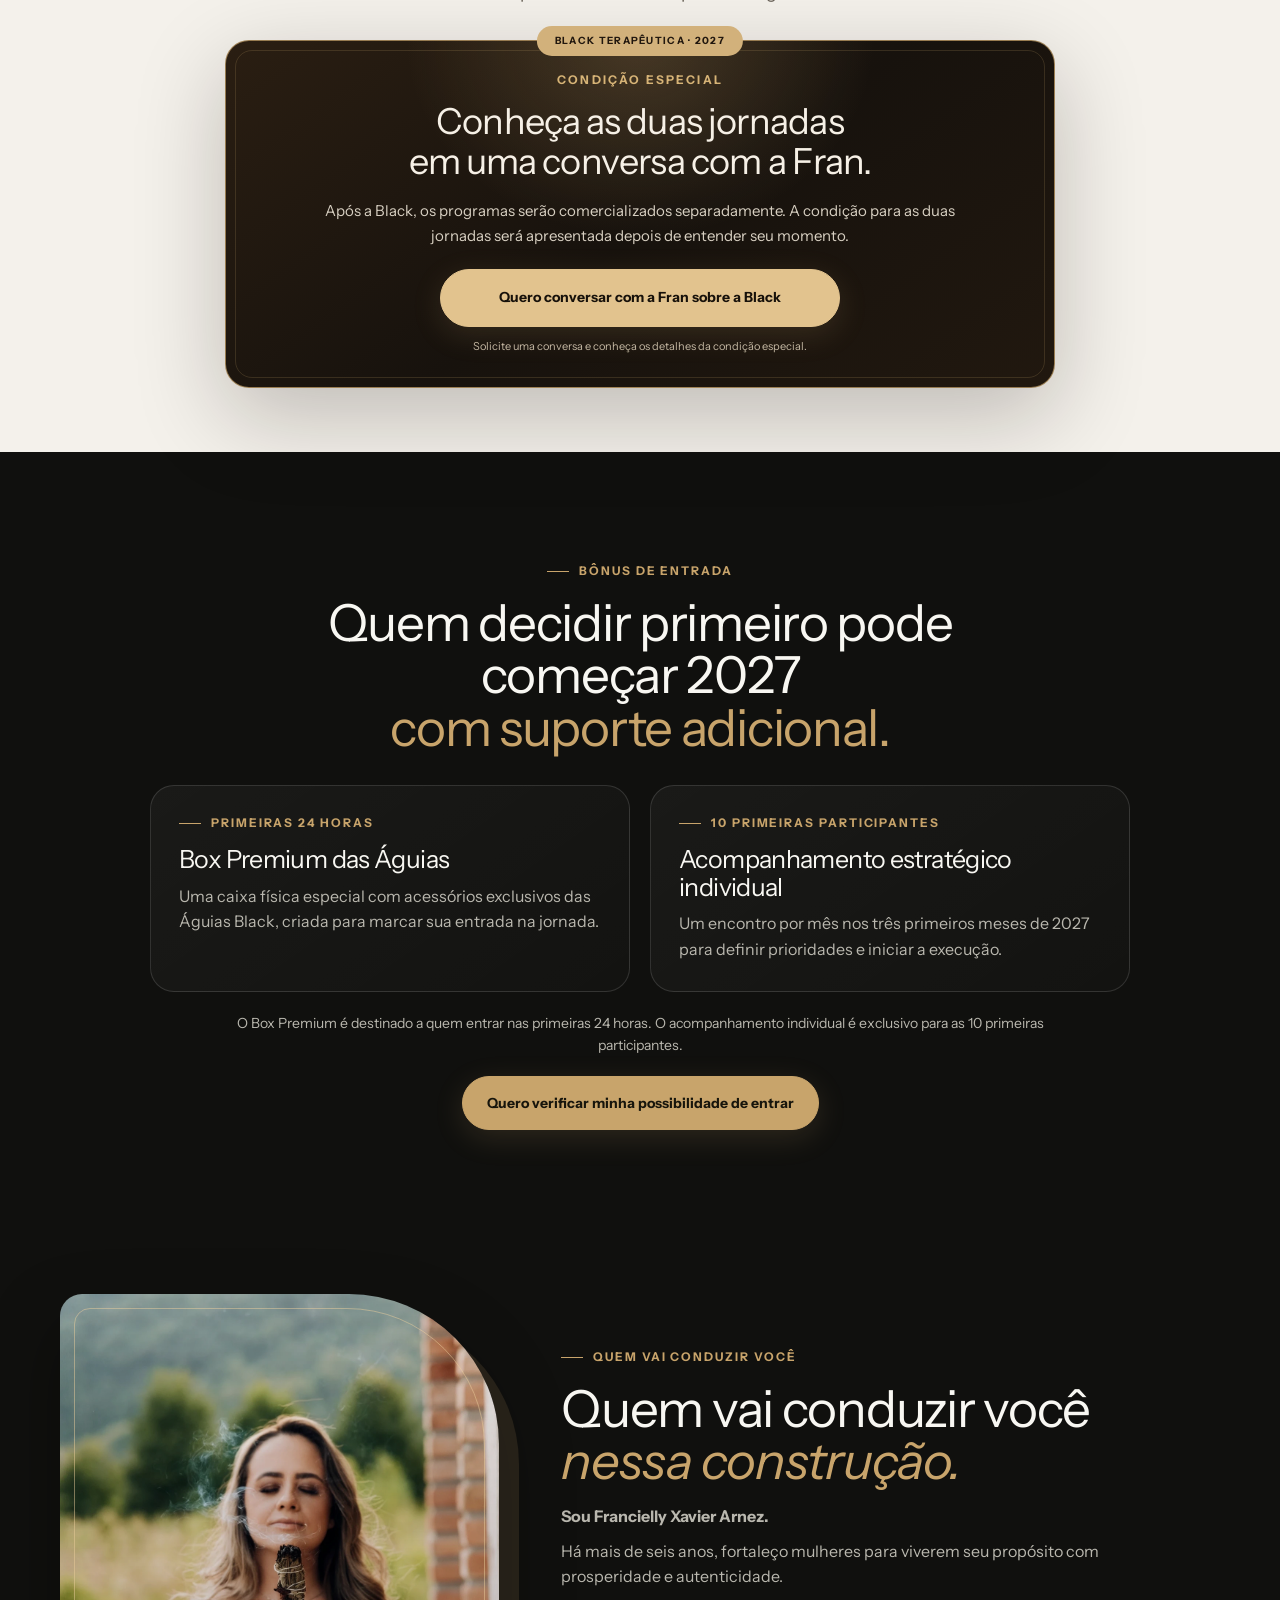
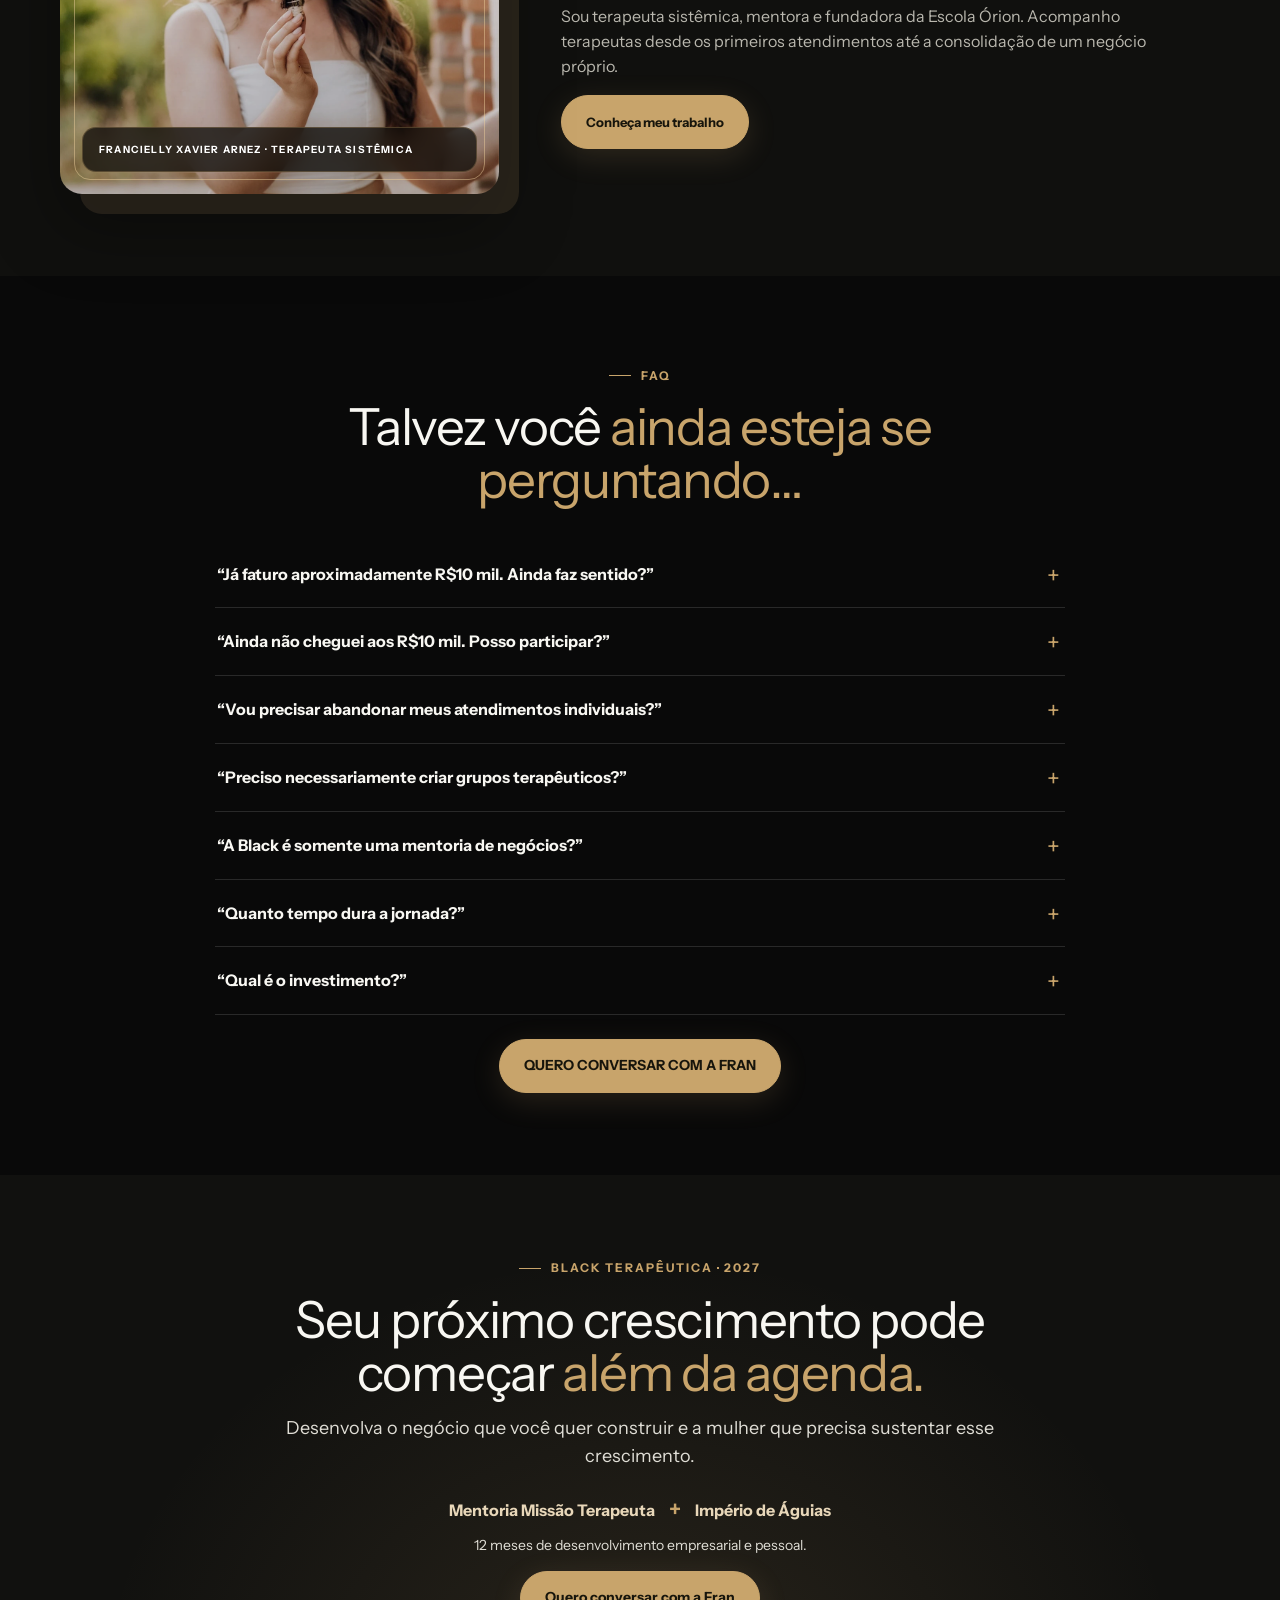
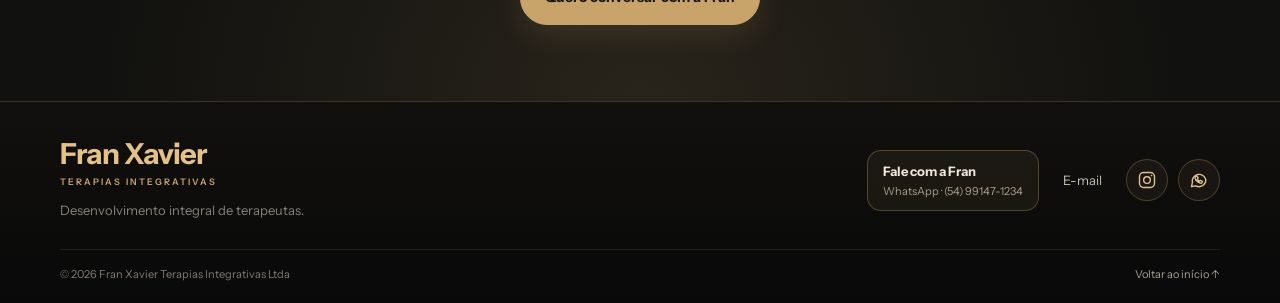
==== commit 9c7b8439: "Use legible sans-serif typography on campaign pages" ====
--- a/index.html
+++ b/index.html
@@ -19,10 +19,10 @@
   <title>Black Terapêutica | Fran Xavier</title>
   <link rel="preconnect" href="https://fonts.googleapis.com">
   <link rel="preconnect" href="https://fonts.gstatic.com" crossorigin>
-  <link href="https://fonts.googleapis.com/css2?family=Instrument+Sans:wght@400;500;600;700&family=Instrument+Serif:ital@0;1&display=swap" rel="stylesheet">
+  <link href="https://fonts.googleapis.com/css2?family=Instrument+Sans:wght@400;500;600;700&display=swap" rel="stylesheet">
   <style>
     :root{--black:#090909;--panel:#11110f;--panel2:#171713;--white:#f8f7f2;--muted:#b9b7ae;--gold:#c8a46b;--gold2:#a98248;--line:rgba(255,255,255,.13);--max:1160px;--radius:24px}
-    *{box-sizing:border-box}html{scroll-behavior:smooth}body{margin:0;background:var(--black);color:var(--white);font-family:'Instrument Sans',sans-serif;line-height:1.55}a{color:inherit;text-decoration:none}button{font:inherit}.wrap{width:min(var(--max),calc(100% - 48px));margin:auto}.eyebrow{display:inline-flex;align-items:center;gap:10px;color:var(--gold);font-size:12px;font-weight:700;letter-spacing:.16em;text-transform:uppercase}.eyebrow:before{content:'';width:22px;height:1px;background:currentColor}h1,h2,h3,p{margin-top:0}h1,h2,h3{font-family:'Instrument Serif',serif;font-weight:400;letter-spacing:-.025em}h1{font-size:clamp(48px,6.3vw,82px);line-height:.98;margin:20px 0}h2{font-size:clamp(39px,4.5vw,61px);line-height:1.01;margin:16px 0}h3{font-size:27px;line-height:1.1;margin-bottom:12px}.lead{font-size:18px;color:#e0ded6;max-width:570px}.muted{color:var(--muted)}.gold{color:var(--gold)}.btn{display:inline-flex;align-items:center;justify-content:center;gap:10px;min-height:54px;padding:0 24px;border-radius:999px;background:var(--gold);color:#17150c;font-weight:700;border:1px solid var(--gold);transition:.25s transform,.25s background,.25s box-shadow;box-shadow:0 8px 30px rgba(200,164,107,.16)}.btn:hover{transform:translateY(-2px);background:#d8b985;box-shadow:0 12px 38px rgba(200,164,107,.25)}.btn-outline{background:transparent;color:var(--white);border-color:rgba(255,255,255,.28);box-shadow:none}.btn-outline:hover{background:rgba(255,255,255,.08)}.btn-small{min-height:44px;padding:0 19px;font-size:14px}.topbar{height:78px;position:absolute;inset:0 0 auto;z-index:5;border-bottom:1px solid rgba(255,255,255,.09)}.nav{height:100%;display:flex;align-items:center;justify-content:space-between}.brand{font-family:'Instrument Sans',sans-serif;font-weight:700;letter-spacing:-.04em;font-size:17px;display:flex;align-items:center;gap:10px}.brand-mark{width:34px;height:34px;border:1px solid var(--gold);border-radius:50%;display:grid;place-items:center;color:var(--gold);font-size:14px}.navlinks{display:flex;gap:30px;color:#d0cec6;font-size:14px}.navlinks a:hover{color:var(--gold)}.hero{min-height:760px;display:flex;align-items:center;position:relative;overflow:hidden;background:#080808 url('./assets/hero-black-otimizada.webp') center 38%/cover no-repeat}.hero:before{content:'';position:absolute;inset:0;background:linear-gradient(90deg,rgba(5,5,5,.98) 0%,rgba(5,5,5,.90) 35%,rgba(5,5,5,.38) 68%,rgba(5,5,5,.12) 100%),linear-gradient(0deg,#090909 0%,transparent 30%)}.hero:after{content:'';position:absolute;inset:0;background:radial-gradient(ellipse at 76% 48%,transparent 10%,rgba(0,0,0,.1) 48%,rgba(0,0,0,.32) 100%);pointer-events:none}.hero-content{position:relative;z-index:1;padding:132px 0 92px;max-width:650px}.hero h1 em{font-style:italic;color:var(--gold)}.hero .lead{margin-bottom:28px}.hero-note{display:flex;align-items:center;gap:12px;color:#d0cec6;font-size:13px;margin-top:20px}.spark{color:var(--gold);font-size:18px}.hero-kicker{display:inline-block;color:var(--white);background:rgba(200,164,107,.16);border:1px solid rgba(200,164,107,.52);border-radius:99px;padding:7px 13px;font-size:11px;font-weight:700;letter-spacing:.12em;text-transform:uppercase}.trustline{border-top:1px solid var(--line);border-bottom:1px solid var(--line);background:#0d0d0c}.trustitems{display:grid;grid-template-columns:repeat(3,1fr);padding:23px 0;gap:18px}.trustitem{display:flex;align-items:center;justify-content:center;gap:12px;text-align:left;font-size:14px;color:#e2e0d9}.trusticon{width:36px;height:36px;border-radius:50%;display:grid;place-items:center;color:var(--gold);border:1px solid rgba(200,164,107,.3);font-size:16px}.section{padding:104px 0}.section-tight{padding:78px 0}.center{text-align:center}.center .lead{margin-left:auto;margin-right:auto}.section-heading{max-width:760px;margin:0 auto 48px}.section-heading .eyebrow{justify-content:center}.cards{display:grid;grid-template-columns:repeat(3,1fr);gap:16px}.card{border:1px solid var(--line);border-radius:var(--radius);padding:27px;background:linear-gradient(145deg,rgba(255,255,255,.045),rgba(255,255,255,.015));min-height:220px}.card .number{color:var(--gold);font-size:13px;font-weight:700;letter-spacing:.12em;margin-bottom:26px}.card p{color:var(--muted);margin:0}.pain-section{background:#10100e}.pain-section .card{background:#151512}.bridge{display:grid;grid-template-columns:.9fr 1.1fr;gap:70px;align-items:center}.bridge-visual{position:relative;min-height:400px;border-radius:32px;overflow:hidden;background:linear-gradient(145deg,#282315,#0d0d0d 63%);border:1px solid rgba(200,164,107,.2);padding:38px;display:flex;align-items:end}.bridge-visual:before,.bridge-visual:after{content:'';position:absolute;border:1px solid rgba(200,164,107,.35);border-radius:50%;width:310px;height:310px;right:-58px;top:-30px}.bridge-visual:after{width:230px;height:230px;right:-15px;top:12px}.quote{position:relative;z-index:1;font-family:'Instrument Serif',serif;font-size:clamp(29px,3.5vw,43px);line-height:1.05;font-weight:400;max-width:390px}.bridge-copy p{color:var(--muted);font-size:17px}.checklist{list-style:none;padding:0;margin:25px 0 0;display:grid;gap:14px}.checklist li{display:flex;gap:12px;color:#e5e2d8}.checklist li:before{content:'✓';color:var(--gold);font-weight:800}.method-section{background:#0e0e0d}.method-grid{display:grid;grid-template-columns:repeat(3,1fr);gap:14px}.method-card{border-radius:var(--radius);padding:30px;border:1px solid var(--line);background:#151513;min-height:252px}.method-card .icon{width:46px;height:46px;border-radius:50%;display:grid;place-items:center;color:var(--white);background:rgba(200,164,107,.15);border:1px solid rgba(200,164,107,.45);font-size:20px;margin-bottom:30px}.method-card p{color:var(--muted);margin:0}.method-bottom{margin:32px auto 0;max-width:780px;text-align:center;color:#dedbd2;font-size:18px}.offer-intro{display:grid;grid-template-columns:1fr .8fr;gap:40px;align-items:end;margin-bottom:38px}.offer-box{border:1px solid rgba(200,164,107,.38);border-radius:30px;overflow:hidden;background:linear-gradient(140deg,#171611,#0d0d0c 68%);display:grid;grid-template-columns:1.1fr .9fr}.offer-main{padding:42px}.offer-main h3{font-size:34px}.offer-main>p{color:var(--muted)}.included{display:grid;gap:13px;margin:26px 0 0;padding:0;list-style:none}.included li{display:flex;gap:12px;color:#e8e5db}.included li:before{content:'✦';color:var(--gold)}.offer-aside{border-left:1px solid var(--line);padding:38px;background:rgba(200,164,107,.045);display:flex;flex-direction:column;justify-content:center}.price-old{text-decoration:line-through;color:#aaa69a;font-size:17px}.price{font-family:'Instrument Serif',serif;font-size:64px;line-height:1;font-weight:400;color:var(--gold);letter-spacing:-.03em;margin:7px 0}.price-caption{color:var(--muted);font-size:13px;margin-bottom:22px}.bonus{border-radius:17px;padding:17px;background:rgba(200,164,107,.07);border:1px solid rgba(200,164,107,.2);margin:10px 0}.bonus strong{color:var(--gold);display:block;margin-bottom:4px}.offer-foot{font-size:12px;color:var(--muted);margin:14px 0 0}.founder{background:#10100e}.founder-grid{display:grid;grid-template-columns:.8fr 1.2fr;gap:62px;align-items:center}.founder-photo{min-height:470px;border-radius:30px;background:linear-gradient(0deg,rgba(0,0,0,.22),transparent),url('./assets/francielly-sobre.webp') center 25%/cover no-repeat;position:relative;overflow:hidden}.founder-photo:after{content:'FRAN XAVIER';position:absolute;bottom:20px;left:24px;color:#fff;font-weight:700;letter-spacing:.16em;font-size:12px}.founder-copy p{color:var(--muted);font-size:16px}.faq-list{max-width:850px;margin:0 auto}.faq-item{border-bottom:1px solid var(--line)}.faq-item summary{list-style:none;cursor:pointer;padding:21px 48px 21px 2px;font-weight:700;position:relative}.faq-item summary::-webkit-details-marker{display:none}.faq-item summary:after{content:'+';position:absolute;right:5px;top:16px;color:var(--gold);font-size:24px;font-weight:400}.faq-item[open] summary:after{content:'−'}.faq-item p{color:var(--muted);padding:0 45px 20px 2px;margin:0}.final-cta{padding:92px 0;background:radial-gradient(ellipse at 50% 100%,rgba(200,164,107,.13),transparent 60%),#11110f;text-align:center}.final-cta h2{max-width:760px;margin:16px auto}.final-cta .lead{margin:0 auto 27px}.footer{padding:28px 0;color:#aaa79e;font-size:13px;border-top:1px solid var(--line)}.footer-inner{display:flex;align-items:center;justify-content:space-between;gap:20px}.footer a:hover{color:var(--gold)}.mobile-cta{display:none}
+    *{box-sizing:border-box}html{scroll-behavior:smooth}body{margin:0;background:var(--black);color:var(--white);font-family:'Instrument Sans',sans-serif;line-height:1.55}a{color:inherit;text-decoration:none}button{font:inherit}.wrap{width:min(var(--max),calc(100% - 48px));margin:auto}.eyebrow{display:inline-flex;align-items:center;gap:10px;color:var(--gold);font-size:12px;font-weight:700;letter-spacing:.16em;text-transform:uppercase}.eyebrow:before{content:'';width:22px;height:1px;background:currentColor}h1,h2,h3,p{margin-top:0}h1,h2,h3{font-family:'Instrument Sans',sans-serif;font-weight:400;letter-spacing:-.025em}h1{font-size:clamp(48px,6.3vw,82px);line-height:.98;margin:20px 0}h2{font-size:clamp(39px,4.5vw,61px);line-height:1.01;margin:16px 0}h3{font-size:27px;line-height:1.1;margin-bottom:12px}.lead{font-size:18px;color:#e0ded6;max-width:570px}.muted{color:var(--muted)}.gold{color:var(--gold)}.btn{display:inline-flex;align-items:center;justify-content:center;gap:10px;min-height:54px;padding:0 24px;border-radius:999px;background:var(--gold);color:#17150c;font-weight:700;border:1px solid var(--gold);transition:.25s transform,.25s background,.25s box-shadow;box-shadow:0 8px 30px rgba(200,164,107,.16)}.btn:hover{transform:translateY(-2px);background:#d8b985;box-shadow:0 12px 38px rgba(200,164,107,.25)}.btn-outline{background:transparent;color:var(--white);border-color:rgba(255,255,255,.28);box-shadow:none}.btn-outline:hover{background:rgba(255,255,255,.08)}.btn-small{min-height:44px;padding:0 19px;font-size:14px}.topbar{height:78px;position:absolute;inset:0 0 auto;z-index:5;border-bottom:1px solid rgba(255,255,255,.09)}.nav{height:100%;display:flex;align-items:center;justify-content:space-between}.brand{font-family:'Instrument Sans',sans-serif;font-weight:700;letter-spacing:-.04em;font-size:17px;display:flex;align-items:center;gap:10px}.brand-mark{width:34px;height:34px;border:1px solid var(--gold);border-radius:50%;display:grid;place-items:center;color:var(--gold);font-size:14px}.navlinks{display:flex;gap:30px;color:#d0cec6;font-size:14px}.navlinks a:hover{color:var(--gold)}.hero{min-height:760px;display:flex;align-items:center;position:relative;overflow:hidden;background:#080808 url('./assets/hero-black-otimizada.webp') center 38%/cover no-repeat}.hero:before{content:'';position:absolute;inset:0;background:linear-gradient(90deg,rgba(5,5,5,.98) 0%,rgba(5,5,5,.90) 35%,rgba(5,5,5,.38) 68%,rgba(5,5,5,.12) 100%),linear-gradient(0deg,#090909 0%,transparent 30%)}.hero:after{content:'';position:absolute;inset:0;background:radial-gradient(ellipse at 76% 48%,transparent 10%,rgba(0,0,0,.1) 48%,rgba(0,0,0,.32) 100%);pointer-events:none}.hero-content{position:relative;z-index:1;padding:132px 0 92px;max-width:650px}.hero h1 em{font-style:italic;color:var(--gold)}.hero .lead{margin-bottom:28px}.hero-note{display:flex;align-items:center;gap:12px;color:#d0cec6;font-size:13px;margin-top:20px}.spark{color:var(--gold);font-size:18px}.hero-kicker{display:inline-block;color:var(--white);background:rgba(200,164,107,.16);border:1px solid rgba(200,164,107,.52);border-radius:99px;padding:7px 13px;font-size:11px;font-weight:700;letter-spacing:.12em;text-transform:uppercase}.trustline{border-top:1px solid var(--line);border-bottom:1px solid var(--line);background:#0d0d0c}.trustitems{display:grid;grid-template-columns:repeat(3,1fr);padding:23px 0;gap:18px}.trustitem{display:flex;align-items:center;justify-content:center;gap:12px;text-align:left;font-size:14px;color:#e2e0d9}.trusticon{width:36px;height:36px;border-radius:50%;display:grid;place-items:center;color:var(--gold);border:1px solid rgba(200,164,107,.3);font-size:16px}.section{padding:104px 0}.section-tight{padding:78px 0}.center{text-align:center}.center .lead{margin-left:auto;margin-right:auto}.section-heading{max-width:760px;margin:0 auto 48px}.section-heading .eyebrow{justify-content:center}.cards{display:grid;grid-template-columns:repeat(3,1fr);gap:16px}.card{border:1px solid var(--line);border-radius:var(--radius);padding:27px;background:linear-gradient(145deg,rgba(255,255,255,.045),rgba(255,255,255,.015));min-height:220px}.card .number{color:var(--gold);font-size:13px;font-weight:700;letter-spacing:.12em;margin-bottom:26px}.card p{color:var(--muted);margin:0}.pain-section{background:#10100e}.pain-section .card{background:#151512}.bridge{display:grid;grid-template-columns:.9fr 1.1fr;gap:70px;align-items:center}.bridge-visual{position:relative;min-height:400px;border-radius:32px;overflow:hidden;background:linear-gradient(145deg,#282315,#0d0d0d 63%);border:1px solid rgba(200,164,107,.2);padding:38px;display:flex;align-items:end}.bridge-visual:before,.bridge-visual:after{content:'';position:absolute;border:1px solid rgba(200,164,107,.35);border-radius:50%;width:310px;height:310px;right:-58px;top:-30px}.bridge-visual:after{width:230px;height:230px;right:-15px;top:12px}.quote{position:relative;z-index:1;font-family:'Instrument Sans',sans-serif;font-size:clamp(29px,3.5vw,43px);line-height:1.05;font-weight:400;max-width:390px}.bridge-copy p{color:var(--muted);font-size:17px}.checklist{list-style:none;padding:0;margin:25px 0 0;display:grid;gap:14px}.checklist li{display:flex;gap:12px;color:#e5e2d8}.checklist li:before{content:'✓';color:var(--gold);font-weight:800}.method-section{background:#0e0e0d}.method-grid{display:grid;grid-template-columns:repeat(3,1fr);gap:14px}.method-card{border-radius:var(--radius);padding:30px;border:1px solid var(--line);background:#151513;min-height:252px}.method-card .icon{width:46px;height:46px;border-radius:50%;display:grid;place-items:center;color:var(--white);background:rgba(200,164,107,.15);border:1px solid rgba(200,164,107,.45);font-size:20px;margin-bottom:30px}.method-card p{color:var(--muted);margin:0}.method-bottom{margin:32px auto 0;max-width:780px;text-align:center;color:#dedbd2;font-size:18px}.offer-intro{display:grid;grid-template-columns:1fr .8fr;gap:40px;align-items:end;margin-bottom:38px}.offer-box{border:1px solid rgba(200,164,107,.38);border-radius:30px;overflow:hidden;background:linear-gradient(140deg,#171611,#0d0d0c 68%);display:grid;grid-template-columns:1.1fr .9fr}.offer-main{padding:42px}.offer-main h3{font-size:34px}.offer-main>p{color:var(--muted)}.included{display:grid;gap:13px;margin:26px 0 0;padding:0;list-style:none}.included li{display:flex;gap:12px;color:#e8e5db}.included li:before{content:'✦';color:var(--gold)}.offer-aside{border-left:1px solid var(--line);padding:38px;background:rgba(200,164,107,.045);display:flex;flex-direction:column;justify-content:center}.price-old{text-decoration:line-through;color:#aaa69a;font-size:17px}.price{font-family:'Instrument Sans',sans-serif;font-size:64px;line-height:1;font-weight:400;color:var(--gold);letter-spacing:-.03em;margin:7px 0}.price-caption{color:var(--muted);font-size:13px;margin-bottom:22px}.bonus{border-radius:17px;padding:17px;background:rgba(200,164,107,.07);border:1px solid rgba(200,164,107,.2);margin:10px 0}.bonus strong{color:var(--gold);display:block;margin-bottom:4px}.offer-foot{font-size:12px;color:var(--muted);margin:14px 0 0}.founder{background:#10100e}.founder-grid{display:grid;grid-template-columns:.8fr 1.2fr;gap:62px;align-items:center}.founder-photo{min-height:470px;border-radius:30px;background:linear-gradient(0deg,rgba(0,0,0,.22),transparent),url('./assets/francielly-sobre.webp') center 25%/cover no-repeat;position:relative;overflow:hidden}.founder-photo:after{content:'FRAN XAVIER';position:absolute;bottom:20px;left:24px;color:#fff;font-weight:700;letter-spacing:.16em;font-size:12px}.founder-copy p{color:var(--muted);font-size:16px}.faq-list{max-width:850px;margin:0 auto}.faq-item{border-bottom:1px solid var(--line)}.faq-item summary{list-style:none;cursor:pointer;padding:21px 48px 21px 2px;font-weight:700;position:relative}.faq-item summary::-webkit-details-marker{display:none}.faq-item summary:after{content:'+';position:absolute;right:5px;top:16px;color:var(--gold);font-size:24px;font-weight:400}.faq-item[open] summary:after{content:'−'}.faq-item p{color:var(--muted);padding:0 45px 20px 2px;margin:0}.final-cta{padding:92px 0;background:radial-gradient(ellipse at 50% 100%,rgba(200,164,107,.13),transparent 60%),#11110f;text-align:center}.final-cta h2{max-width:760px;margin:16px auto}.final-cta .lead{margin:0 auto 27px}.footer{padding:28px 0;color:#aaa79e;font-size:13px;border-top:1px solid var(--line)}.footer-inner{display:flex;align-items:center;justify-content:space-between;gap:20px}.footer a:hover{color:var(--gold)}.mobile-cta{display:none}
     .hero{padding-top:46px}.black-friday{height:46px;position:absolute;z-index:6;inset:0 0 auto;overflow:hidden;background:linear-gradient(100deg,#a98248,#d2b17b 48%,#a98248);color:#090909;display:flex;align-items:center;box-shadow:0 5px 22px rgba(200,164,107,.2);border-bottom:1px solid rgba(255,255,255,.25)}.ticker{display:flex;width:max-content;animation:ticker 20s linear infinite;white-space:nowrap;will-change:transform}.ticker span{font-size:13px;font-weight:700;letter-spacing:.17em;text-transform:uppercase;padding:0 20px}.ticker span:after{content:'✦';margin-left:38px;color:#fff8e9}.black-friday:hover .ticker{animation-play-state:paused}.topbar{display:none}.hero-content{padding-top:150px}.hero-price{display:none}.hero-kicker{animation:fadeUp .8s both}.hero h1{animation:fadeUp .85s .08s both}.hero .lead{animation:fadeUp .85s .17s both}.hero-content>.btn{animation:fadeUp .85s .26s both}.hero-note{animation:fadeUp .85s .34s both}.hero:after{animation:glow 7s ease-in-out infinite alternate}.trustline{background:linear-gradient(100deg,#a98248,#d2b17b 48%,#a98248);border-top:1px solid rgba(255,255,255,.26);border-bottom:1px solid rgba(0,0,0,.25);color:#17130d}.trustitem{color:#17130d;font-weight:600}.trusticon{color:#17130d;border-color:rgba(23,19,13,.36);background:rgba(255,255,255,.12);transition:transform .35s,background .35s}.trustitem:hover .trusticon{transform:translateY(-3px) rotate(-8deg);background:rgba(255,255,255,.24)}.card{transition:transform .35s,border-color .35s,background .35s}.card:hover{transform:translateY(-6px);border-color:rgba(200,164,107,.45);background:linear-gradient(145deg,rgba(200,164,107,.09),rgba(255,255,255,.02))}.bridge-visual:before,.bridge-visual:after{animation:orbit 26s linear infinite}.bridge-visual:after{animation-direction:reverse;animation-duration:32s}.method-card{transition:transform .35s,border-color .35s}.method-card:hover{transform:translateY(-6px);border-color:rgba(200,164,107,.5)}.method-card .icon{transition:transform .45s}.method-card:hover .icon{transform:rotate(12deg) scale(1.06)}.bonus{transition:transform .3s}.bonus:hover{transform:translateX(5px)}.testimonial-section{background:#10100e;overflow:hidden}.testimonials{display:grid;grid-template-columns:repeat(4,minmax(0,1fr));gap:16px}.testimonial{padding:8px;border:1px solid var(--line);border-radius:22px;background:#171715;overflow:hidden;transition:transform .35s,border-color .35s}.testimonial:hover{transform:translateY(-7px) scale(1.01);border-color:rgba(200,164,107,.48)}.testimonial img{display:block;width:100%;height:auto;border-radius:15px}.testimonial-label{text-align:center;color:var(--muted);font-size:12px;padding:12px 6px 5px}.testimonials-track{animation:drift 36s ease-in-out infinite alternate}.testimonial-section:hover .testimonials-track{animation-play-state:paused}.reveal{opacity:0;transform:translateY(22px);transition:opacity .75s ease,transform .75s ease}.reveal.is-visible{opacity:1;transform:none}@keyframes ticker{to{transform:translateX(-50%)}}@keyframes fadeUp{from{opacity:0;transform:translateY(18px)}to{opacity:1;transform:none}}@keyframes orbit{to{transform:rotate(360deg)}}@keyframes glow{from{opacity:.65}to{opacity:1}}@keyframes drift{from{transform:translateX(0)}to{transform:translateX(-12px)}}
     @media(max-width:800px){.black-friday{height:40px}.ticker span{font-size:11px;padding:0 14px}.ticker span:after{margin-left:26px}.hero{padding-top:40px}.hero-content{padding-top:116px}.testimonials{grid-template-columns:repeat(2,minmax(0,1fr))}.testimonials-track{animation:none}}
     @media(max-width:420px){h1{font-size:44px}.hero{min-height:720px}.btn{width:100%}.hero-content{padding-top:112px}.bridge-visual{min-height:260px;padding:24px}.testimonials{grid-template-columns:1fr 1fr;gap:9px}.testimonial{padding:5px;border-radius:15px}.testimonial img{border-radius:11px}}
@@ -43,7 +43,7 @@
     .bf-detail{position:relative;isolation:isolate;overflow:hidden}.bf-detail:before{content:'';position:absolute;z-index:-1;inset:0 0 auto;height:6px;background:repeating-linear-gradient(120deg,#c8a46b 0 13px,transparent 13px 25px);opacity:.42}.bf-detail:after{content:'';position:absolute;z-index:-1;right:0;top:0;width:140px;height:90px;background:repeating-linear-gradient(135deg,transparent 0 10px,rgba(200,164,107,.18) 10px 12px,transparent 12px 22px);mask-image:linear-gradient(135deg,#000,transparent 78%);pointer-events:none}.program-steps{position:relative;display:grid;grid-template-columns:repeat(4,1fr);gap:18px;padding-top:20px}.program-steps:before{content:'';position:absolute;top:59px;left:11%;right:11%;height:1px;background:linear-gradient(90deg,transparent,rgba(200,164,107,.55) 8%,rgba(200,164,107,.55) 92%,transparent)}.program-step{position:relative;text-align:center;padding:0 12px 14px}.step-icon{position:relative;z-index:1;width:72px;height:72px;margin:0 auto 20px;border-radius:50%;display:grid;place-items:center;background:#17130e;border:1px solid rgba(200,164,107,.65);color:#d7b477;font-size:25px;box-shadow:0 0 0 8px #10100e}.step-number{color:#d7b477;font-size:12px;font-weight:700;letter-spacing:.18em;margin-bottom:12px}.program-step h3{font-family:'Instrument Sans',sans-serif;font-size:19px;font-weight:600;letter-spacing:-.02em}.program-step p{color:var(--muted);font-size:14px;max-width:245px;margin:0 auto}.program-section .offer-intro{margin-bottom:32px}.program-section .offer-intro h2{max-width:640px}.program-section .offer-intro p{max-width:400px}
     @media(max-width:800px){.program-steps{grid-template-columns:1fr 1fr;gap:24px 10px;padding-top:6px}.program-steps:before{left:25%;right:25%;top:55px;bottom:calc(50% + 8px);height:auto;width:1px;background:linear-gradient(180deg,rgba(200,164,107,.5),transparent)}.program-step{padding:0 5px 10px}.step-icon{width:62px;height:62px;margin-bottom:15px;font-size:22px;box-shadow:0 0 0 6px #10100e}.program-step h3{font-size:17px}.program-step p{font-size:13px}.bf-detail:after{width:90px;height:58px}}
     @media(max-width:420px){.program-steps{gap:22px 6px}.program-step h3{font-size:16px}.program-step p{font-size:12px}.step-icon{width:56px;height:56px}.program-steps:before{top:50px}}
-    .pain-editorial{display:grid;grid-template-columns:.84fr 1.16fr;gap:56px;align-items:center}.pain-portrait{min-height:470px;border-radius:44% 44% 28px 28px;background:linear-gradient(0deg,rgba(9,9,9,.35),transparent 55%),url('./assets/francielly.webp') center 24%/cover no-repeat;position:relative;box-shadow:0 32px 80px rgba(0,0,0,.32)}.pain-portrait:after{content:'';position:absolute;inset:18px;border:1px solid rgba(200,164,107,.45);border-radius:inherit;pointer-events:none}.pain-points{display:grid;gap:0}.pain-point{display:grid;grid-template-columns:54px 1fr;gap:18px;padding:21px 0;border-bottom:1px solid rgba(255,255,255,.12)}.pain-point:first-child{border-top:1px solid rgba(255,255,255,.12)}.pain-point>span{font-family:'Instrument Serif',serif;font-size:36px;line-height:1;color:#d5b176}.pain-point h3{font-family:'Instrument Sans',sans-serif;font-size:20px;font-weight:600;letter-spacing:-.025em;margin:0 0 7px}.pain-point p{font-size:15px;color:var(--muted);margin:0}.pain-note{display:flex;align-items:center;gap:18px;margin:36px auto 0;padding:22px 28px;border:1px solid rgba(200,164,107,.25);border-radius:20px;background:linear-gradient(110deg,rgba(200,164,107,.12),rgba(15,14,12,.45));max-width:800px}.pain-note-mark{font-size:28px;color:#d5b176}.pain-note p{margin:0;color:var(--muted);font-size:14px}.pain-note strong{color:#f5eee2;font-size:16px}.bf-detail{position:relative;isolation:isolate;overflow:hidden}.bf-detail:before{content:'';position:absolute;z-index:-1;inset:0 0 auto;height:6px;background:repeating-linear-gradient(120deg,#c8a46b 0 13px,transparent 13px 25px);opacity:.42}.bf-detail:after{content:'';position:absolute;z-index:-1;right:0;top:0;width:140px;height:90px;background:repeating-linear-gradient(135deg,transparent 0 10px,rgba(200,164,107,.18) 10px 12px,transparent 12px 22px);mask-image:linear-gradient(135deg,#000,transparent 78%);pointer-events:none}.program-steps{position:relative;display:grid;grid-template-columns:repeat(4,1fr);gap:18px;padding-top:20px}.program-steps:before{content:'';position:absolute;top:59px;left:11%;right:11%;height:1px;background:linear-gradient(90deg,transparent,rgba(200,164,107,.55) 8%,rgba(200,164,107,.55) 92%,transparent)}.program-step{position:relative;text-align:center;padding:0 12px 14px}.step-icon{position:relative;z-index:1;width:72px;height:72px;margin:0 auto 20px;border-radius:50%;display:grid;place-items:center;background:#17130e;border:1px solid rgba(200,164,107,.65);color:#d7b477;font-size:25px;box-shadow:0 0 0 8px #10100e}.step-number{color:#d7b477;font-size:12px;font-weight:700;letter-spacing:.18em;margin-bottom:12px}.program-step h3{font-family:'Instrument Sans',sans-serif;font-size:19px;font-weight:600;letter-spacing:-.02em}.program-step p{color:var(--muted);font-size:14px;max-width:245px;margin:0 auto}.program-section .offer-intro{margin-bottom:32px}.program-section .offer-intro h2{max-width:640px}.program-section .offer-intro p{max-width:400px}
+    .pain-editorial{display:grid;grid-template-columns:.84fr 1.16fr;gap:56px;align-items:center}.pain-portrait{min-height:470px;border-radius:44% 44% 28px 28px;background:linear-gradient(0deg,rgba(9,9,9,.35),transparent 55%),url('./assets/francielly.webp') center 24%/cover no-repeat;position:relative;box-shadow:0 32px 80px rgba(0,0,0,.32)}.pain-portrait:after{content:'';position:absolute;inset:18px;border:1px solid rgba(200,164,107,.45);border-radius:inherit;pointer-events:none}.pain-points{display:grid;gap:0}.pain-point{display:grid;grid-template-columns:54px 1fr;gap:18px;padding:21px 0;border-bottom:1px solid rgba(255,255,255,.12)}.pain-point:first-child{border-top:1px solid rgba(255,255,255,.12)}.pain-point>span{font-family:'Instrument Sans',sans-serif;font-size:36px;line-height:1;color:#d5b176}.pain-point h3{font-family:'Instrument Sans',sans-serif;font-size:20px;font-weight:600;letter-spacing:-.025em;margin:0 0 7px}.pain-point p{font-size:15px;color:var(--muted);margin:0}.pain-note{display:flex;align-items:center;gap:18px;margin:36px auto 0;padding:22px 28px;border:1px solid rgba(200,164,107,.25);border-radius:20px;background:linear-gradient(110deg,rgba(200,164,107,.12),rgba(15,14,12,.45));max-width:800px}.pain-note-mark{font-size:28px;color:#d5b176}.pain-note p{margin:0;color:var(--muted);font-size:14px}.pain-note strong{color:#f5eee2;font-size:16px}.bf-detail{position:relative;isolation:isolate;overflow:hidden}.bf-detail:before{content:'';position:absolute;z-index:-1;inset:0 0 auto;height:6px;background:repeating-linear-gradient(120deg,#c8a46b 0 13px,transparent 13px 25px);opacity:.42}.bf-detail:after{content:'';position:absolute;z-index:-1;right:0;top:0;width:140px;height:90px;background:repeating-linear-gradient(135deg,transparent 0 10px,rgba(200,164,107,.18) 10px 12px,transparent 12px 22px);mask-image:linear-gradient(135deg,#000,transparent 78%);pointer-events:none}.program-steps{position:relative;display:grid;grid-template-columns:repeat(4,1fr);gap:18px;padding-top:20px}.program-steps:before{content:'';position:absolute;top:59px;left:11%;right:11%;height:1px;background:linear-gradient(90deg,transparent,rgba(200,164,107,.55) 8%,rgba(200,164,107,.55) 92%,transparent)}.program-step{position:relative;text-align:center;padding:0 12px 14px}.step-icon{position:relative;z-index:1;width:72px;height:72px;margin:0 auto 20px;border-radius:50%;display:grid;place-items:center;background:#17130e;border:1px solid rgba(200,164,107,.65);color:#d7b477;font-size:25px;box-shadow:0 0 0 8px #10100e}.step-number{color:#d7b477;font-size:12px;font-weight:700;letter-spacing:.18em;margin-bottom:12px}.program-step h3{font-family:'Instrument Sans',sans-serif;font-size:19px;font-weight:600;letter-spacing:-.02em}.program-step p{color:var(--muted);font-size:14px;max-width:245px;margin:0 auto}.program-section .offer-intro{margin-bottom:32px}.program-section .offer-intro h2{max-width:640px}.program-section .offer-intro p{max-width:400px}
     @media(max-width:800px){.pain-editorial{grid-template-columns:1fr;gap:27px}.pain-portrait{min-height:390px;width:min(100%,440px);margin:auto;border-radius:36% 36% 24px 24px;background-position:center 22%}.pain-points{gap:0}.pain-point{grid-template-columns:44px 1fr;gap:12px;padding:16px 0}.pain-point>span{font-size:31px}.pain-point h3{font-size:17px}.pain-point p{font-size:14px}.pain-note{margin-top:26px;padding:17px 19px}.program-steps{grid-template-columns:1fr 1fr;gap:24px 10px;padding-top:6px}.program-steps:before{left:25%;right:25%;top:55px;bottom:calc(50% + 8px);height:auto;width:1px;background:linear-gradient(180deg,rgba(200,164,107,.5),transparent)}.program-step{padding:0 5px 10px}.step-icon{width:62px;height:62px;margin-bottom:15px;font-size:22px;box-shadow:0 0 0 6px #10100e}.program-step h3{font-size:17px}.program-step p{font-size:13px}.bf-detail:after{width:90px;height:58px}}
     @media(max-width:420px){.pain-portrait{min-height:330px;width:calc(100% - 22px)}.pain-note{align-items:flex-start}.program-steps{gap:22px 6px}.program-step h3{font-size:16px}.program-step p{font-size:12px}.step-icon{width:56px;height:56px}.program-steps:before{top:50px}}
     @media(prefers-reduced-motion:reduce){html{scroll-behavior:auto}*,*:before,*:after{animation-duration:.01ms!important;animation-iteration-count:1!important;transition:none!important}}
@@ -93,7 +93,7 @@
     @media(max-width:360px){.wrap{width:calc(100% - 28px)}.hero h1{font-size:37px}.hero-content{padding-top:112px}.hero .lead{font-size:15px}.program-steps{column-gap:8px}.program-step h3{font-size:15px}.program-step p{font-size:12px}.price-banner{padding-left:14px;padding-right:14px}.price-tab{font-size:8px}}
     @media(max-width:520px){h2{font-size:clamp(29px,8vw,34px);line-height:1.06}.hero h1{font-size:clamp(35px,9.5vw,40px)}.section-heading{width:100%}.pain-stop,.pain-path-foot{min-width:0;width:100%}.pain-stop h3,.pain-stop p,.pain-path-foot p{min-width:0;overflow-wrap:break-word}.pain-section .section-heading h2{font-size:clamp(29px,8vw,34px)}.mobile-cta{left:8px;right:8px;bottom:8px;padding:4px}.mobile-cta .btn{min-height:44px;padding:0 14px;font-size:14px}}
     @media(max-width:360px){h2,.pain-section .section-heading h2{font-size:28px}.hero h1{font-size:35px}.program-step p{font-size:13px}.price-tab{font-size:9px}}
-    .footer-brand .brand{display:inline-flex;align-items:center;gap:0}.brand-wordmark{display:flex;flex-direction:column;gap:0}.brand-name{font-family:'Instrument Serif',serif;font-size:29px;line-height:.95;letter-spacing:-.035em;color:#e4c187}.brand-subtitle{font-size:9px;font-weight:600;letter-spacing:.22em;color:#c8a46b;margin-top:7px}.footer-brand p{margin:12px 0 0;color:#898276;font-size:13px}
+    .footer-brand .brand{display:inline-flex;align-items:center;gap:0}.brand-wordmark{display:flex;flex-direction:column;gap:0}.brand-name{font-family:'Instrument Sans',sans-serif;font-size:29px;line-height:.95;letter-spacing:-.035em;color:#e4c187}.brand-subtitle{font-size:9px;font-weight:600;letter-spacing:.22em;color:#c8a46b;margin-top:7px}.footer-brand p{margin:12px 0 0;color:#898276;font-size:13px}
     .footer-socials{display:flex;align-items:center;gap:10px}.social-icon{width:42px;height:42px;display:grid;place-items:center;border:1px solid rgba(200,164,107,.3);border-radius:50%;color:#dfc18d;background:rgba(200,164,107,.06);transition:transform .22s,background .22s,border-color .22s}.social-icon:hover{transform:translateY(-3px);background:rgba(200,164,107,.15);border-color:rgba(200,164,107,.72)}.social-icon svg{width:20px;height:20px;fill:none;stroke:currentColor;stroke-width:1.7;stroke-linecap:round;stroke-linejoin:round}.social-icon .social-dot{fill:currentColor;stroke:none}
     @media(max-width:800px){.brand-name{font-size:27px}.footer-socials{margin-left:auto}}
 
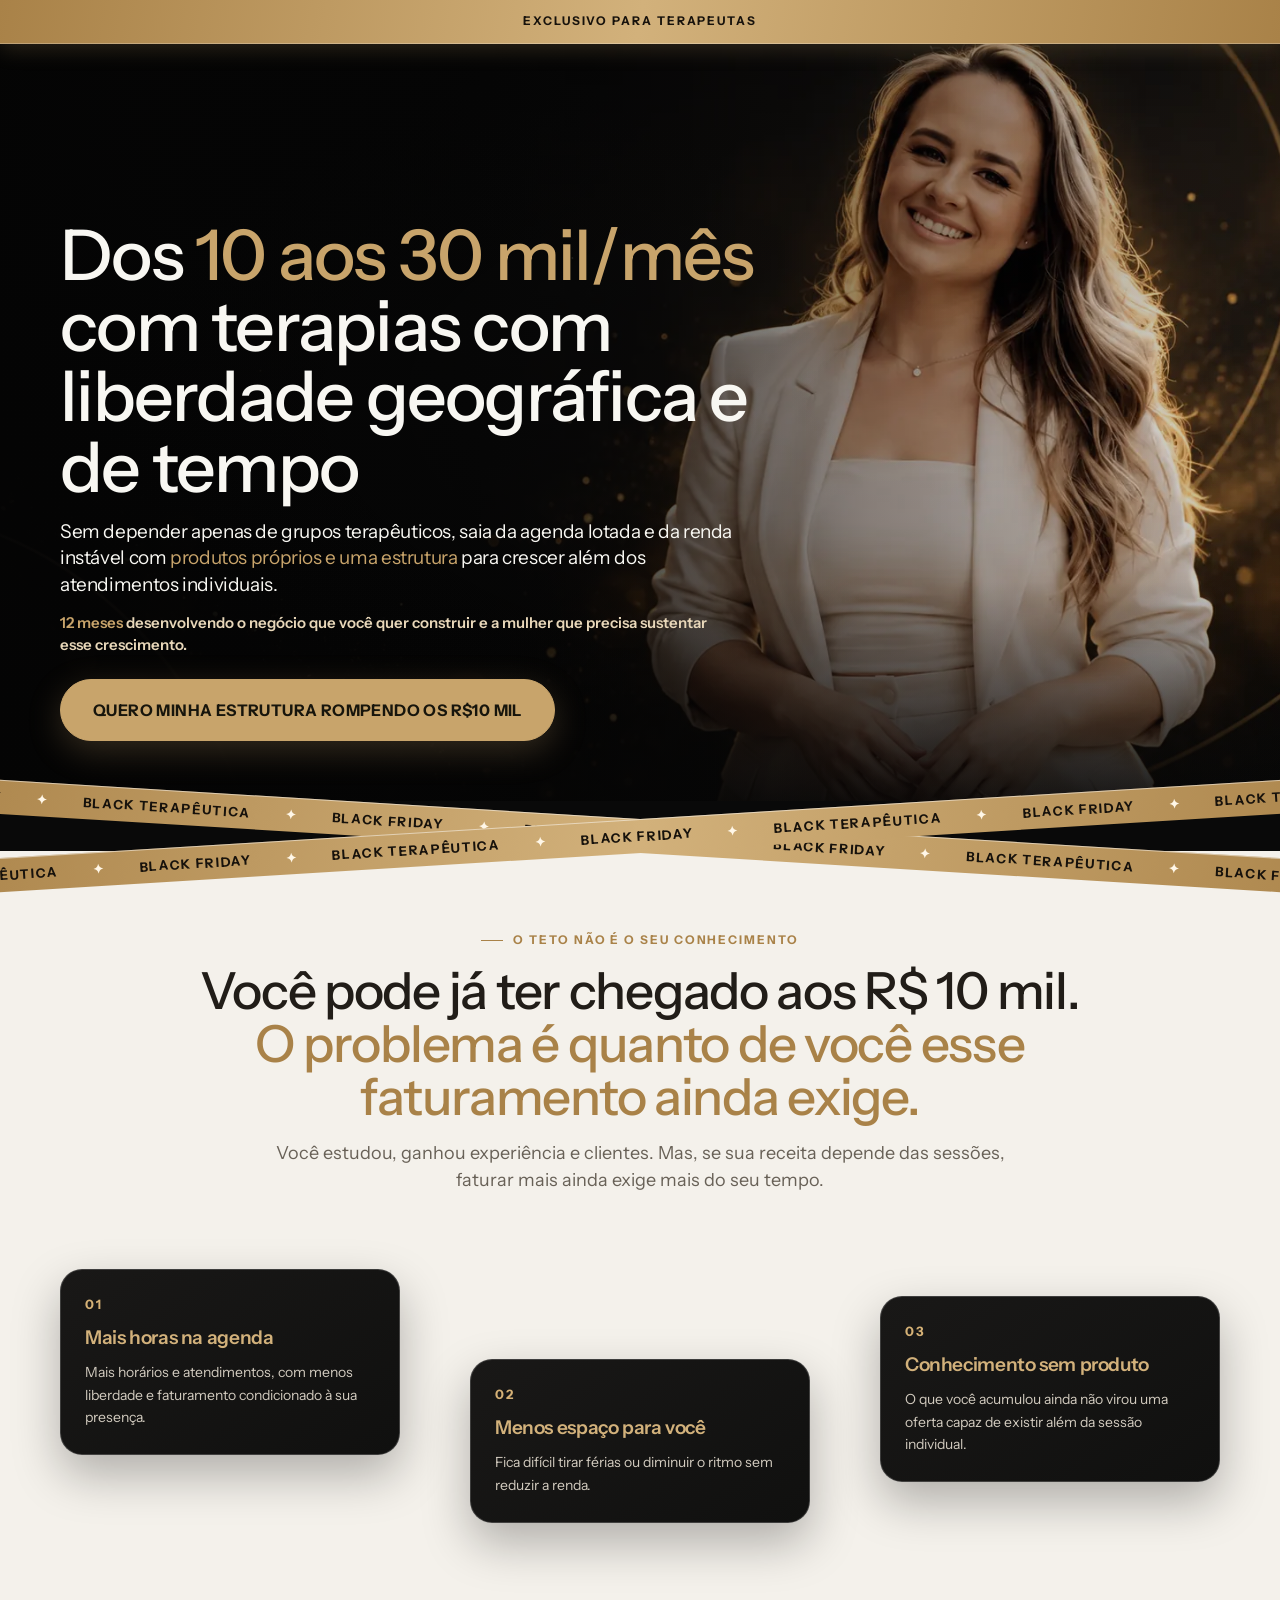
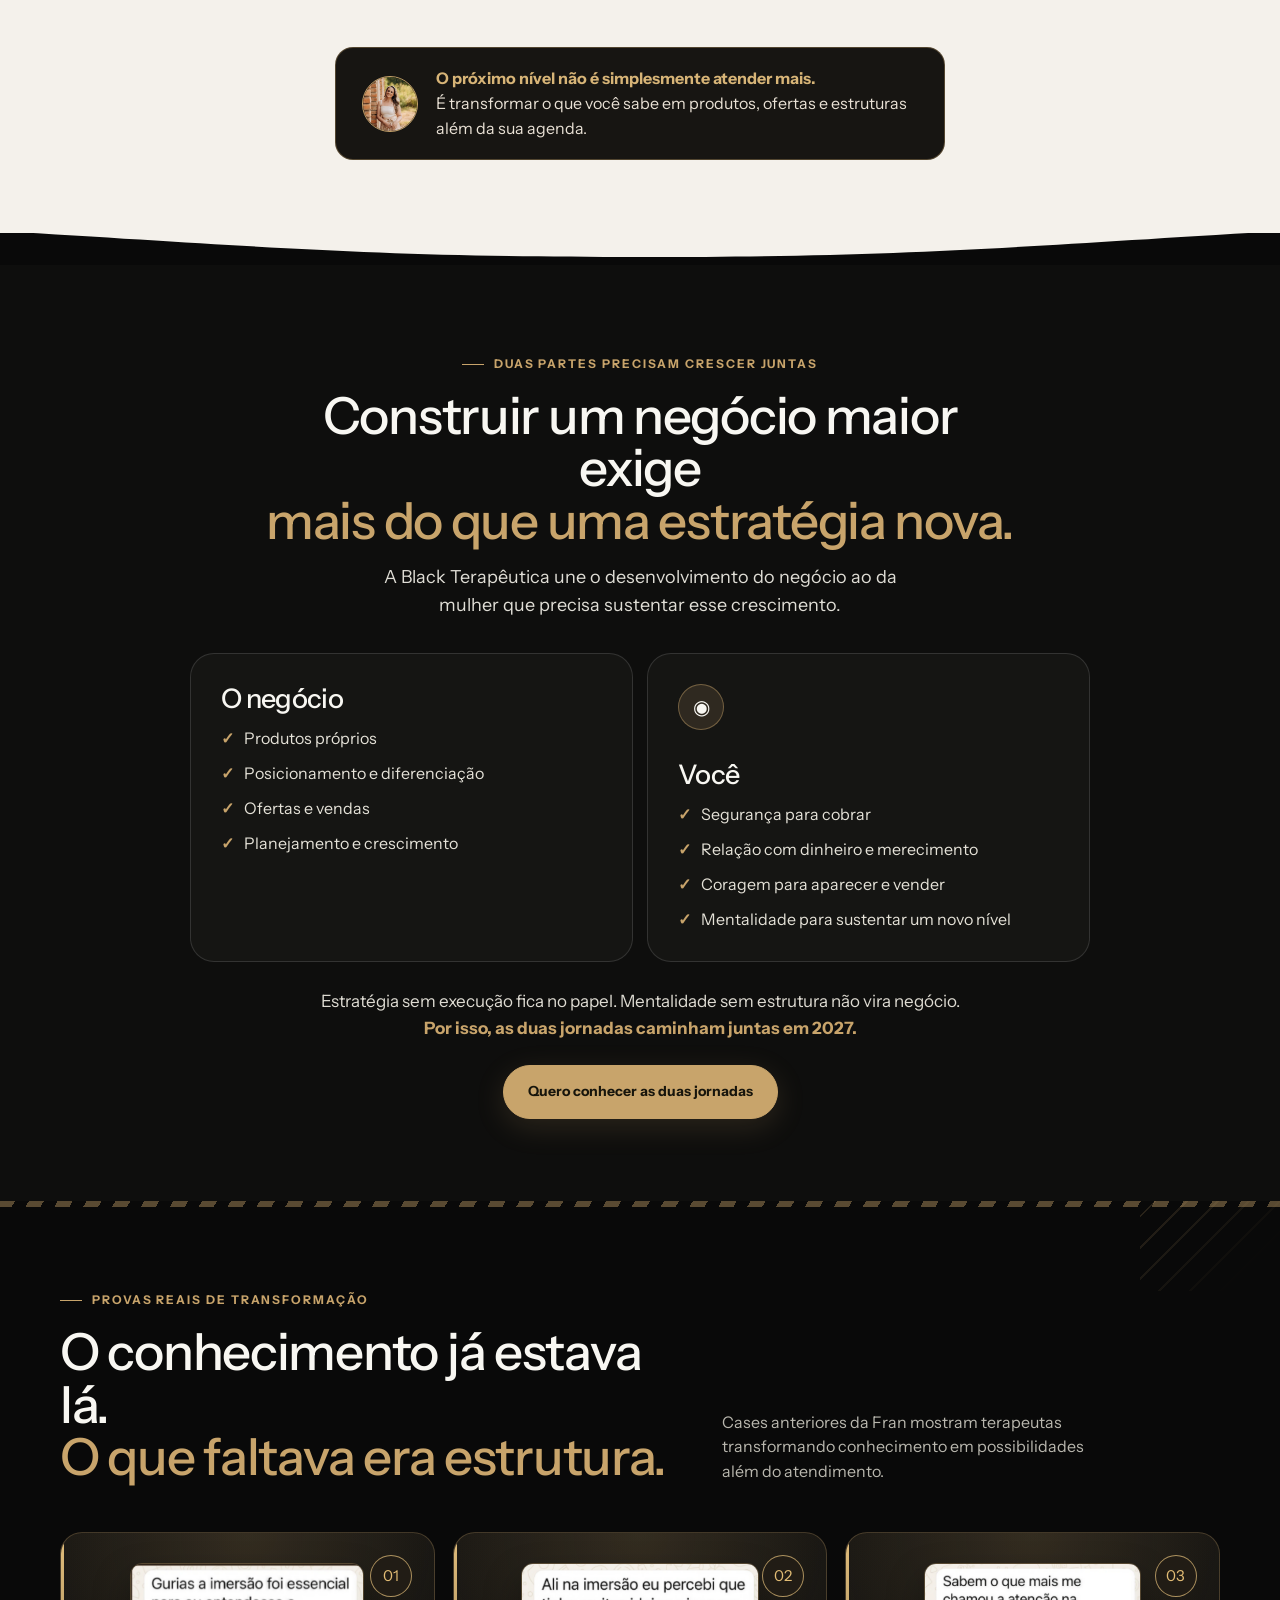
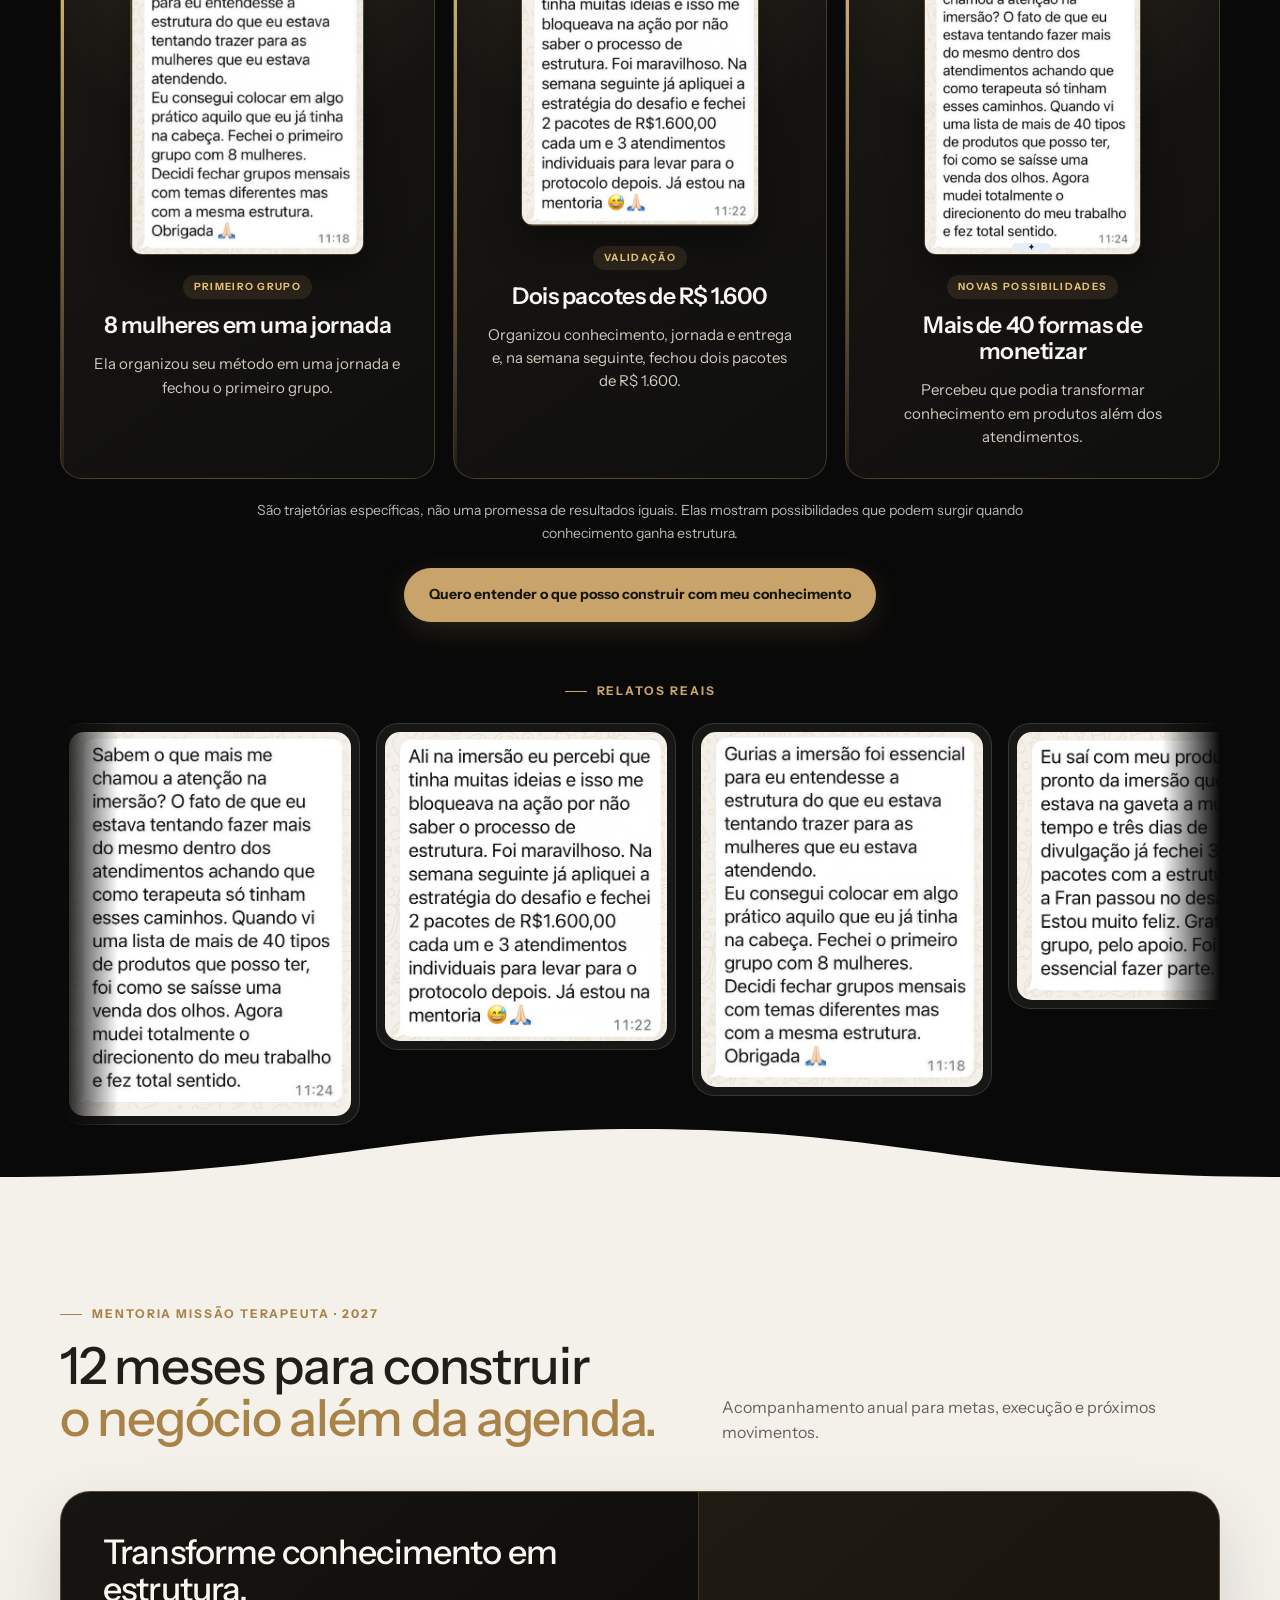
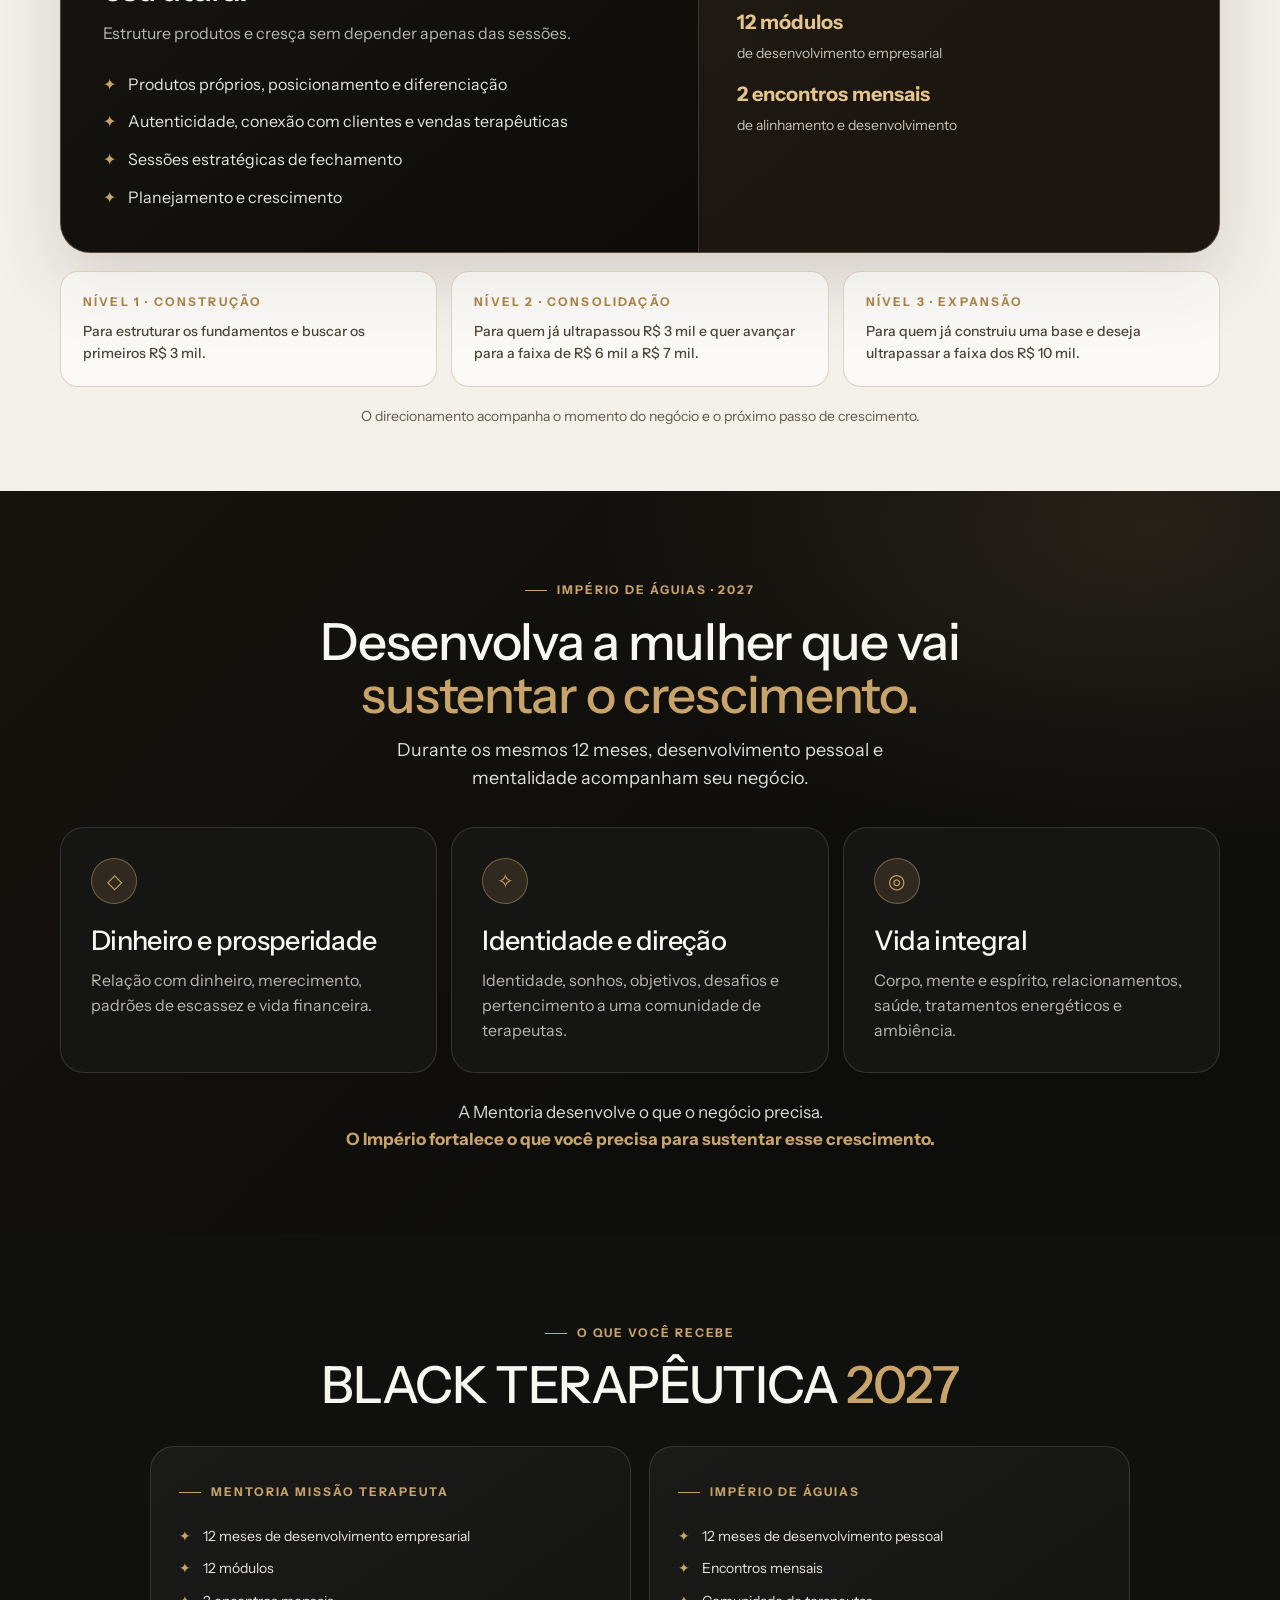
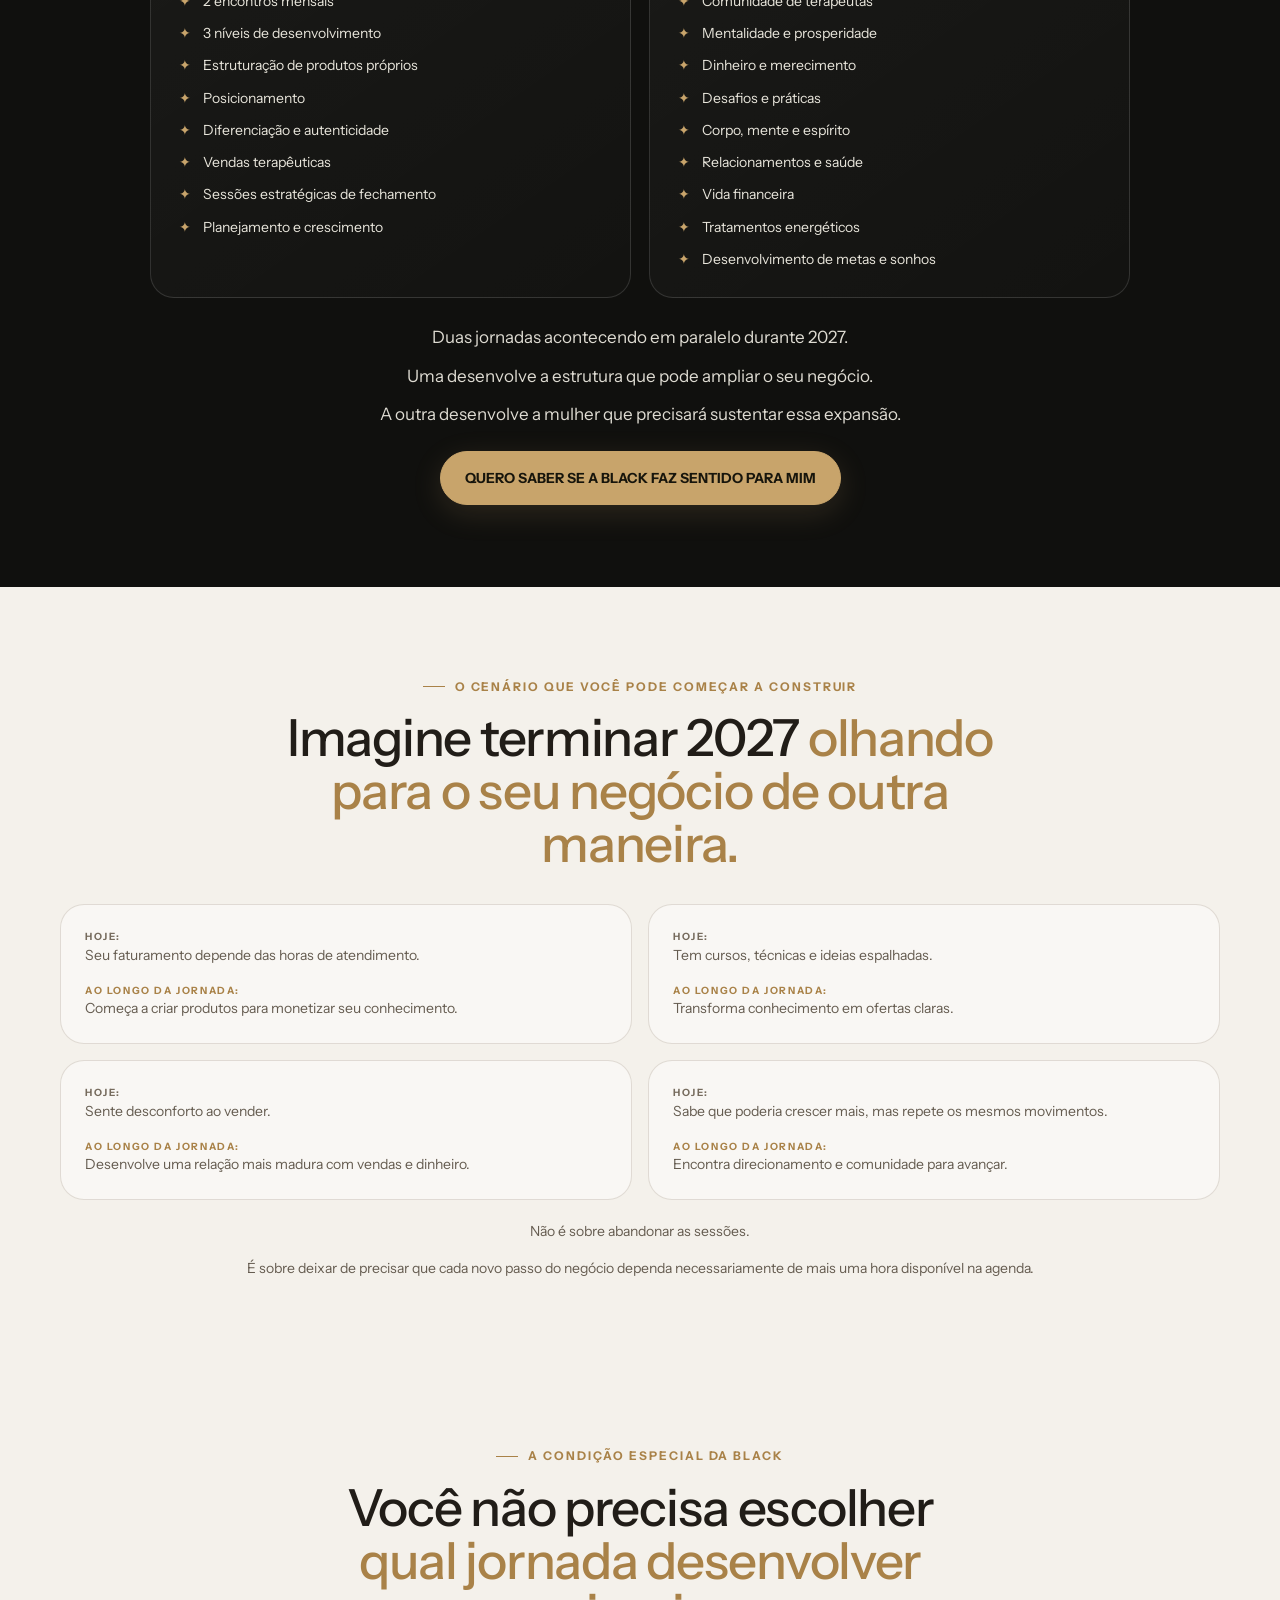
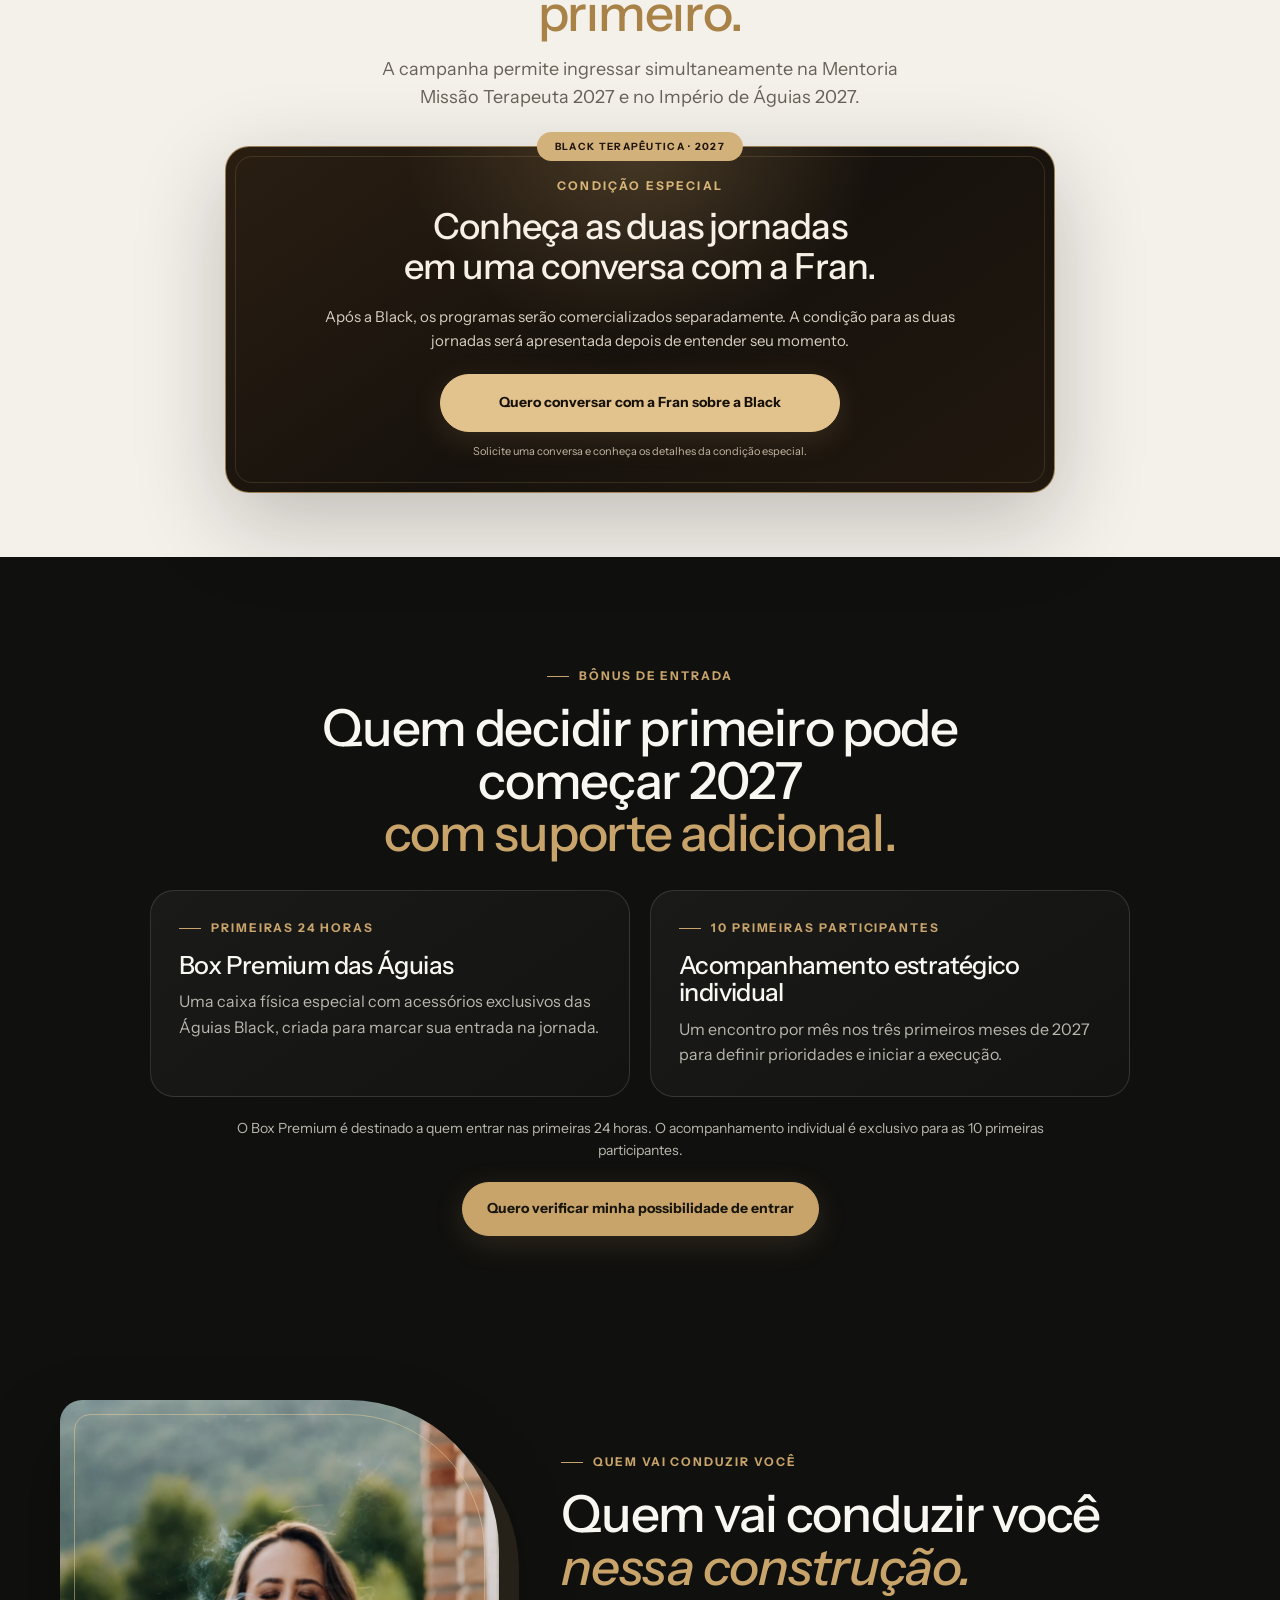
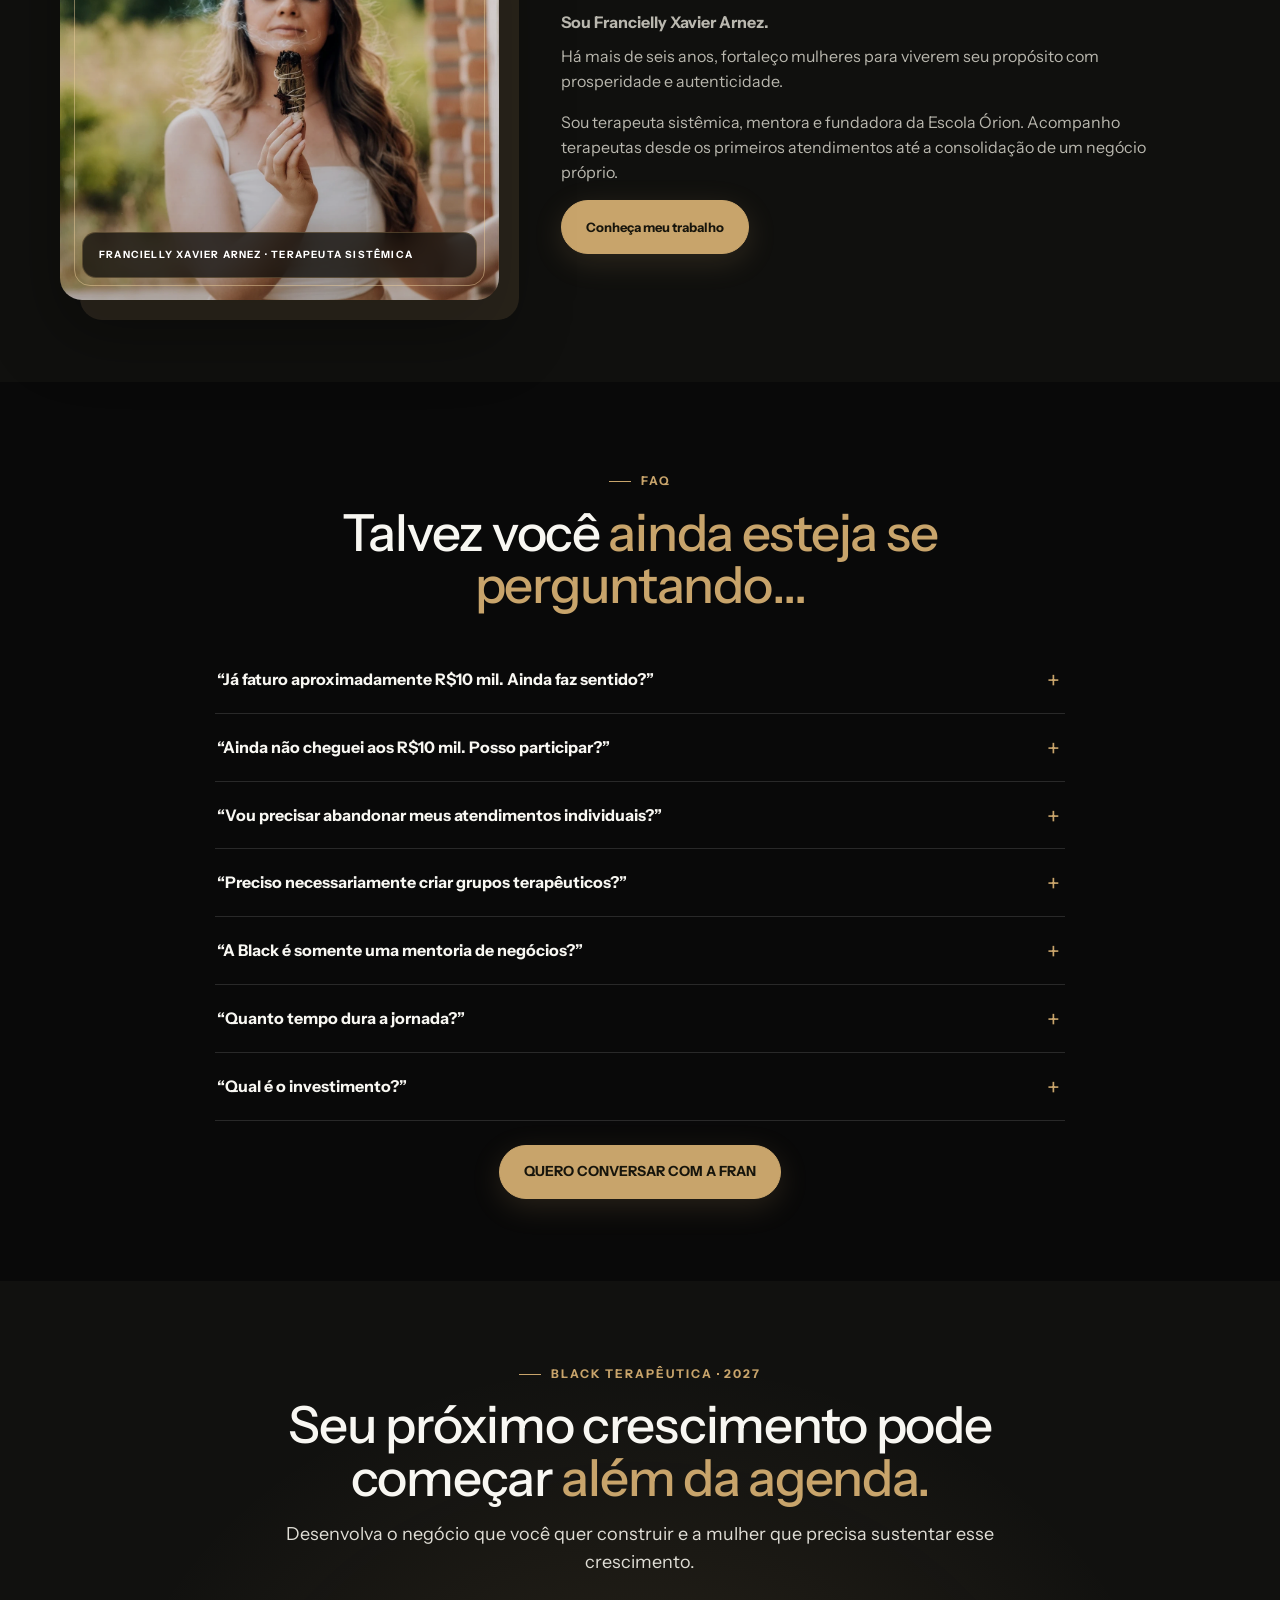
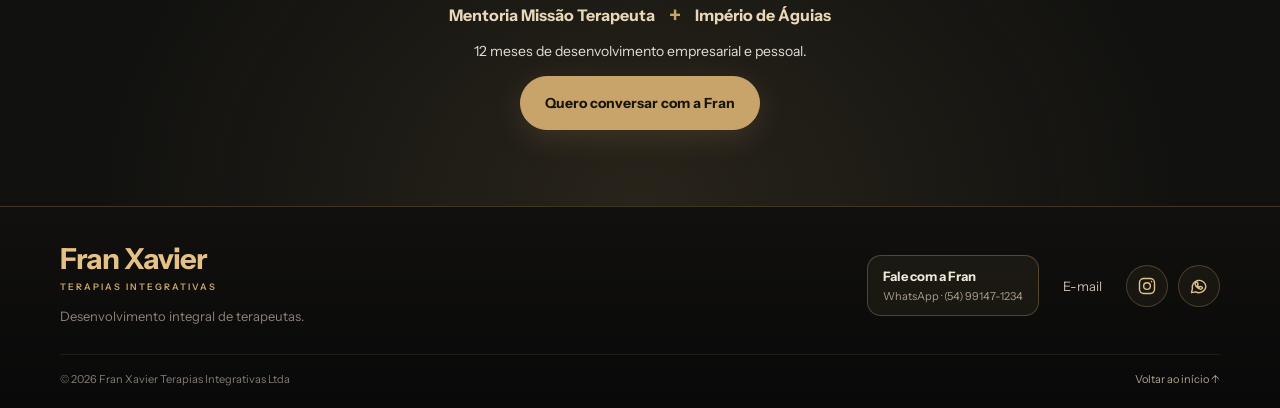
==== commit c4084905: "Adjust heading font weight" ====
--- a/index.html
+++ b/index.html
@@ -297,6 +297,7 @@
     @media(max-width:520px){.lead-modal{width:calc(100% - 20px);border-radius:22px}.lead-modal-inner{padding:23px 20px}.lead-modal-header{margin-bottom:18px}.lead-form{gap:13px}}
 
   </style>
+  <style>h1,h2,h3{font-weight:500} h1 em,h2 em,h3 em{font-weight:inherit}</style>
 </head>
 <body>
   <div class="black-friday" aria-label="Exclusivo para terapeutas"><div class="ticker"><span>Exclusivo para terapeutas</span></div></div>
